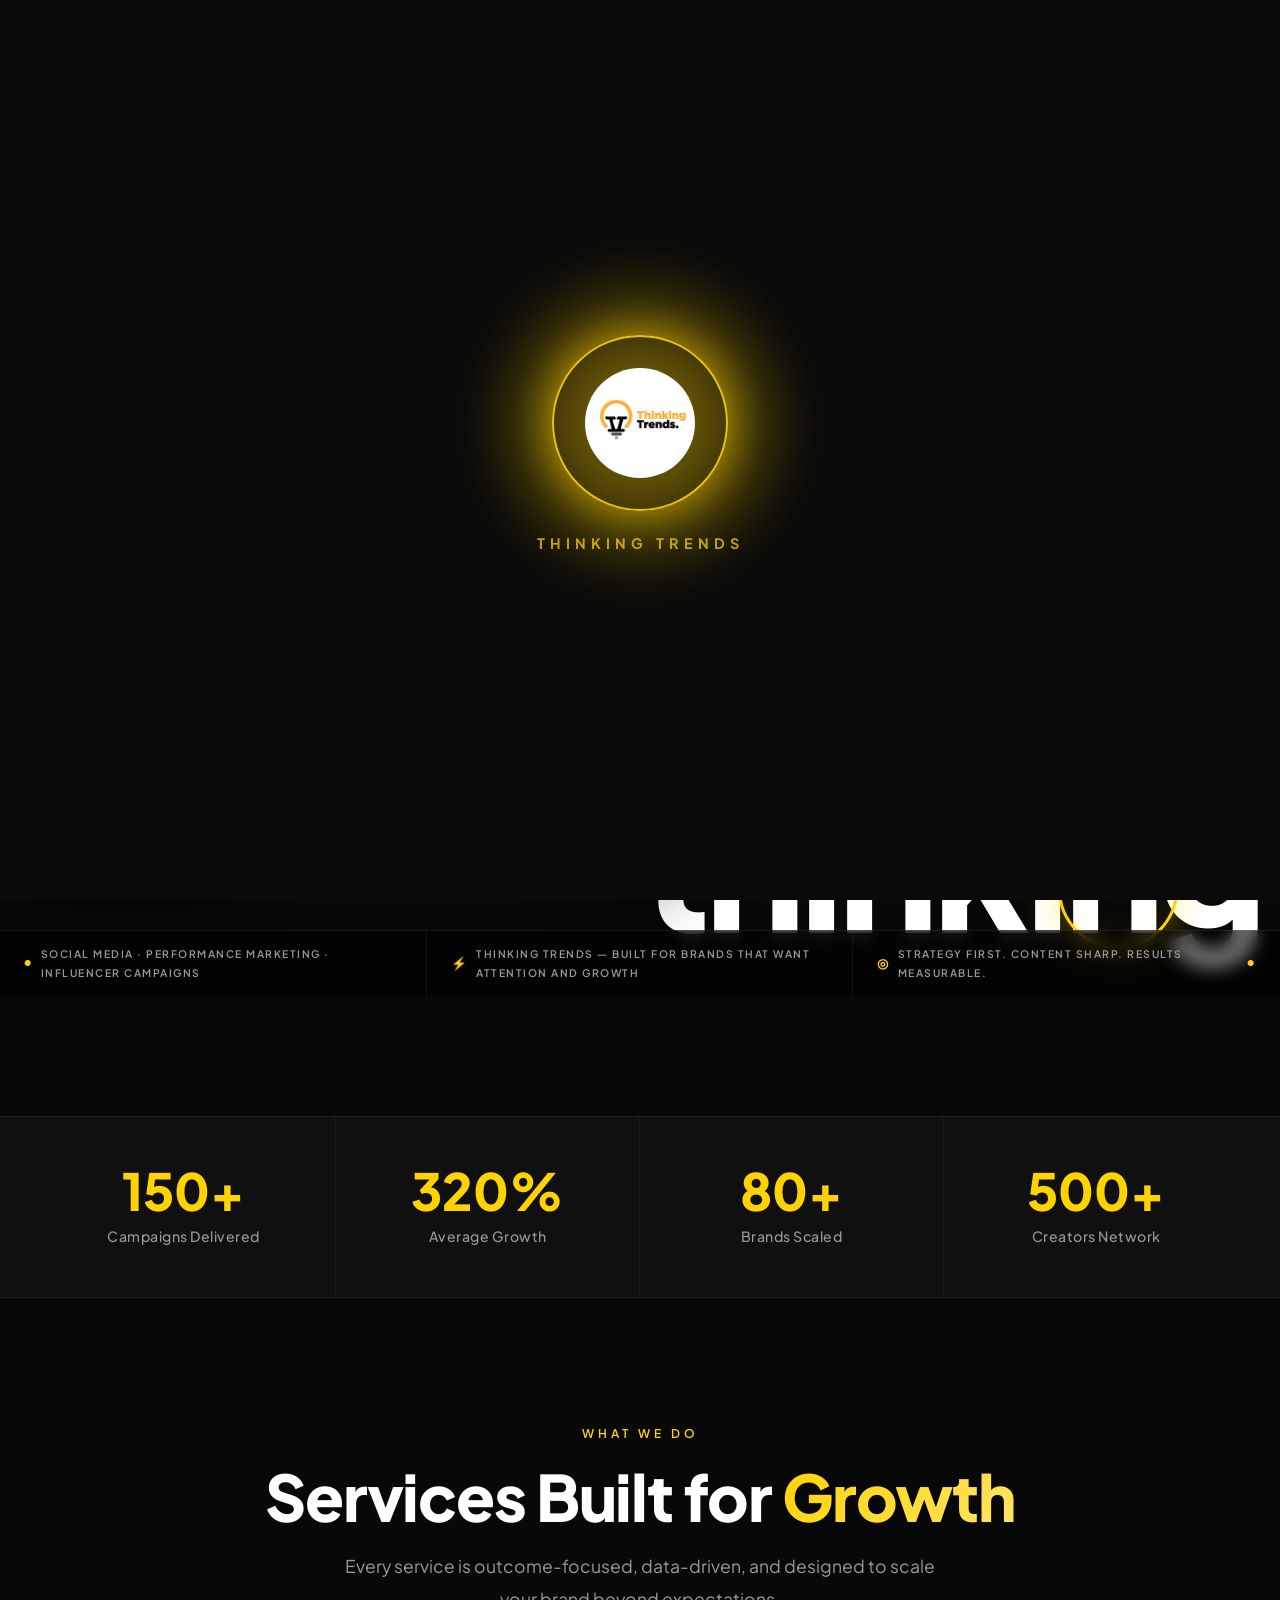
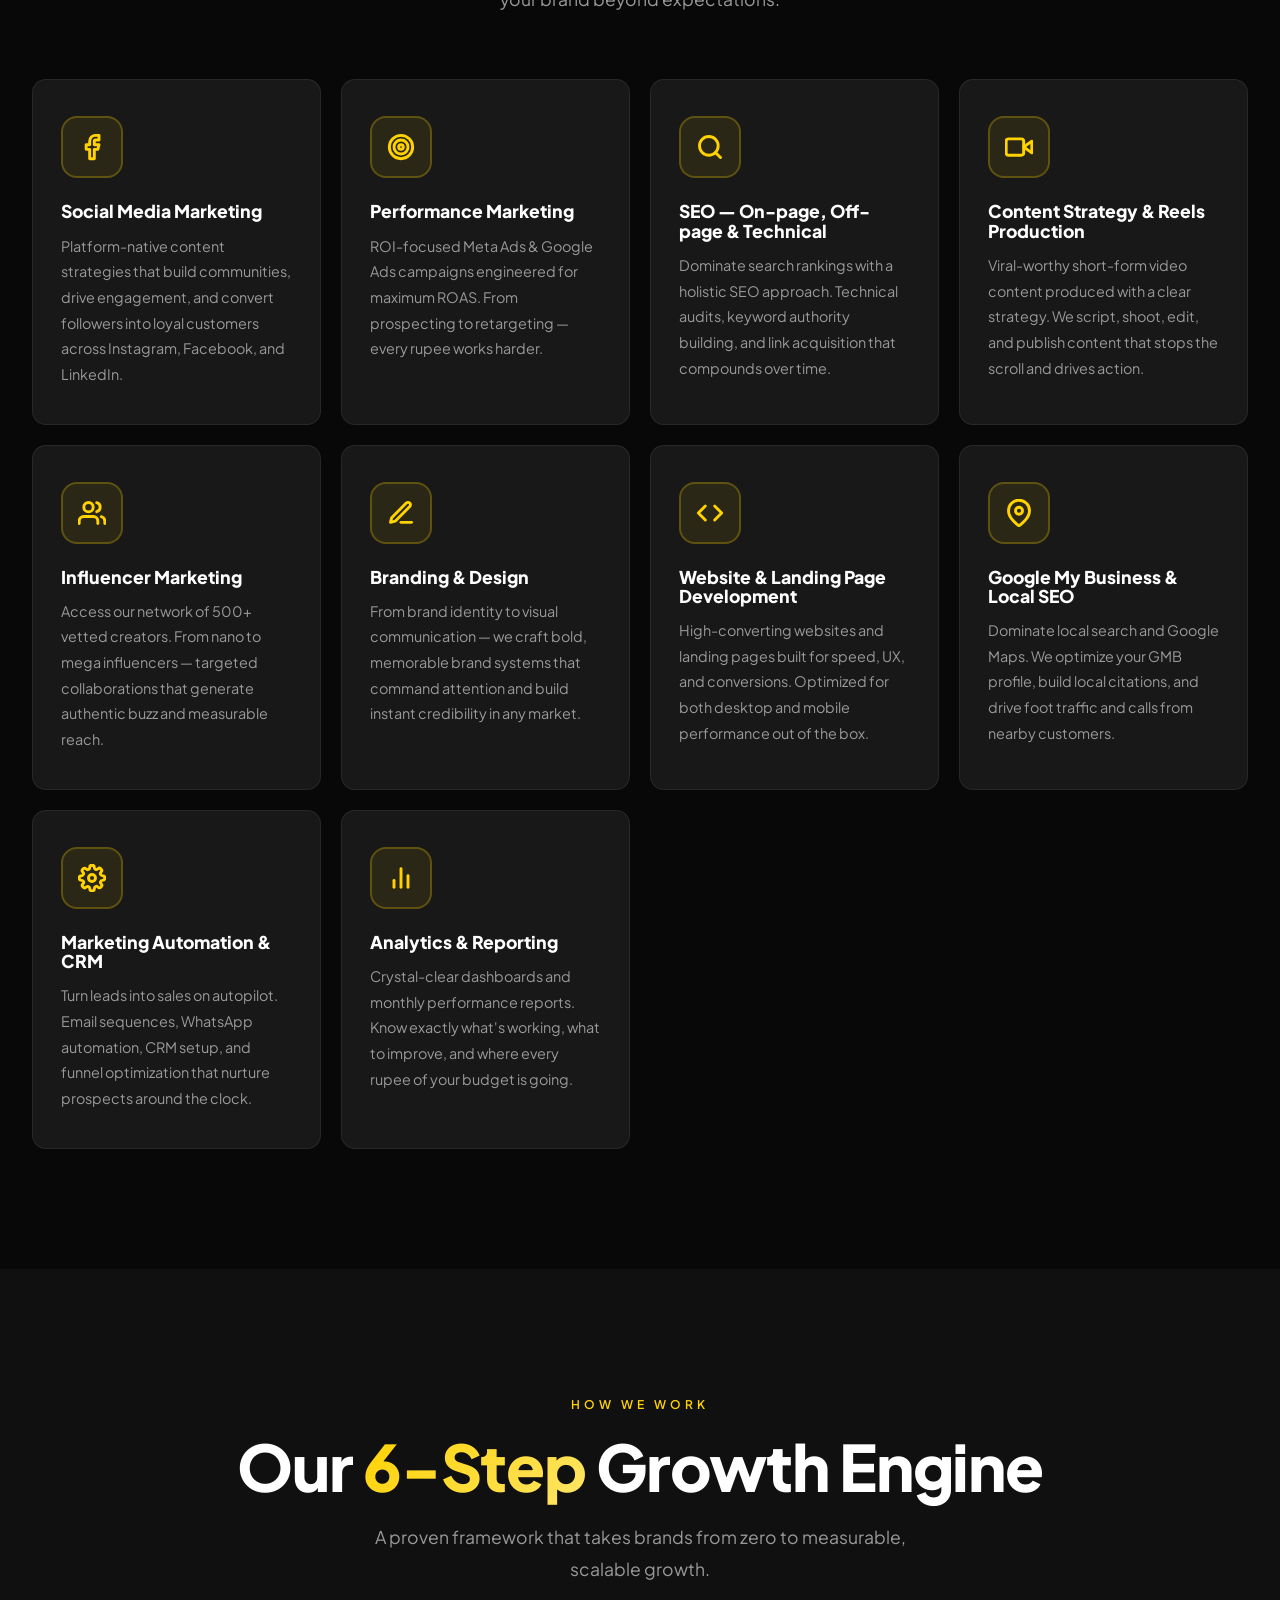
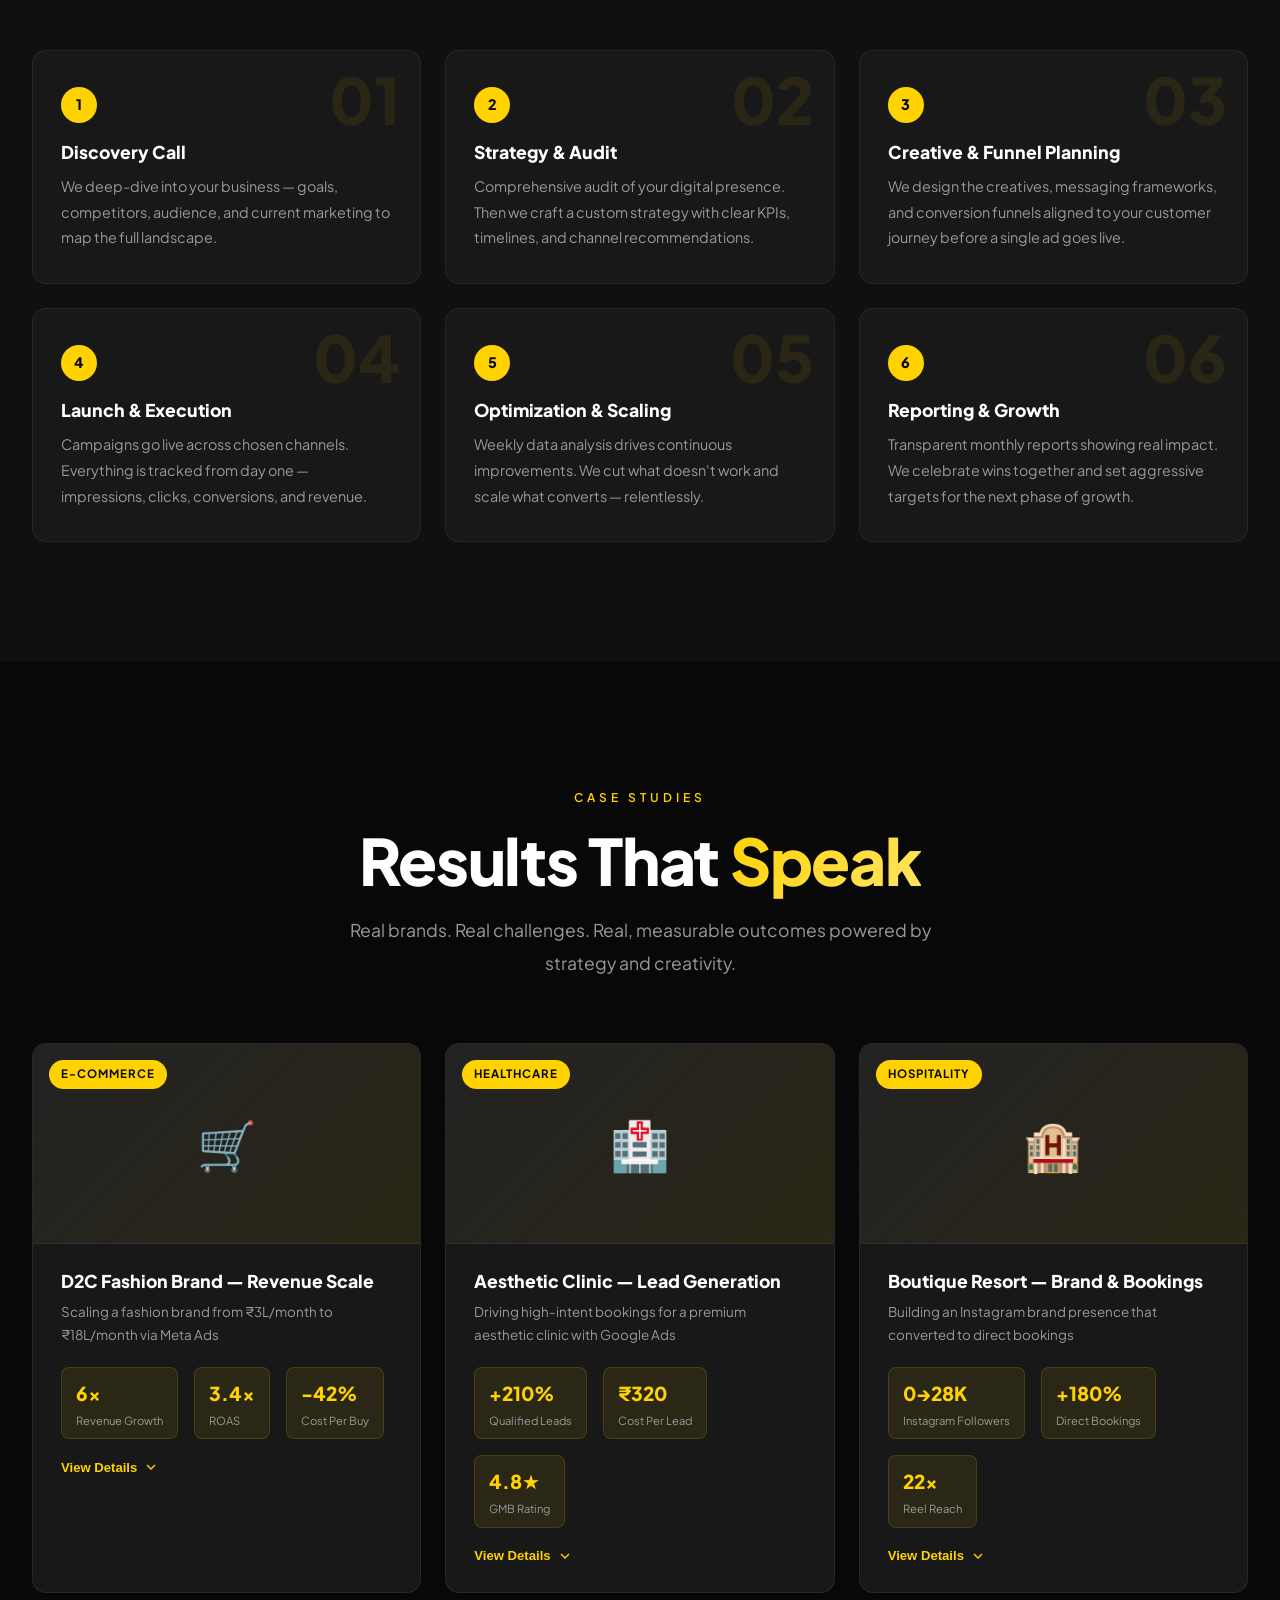
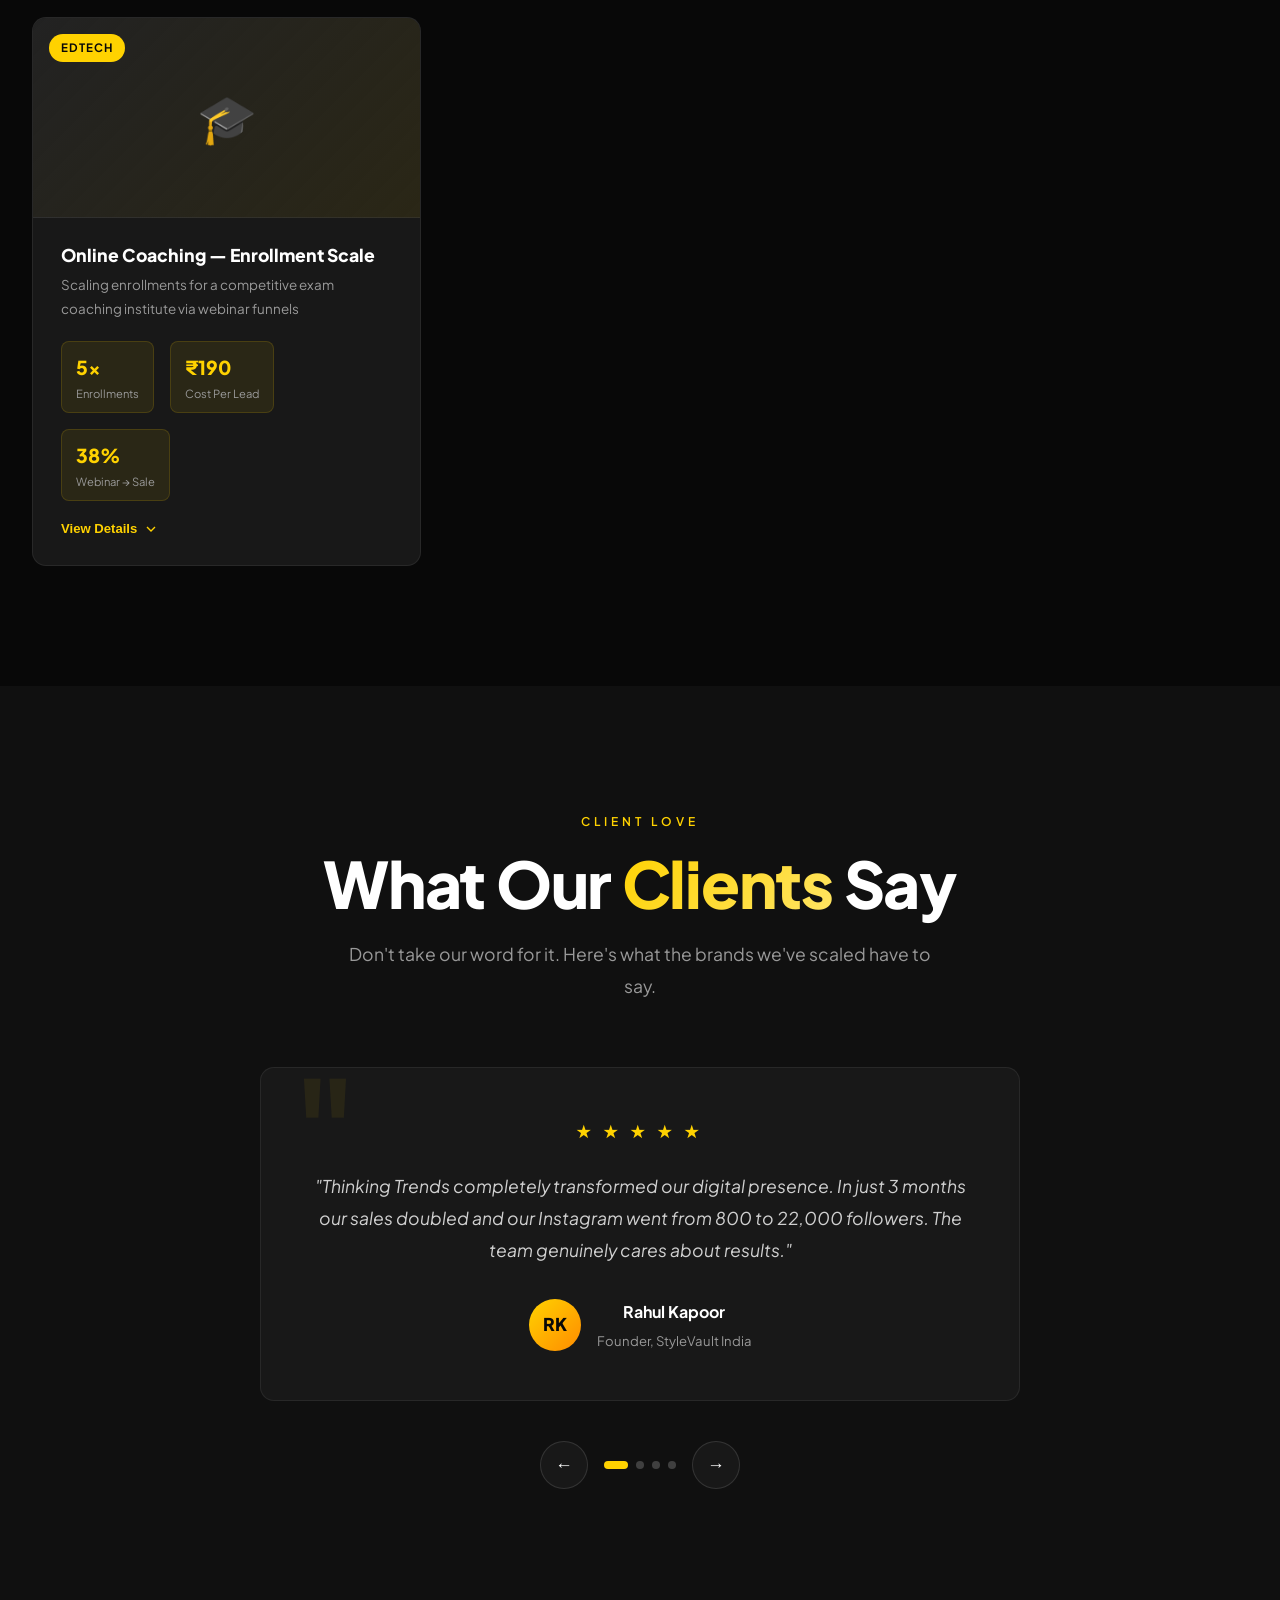
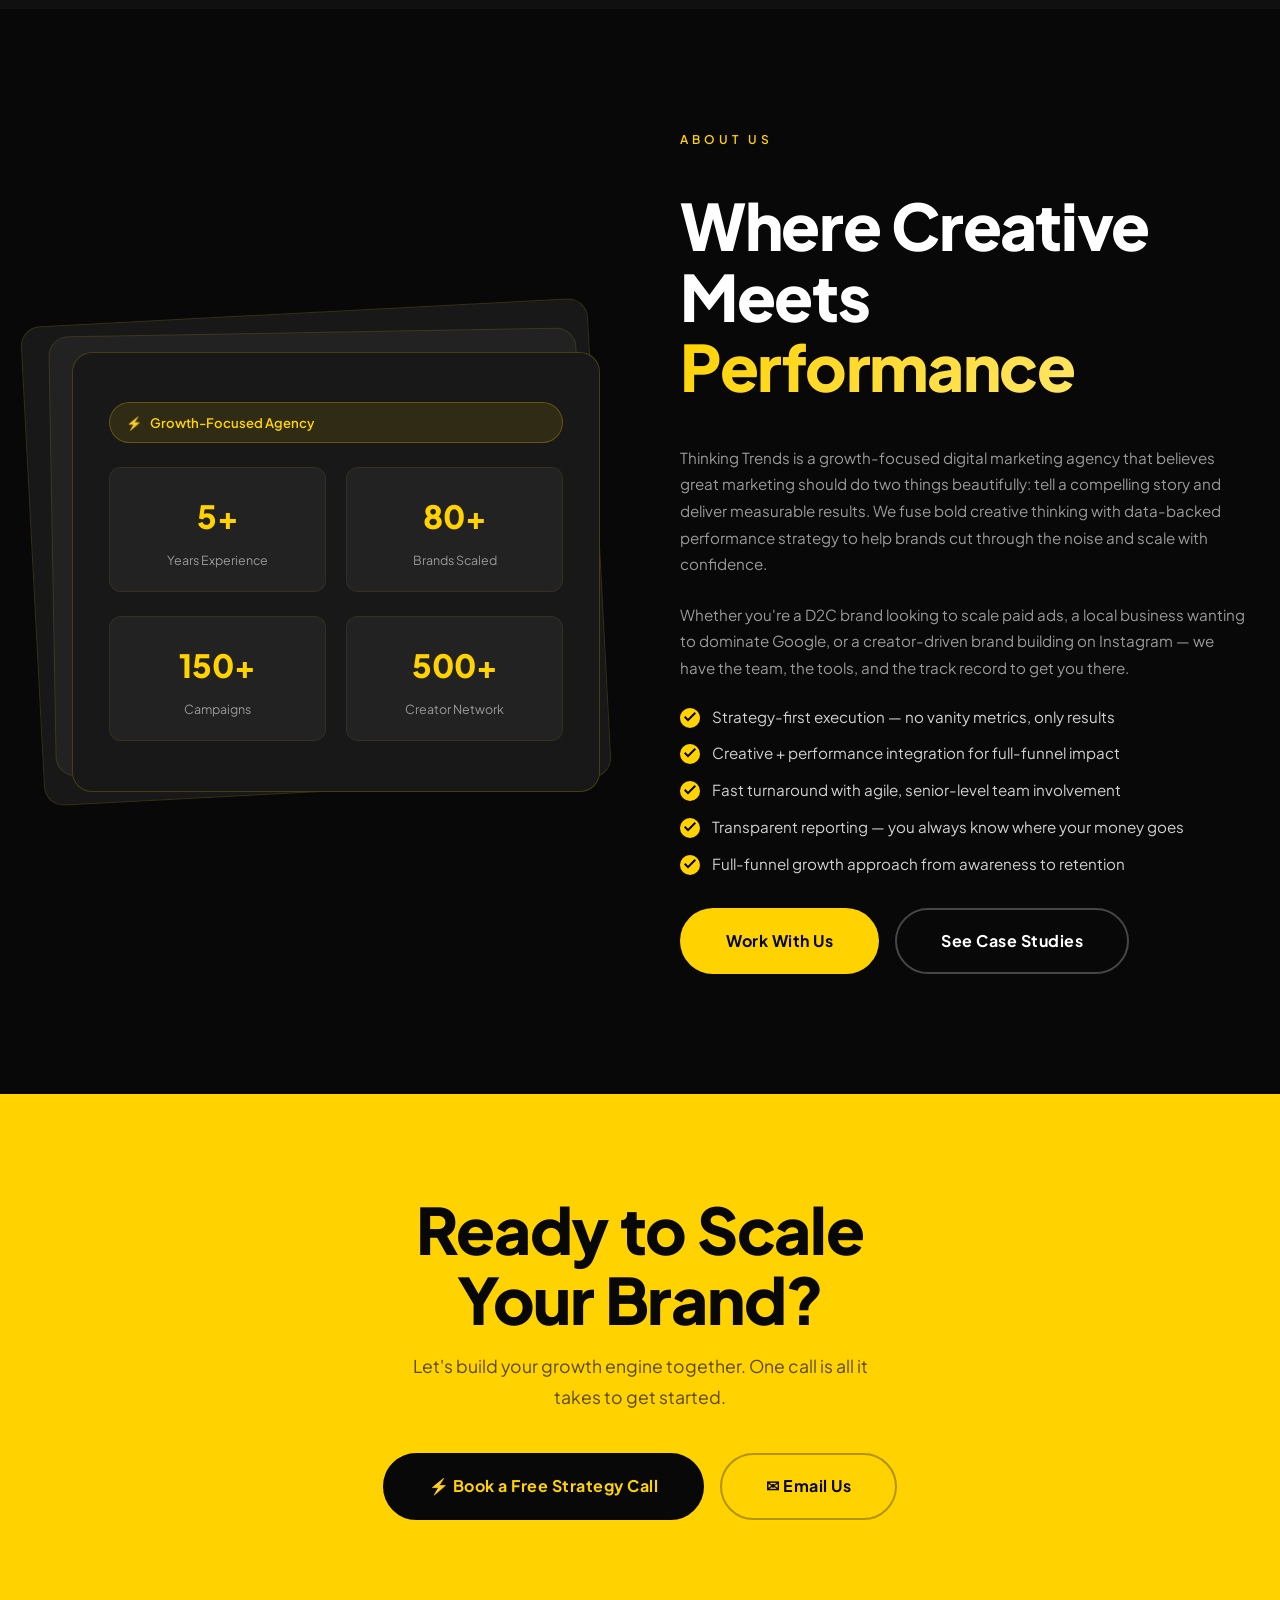
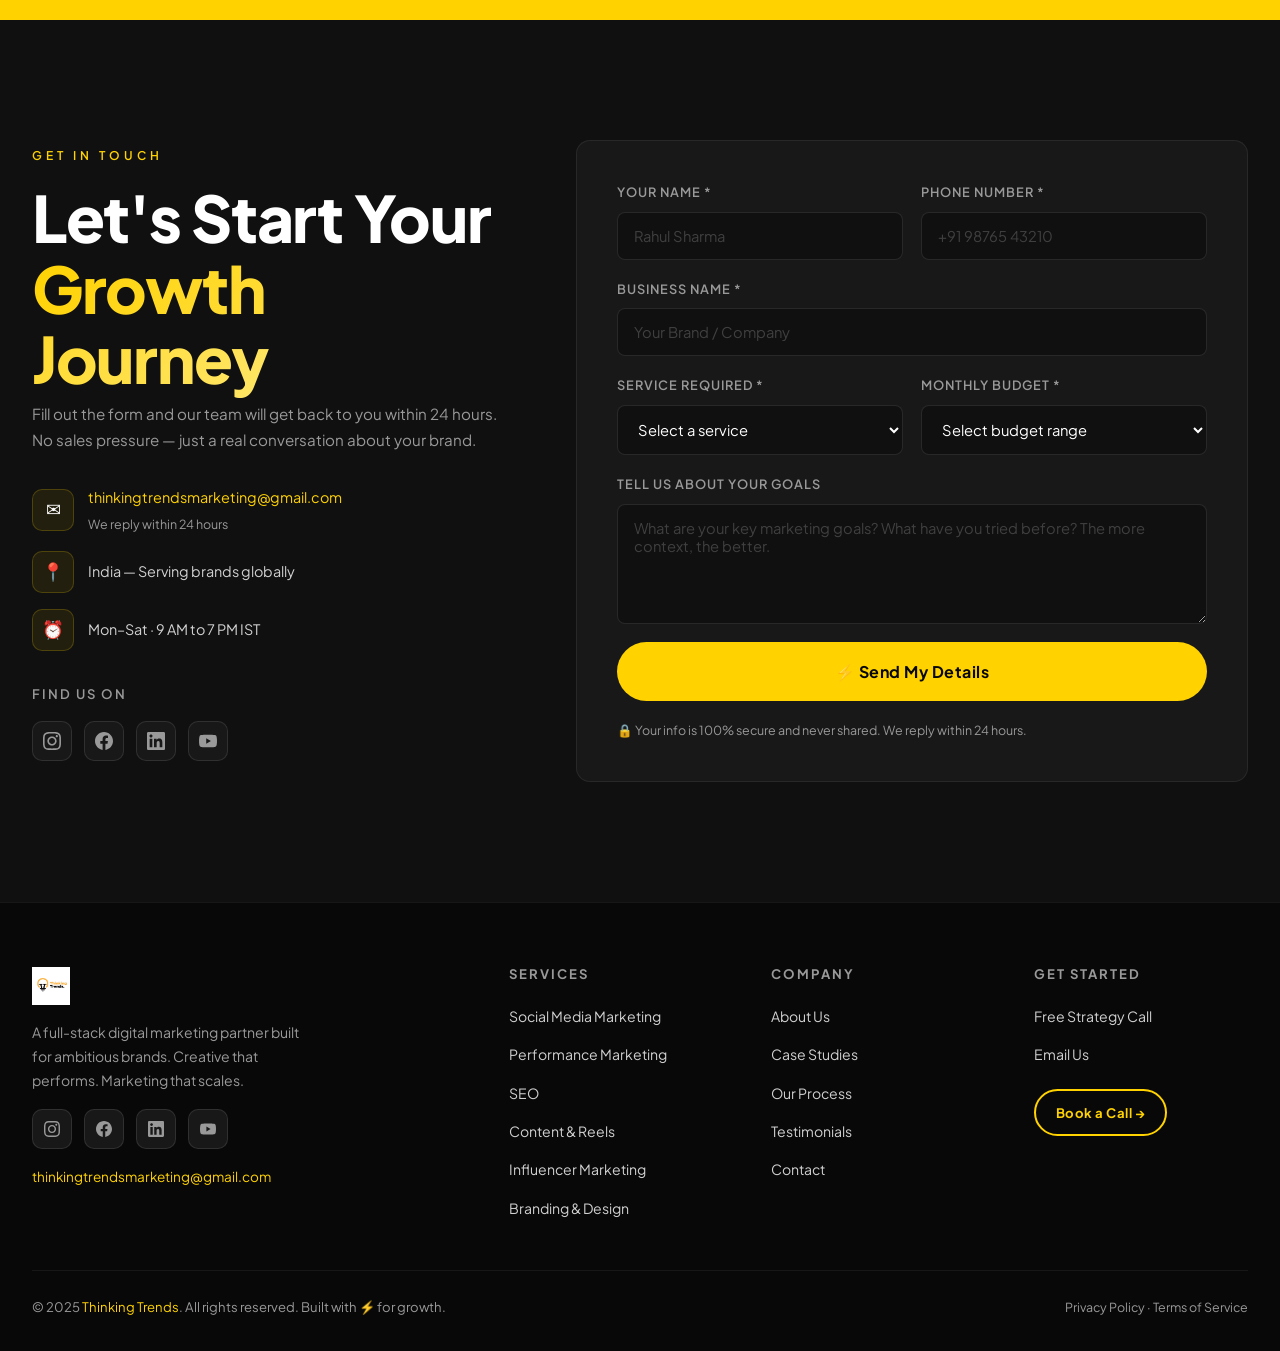
==== index.html @ d6c03005 "feat: new dark hero landing page with floating UI cards, spinning loader, updated navbar" ====
<!DOCTYPE html>
<html lang="en">

<head>
  <meta charset="UTF-8" />
  <meta name="viewport" content="width=device-width, initial-scale=1.0" />
  <title>Thinking Trends — Digital Marketing Agency | Creative That Performs</title>
  <meta name="description"
    content="Thinking Trends is a full-stack digital marketing agency blending creative storytelling with performance marketing. SEO, Social Media, Meta Ads, Google Ads, Branding & More." />
  <meta name="keywords"
    content="digital marketing agency India, SEO agency, social media marketing, Meta Ads, Google Ads, performance marketing, Thinking Trends, branding agency, content marketing, influencer marketing" />
  <meta name="author" content="Thinking Trends" />
  <meta name="robots" content="index, follow" />
  <meta name="theme-color" content="#FFD200" />

  <!-- Canonical -->
  <link rel="canonical" href="https://thinkingtrends.in/" />

  <!-- Open Graph (Facebook, WhatsApp, LinkedIn previews) -->
  <meta property="og:type" content="website" />
  <meta property="og:url" content="https://thinkingtrends.in/" />
  <meta property="og:title" content="Thinking Trends — Digital Marketing Agency" />
  <meta property="og:description"
    content="Full-stack digital marketing partner. SEO, Meta Ads, Google Ads, Social Media, Branding & Content that scales your brand." />
  <meta property="og:image" content="https://thinkingtrends.in/logo.png" />
  <meta property="og:site_name" content="Thinking Trends" />
  <meta property="og:locale" content="en_IN" />

  <!-- Twitter Card -->
  <meta name="twitter:card" content="summary_large_image" />
  <meta name="twitter:title" content="Thinking Trends — Digital Marketing Agency" />
  <meta name="twitter:description"
    content="Creative that performs. Marketing that scales. Full-stack digital growth partner." />
  <meta name="twitter:image" content="https://thinkingtrends.in/logo.png" />

  <!-- Favicon -->
  <link rel="icon" type="image/png" href="logo.png" />
  <link rel="apple-touch-icon" href="logo.png" />

  <link rel="preconnect" href="https://fonts.googleapis.com" />
  <link rel="preconnect" href="https://fonts.gstatic.com" crossorigin />
  <link
    href="https://fonts.googleapis.com/css2?family=Plus+Jakarta+Sans:ital,wght@0,300;0,400;0,500;0,600;0,700;0,800;1,400&display=swap"
    rel="stylesheet" />
  <link rel="stylesheet" href="styles.css" />
</head>

<body>

  <!-- Page Loader -->
  <div id="page-loader">
    <div class="loader-scene">
      <div class="loader-logo-wrap" id="loader-logo-wrap">
        <div class="loader-glow-ring" id="loader-glow"></div>
        <div class="loader-glow-burst" id="loader-burst"></div>
        <img src="logo.png" class="loader-logo-img" id="loader-img" alt="Thinking Trends" />
      </div>
      <p class="loader-brand-name" id="loader-brand">Thinking Trends</p>
    </div>
  </div>

  <!-- Custom Cursor -->
  <div class="cursor-dot"></div>
  <div class="cursor-ring"></div>

  <!-- ── NAVBAR ─────────────────────────────────────── -->
  <nav id="navbar">
    <div class="container nav-inner">
      <a href="#hero" class="nav-logo">
        <img src="logo.png" alt="Thinking Trends Logo" />
      </a>
      <ul class="nav-links">
        <li><a href="#work">Work</a></li>
        <li class="nav-dot">·</li>
        <li><a href="#services">Services</a></li>
        <li class="nav-dot">·</li>
        <li><a href="#process">Process</a></li>
        <li class="nav-dot">·</li>
        <li><a href="#contact">Contact</a></li>
      </ul>
      <div class="nav-cta-wrap">
        <a href="#contact" class="btn btn-nav-cta">Book a call</a>
      </div>
      <button class="hamburger" id="hamburger" aria-label="Toggle menu">
        <span></span><span></span><span></span>
      </button>
    </div>
  </nav>

  <!-- Mobile Nav Drawer -->
  <div class="mobile-nav" id="mobile-nav">
    <a href="#work">Work</a>
    <a href="#services">Services</a>
    <a href="#process">Process</a>
    <a href="#testimonials">Testimonials</a>
    <a href="#about">About</a>
    <a href="#contact">Contact</a>
    <a href="#contact" class="btn btn-primary">Book a Free Strategy Call</a>
  </div>
  <div class="nav-overlay" id="nav-overlay"></div>

  <!-- ── HERO SECTION ───────────────────────────────── -->
  <section id="hero">

    <!-- Floating UI Mockup Cards -->
    <div class="hero-floats" aria-hidden="true">

      <!-- 01 Viral Reel Phone -->
      <div class="hf-card hf-phone" data-label="01" data-title="THE VIRAL REEL">
        <div class="hf-phone-screen">
          <div class="hf-phone-top">
            <span class="hf-phone-tag">Reels</span>
            <span class="hf-phone-time">11:47</span>
          </div>
          <div class="hf-reel-title">The<br><strong>Viral</strong><br>Reel</div>
          <div class="hf-reel-play">▶</div>
          <div class="hf-reel-stats">
            <span>❤ 21.4k</span><span>💬 862</span><span>➤ 1,248</span>
          </div>
          <div class="hf-trending">🔥 Trending Now</div>
        </div>
      </div>

      <!-- 02 Ad Dashboard -->
      <div class="hf-card hf-dashboard" data-label="02" data-title="THE AD DASHBOARD">
        <div class="hf-dash-header">
          <span class="hf-meta-icon">&#9744; Meta Ads</span>
          <span class="hf-active">● Campaign Active</span>
        </div>
        <div class="hf-dash-metrics">
          <div class="hf-metric-block">
            <div class="hf-metric-val">6.47x</div>
            <div class="hf-metric-lbl">ROAS</div>
            <div class="hf-metric-delta up">▲ 38.6%</div>
          </div>
          <div class="hf-metric-block">
            <div class="hf-metric-val">$3.21</div>
            <div class="hf-metric-lbl">Cost per Lead</div>
            <div class="hf-metric-delta up">▲ 18.4%</div>
          </div>
        </div>
        <div class="hf-dash-chart">
          <svg viewBox="0 0 120 40" fill="none">
            <polyline points="0,35 20,28 40,22 60,15 80,10 100,6 120,3" stroke="#FFD200" stroke-width="2" fill="none"/>
            <polyline points="0,35 20,28 40,22 60,15 80,10 100,6 120,3 120,40 0,40" fill="rgba(255,210,0,0.1)"/>
          </svg>
        </div>
      </div>

      <!-- 03 Strategy Brain (glowing bulb) -->
      <div class="hf-card hf-brain" data-label="03" data-title="THE STRATEGY BRAIN">
        <div class="hf-brain-inner">
          <div class="hf-brain-glow"></div>
          <div class="hf-brain-icon">💡</div>
          <div class="hf-lightning">⚡</div>
          <div class="hf-lightning hf-lightning-2">⚡</div>
        </div>
      </div>

      <!-- 04 Creator Collab -->
      <div class="hf-card hf-creator" data-label="04" data-title="THE CREATOR COLLAB">
        <div class="hf-creator-top">
          <span class="hf-collab-badge">👥 COLLABORATION</span>
        </div>
        <div class="hf-creator-profile">
          <div class="hf-avatar">SC</div>
          <div>
            <div class="hf-creator-name">sophia.creator ✓</div>
            <div class="hf-creator-followers">342K Followers</div>
          </div>
        </div>
        <div class="hf-creator-stats">
          <div><div class="hf-cs-val">12.6K</div><div class="hf-cs-lbl">Likes</div></div>
          <div><div class="hf-cs-val">8.3K</div><div class="hf-cs-lbl">Comments</div></div>
          <div><div class="hf-cs-val">3.7K</div><div class="hf-cs-lbl">Shares</div></div>
        </div>
        <div class="hf-ugc-badge">UGC <span>Authentic Content ✓</span></div>
      </div>

      <!-- 05 Automation Chat -->
      <div class="hf-card hf-chat" data-label="05" data-title="THE AUTOMATION CHAT BUBBLE">
        <div class="hf-chat-header">
          <span class="hf-wa-dot">●</span> Automation Flow
          <span class="hf-active">● Active</span>
        </div>
        <div class="hf-messages">
          <div class="hf-msg hf-msg-out">Hey! 👋 Thanks for reaching out.</div>
          <div class="hf-msg hf-msg-in">Can you tell me more about your services?</div>
          <div class="hf-msg hf-msg-out">Sure! How can we help you today?</div>
        </div>
        <div class="hf-chat-footer">24/7</div>
      </div>

      <!-- Yellow ring decoration -->
      <div class="hf-yellow-ring"></div>
    </div>

    <!-- Giant headline background text -->
    <div class="hero-big-text" aria-hidden="true">thinking trends</div>

    <!-- Left content -->
    <div class="container hero-layout">
      <div class="hero-left">
        <div class="hero-agency-label">DIGITAL GROWTH AGENCY</div>
        <p class="hero-desc">
          We turn content, campaigns, creators, and data into growth systems for modern brands.
        </p>
        <div class="hero-cta-row">
          <a href="#contact" class="btn btn-hero-primary">Build My Brand →</a>
          <a href="#services" class="btn btn-hero-ghost">View Services</a>
        </div>
      </div>

      <!-- Bottom right counter -->
      <div class="hero-counter">
        <span class="hero-counter-num">01</span>
        <span class="hero-counter-sep">/</span>
        <span class="hero-counter-total">06</span>
        <div class="hero-counter-label">BRAND GROWTH SYSTEMS —<br>SOCIAL · ADS · CREATORS · AUTOMATION</div>
      </div>
    </div>

    <!-- Bottom marquee strip -->
    <div class="hero-marquee-strip">
      <div class="hms-col hms-left">
        <span class="hms-dot">●</span>
        SOCIAL MEDIA · PERFORMANCE MARKETING · INFLUENCER CAMPAIGNS
      </div>
      <div class="hms-col hms-center">
        <span class="hms-icon">⚡</span>
        THINKING TRENDS — BUILT FOR BRANDS THAT WANT ATTENTION AND GROWTH
      </div>
      <div class="hms-col hms-right">
        <span class="hms-icon">◎</span>
        STRATEGY FIRST. CONTENT SHARP. RESULTS MEASURABLE.
        <span class="hms-dot-end">●</span>
      </div>
    </div>
  </section>

  <!-- ── STATS STRIP ─────────────────────────────────── -->
  <section id="stats">
    <div class="container">
      <div class="stats-inner">
        <div class="stat-item reveal">
          <div class="stat-num" data-target="150" data-suffix="+">0</div>
          <div class="stat-label">Campaigns Delivered</div>
        </div>
        <div class="stat-item reveal reveal-delay-1">
          <div class="stat-num" data-target="320" data-suffix="%" data-prefix="">0</div>
          <div class="stat-label">Average Growth</div>
        </div>
        <div class="stat-item reveal reveal-delay-2">
          <div class="stat-num" data-target="80" data-suffix="+">0</div>
          <div class="stat-label">Brands Scaled</div>
        </div>
        <div class="stat-item reveal reveal-delay-3">
          <div class="stat-num" data-target="500" data-suffix="+">0</div>
          <div class="stat-label">Creators Network</div>
        </div>
      </div>
    </div>
  </section>

  <!-- ── SERVICES SECTION ────────────────────────────── -->
  <section id="services">
    <div class="container">
      <div class="section-header reveal">
        <span class="section-label">What We Do</span>
        <h2 class="section-title">Services Built for <span class="gradient-text">Growth</span></h2>
        <p class="section-sub">Every service is outcome-focused, data-driven, and designed to scale your brand beyond
          expectations.</p>
      </div>

      <div class="services-grid">

        <div class="service-card reveal reveal-delay-1">
          <div class="service-card-inner">
            <div class="service-icon"><svg viewBox="0 0 24 24" fill="none" stroke="currentColor" stroke-width="2"
                stroke-linecap="round" stroke-linejoin="round" width="24" height="24">
                <path d="M18 2h-3a5 5 0 0 0-5 5v3H7v4h3v8h4v-8h3l1-4h-4V7a1 1 0 0 1 1-1h3z" />
              </svg></div>
            <h3>Social Media Marketing</h3>
            <p>Platform-native content strategies that build communities, drive engagement, and convert followers into
              loyal customers across Instagram, Facebook, and LinkedIn.</p>
            <span class="service-arrow">↗</span>
          </div>
        </div>

        <div class="service-card reveal reveal-delay-2">
          <div class="service-card-inner">
            <div class="service-icon"><svg viewBox="0 0 24 24" fill="none" stroke="currentColor" stroke-width="2"
                stroke-linecap="round" stroke-linejoin="round" width="24" height="24">
                <circle cx="12" cy="12" r="10" />
                <circle cx="12" cy="12" r="6" />
                <circle cx="12" cy="12" r="2" />
              </svg></div>
            <h3>Performance Marketing</h3>
            <p>ROI-focused Meta Ads & Google Ads campaigns engineered for maximum ROAS. From prospecting to retargeting
              — every rupee works harder.</p>
            <span class="service-arrow">↗</span>
          </div>
        </div>

        <div class="service-card reveal reveal-delay-3">
          <div class="service-card-inner">
            <div class="service-icon"><svg viewBox="0 0 24 24" fill="none" stroke="currentColor" stroke-width="2"
                stroke-linecap="round" stroke-linejoin="round" width="24" height="24">
                <circle cx="11" cy="11" r="8" />
                <path d="M21 21l-4.35-4.35" />
              </svg></div>
            <h3>SEO — On-page, Off-page & Technical</h3>
            <p>Dominate search rankings with a holistic SEO approach. Technical audits, keyword authority building, and
              link acquisition that compounds over time.</p>
            <span class="service-arrow">↗</span>
          </div>
        </div>

        <div class="service-card reveal reveal-delay-1">
          <div class="service-card-inner">
            <div class="service-icon"><svg viewBox="0 0 24 24" fill="none" stroke="currentColor" stroke-width="2"
                stroke-linecap="round" stroke-linejoin="round" width="24" height="24">
                <polygon points="23 7 16 12 23 17 23 7" />
                <rect x="1" y="5" width="15" height="14" rx="2" ry="2" />
              </svg></div>
            <h3>Content Strategy & Reels Production</h3>
            <p>Viral-worthy short-form video content produced with a clear strategy. We script, shoot, edit, and publish
              content that stops the scroll and drives action.</p>
            <span class="service-arrow">↗</span>
          </div>
        </div>

        <div class="service-card reveal reveal-delay-2">
          <div class="service-card-inner">
            <div class="service-icon"><svg viewBox="0 0 24 24" fill="none" stroke="currentColor" stroke-width="2"
                stroke-linecap="round" stroke-linejoin="round" width="24" height="24">
                <path d="M17 21v-2a4 4 0 0 0-4-4H5a4 4 0 0 0-4 4v2" />
                <circle cx="9" cy="7" r="4" />
                <path d="M23 21v-2a4 4 0 0 0-3-3.87" />
                <path d="M16 3.13a4 4 0 0 1 0 7.75" />
              </svg></div>
            <h3>Influencer Marketing</h3>
            <p>Access our network of 500+ vetted creators. From nano to mega influencers — targeted collaborations that
              generate authentic buzz and measurable reach.</p>
            <span class="service-arrow">↗</span>
          </div>
        </div>

        <div class="service-card reveal reveal-delay-3">
          <div class="service-card-inner">
            <div class="service-icon"><svg viewBox="0 0 24 24" fill="none" stroke="currentColor" stroke-width="2"
                stroke-linecap="round" stroke-linejoin="round" width="24" height="24">
                <path d="M12 20h9" />
                <path d="M16.5 3.5a2.121 2.121 0 0 1 3 3L7 19l-4 1 1-4L16.5 3.5z" />
              </svg></div>
            <h3>Branding & Design</h3>
            <p>From brand identity to visual communication — we craft bold, memorable brand systems that command
              attention and build instant credibility in any market.</p>
            <span class="service-arrow">↗</span>
          </div>
        </div>

        <div class="service-card reveal reveal-delay-1">
          <div class="service-card-inner">
            <div class="service-icon"><svg viewBox="0 0 24 24" fill="none" stroke="currentColor" stroke-width="2"
                stroke-linecap="round" stroke-linejoin="round" width="24" height="24">
                <polyline points="16 18 22 12 16 6" />
                <polyline points="8 6 2 12 8 18" />
              </svg></div>
            <h3>Website & Landing Page Development</h3>
            <p>High-converting websites and landing pages built for speed, UX, and conversions. Optimized for both
              desktop and mobile performance out of the box.</p>
            <span class="service-arrow">↗</span>
          </div>
        </div>

        <div class="service-card reveal reveal-delay-2">
          <div class="service-card-inner">
            <div class="service-icon"><svg viewBox="0 0 24 24" fill="none" stroke="currentColor" stroke-width="2"
                stroke-linecap="round" stroke-linejoin="round" width="24" height="24">
                <path d="M21 10c0 7-9 13-9 13s-9-6-9-13a9 9 0 0 1 18 0z" />
                <circle cx="12" cy="10" r="3" />
              </svg></div>
            <h3>Google My Business & Local SEO</h3>
            <p>Dominate local search and Google Maps. We optimize your GMB profile, build local citations, and drive
              foot traffic and calls from nearby customers.</p>
            <span class="service-arrow">↗</span>
          </div>
        </div>

        <div class="service-card reveal reveal-delay-3">
          <div class="service-card-inner">
            <div class="service-icon"><svg viewBox="0 0 24 24" fill="none" stroke="currentColor" stroke-width="2"
                stroke-linecap="round" stroke-linejoin="round" width="24" height="24">
                <circle cx="12" cy="12" r="3" />
                <path
                  d="M19.4 15a1.65 1.65 0 0 0 .33 1.82l.06.06a2 2 0 0 1-2.83 2.83l-.06-.06a1.65 1.65 0 0 0-1.82-.33 1.65 1.65 0 0 0-1 1.51V21a2 2 0 0 1-4 0v-.09A1.65 1.65 0 0 0 9 19.4a1.65 1.65 0 0 0-1.82.33l-.06.06a2 2 0 0 1-2.83-2.83l.06-.06A1.65 1.65 0 0 0 4.68 15a1.65 1.65 0 0 0-1.51-1H3a2 2 0 0 1 0-4h.09A1.65 1.65 0 0 0 4.6 9a1.65 1.65 0 0 0-.33-1.82l-.06-.06a2 2 0 0 1 2.83-2.83l.06.06A1.65 1.65 0 0 0 9 4.68a1.65 1.65 0 0 0 1-1.51V3a2 2 0 0 1 4 0v.09a1.65 1.65 0 0 0 1 1.51 1.65 1.65 0 0 0 1.82-.33l.06-.06a2 2 0 0 1 2.83 2.83l-.06.06A1.65 1.65 0 0 0 19.4 9a1.65 1.65 0 0 0 1.51 1H21a2 2 0 0 1 0 4h-.09a1.65 1.65 0 0 0-1.51 1z" />
              </svg></div>
            <h3>Marketing Automation & CRM</h3>
            <p>Turn leads into sales on autopilot. Email sequences, WhatsApp automation, CRM setup, and funnel
              optimization that nurture prospects around the clock.</p>
            <span class="service-arrow">↗</span>
          </div>
        </div>

        <div class="service-card reveal reveal-delay-1">
          <div class="service-card-inner">
            <div class="service-icon"><svg viewBox="0 0 24 24" fill="none" stroke="currentColor" stroke-width="2"
                stroke-linecap="round" stroke-linejoin="round" width="24" height="24">
                <line x1="18" y1="20" x2="18" y2="10" />
                <line x1="12" y1="20" x2="12" y2="4" />
                <line x1="6" y1="20" x2="6" y2="14" />
              </svg></div>
            <h3>Analytics & Reporting</h3>
            <p>Crystal-clear dashboards and monthly performance reports. Know exactly what's working, what to improve,
              and where every rupee of your budget is going.</p>
            <span class="service-arrow">↗</span>
          </div>
        </div>

      </div>
    </div>
  </section>

  <!-- ── PROCESS SECTION ─────────────────────────────── -->
  <section id="process">
    <div class="container">
      <div class="section-header reveal">
        <span class="section-label">How We Work</span>
        <h2 class="section-title">Our <span class="gradient-text">6-Step</span> Growth Engine</h2>
        <p class="section-sub">A proven framework that takes brands from zero to measurable, scalable growth.</p>
      </div>

      <div class="process-grid">

        <div class="process-step reveal reveal-delay-1">
          <span class="step-num">01</span>
          <div class="step-badge">1</div>
          <h3>Discovery Call</h3>
          <p>We deep-dive into your business — goals, competitors, audience, and current marketing to map the full
            landscape.</p>
        </div>

        <div class="process-step reveal reveal-delay-2">
          <span class="step-num">02</span>
          <div class="step-badge">2</div>
          <h3>Strategy & Audit</h3>
          <p>Comprehensive audit of your digital presence. Then we craft a custom strategy with clear KPIs, timelines,
            and channel recommendations.</p>
        </div>

        <div class="process-step reveal reveal-delay-3">
          <span class="step-num">03</span>
          <div class="step-badge">3</div>
          <h3>Creative & Funnel Planning</h3>
          <p>We design the creatives, messaging frameworks, and conversion funnels aligned to your customer journey
            before a single ad goes live.</p>
        </div>

        <div class="process-step reveal reveal-delay-1">
          <span class="step-num">04</span>
          <div class="step-badge">4</div>
          <h3>Launch & Execution</h3>
          <p>Campaigns go live across chosen channels. Everything is tracked from day one — impressions, clicks,
            conversions, and revenue.</p>
        </div>

        <div class="process-step reveal reveal-delay-2">
          <span class="step-num">05</span>
          <div class="step-badge">5</div>
          <h3>Optimization & Scaling</h3>
          <p>Weekly data analysis drives continuous improvements. We cut what doesn't work and scale what converts —
            relentlessly.</p>
        </div>

        <div class="process-step reveal reveal-delay-3">
          <span class="step-num">06</span>
          <div class="step-badge">6</div>
          <h3>Reporting & Growth</h3>
          <p>Transparent monthly reports showing real impact. We celebrate wins together and set aggressive targets for
            the next phase of growth.</p>
        </div>

      </div>
    </div>
  </section>

  <!-- ── CASE STUDIES ────────────────────────────────── -->
  <section id="work">
    <div class="container">
      <div class="section-header reveal">
        <span class="section-label">Case Studies</span>
        <h2 class="section-title">Results That <span class="gradient-text">Speak</span></h2>
        <p class="section-sub">Real brands. Real challenges. Real, measurable outcomes powered by strategy and
          creativity.</p>
      </div>

      <div class="cases-grid">

        <!-- Case 1 -->
        <div class="case-card reveal reveal-delay-1">
          <div class="case-thumb">
            🛒
            <span class="industry-label">E-Commerce</span>
          </div>
          <div class="case-body">
            <h3>D2C Fashion Brand — Revenue Scale</h3>
            <p class="case-sub">Scaling a fashion brand from ₹3L/month to ₹18L/month via Meta Ads</p>
            <div class="case-metrics">
              <div class="metric">
                <div class="metric-val">6x</div>
                <div class="metric-lab">Revenue Growth</div>
              </div>
              <div class="metric">
                <div class="metric-val">3.4x</div>
                <div class="metric-lab">ROAS</div>
              </div>
              <div class="metric">
                <div class="metric-val">-42%</div>
                <div class="metric-lab">Cost Per Buy</div>
              </div>
            </div>
            <button class="case-toggle" id="toggle-1">
              <span class="toggle-text">View Details</span>
              <svg width="16" height="16" viewBox="0 0 24 24" fill="none" stroke="currentColor" stroke-width="2">
                <path d="M6 9l6 6 6-6" />
              </svg>
            </button>
            <div class="case-details" id="detail-1">
              <dl class="case-detail-content">
                <div class="detail-block">
                  <dt>The Problem</dt>
                  <dd>Brand had great products but poor ad structure, no retargeting, and a website converting at under
                    1%. CAC was unsustainably high.</dd>
                </div>
                <div class="detail-block">
                  <dt>Our Strategy</dt>
                  <dd>Full funnel rebuild: UGC-style creatives for cold audiences, dynamic product ads for warm, and
                    email sequences for post-purchase retention. Landing page CRO doubled conversion rates.</dd>
                </div>
                <div class="detail-block">
                  <dt>The Results</dt>
                  <dd>Revenue grew from ₹3L → ₹18L/month in 90 days. ROAS stabilized at 3.4x. Customer acquisition cost
                    dropped 42%.</dd>
                </div>
              </dl>
            </div>
          </div>
        </div>

        <!-- Case 2 -->
        <div class="case-card reveal reveal-delay-2">
          <div class="case-thumb">
            🏥
            <span class="industry-label">Healthcare</span>
          </div>
          <div class="case-body">
            <h3>Aesthetic Clinic — Lead Generation</h3>
            <p class="case-sub">Driving high-intent bookings for a premium aesthetic clinic with Google Ads</p>
            <div class="case-metrics">
              <div class="metric">
                <div class="metric-val">+210%</div>
                <div class="metric-lab">Qualified Leads</div>
              </div>
              <div class="metric">
                <div class="metric-val">₹320</div>
                <div class="metric-lab">Cost Per Lead</div>
              </div>
              <div class="metric">
                <div class="metric-val">4.8★</div>
                <div class="metric-lab">GMB Rating</div>
              </div>
            </div>
            <button class="case-toggle" id="toggle-2">
              <span class="toggle-text">View Details</span>
              <svg width="16" height="16" viewBox="0 0 24 24" fill="none" stroke="currentColor" stroke-width="2">
                <path d="M6 9l6 6 6-6" />
              </svg>
            </button>
            <div class="case-details" id="detail-2">
              <dl class="case-detail-content">
                <div class="detail-block">
                  <dt>The Problem</dt>
                  <dd>Clinic had poor online visibility, zero Google Ads presence, and was fully dependent on
                    word-of-mouth referrals for bookings.</dd>
                </div>
                <div class="detail-block">
                  <dt>Our Strategy</dt>
                  <dd>Launched hyper-local Google Ads targeting high-intent keywords. Rebuilt GMB profile with review
                    strategy. Instagram content humanized the brand and built trust.</dd>
                </div>
                <div class="detail-block">
                  <dt>The Results</dt>
                  <dd>Leads increased by 210% in 60 days. CPL dropped to ₹320. GMB now drives 40+ calls per week
                    organically.</dd>
                </div>
              </dl>
            </div>
          </div>
        </div>

        <!-- Case 3 -->
        <div class="case-card reveal reveal-delay-3">
          <div class="case-thumb">
            🏨
            <span class="industry-label">Hospitality</span>
          </div>
          <div class="case-body">
            <h3>Boutique Resort — Brand & Bookings</h3>
            <p class="case-sub">Building an Instagram brand presence that converted to direct bookings</p>
            <div class="case-metrics">
              <div class="metric">
                <div class="metric-val">0→28K</div>
                <div class="metric-lab">Instagram Followers</div>
              </div>
              <div class="metric">
                <div class="metric-val">+180%</div>
                <div class="metric-lab">Direct Bookings</div>
              </div>
              <div class="metric">
                <div class="metric-val">22x</div>
                <div class="metric-lab">Reel Reach</div>
              </div>
            </div>
            <button class="case-toggle" id="toggle-3">
              <span class="toggle-text">View Details</span>
              <svg width="16" height="16" viewBox="0 0 24 24" fill="none" stroke="currentColor" stroke-width="2">
                <path d="M6 9l6 6 6-6" />
              </svg>
            </button>
            <div class="case-details" id="detail-3">
              <dl class="case-detail-content">
                <div class="detail-block">
                  <dt>The Problem</dt>
                  <dd>Beautiful resort with almost no Instagram presence — 200 followers, zero engagement, and fully
                    dependent on OTA platforms eating 25% commission.</dd>
                </div>
                <div class="detail-block">
                  <dt>Our Strategy</dt>
                  <dd>Cinematic Reels strategy capturing the resort experience. Influencer visits with 3 travel
                    creators. Direct booking funnel via WhatsApp CRM + Meta Ads retargeting.</dd>
                </div>
                <div class="detail-block">
                  <dt>The Results</dt>
                  <dd>Grew Instagram from 200 to 28K in 5 months. Direct bookings increased 180%. OTA dependency cut by
                    40%.</dd>
                </div>
              </dl>
            </div>
          </div>
        </div>

        <!-- Case 4 -->
        <div class="case-card reveal reveal-delay-1">
          <div class="case-thumb">
            🎓
            <span class="industry-label">EdTech</span>
          </div>
          <div class="case-body">
            <h3>Online Coaching — Enrollment Scale</h3>
            <p class="case-sub">Scaling enrollments for a competitive exam coaching institute via webinar funnels</p>
            <div class="case-metrics">
              <div class="metric">
                <div class="metric-val">5x</div>
                <div class="metric-lab">Enrollments</div>
              </div>
              <div class="metric">
                <div class="metric-val">₹190</div>
                <div class="metric-lab">Cost Per Lead</div>
              </div>
              <div class="metric">
                <div class="metric-val">38%</div>
                <div class="metric-lab">Webinar → Sale</div>
              </div>
            </div>
            <button class="case-toggle" id="toggle-4">
              <span class="toggle-text">View Details</span>
              <svg width="16" height="16" viewBox="0 0 24 24" fill="none" stroke="currentColor" stroke-width="2">
                <path d="M6 9l6 6 6-6" />
              </svg>
            </button>
            <div class="case-details" id="detail-4">
              <dl class="case-detail-content">
                <div class="detail-block">
                  <dt>The Problem</dt>
                  <dd>High-quality coaching content with very limited online reach. Enrollment came only through
                    referrals and offline sources.</dd>
                </div>
                <div class="detail-block">
                  <dt>Our Strategy</dt>
                  <dd>Built an automated webinar funnel: Meta lead ads → free webinar registration → WhatsApp nurture →
                    enrollment offer. YouTube Shorts for organic reach.</dd>
                </div>
                <div class="detail-block">
                  <dt>The Results</dt>
                  <dd>5x enrollment growth in 75 days. 38% webinar-to-sale conversion. CPL at ₹190 vs industry average
                    of ₹600+.</dd>
                </div>
              </dl>
            </div>
          </div>
        </div>

      </div>
    </div>
  </section>

  <!-- ── TESTIMONIALS ─────────────────────────────────── -->
  <section id="testimonials">
    <div class="container">
      <div class="section-header reveal">
        <span class="section-label">Client Love</span>
        <h2 class="section-title">What Our <span class="gradient-text">Clients</span> Say</h2>
        <p class="section-sub">Don't take our word for it. Here's what the brands we've scaled have to say.</p>
      </div>

      <div class="testimonials-wrap reveal">
        <div class="testimonials-track">
          <div class="testimonials-inner">

            <div class="testimonial-card">
              <div class="testimonial-inner">
                <div class="stars">★ ★ ★ ★ ★</div>
                <p class="testimonial-text">
                  "Thinking Trends completely transformed our digital presence. In just 3 months our sales doubled and
                  our Instagram went from 800 to 22,000 followers. The team genuinely cares about results."
                </p>
                <div class="testimonial-author">
                  <div class="author-avatar">RK</div>
                  <div>
                    <div class="author-name">Rahul Kapoor</div>
                    <div class="author-role">Founder, StyleVault India</div>
                  </div>
                </div>
              </div>
            </div>

            <div class="testimonial-card">
              <div class="testimonial-inner">
                <div class="stars">★ ★ ★ ★ ★</div>
                <p class="testimonial-text">
                  "The Google Ads and SEO strategy they built for our clinic was exceptional. We went from 10 leads a
                  month to 60+ in just 8 weeks. Highly professional and deeply strategic team."
                </p>
                <div class="testimonial-author">
                  <div class="author-avatar">PS</div>
                  <div>
                    <div class="author-name">Dr. Priya Sharma</div>
                    <div class="author-role">Director, Glow Aesthetic Clinic</div>
                  </div>
                </div>
              </div>
            </div>

            <div class="testimonial-card">
              <div class="testimonial-inner">
                <div class="stars">★ ★ ★ ★ ★</div>
                <p class="testimonial-text">
                  "What I love about Thinking Trends is the transparency. Monthly reports that actually make sense,
                  weekly updates, and a team that picks up the phone. Our ROAS has been consistently above 4x for 6
                  months."
                </p>
                <div class="testimonial-author">
                  <div class="author-avatar">AM</div>
                  <div>
                    <div class="author-name">Aditya Mehta</div>
                    <div class="author-role">CEO, NutriPure Supplements</div>
                  </div>
                </div>
              </div>
            </div>

            <div class="testimonial-card">
              <div class="testimonial-inner">
                <div class="stars">★ ★ ★ ★ ★</div>
                <p class="testimonial-text">
                  "Our resort was almost invisible online. Thinking Trends built our Instagram brand from scratch and
                  the Reels content they created genuinely went viral. Direct bookings are up 180% — it's been
                  incredible."
                </p>
                <div class="testimonial-author">
                  <div class="author-avatar">SN</div>
                  <div>
                    <div class="author-name">Sangeeta Nair</div>
                    <div class="author-role">Owner, Serenity Mountain Escape</div>
                  </div>
                </div>
              </div>
            </div>

          </div>
        </div>

        <div class="testimonial-controls">
          <button class="t-btn" id="t-prev">←</button>
          <div class="t-dots">
            <div class="t-dot active"></div>
            <div class="t-dot"></div>
            <div class="t-dot"></div>
            <div class="t-dot"></div>
          </div>
          <button class="t-btn" id="t-next">→</button>
        </div>
      </div>
    </div>
  </section>

  <!-- ── ABOUT SECTION ───────────────────────────────── -->
  <section id="about">
    <div class="container">
      <div class="about-grid">

        <!-- Visual side -->
        <div class="about-visual reveal">
          <div class="about-card-bg"></div>
          <div class="about-card-bg"></div>
          <div class="about-main-card">
            <div class="about-badge">
              <span>⚡</span> Growth-Focused Agency
            </div>
            <div class="about-stat-row">
              <div class="about-stat">
                <div class="about-stat-num">5+</div>
                <div class="about-stat-lbl">Years Experience</div>
              </div>
              <div class="about-stat">
                <div class="about-stat-num">80+</div>
                <div class="about-stat-lbl">Brands Scaled</div>
              </div>
            </div>
            <div class="about-stat-row">
              <div class="about-stat">
                <div class="about-stat-num">150+</div>
                <div class="about-stat-lbl">Campaigns</div>
              </div>
              <div class="about-stat">
                <div class="about-stat-num">500+</div>
                <div class="about-stat-lbl">Creator Network</div>
              </div>
            </div>
          </div>
        </div>

        <!-- Content side -->
        <div class="about-content reveal reveal-delay-2">
          <span class="section-label">About Us</span>
          <h2 class="section-title">Where Creative Meets <span class="gradient-text">Performance</span></h2>
          <p style="color:var(--gray);line-height:1.75;font-size:0.95rem;">
            Thinking Trends is a growth-focused digital marketing agency that believes great marketing should do two
            things beautifully: tell a compelling story and deliver measurable results. We fuse bold creative thinking
            with data-backed performance strategy to help brands cut through the noise and scale with confidence.
          </p>
          <p style="color:var(--gray);line-height:1.75;font-size:0.95rem;">
            Whether you're a D2C brand looking to scale paid ads, a local business wanting to dominate Google, or a
            creator-driven brand building on Instagram — we have the team, the tools, and the track record to get you
            there.
          </p>

          <ul class="about-bullets">
            <li>Strategy-first execution — no vanity metrics, only results</li>
            <li>Creative + performance integration for full-funnel impact</li>
            <li>Fast turnaround with agile, senior-level team involvement</li>
            <li>Transparent reporting — you always know where your money goes</li>
            <li>Full-funnel growth approach from awareness to retention</li>
          </ul>

          <div style="display:flex;gap:16px;flex-wrap:wrap;margin-top:8px;">
            <a href="#contact" class="btn btn-primary">Work With Us</a>
            <a href="#work" class="btn btn-outline">See Case Studies</a>
          </div>
        </div>

      </div>
    </div>
  </section>

  <!-- ── CTA SECTION ─────────────────────────────────── -->
  <section id="cta-section">
    <div class="container">
      <div class="cta-inner reveal">
        <h2>Ready to Scale<br>Your Brand?</h2>
        <p>Let's build your growth engine together. One call is all it takes to get started.</p>
        <div class="cta-btns">
          <a href="#contact" class="btn btn-primary">⚡ Book a Free Strategy Call</a>
          <a href="mailto:thinkingtrendsmarketing@gmail.com" class="btn btn-outline">✉ Email Us</a>
        </div>
      </div>
    </div>
  </section>

  <!-- ── CONTACT SECTION ─────────────────────────────── -->
  <section id="contact">
    <div class="container">
      <div class="contact-grid">

        <div class="contact-info">
          <div>
            <span class="section-label">Get In Touch</span>
            <h2 class="section-title">Let's Start Your <span class="gradient-text">Growth Journey</span></h2>
            <p>Fill out the form and our team will get back to you within 24 hours. No sales pressure — just a real
              conversation about your brand.</p>
          </div>

          <div class="contact-details">
            <div class="contact-detail">
              <div class="detail-icon">✉</div>
              <div class="detail-text">
                <a href="mailto:thinkingtrendsmarketing@gmail.com">thinkingtrendsmarketing@gmail.com</a>
                <small>We reply within 24 hours</small>
              </div>
            </div>
            <div class="contact-detail">
              <div class="detail-icon">📍</div>
              <div class="detail-text">
                <span style="font-size:0.9rem;color:var(--gray-light)">India — Serving brands globally</span>
              </div>
            </div>
            <div class="contact-detail">
              <div class="detail-icon">⏰</div>
              <div class="detail-text">
                <span style="font-size:0.9rem;color:var(--gray-light)">Mon–Sat · 9 AM to 7 PM IST</span>
              </div>
            </div>
          </div>

          <div>
            <p
              style="font-size:0.82rem;color:var(--gray);margin-bottom:16px;font-weight:600;letter-spacing:2px;text-transform:uppercase;">
              Find Us On</p>
            <div style="display:flex;gap:12px;">
              <a href="https://www.instagram.com/thinkingtrends?igsh=MWNuNDhrYTdkcHpjYg==" target="_blank"
                rel="noopener" class="social-link" title="Instagram">
                <svg width="18" height="18" viewBox="0 0 24 24" fill="currentColor">
                  <path
                    d="M12 2.163c3.204 0 3.584.012 4.85.07 3.252.148 4.771 1.691 4.919 4.919.058 1.265.069 1.645.069 4.849 0 3.205-.012 3.584-.069 4.849-.149 3.225-1.664 4.771-4.919 4.919-1.266.058-1.644.07-4.85.07-3.204 0-3.584-.012-4.849-.07-3.26-.149-4.771-1.699-4.919-4.92-.058-1.265-.07-1.644-.07-4.849 0-3.204.013-3.583.07-4.849.149-3.227 1.664-4.771 4.919-4.919 1.266-.057 1.645-.069 4.849-.069zm0-2.163c-3.259 0-3.667.014-4.947.072-4.358.2-6.78 2.618-6.98 6.98-.059 1.281-.073 1.689-.073 4.948 0 3.259.014 3.668.072 4.948.2 4.358 2.618 6.78 6.98 6.98 1.281.058 1.689.072 4.948.072 3.259 0 3.668-.014 4.948-.072 4.354-.2 6.782-2.618 6.979-6.98.059-1.28.073-1.689.073-4.948 0-3.259-.014-3.667-.072-4.947-.196-4.354-2.617-6.78-6.979-6.98-1.281-.059-1.69-.073-4.949-.073zm0 5.838c-3.403 0-6.162 2.759-6.162 6.162s2.759 6.163 6.162 6.163 6.162-2.759 6.162-6.163c0-3.403-2.759-6.162-6.162-6.162zm0 10.162c-2.209 0-4-1.79-4-4 0-2.209 1.791-4 4-4s4 1.791 4 4c0 2.21-1.791 4-4 4zm6.406-11.845c-.796 0-1.441.645-1.441 1.44s.645 1.44 1.441 1.44c.795 0 1.439-.645 1.439-1.44s-.644-1.44-1.439-1.44z" />
                </svg>
              </a>
              <a href="#" class="social-link" title="Facebook">
                <svg width="18" height="18" viewBox="0 0 24 24" fill="currentColor">
                  <path
                    d="M24 12.073c0-6.627-5.373-12-12-12s-12 5.373-12 12c0 5.99 4.388 10.954 10.125 11.854v-8.385H7.078v-3.47h3.047V9.43c0-3.007 1.792-4.669 4.533-4.669 1.312 0 2.686.235 2.686.235v2.953H15.83c-1.491 0-1.956.925-1.956 1.874v2.25h3.328l-.532 3.47h-2.796v8.385C19.612 23.027 24 18.062 24 12.073z" />
                </svg>
              </a>
              <a href="#" class="social-link" title="LinkedIn">
                <svg width="18" height="18" viewBox="0 0 24 24" fill="currentColor">
                  <path
                    d="M20.447 20.452h-3.554v-5.569c0-1.328-.027-3.037-1.852-3.037-1.853 0-2.136 1.445-2.136 2.939v5.667H9.351V9h3.414v1.561h.046c.477-.9 1.637-1.85 3.37-1.85 3.601 0 4.267 2.37 4.267 5.455v6.286zM5.337 7.433c-1.144 0-2.063-.926-2.063-2.065 0-1.138.92-2.063 2.063-2.063 1.14 0 2.064.925 2.064 2.063 0 1.139-.925 2.065-2.064 2.065zm1.782 13.019H3.555V9h3.564v11.452zM22.225 0H1.771C.792 0 0 .774 0 1.729v20.542C0 23.227.792 24 1.771 24h20.451C23.2 24 24 23.227 24 22.271V1.729C24 .774 23.2 0 22.222 0h.003z" />
                </svg>
              </a>
              <a href="#" class="social-link" title="YouTube">
                <svg width="18" height="18" viewBox="0 0 24 24" fill="currentColor">
                  <path
                    d="M23.495 6.205a3.007 3.007 0 0 0-2.088-2.088c-1.87-.501-9.396-.501-9.396-.501s-7.507-.01-9.396.501A3.007 3.007 0 0 0 .527 6.205a31.247 31.247 0 0 0-.522 5.805 31.247 31.247 0 0 0 .522 5.783 3.007 3.007 0 0 0 2.088 2.088c1.868.502 9.396.502 9.396.502s7.506 0 9.396-.502a3.007 3.007 0 0 0 2.088-2.088 31.247 31.247 0 0 0 .5-5.783 31.247 31.247 0 0 0-.5-5.805zM9.609 15.601V8.408l6.264 3.602z" />
                </svg>
              </a>
            </div>
          </div>
        </div>

        <!-- Form -->
        <div class="contact-form-wrap reveal reveal-delay-2">
          <form class="contact-form" id="contact-form" novalidate>
            <div class="form-row">
              <div class="form-group">
                <label for="name">Your Name *</label>
                <input type="text" id="name" name="name" placeholder="Rahul Sharma" required />
              </div>
              <div class="form-group">
                <label for="phone">Phone Number *</label>
                <input type="tel" id="phone" name="phone" placeholder="+91 98765 43210" required />
              </div>
            </div>

            <div class="form-group">
              <label for="business">Business Name *</label>
              <input type="text" id="business" name="business" placeholder="Your Brand / Company" required />
            </div>

            <div class="form-row">
              <div class="form-group">
                <label for="service">Service Required *</label>
                <select id="service" name="service" required>
                  <option value="" disabled selected>Select a service</option>
                  <option>Social Media Marketing</option>
                  <option>Performance Marketing (Meta / Google Ads)</option>
                  <option>SEO</option>
                  <option>Content Strategy & Reels Production</option>
                  <option>Influencer Marketing</option>
                  <option>Branding & Design</option>
                  <option>Website / Landing Page Development</option>
                  <option>Google My Business & Local SEO</option>
                  <option>Marketing Automation & CRM</option>
                  <option>Analytics & Reporting</option>
                  <option>Full-Stack Package</option>
                </select>
              </div>
              <div class="form-group">
                <label for="budget">Monthly Budget *</label>
                <select id="budget" name="budget" required>
                  <option value="" disabled selected>Select budget range</option>
                  <option>Under ₹15,000 / month</option>
                  <option>₹15,000 – ₹30,000 / month</option>
                  <option>₹30,000 – ₹60,000 / month</option>
                  <option>₹60,000 – ₹1,00,000 / month</option>
                  <option>₹1,00,000+ / month</option>
                </select>
              </div>
            </div>

            <div class="form-group">
              <label for="message">Tell Us About Your Goals</label>
              <textarea id="message" name="message"
                placeholder="What are your key marketing goals? What have you tried before? The more context, the better."></textarea>
            </div>

            <div class="form-submit">
              <button type="submit" class="btn btn-primary form-submit-btn" style="cursor:pointer;">
                ⚡ Send My Details
              </button>
            </div>
            <p class="form-note">🔒 Your info is 100% secure and never shared. We reply within 24 hours.</p>
          </form>
          <div class="form-success">
            <div class="success-icon">🎉</div>
            <div>Message Sent Successfully!</div>
            <p style="font-size:0.88rem;color:var(--gray);font-family:var(--font-body);font-weight:400;margin-top:4px;">
              Our team will reach out within 24 hours. Get ready to scale!</p>
          </div>
        </div>

      </div>
    </div>
  </section>

  <!-- ── FOOTER ──────────────────────────────────────── -->
  <footer>
    <div class="container">
      <div class="footer-inner">

        <div class="footer-brand">
          <div class="footer-logo">
            <img src="logo.png" alt="Thinking Trends" />
          </div>
          <p class="footer-desc">A full-stack digital marketing partner built for ambitious brands. Creative that
            performs. Marketing that scales.</p>
          <div class="social-links">
            <a href="#" class="social-link" title="Instagram">
              <svg width="16" height="16" viewBox="0 0 24 24" fill="currentColor">
                <path
                  d="M12 2.163c3.204 0 3.584.012 4.85.07 3.252.148 4.771 1.691 4.919 4.919.058 1.265.069 1.645.069 4.849 0 3.205-.012 3.584-.069 4.849-.149 3.225-1.664 4.771-4.919 4.919-1.266.058-1.644.07-4.85.07-3.204 0-3.584-.012-4.849-.07-3.26-.149-4.771-1.699-4.919-4.92-.058-1.265-.07-1.644-.07-4.849 0-3.204.013-3.583.07-4.849.149-3.227 1.664-4.771 4.919-4.919 1.266-.057 1.645-.069 4.849-.069zm0-2.163c-3.259 0-3.667.014-4.947.072-4.358.2-6.78 2.618-6.98 6.98-.059 1.281-.073 1.689-.073 4.948 0 3.259.014 3.668.072 4.948.2 4.358 2.618 6.78 6.98 6.98 1.281.058 1.689.072 4.948.072 3.259 0 3.668-.014 4.948-.072 4.354-.2 6.782-2.618 6.979-6.98.059-1.28.073-1.689.073-4.948 0-3.259-.014-3.667-.072-4.947-.196-4.354-2.617-6.78-6.979-6.98-1.281-.059-1.69-.073-4.949-.073zm0 5.838c-3.403 0-6.162 2.759-6.162 6.162s2.759 6.163 6.162 6.163 6.162-2.759 6.162-6.163c0-3.403-2.759-6.162-6.162-6.162zm0 10.162c-2.209 0-4-1.79-4-4 0-2.209 1.791-4 4-4s4 1.791 4 4c0 2.21-1.791 4-4 4zm6.406-11.845c-.796 0-1.441.645-1.441 1.44s.645 1.44 1.441 1.44c.795 0 1.439-.645 1.439-1.44s-.644-1.44-1.439-1.44z" />
              </svg>
            </a>
            <a href="#" class="social-link" title="Facebook">
              <svg width="16" height="16" viewBox="0 0 24 24" fill="currentColor">
                <path
                  d="M24 12.073c0-6.627-5.373-12-12-12s-12 5.373-12 12c0 5.99 4.388 10.954 10.125 11.854v-8.385H7.078v-3.47h3.047V9.43c0-3.007 1.792-4.669 4.533-4.669 1.312 0 2.686.235 2.686.235v2.953H15.83c-1.491 0-1.956.925-1.956 1.874v2.25h3.328l-.532 3.47h-2.796v8.385C19.612 23.027 24 18.062 24 12.073z" />
              </svg>
            </a>
            <a href="#" class="social-link" title="LinkedIn">
              <svg width="16" height="16" viewBox="0 0 24 24" fill="currentColor">
                <path
                  d="M20.447 20.452h-3.554v-5.569c0-1.328-.027-3.037-1.852-3.037-1.853 0-2.136 1.445-2.136 2.939v5.667H9.351V9h3.414v1.561h.046c.477-.9 1.637-1.85 3.37-1.85 3.601 0 4.267 2.37 4.267 5.455v6.286zM5.337 7.433c-1.144 0-2.063-.926-2.063-2.065 0-1.138.92-2.063 2.063-2.063 1.14 0 2.064.925 2.064 2.063 0 1.139-.925 2.065-2.064 2.065zm1.782 13.019H3.555V9h3.564v11.452zM22.225 0H1.771C.792 0 0 .774 0 1.729v20.542C0 23.227.792 24 1.771 24h20.451C23.2 24 24 23.227 24 22.271V1.729C24 .774 23.2 0 22.222 0h.003z" />
              </svg>
            </a>
            <a href="#" class="social-link" title="YouTube">
              <svg width="16" height="16" viewBox="0 0 24 24" fill="currentColor">
                <path
                  d="M23.495 6.205a3.007 3.007 0 0 0-2.088-2.088c-1.87-.501-9.396-.501-9.396-.501s-7.507-.01-9.396.501A3.007 3.007 0 0 0 .527 6.205a31.247 31.247 0 0 0-.522 5.805 31.247 31.247 0 0 0 .522 5.783 3.007 3.007 0 0 0 2.088 2.088c1.868.502 9.396.502 9.396.502s7.506 0 9.396-.502a3.007 3.007 0 0 0 2.088-2.088 31.247 31.247 0 0 0 .5-5.783 31.247 31.247 0 0 0-.5-5.805zM9.609 15.601V8.408l6.264 3.602z" />
              </svg>
            </a>
          </div>
          <a href="mailto:thinkingtrendsmarketing@gmail.com"
            style="font-size:0.85rem;color:var(--yellow);text-decoration:none;">thinkingtrendsmarketing@gmail.com</a>
        </div>

        <div class="footer-col">
          <h4>Services</h4>
          <ul class="footer-links">
            <li><a href="#services">Social Media Marketing</a></li>
            <li><a href="#services">Performance Marketing</a></li>
            <li><a href="#services">SEO</a></li>
            <li><a href="#services">Content & Reels</a></li>
            <li><a href="#services">Influencer Marketing</a></li>
            <li><a href="#services">Branding & Design</a></li>
          </ul>
        </div>

        <div class="footer-col">
          <h4>Company</h4>
          <ul class="footer-links">
            <li><a href="#about">About Us</a></li>
            <li><a href="#work">Case Studies</a></li>
            <li><a href="#process">Our Process</a></li>
            <li><a href="#testimonials">Testimonials</a></li>
            <li><a href="#contact">Contact</a></li>
          </ul>
        </div>

        <div class="footer-col">
          <h4>Get Started</h4>
          <ul class="footer-links">
            <li><a href="#contact">Free Strategy Call</a></li>
            <li><a href="mailto:thinkingtrendsmarketing@gmail.com">Email Us</a></li>
          </ul>
          <div style="margin-top:20px;">
            <a href="#contact" class="btn btn-ghost" style="font-size:0.82rem;padding:10px 20px;">Book a Call →</a>
          </div>
        </div>

      </div>

      <div class="footer-bottom">
        <p>© 2025 <span>Thinking Trends</span>. All rights reserved. Built with ⚡ for growth.</p>
        <p style="font-size:0.78rem;">Privacy Policy · Terms of Service</p>
      </div>
    </div>
  </footer>

  <script src="main.js"></script>
</body>

</html>
---- styles.css ----
/* ============================================================
   THINKING TRENDS — PREMIUM CSS DESIGN SYSTEM
   Brand: Yellow (#FFD200) on Deep Black (#0A0A0A)
   ============================================================ */

@import url('https://fonts.googleapis.com/css2?family=Syne:wght@400;600;700;800&family=Inter:wght@300;400;500;600&display=swap');

/* ─── RESET & BASE ─────────────────────────────────────────── */
*,
*::before,
*::after {
  margin: 0;
  padding: 0;
  box-sizing: border-box;
}

:root {
  --yellow: #FFD200;
  --yellow-dim: #e6bd00;
  --yellow-glow: rgba(255, 210, 0, 0.35);
  --yellow-soft: rgba(255, 210, 0, 0.08);
  --black: #080808;
  --black-2: #101010;
  --black-3: #181818;
  --black-4: #222222;
  --white: #FFFFFF;
  --gray: #999999;
  --gray-light: #d0d0d0;
  --font-heading: 'Plus Jakarta Sans', sans-serif;
  --font-body: 'Plus Jakarta Sans', sans-serif;
  --radius: 14px;
  --radius-sm: 8px;
  --transition: 0.4s cubic-bezier(0.23, 1, 0.32, 1);
  --shadow-yellow: 0 0 40px rgba(255, 210, 0, 0.25), 0 0 80px rgba(255, 210, 0, 0.1);
}

html {
  scroll-behavior: smooth;
  font-size: 16px;
}

body {
  background: var(--black);
  color: var(--white);
  font-family: var(--font-body);
  line-height: 1.78;
  overflow-x: hidden;
  cursor: none;
}

/* Custom Cursor */
.cursor-dot,
.cursor-ring {
  position: fixed;
  top: 0;
  left: 0;
  pointer-events: none;
  z-index: 9999;
  border-radius: 50%;
  transform: translate(-50%, -50%);
  transition: opacity 0.3s;
}

.cursor-dot {
  width: 8px;
  height: 8px;
  background: var(--yellow);
}

.cursor-ring {
  width: 36px;
  height: 36px;
  border: 2px solid var(--yellow);
  transition: width 0.3s, height 0.3s, border-color 0.3s;
  opacity: 0.6;
}

.cursor-ring.hovered {
  width: 56px;
  height: 56px;
  border-color: var(--yellow);
  opacity: 1;
}

/* Page Loader — Cinematic Branded Intro */
#page-loader {
  position: fixed;
  inset: 0;
  background: #0A0A0A;
  z-index: 10000;
  display: flex;
  align-items: center;
  justify-content: center;
  transition: opacity 0.8s ease, visibility 0.8s ease;
}

#page-loader.fade-out {
  opacity: 0;
  visibility: hidden;
  pointer-events: none;
}

.loader-scene {
  display: flex;
  flex-direction: column;
  align-items: center;
  gap: 28px;
}

.loader-logo-wrap {
  position: relative;
  width: 160px;
  height: 160px;
  display: flex;
  align-items: center;
  justify-content: center;
}

/* ─── LOADER — spinning logo ─────────────────────────────────── */
.loader-logo-img.spin {
  animation: loaderSpin 1.2s linear infinite !important;
  transform-origin: center;
}
@keyframes loaderSpin {
  from { transform: rotate(0deg); }
  to   { transform: rotate(360deg); }
}

.loader-logo-img {
  width: 110px;
  height: 110px;
  object-fit: contain;
  border-radius: 50%;
  opacity: 0;
  transform: scale(0.5) translateY(12px);
  transition: opacity 0.7s cubic-bezier(0.23, 1, 0.32, 1), transform 0.7s cubic-bezier(0.23, 1, 0.32, 1);
  position: relative;
  z-index: 2;
}
.loader-logo-img.visible {
  opacity: 1;
  transform: scale(1) translateY(0);
}

.loader-glow-ring {
  position: absolute;
  inset: -8px;
  border-radius: 50%;
  border: 2px solid rgba(255, 210, 0, 0);
  transition: border-color 0.6s ease, box-shadow 0.6s ease;
  z-index: 1;
}

.loader-glow-ring.active {
  border-color: rgba(255, 210, 0, 0.7);
  box-shadow: 0 0 32px rgba(255, 210, 0, 0.45), inset 0 0 24px rgba(255, 210, 0, 0.1);
}

.loader-glow-burst {
  position: absolute;
  inset: -40px;
  border-radius: 50%;
  background: transparent;
  transition: background 0.5s ease, transform 0.5s ease, filter 0.5s ease;
  z-index: 0;
  transform: scale(0.7);
}

.loader-glow-burst.ignite {
  background: radial-gradient(circle, rgba(255, 210, 0, 0.55) 0%, rgba(255, 210, 0, 0.15) 45%, transparent 70%);
  transform: scale(1.5);
  filter: blur(10px);
}

.loader-brand-name {
  font-family: var(--font-heading);
  font-size: 0.9rem;
  font-weight: 700;
  letter-spacing: 5px;
  text-transform: uppercase;
  color: rgba(255, 210, 0, 0);
  transition: color 0.8s ease;
}

.loader-brand-name.visible {
  color: rgba(255, 210, 0, 0.75);
}

/* Scrollbar */
::-webkit-scrollbar {
  width: 4px;
}

::-webkit-scrollbar-track {
  background: var(--black);
}

::-webkit-scrollbar-thumb {
  background: var(--yellow);
  border-radius: 4px;
}

/* ─── TYPOGRAPHY ────────────────────────────────────────────── */
h1,
h2,
h3,
h4 {
  font-family: var(--font-heading);
  font-weight: 800;
  line-height: 1.1;
}

h1 {
  font-size: clamp(3.2rem, 7vw, 6.5rem);
  letter-spacing: -0.02em;
}

h2 {
  font-size: clamp(2.4rem, 5vw, 4rem);
  letter-spacing: -0.02em;
}

h3 {
  font-size: clamp(1.2rem, 2.2vw, 1.6rem);
}

.gradient-text {
  background: linear-gradient(135deg, #FFD200 0%, #FFE566 100%);
  -webkit-background-clip: text;
  -webkit-text-fill-color: transparent;
  background-clip: text;
}

.section-label {
  font-family: var(--font-body);
  font-size: 0.75rem;
  font-weight: 600;
  letter-spacing: 4px;
  text-transform: uppercase;
  color: var(--yellow);
  margin-bottom: 1rem;
  display: inline-block;
}

.section-title {
  margin-bottom: 1.2rem;
}

.section-sub {
  color: var(--gray);
  font-size: 1.1rem;
  max-width: 600px;
  line-height: 1.85;
}

/* ─── LAYOUT ────────────────────────────────────────────────── */
.container {
  max-width: 1300px;
  margin: 0 auto;
  padding: 0 32px;
}

section {
  padding: 120px 0;
  position: relative;
  overflow: hidden;
}

/* ─── BUTTONS ───────────────────────────────────────────────── */
.btn {
  display: inline-flex;
  align-items: center;
  gap: 10px;
  padding: 17px 44px;
  border-radius: 50px;
  font-family: var(--font-heading);
  font-weight: 700;
  font-size: 1rem;
  letter-spacing: 0.5px;
  text-decoration: none;
  cursor: pointer;
  border: 2px solid transparent;
  transition: var(--transition);
  position: relative;
  overflow: hidden;
}

.btn::before {
  content: '';
  position: absolute;
  inset: 0;
  background: rgba(255, 255, 255, 0.1);
  transform: scaleX(0);
  transform-origin: left;
  transition: transform 0.4s ease;
  border-radius: 50px;
}

.btn:hover::before {
  transform: scaleX(1);
}

.btn-primary {
  background: var(--yellow);
  color: var(--black);
  box-shadow: 0 0 0 rgba(255, 210, 0, 0);
}

.btn-primary:hover {
  background: var(--yellow-dim);
  box-shadow: var(--shadow-yellow);
  transform: translateY(-3px);
}

.btn-outline {
  background: transparent;
  color: var(--white);
  border-color: rgba(255, 255, 255, 0.25);
}

.btn-outline:hover {
  border-color: var(--yellow);
  color: var(--yellow);
  transform: translateY(-3px);
}

.btn-ghost {
  background: transparent;
  color: var(--yellow);
  border-color: var(--yellow);
  padding: 12px 28px;
}

.btn-ghost:hover {
  background: var(--yellow);
  color: var(--black);
  box-shadow: var(--shadow-yellow);
}

/* Glowing CTA — subtle breathing effect */
.btn-glow {
  background: var(--yellow);
  color: var(--black);
  font-weight: 800;
  animation: glowPulse 3.5s ease-in-out infinite;
}

@keyframes glowPulse {

  0%,
  100% {
    box-shadow: 0 2px 10px rgba(255, 210, 0, 0.18);
  }

  50% {
    box-shadow: 0 4px 22px rgba(255, 210, 0, 0.32);
  }
}


/* ─── NAVBAR ────────────────────────────────────────────────── */
#navbar {
  position: fixed;
  top: 0;
  left: 0;
  right: 0;
  z-index: 1000;
  padding: 18px 0;
  transition: var(--transition);
}
.nav-dot {
  color: rgba(255,255,255,0.3);
  font-size: 1.2rem;
  pointer-events: none;
  padding: 0 2px;
}
.btn-nav-cta {
  background: var(--white);
  color: var(--black);
  font-weight: 700;
  font-size: 0.9rem;
  padding: 11px 26px;
  border-radius: 50px;
  border: none;
  transition: var(--transition);
}
.btn-nav-cta:hover {
  background: var(--yellow);
  transform: translateY(-2px);
}

#navbar.scrolled {
  background: rgba(8, 8, 8, 0.92);
  backdrop-filter: blur(20px);
  -webkit-backdrop-filter: blur(20px);
  border-bottom: 1px solid rgba(255, 210, 0, 0.1);
  padding: 14px 0;
  box-shadow: 0 4px 40px rgba(0, 0, 0, 0.6);
}

.nav-inner {
  display: flex;
  align-items: center;
  justify-content: space-between;
  gap: 24px;
}

.nav-logo {
  display: flex;
  align-items: center;
  gap: 10px;
  text-decoration: none;
  flex-shrink: 0;
}

.nav-logo img {
  height: 50px;
  width: auto;
  filter: drop-shadow(0 0 6px rgba(255, 210, 0, 0.2));
}

.nav-logo-text {
  font-family: var(--font-heading);
  font-weight: 800;
  font-size: 1.2rem;
  color: var(--white);
  line-height: 1.1;
}

.nav-logo-text span {
  color: var(--yellow);
}

.nav-links {
  display: flex;
  align-items: center;
  gap: 6px;
  list-style: none;
}

.nav-links a {
  text-decoration: none;
  color: var(--gray-light);
  font-size: 0.88rem;
  font-weight: 500;
  padding: 8px 14px;
  border-radius: 50px;
  transition: var(--transition);
  position: relative;
}

.nav-links a::after {
  content: '';
  position: absolute;
  bottom: 6px;
  left: 50%;
  right: 50%;
  height: 2px;
  background: var(--yellow);
  transition: var(--transition);
  border-radius: 2px;
}

.nav-links a:hover {
  color: var(--white);
}

.nav-links a:hover::after {
  left: 14px;
  right: 14px;
}

.nav-cta-wrap {
  display: flex;
  gap: 12px;
  align-items: center;
}

.hamburger {
  display: none;
  flex-direction: column;
  gap: 5px;
  cursor: pointer;
  padding: 8px;
  border: none;
  background: none;
}

.hamburger span {
  display: block;
  width: 26px;
  height: 2px;
  background: var(--white);
  border-radius: 2px;
  transition: var(--transition);
}

.hamburger.active span:nth-child(1) {
  transform: translateY(7px) rotate(45deg);
}

.hamburger.active span:nth-child(2) {
  opacity: 0;
}

.hamburger.active span:nth-child(3) {
  transform: translateY(-7px) rotate(-45deg);
}

/* Mobile Nav Drawer */
.mobile-nav {
  position: fixed;
  top: 0;
  right: -100%;
  width: min(340px, 85vw);
  height: 100vh;
  background: var(--black-2);
  border-left: 1px solid rgba(255, 210, 0, 0.12);
  z-index: 999;
  padding: 100px 32px 40px;
  display: flex;
  flex-direction: column;
  gap: 8px;
  transition: right 0.5s cubic-bezier(0.23, 1, 0.32, 1);
}

.mobile-nav.open {
  right: 0;
}

.mobile-nav a {
  text-decoration: none;
  color: var(--gray-light);
  font-family: var(--font-heading);
  font-size: 1.4rem;
  font-weight: 700;
  padding: 12px 0;
  border-bottom: 1px solid rgba(255, 255, 255, 0.05);
  transition: color 0.3s;
}

.mobile-nav a:hover {
  color: var(--yellow);
}

.mobile-nav .btn {
  margin-top: 24px;
  justify-content: center;
}

.nav-overlay {
  position: fixed;
  inset: 0;
  background: rgba(0, 0, 0, 0.7);
  z-index: 998;
  display: none;
  backdrop-filter: blur(4px);
}

.nav-overlay.active {
  display: block;
}

/* ─── HERO SECTION — Dark Big Type Design ───────────────────── */
#hero {
  min-height: 100vh;
  background: var(--black);
  position: relative;
  overflow: hidden;
  display: flex;
  flex-direction: column;
}

/* Giant background "thinking trends" text */
.hero-big-text {
  position: absolute;
  bottom: 15%;
  left: 50%;
  transform: translateX(-50%);
  font-family: var(--font-heading);
  font-weight: 900;
  font-size: clamp(5rem, 13vw, 14rem);
  line-height: 1;
  letter-spacing: -0.03em;
  color: var(--white);
  white-space: nowrap;
  z-index: 1;
  pointer-events: none;
  animation: fadeInUp 1s 0.3s ease both;
}

/* Hero layout — left column + counter */
.hero-layout {
  position: relative;
  z-index: 5;
  display: flex;
  align-items: flex-end;
  justify-content: space-between;
  padding-top: 140px;
  padding-bottom: 80px;
  min-height: calc(100vh - 90px);
  flex: 1;
}

.hero-left {
  max-width: 400px;
  animation: fadeInUp 0.9s 0.5s ease both;
}

.hero-agency-label {
  font-size: 0.72rem;
  font-weight: 700;
  letter-spacing: 3px;
  text-transform: uppercase;
  color: var(--yellow);
  margin-bottom: 18px;
}

.hero-desc {
  font-size: clamp(1rem, 1.6vw, 1.2rem);
  color: var(--gray-light);
  line-height: 1.75;
  margin-bottom: 36px;
}

.hero-cta-row {
  display: flex;
  gap: 16px;
  flex-wrap: wrap;
}

.btn-hero-primary {
  background: var(--yellow);
  color: var(--black);
  font-weight: 800;
  font-size: 0.95rem;
  padding: 15px 32px;
  border-radius: 50px;
  border: 2px solid var(--yellow);
  text-decoration: none;
  display: inline-flex;
  align-items: center;
  transition: var(--transition);
  animation: glowPulse 3s ease-in-out infinite;
}
.btn-hero-primary:hover {
  background: var(--yellow-dim);
  transform: translateY(-3px);
  box-shadow: var(--shadow-yellow);
}

.btn-hero-ghost {
  background: transparent;
  color: var(--white);
  font-weight: 600;
  font-size: 0.95rem;
  padding: 15px 32px;
  border-radius: 50px;
  border: 2px solid rgba(255,255,255,0.25);
  text-decoration: none;
  display: inline-flex;
  align-items: center;
  transition: var(--transition);
}
.btn-hero-ghost:hover {
  border-color: var(--yellow);
  color: var(--yellow);
  transform: translateY(-3px);
}

/* Bottom-right counter */
.hero-counter {
  display: flex;
  flex-direction: column;
  align-items: flex-end;
  gap: 4px;
  animation: fadeInUp 0.9s 0.7s ease both;
}
.hero-counter-num {
  font-family: var(--font-heading);
  font-size: 2.5rem;
  font-weight: 800;
  color: var(--white);
}
.hero-counter-sep {
  font-size: 1.5rem;
  color: var(--gray);
  margin: 0 6px;
}
.hero-counter-total {
  font-size: 1.5rem;
  font-weight: 600;
  color: var(--gray);
}
.hero-counter-label {
  font-size: 0.65rem;
  letter-spacing: 2px;
  text-transform: uppercase;
  color: var(--gray);
  text-align: right;
  line-height: 1.6;
}

/* ─── FLOATING UI CARDS ─────────────────────────────────────── */
.hero-floats {
  position: absolute;
  inset: 0;
  z-index: 3;
  pointer-events: none;
}

/* Each card has a label above-right */
.hf-card {
  position: absolute;
  background: rgba(16,16,16,0.92);
  border: 1px solid rgba(255,255,255,0.1);
  border-radius: 16px;
  backdrop-filter: blur(12px);
  -webkit-backdrop-filter: blur(12px);
  animation: cardFloat 6s ease-in-out infinite;
  box-shadow: 0 20px 60px rgba(0,0,0,0.5);
}
.hf-card::before {
  content: attr(data-label) '  ' attr(data-title);
  position: absolute;
  top: -28px;
  right: 0;
  font-size: 0.6rem;
  letter-spacing: 2px;
  font-weight: 700;
  color: var(--gray);
  white-space: nowrap;
}

@keyframes cardFloat {
  0%,100% { transform: translateY(0); }
  50%      { transform: translateY(-12px); }
}

/* 01 — Phone / Viral Reel (top-center) */
.hf-phone {
  top: 6%;
  left: 50%;
  transform: translateX(-50%);
  width: 160px;
  padding: 10px;
  animation-delay: 0s;
  border-radius: 22px;
}
.hf-phone-screen {
  background: #111;
  border-radius: 14px;
  padding: 10px 8px;
  font-size: 0.68rem;
  color: var(--white);
}
.hf-phone-top {
  display: flex;
  justify-content: space-between;
  margin-bottom: 6px;
  font-size: 0.6rem;
  color: var(--gray);
}
.hf-phone-tag {
  background: var(--yellow);
  color: #000;
  padding: 1px 6px;
  border-radius: 4px;
  font-weight: 700;
}
.hf-reel-title {
  font-family: var(--font-heading);
  font-size: 0.9rem;
  font-weight: 700;
  line-height: 1.2;
  margin-bottom: 6px;
}
.hf-reel-play {
  font-size: 1.6rem;
  text-align: center;
  color: var(--yellow);
  margin: 4px 0;
}
.hf-reel-stats {
  display: flex;
  gap: 6px;
  font-size: 0.58rem;
  color: var(--gray);
  margin-bottom: 4px;
}
.hf-trending {
  font-size: 0.6rem;
  color: #FF6B35;
}

/* 02 — Dashboard (top-right) */
.hf-dashboard {
  top: 8%;
  right: 5%;
  width: 200px;
  padding: 14px;
  animation-delay: 1s;
}
.hf-dash-header {
  display: flex;
  justify-content: space-between;
  font-size: 0.62rem;
  margin-bottom: 10px;
  color: var(--gray-light);
}
.hf-active { color: #4ade80; font-size: 0.58rem; }
.hf-meta-icon { font-weight: 700; }
.hf-dash-metrics {
  display: grid;
  grid-template-columns: 1fr 1fr;
  gap: 8px;
  margin-bottom: 10px;
}
.hf-metric-block { text-align: center; }
.hf-metric-val {
  font-family: var(--font-heading);
  font-size: 1.1rem;
  font-weight: 800;
  color: var(--yellow);
}
.hf-metric-lbl { font-size: 0.56rem; color: var(--gray); }
.hf-metric-delta { font-size: 0.6rem; }
.hf-metric-delta.up { color: #4ade80; }
.hf-dash-chart svg { width: 100%; height: 40px; }

/* 03 — Strategy Brain (center, behind big text) */
.hf-brain {
  bottom: 22%;
  left: 50%;
  transform: translateX(-50%);
  width: 120px;
  height: 120px;
  display: flex;
  align-items: center;
  justify-content: center;
  animation-delay: 0.5s;
  border-radius: 50%;
  overflow: visible;
}
.hf-brain-inner {
  position: relative;
  width: 100%;
  height: 100%;
  display: flex;
  align-items: center;
  justify-content: center;
}
.hf-brain-glow {
  position: absolute;
  inset: -20px;
  border-radius: 50%;
  background: radial-gradient(circle, rgba(255,210,0,0.3) 0%, transparent 70%);
  filter: blur(8px);
  animation: pulse 3s ease-in-out infinite;
}
.hf-brain-icon {
  font-size: 3rem;
  position: relative;
  z-index: 2;
  filter: drop-shadow(0 0 12px rgba(255,210,0,0.5));
}
.hf-lightning {
  position: absolute;
  font-size: 1.2rem;
  top: -5px; right: -5px;
  animation: glowPulse 2s ease-in-out infinite;
}
.hf-lightning-2 { top: auto; bottom: -5px; left: -5px; animation-delay: 1s; }

/* 04 — Creator Collab (right-center) */
.hf-creator {
  top: 45%;
  right: 4%;
  width: 190px;
  padding: 12px;
  animation-delay: 1.5s;
}
.hf-creator-top { margin-bottom: 8px; }
.hf-collab-badge {
  background: rgba(255,210,0,0.15);
  color: var(--yellow);
  font-size: 0.58rem;
  font-weight: 700;
  letter-spacing: 1px;
  padding: 3px 8px;
  border-radius: 50px;
}
.hf-creator-profile {
  display: flex;
  align-items: center;
  gap: 8px;
  margin-bottom: 10px;
}
.hf-avatar {
  width: 36px; height: 36px;
  border-radius: 50%;
  background: linear-gradient(135deg, var(--yellow), #FF8C00);
  display: flex; align-items: center; justify-content: center;
  font-weight: 800; font-size: 0.7rem; color: #000;
  flex-shrink: 0;
}
.hf-creator-name { font-size: 0.68rem; font-weight: 700; color: var(--white); }
.hf-creator-followers { font-size: 0.58rem; color: var(--gray); }
.hf-creator-stats {
  display: flex;
  gap: 8px;
  margin-bottom: 8px;
}
.hf-cs-val { font-size: 0.72rem; font-weight: 800; color: var(--white); }
.hf-cs-lbl { font-size: 0.54rem; color: var(--gray); }
.hf-ugc-badge {
  background: var(--yellow);
  color: #000;
  font-size: 0.65rem;
  font-weight: 800;
  padding: 4px 10px;
  border-radius: 6px;
  display: flex;
  gap: 6px;
  align-items: center;
}
.hf-ugc-badge span { font-weight: 500; font-size: 0.6rem; }

/* 05 — Automation Chat (left, lower) */
.hf-chat {
  bottom: 20%;
  left: 3%;
  width: 185px;
  padding: 12px;
  animation-delay: 2s;
}
.hf-chat-header {
  display: flex;
  justify-content: space-between;
  align-items: center;
  font-size: 0.62rem;
  margin-bottom: 10px;
  color: var(--gray-light);
}
.hf-wa-dot { color: #25D366; }
.hf-messages {
  display: flex;
  flex-direction: column;
  gap: 5px;
  margin-bottom: 8px;
}
.hf-msg {
  font-size: 0.62rem;
  padding: 5px 8px;
  border-radius: 8px;
  max-width: 85%;
  line-height: 1.4;
}
.hf-msg-out {
  background: rgba(255,210,0,0.2);
  color: var(--white);
  align-self: flex-end;
  border-bottom-right-radius: 2px;
}
.hf-msg-in {
  background: rgba(255,255,255,0.1);
  color: var(--gray-light);
  align-self: flex-start;
  border-bottom-left-radius: 2px;
}
.hf-chat-footer {
  font-size: 0.65rem;
  font-weight: 800;
  color: var(--yellow);
  text-align: center;
}

/* Yellow ring decoration */
.hf-yellow-ring {
  position: absolute;
  bottom: 15%;
  right: 8%;
  width: 120px;
  height: 120px;
  border-radius: 50%;
  border: 3px solid var(--yellow);
  box-shadow: 0 0 40px rgba(255,210,0,0.4), inset 0 0 40px rgba(255,210,0,0.1);
  animation: pulse 3s ease-in-out infinite;
}

/* ─── BOTTOM MARQUEE STRIP ───────────────────────────────────── */
.hero-marquee-strip {
  position: relative;
  z-index: 5;
  display: grid;
  grid-template-columns: 1fr 1fr 1fr;
  border-top: 1px solid rgba(255,255,255,0.08);
  background: rgba(0,0,0,0.6);
  backdrop-filter: blur(8px);
}
.hms-col {
  padding: 14px 24px;
  font-size: 0.65rem;
  font-weight: 600;
  letter-spacing: 1.5px;
  text-transform: uppercase;
  color: var(--gray);
  display: flex;
  align-items: center;
  gap: 8px;
  border-right: 1px solid rgba(255,255,255,0.06);
}
.hms-col:last-child { border-right: none; justify-content: flex-end; }
.hms-center { justify-content: center; }
.hms-dot, .hms-dot-end { color: var(--yellow); font-size: 0.5rem; }
.hms-icon { color: var(--yellow); font-size: 0.8rem; }



#particles-canvas {
  position: absolute;
  inset: 0;
  z-index: 0;
}

.hero-noise {
  position: absolute;
  inset: 0;
  background-image: url("data:image/svg+xml,%3Csvg viewBox='0 0 256 256' xmlns='http://www.w3.org/2000/svg'%3E%3Cfilter id='noise'%3E%3CfeTurbulence type='fractalNoise' baseFrequency='0.85' numOctaves='4' stitchTiles='stitch'/%3E%3C/filter%3E%3Crect width='100%25' height='100%25' filter='url(%23noise)' opacity='0.035'/%3E%3C/svg%3E");
  opacity: 0.4;
  z-index: 1;
  pointer-events: none;
}

.hero-content {
  position: relative;
  z-index: 2;
  max-width: 800px;
}

.hero-tag {
  display: inline-flex;
  align-items: center;
  gap: 8px;
  background: rgba(255, 210, 0, 0.1);
  border: 1px solid rgba(255, 210, 0, 0.25);
  color: var(--yellow);
  font-size: 0.8rem;
  font-weight: 600;
  letter-spacing: 2px;
  text-transform: uppercase;
  padding: 8px 18px;
  border-radius: 50px;
  margin-bottom: 28px;
  animation: fadeInUp 0.8s ease both;
}

.hero-tag .dot {
  width: 6px;
  height: 6px;
  background: var(--yellow);
  border-radius: 50%;
  animation: blink 1.4s ease-in-out infinite;
}

@keyframes blink {

  0%,
  100% {
    opacity: 1
  }

  50% {
    opacity: 0.3
  }
}

.hero-headline {
  margin-bottom: 24px;
  animation: fadeInUp 0.8s 0.15s ease both;
}

.hero-headline .line-wrap {
  overflow: hidden;
}

.hero-headline .line {
  display: block;
}

.hero-sub {
  font-size: clamp(1rem, 2vw, 1.18rem);
  color: var(--gray);
  max-width: 540px;
  margin-bottom: 44px;
  animation: fadeInUp 0.8s 0.3s ease both;
  line-height: 1.88;
}

.hero-btns {
  display: flex;
  flex-wrap: wrap;
  gap: 16px;
  margin-bottom: 52px;
  animation: fadeInUp 0.8s 0.45s ease both;
}

.hero-trust {
  display: flex;
  flex-wrap: wrap;
  gap: 8px;
  animation: fadeInUp 0.8s 0.6s ease both;
}

.trust-keyword {
  font-size: 0.78rem;
  font-weight: 600;
  letter-spacing: 1px;
  text-transform: uppercase;
  color: var(--gray);
  padding: 6px 14px;
  border: 1px solid rgba(255, 255, 255, 0.1);
  border-radius: 50px;
  transition: var(--transition);
}

.trust-keyword:hover {
  color: var(--yellow);
  border-color: rgba(255, 210, 0, 0.4);
  background: var(--yellow-soft);
}

.hero-visual {
  position: absolute;
  right: -80px;
  top: 50%;
  transform: translateY(-50%);
  width: 500px;
  height: 500px;
  z-index: 1;
  pointer-events: none;
}

.hero-ring {
  position: absolute;
  border-radius: 50%;
  border: 1px solid;
  animation: spin var(--dur) linear infinite;
}

.ring-1 {
  inset: 0;
  border-color: rgba(255, 210, 0, 0.15);
  --dur: 20s;
}

.ring-2 {
  inset: 40px;
  border-color: rgba(255, 210, 0, 0.08);
  --dur: 35s;
  animation-direction: reverse;
}

.ring-3 {
  inset: 90px;
  border-color: rgba(255, 210, 0, 0.12);
  --dur: 25s;
}

.hero-orb {
  position: absolute;
  inset: 160px;
  background: radial-gradient(circle, rgba(255, 210, 0, 0.3) 0%, transparent 70%);
  border-radius: 50%;
  filter: blur(20px);
  animation: pulse 3s ease-in-out infinite;
}

@keyframes spin {
  to {
    transform: rotate(360deg);
  }
}

@keyframes pulse {

  0%,
  100% {
    opacity: 0.6;
    transform: scale(1)
  }

  50% {
    opacity: 1;
    transform: scale(1.1)
  }
}

/* ─── STATS / CREDIBILITY STRIP ─────────────────────────────── */
#stats {
  padding: 0;
  background: var(--black-2);
  border-top: 1px solid rgba(255, 210, 0, 0.08);
  border-bottom: 1px solid rgba(255, 210, 0, 0.08);
  overflow: hidden;
}

.stats-inner {
  display: grid;
  grid-template-columns: repeat(4, 1fr);
}

.stat-item {
  text-align: center;
  padding: 48px 24px;
  border-right: 1px solid rgba(255, 255, 255, 0.05);
  transition: var(--transition);
  position: relative;
}

.stat-item::before {
  content: '';
  position: absolute;
  bottom: 0;
  left: 0;
  right: 0;
  height: 3px;
  background: var(--yellow);
  transform: scaleX(0);
  transition: var(--transition);
  transform-origin: left;
}

.stat-item:hover::before {
  transform: scaleX(1);
}

.stat-item:last-child {
  border-right: none;
}

.stat-item:hover {
  background: rgba(255, 210, 0, 0.04);
}

.stat-num {
  font-family: var(--font-heading);
  font-size: clamp(2.4rem, 4vw, 3.5rem);
  font-weight: 800;
  color: var(--yellow);
  line-height: 1;
  margin-bottom: 8px;
}

.stat-label {
  font-size: 0.88rem;
  color: var(--gray);
  font-weight: 500;
  letter-spacing: 0.5px;
}

/* ─── SERVICES SECTION ──────────────────────────────────────── */
#services {
  background: var(--black);
}

.section-header {
  text-align: center;
  margin-bottom: 64px;
}

.section-header .section-sub {
  margin: 0 auto;
}

.services-grid {
  display: grid;
  grid-template-columns: repeat(auto-fill, minmax(280px, 1fr));
  gap: 20px;
}

.service-card {
  background: var(--black-3);
  border: 1px solid rgba(255, 255, 255, 0.07);
  border-radius: var(--radius);
  padding: 36px 28px;
  transition: var(--transition);
  position: relative;
  overflow: hidden;
  cursor: pointer;
}

.service-card::before {
  content: '';
  position: absolute;
  inset: -1px;
  background: linear-gradient(135deg, var(--yellow), transparent 60%);
  border-radius: var(--radius);
  opacity: 0;
  transition: opacity 0.4s ease;
  z-index: 0;
}

.service-card::after {
  content: '';
  position: absolute;
  inset: 1px;
  background: var(--black-3);
  border-radius: calc(var(--radius) - 1px);
  z-index: 1;
}

.service-card:hover {
  transform: translateY(-8px);
  box-shadow: 0 20px 60px rgba(0, 0, 0, 0.5), var(--shadow-yellow);
}

.service-card:hover::before {
  opacity: 1;
}

.service-card-inner {
  position: relative;
  z-index: 2;
}

.service-icon {
  width: 62px;
  height: 62px;
  background: rgba(255, 210, 0, 0.08);
  border: 2px solid rgba(255, 210, 0, 0.25);
  border-radius: 16px;
  display: flex;
  align-items: center;
  justify-content: center;
  color: var(--yellow);
  margin-bottom: 24px;
  transition: var(--transition);
  flex-shrink: 0;
}

.service-icon svg {
  width: 28px;
  height: 28px;
  stroke-width: 2.5;
}

.service-card:hover .service-icon {
  background: var(--yellow);
  color: #111111;
  transform: scale(1.1) rotate(-5deg);
}

.service-card h3 {
  margin-bottom: 12px;
  font-size: 1.1rem;
}

.service-card p {
  color: var(--gray);
  font-size: 0.9rem;
  line-height: 1.78;
}

.service-arrow {
  position: absolute;
  bottom: 28px;
  right: 28px;
  z-index: 2;
  opacity: 0;
  transform: translate(-8px, 8px);
  transition: var(--transition);
  color: var(--yellow);
  font-size: 1.2rem;
}

.service-card:hover .service-arrow {
  opacity: 1;
  transform: translate(0, 0);
}

/* ─── PROCESS SECTION ───────────────────────────────────────── */
#process {
  background: var(--black-2);
}

.process-grid {
  display: grid;
  grid-template-columns: repeat(auto-fill, minmax(300px, 1fr));
  gap: 24px;
  margin-top: 16px;
}

.process-step {
  position: relative;
  background: var(--black-3);
  border: 1px solid rgba(255, 255, 255, 0.06);
  border-radius: var(--radius);
  padding: 36px 28px 32px;
  transition: var(--transition);
  overflow: hidden;
}

.process-step::before {
  content: '';
  position: absolute;
  top: 0;
  left: 0;
  right: 0;
  height: 3px;
  background: var(--yellow);
  transform: scaleX(0);
  transform-origin: left;
  transition: var(--transition);
}

.process-step:hover::before {
  transform: scaleX(1);
}

.process-step:hover {
  transform: translateY(-6px);
  background: var(--black-4);
}

.step-num {
  font-family: var(--font-heading);
  font-size: 4rem;
  font-weight: 800;
  color: rgba(255, 210, 0, 0.08);
  line-height: 1;
  position: absolute;
  top: 16px;
  right: 20px;
}

.step-badge {
  display: inline-flex;
  align-items: center;
  justify-content: center;
  width: 36px;
  height: 36px;
  background: var(--yellow);
  color: var(--black);
  border-radius: 50%;
  font-family: var(--font-heading);
  font-weight: 800;
  font-size: 0.9rem;
  margin-bottom: 20px;
  flex-shrink: 0;
}

.process-step h3 {
  margin-bottom: 12px;
  font-size: 1.1rem;
}

.process-step p {
  color: var(--gray);
  font-size: 0.9rem;
  line-height: 1.78;
}

/* ─── CASE STUDIES ──────────────────────────────────────────── */
#work {
  background: var(--black);
}

.cases-grid {
  display: grid;
  grid-template-columns: repeat(auto-fill, minmax(340px, 1fr));
  gap: 24px;
}

.case-card {
  background: var(--black-3);
  border: 1px solid rgba(255, 255, 255, 0.07);
  border-radius: var(--radius);
  overflow: hidden;
  transition: var(--transition);
  cursor: pointer;
}

.case-card:hover {
  transform: translateY(-6px);
  box-shadow: 0 20px 60px rgba(0, 0, 0, 0.5);
}

.case-thumb {
  height: 200px;
  background: linear-gradient(135deg, var(--black-4) 0%, rgba(255, 210, 0, 0.08) 100%);
  display: flex;
  align-items: center;
  justify-content: center;
  border-bottom: 1px solid rgba(255, 255, 255, 0.06);
  font-size: 3rem;
  position: relative;
  overflow: hidden;
}

.case-thumb .industry-label {
  position: absolute;
  top: 16px;
  left: 16px;
  background: var(--yellow);
  color: var(--black);
  font-size: 0.72rem;
  font-weight: 700;
  letter-spacing: 1px;
  text-transform: uppercase;
  padding: 4px 12px;
  border-radius: 50px;
}

.case-body {
  padding: 28px;
}

.case-body h3 {
  font-size: 1.1rem;
  margin-bottom: 8px;
}

.case-body .case-sub {
  font-size: 0.84rem;
  color: var(--gray);
  margin-bottom: 20px;
}

.case-metrics {
  display: flex;
  gap: 16px;
  flex-wrap: wrap;
  margin-bottom: 20px;
}

.metric {
  background: var(--yellow-soft);
  border: 1px solid rgba(255, 210, 0, 0.15);
  border-radius: 8px;
  padding: 8px 14px;
}

.metric-val {
  font-family: var(--font-heading);
  font-size: 1.2rem;
  font-weight: 800;
  color: var(--yellow);
}

.metric-lab {
  font-size: 0.7rem;
  color: var(--gray);
}

/* Expandable detail */
.case-details {
  max-height: 0;
  overflow: hidden;
  transition: max-height 0.5s cubic-bezier(0.23, 1, 0.32, 1);
}

.case-details.open {
  max-height: 600px;
}

.case-detail-content {
  border-top: 1px solid rgba(255, 255, 255, 0.06);
  padding-top: 20px;
  display: grid;
  gap: 14px;
}

.detail-block dt {
  font-size: 0.72rem;
  font-weight: 700;
  letter-spacing: 2px;
  text-transform: uppercase;
  color: var(--yellow);
  margin-bottom: 4px;
}

.detail-block dd {
  font-size: 0.88rem;
  color: var(--gray);
  line-height: 1.6;
}

.case-toggle {
  display: flex;
  align-items: center;
  gap: 6px;
  font-size: 0.82rem;
  font-weight: 600;
  color: var(--yellow);
  background: none;
  border: none;
  cursor: pointer;
  padding: 0;
  transition: gap 0.3s;
}

.case-toggle:hover {
  gap: 10px;
}

.case-toggle svg {
  transition: transform 0.4s;
}

.case-toggle.open svg {
  transform: rotate(180deg);
}

/* ─── TESTIMONIALS ──────────────────────────────────────────── */
#testimonials {
  background: var(--black-2);
}

.testimonials-wrap {
  position: relative;
}

.testimonials-track {
  overflow: hidden;
}

.testimonials-inner {
  display: flex;
  transition: transform 0.6s cubic-bezier(0.23, 1, 0.32, 1);
}

.testimonial-card {
  min-width: 100%;
  padding: 0 16px;
}

.testimonial-inner {
  background: var(--black-3);
  border: 1px solid rgba(255, 255, 255, 0.07);
  border-radius: var(--radius);
  padding: 48px 40px;
  max-width: 760px;
  margin: 0 auto;
  text-align: center;
  position: relative;
}

.testimonial-inner::before {
  content: '"';
  font-family: var(--font-heading);
  font-size: 8rem;
  font-weight: 800;
  color: rgba(255, 210, 0, 0.07);
  position: absolute;
  top: -10px;
  left: 30px;
  line-height: 1;
}

.stars {
  color: var(--yellow);
  font-size: 1.1rem;
  margin-bottom: 24px;
  letter-spacing: 4px;
}

.testimonial-text {
  font-size: 1.1rem;
  color: var(--gray-light);
  line-height: 1.8;
  margin-bottom: 32px;
  font-style: italic;
}

.testimonial-author {
  display: flex;
  align-items: center;
  gap: 16px;
  justify-content: center;
}

.author-avatar {
  width: 52px;
  height: 52px;
  border-radius: 50%;
  background: linear-gradient(135deg, var(--yellow) 0%, #FF8C00 100%);
  display: flex;
  align-items: center;
  justify-content: center;
  font-family: var(--font-heading);
  font-weight: 800;
  font-size: 1.1rem;
  color: var(--black);
  flex-shrink: 0;
}

.author-name {
  font-family: var(--font-heading);
  font-size: 1rem;
  font-weight: 700;
  margin-bottom: 2px;
}

.author-role {
  font-size: 0.82rem;
  color: var(--gray);
}

.testimonial-controls {
  display: flex;
  align-items: center;
  justify-content: center;
  gap: 16px;
  margin-top: 40px;
}

.t-btn {
  width: 48px;
  height: 48px;
  border-radius: 50%;
  border: 1px solid rgba(255, 255, 255, 0.12);
  background: var(--black-3);
  color: var(--white);
  font-size: 1.1rem;
  cursor: pointer;
  display: flex;
  align-items: center;
  justify-content: center;
  transition: var(--transition);
}

.t-btn:hover {
  border-color: var(--yellow);
  color: var(--yellow);
  background: rgba(255, 210, 0, 0.08);
}

.t-dots {
  display: flex;
  gap: 8px;
}

.t-dot {
  width: 8px;
  height: 8px;
  border-radius: 50%;
  background: rgba(255, 255, 255, 0.2);
  cursor: pointer;
  transition: var(--transition);
}

.t-dot.active {
  background: var(--yellow);
  width: 24px;
  border-radius: 4px;
}

/* ─── ABOUT SECTION ─────────────────────────────────────────── */
#about {
  background: var(--black);
}

.about-grid {
  display: grid;
  grid-template-columns: 1fr 1fr;
  gap: 80px;
  align-items: center;
}

.about-visual {
  position: relative;
  height: 480px;
}

.about-card-bg {
  position: absolute;
  border-radius: 20px;
  background: var(--black-3);
  border: 1px solid rgba(255, 210, 0, 0.12);
}

.about-card-bg:nth-child(1) {
  inset: 0;
  transform: rotate(-3deg);
}

.about-card-bg:nth-child(2) {
  inset: 20px;
  transform: rotate(-1deg);
  background: var(--black-4);
}

.about-main-card {
  position: absolute;
  inset: 40px 0 0 40px;
  background: var(--black-3);
  border: 1px solid rgba(255, 210, 0, 0.2);
  border-radius: 20px;
  padding: 36px;
  display: flex;
  flex-direction: column;
  justify-content: center;
  gap: 24px;
}

.about-stat-row {
  display: flex;
  gap: 20px;
}

.about-stat {
  flex: 1;
  background: var(--black-4);
  border-radius: 12px;
  padding: 20px 16px;
  text-align: center;
  border: 1px solid rgba(255, 210, 0, 0.08);
}

.about-stat-num {
  font-family: var(--font-heading);
  font-size: 2rem;
  font-weight: 800;
  color: var(--yellow);
}

.about-stat-lbl {
  font-size: 0.78rem;
  color: var(--gray);
  margin-top: 4px;
}

.about-badge {
  display: inline-flex;
  gap: 8px;
  align-items: center;
  background: rgba(255, 210, 0, 0.1);
  border: 1px solid rgba(255, 210, 0, 0.25);
  border-radius: 50px;
  padding: 8px 16px;
  font-size: 0.82rem;
  font-weight: 600;
  color: var(--yellow);
}

.about-content {
  display: flex;
  flex-direction: column;
  gap: 24px;
}

.about-bullets {
  list-style: none;
  display: flex;
  flex-direction: column;
  gap: 14px;
}

.about-bullets li {
  display: flex;
  align-items: flex-start;
  gap: 12px;
  font-size: 0.95rem;
  color: var(--gray-light);
  line-height: 1.5;
}

.about-bullets li::before {
  content: '';
  width: 20px;
  height: 20px;
  background: var(--yellow);
  border-radius: 50%;
  flex-shrink: 0;
  margin-top: 2px;
  display: flex;
  align-items: center;
  justify-content: center;
  background-image: url("data:image/svg+xml,%3Csvg xmlns='http://www.w3.org/2000/svg' viewBox='0 0 20 20'%3E%3Cpath fill='%23000' d='M8 13.5L4 9.5l1.4-1.4L8 10.7l6.6-6.6L16 5.5z'/%3E%3C/svg%3E");
  background-size: cover;
}

/* ─── CTA SECTION ───────────────────────────────────────────── */
#cta-section {
  background: var(--yellow);
  padding: 100px 0;
}

.cta-inner {
  text-align: center;
}

.cta-inner h2 {
  color: var(--black);
  font-size: clamp(2.4rem, 5vw, 4rem);
  margin-bottom: 16px;
}

.cta-inner p {
  color: rgba(0, 0, 0, 0.65);
  font-size: 1.1rem;
  max-width: 480px;
  margin: 0 auto 40px;
}

.cta-inner .btn-primary {
  background: var(--black);
  color: var(--yellow);
  border-color: var(--black);
}

.cta-inner .btn-primary:hover {
  box-shadow: 0 0 40px rgba(0, 0, 0, 0.4);
}

.cta-inner .btn-outline {
  border-color: rgba(0, 0, 0, 0.3);
  color: var(--black);
}

.cta-inner .btn-outline:hover {
  background: rgba(0, 0, 0, 0.08);
}

.cta-btns {
  display: flex;
  gap: 16px;
  justify-content: center;
  flex-wrap: wrap;
}

/* ─── CONTACT SECTION ───────────────────────────────────────── */
#contact {
  background: var(--black-2);
}

.contact-grid {
  display: grid;
  grid-template-columns: 1fr 1.4fr;
  gap: 64px;
  align-items: start;
}

.contact-info {
  display: flex;
  flex-direction: column;
  gap: 32px;
}

.contact-info h2 {
  margin-bottom: 8px;
}

.contact-info p {
  color: var(--gray);
  font-size: 0.95rem;
  line-height: 1.7;
}

.contact-details {
  display: flex;
  flex-direction: column;
  gap: 16px;
}

.contact-detail {
  display: flex;
  align-items: center;
  gap: 14px;
  font-size: 0.9rem;
}

.detail-icon {
  width: 42px;
  height: 42px;
  background: var(--yellow-soft);
  border: 1px solid rgba(255, 210, 0, 0.2);
  border-radius: 10px;
  display: flex;
  align-items: center;
  justify-content: center;
  font-size: 1.1rem;
  flex-shrink: 0;
}

.detail-text a {
  color: var(--yellow);
  text-decoration: none;
}

.detail-text a:hover {
  text-decoration: underline;
}

.detail-text small {
  display: block;
  color: var(--gray);
  font-size: 0.78rem;
  margin-top: 2px;
}

.contact-form-wrap {
  background: var(--black-3);
  border: 1px solid rgba(255, 255, 255, 0.07);
  border-radius: var(--radius);
  padding: 40px;
}

.contact-form {
  display: flex;
  flex-direction: column;
  gap: 18px;
}

.form-row {
  display: grid;
  grid-template-columns: 1fr 1fr;
  gap: 18px;
}

.form-group {
  display: flex;
  flex-direction: column;
  gap: 8px;
}

.form-group label {
  font-size: 0.8rem;
  font-weight: 600;
  letter-spacing: 1px;
  text-transform: uppercase;
  color: var(--gray);
}

.form-group input,
.form-group select,
.form-group textarea {
  background: var(--black-2);
  border: 1px solid rgba(255, 255, 255, 0.1);
  border-radius: var(--radius-sm);
  color: var(--white);
  font-family: var(--font-body);
  font-size: 0.92rem;
  padding: 14px 16px;
  transition: border-color 0.3s, box-shadow 0.3s;
  outline: none;
  width: 100%;
}

.form-group select option {
  background: var(--black-3);
}

.form-group input:focus,
.form-group select:focus,
.form-group textarea:focus {
  border-color: var(--yellow);
  box-shadow: 0 0 0 3px rgba(255, 210, 0, 0.1);
}

.form-group textarea {
  resize: vertical;
  min-height: 120px;
}

.form-group input::placeholder,
.form-group textarea::placeholder {
  color: rgba(255, 255, 255, 0.2);
}

.form-submit {
  display: flex;
  align-items: center;
  gap: 16px;
  flex-wrap: wrap;
}

.form-submit .btn {
  flex: 1;
  justify-content: center;
}

.form-note {
  font-size: 0.78rem;
  color: var(--gray);
}

.form-success {
  display: none;
  text-align: center;
  padding: 32px;
  color: var(--yellow);
  font-family: var(--font-heading);
  font-size: 1.1rem;
  font-weight: 700;
  gap: 12px;
  flex-direction: column;
  align-items: center;
}

.form-success.show {
  display: flex;
}

.success-icon {
  font-size: 3rem;
}

/* ─── FOOTER ────────────────────────────────────────────────── */
footer {
  background: var(--black);
  border-top: 1px solid rgba(255, 255, 255, 0.06);
  padding: 64px 0 32px;
}

.footer-inner {
  display: grid;
  grid-template-columns: 2fr 1fr 1fr 1fr;
  gap: 48px;
  margin-bottom: 48px;
}

.footer-brand {
  display: flex;
  flex-direction: column;
  gap: 16px;
}

.footer-logo {
  display: flex;
  align-items: center;
  gap: 10px;
}

.footer-logo img {
  height: 38px;
}

.footer-logo-text {
  font-family: var(--font-heading);
  font-weight: 800;
  font-size: 1.1rem;
}

.footer-logo-text span {
  color: var(--yellow);
}

.footer-desc {
  color: var(--gray);
  font-size: 0.88rem;
  line-height: 1.7;
  max-width: 280px;
}

.social-links {
  display: flex;
  gap: 12px;
}

.social-link {
  width: 40px;
  height: 40px;
  border-radius: 10px;
  border: 1px solid rgba(255, 255, 255, 0.1);
  background: var(--black-3);
  display: flex;
  align-items: center;
  justify-content: center;
  color: var(--gray);
  text-decoration: none;
  font-size: 1rem;
  transition: var(--transition);
}

.social-link:hover {
  border-color: var(--yellow);
  color: var(--yellow);
  background: rgba(255, 210, 0, 0.08);
  transform: translateY(-3px);
}

.footer-col h4 {
  font-size: 0.82rem;
  font-weight: 700;
  letter-spacing: 2px;
  text-transform: uppercase;
  color: var(--gray);
  margin-bottom: 20px;
}

.footer-links {
  list-style: none;
  display: flex;
  flex-direction: column;
  gap: 10px;
}

.footer-links a {
  text-decoration: none;
  color: var(--gray-light);
  font-size: 0.88rem;
  transition: color 0.3s;
}

.footer-links a:hover {
  color: var(--yellow);
}

.footer-bottom {
  border-top: 1px solid rgba(255, 255, 255, 0.06);
  padding-top: 24px;
  display: flex;
  align-items: center;
  justify-content: space-between;
  flex-wrap: wrap;
  gap: 12px;
}

.footer-bottom p {
  font-size: 0.82rem;
  color: var(--gray);
}

.footer-bottom span {
  color: var(--yellow);
}

/* ─── SCROLL REVEAL ─────────────────────────────────────────── */
.reveal {
  opacity: 0;
  transform: translateY(40px);
  transition: opacity 0.7s ease, transform 0.7s ease;
}

.reveal.visible {
  opacity: 1;
  transform: translateY(0);
}

.reveal-delay-1 {
  transition-delay: 0.1s;
}

.reveal-delay-2 {
  transition-delay: 0.2s;
}

.reveal-delay-3 {
  transition-delay: 0.3s;
}

.reveal-delay-4 {
  transition-delay: 0.4s;
}

/* ─── UTILITY ────────────────────────────────────────────────── */
@keyframes fadeInUp {
  from {
    opacity: 0;
    transform: translateY(30px);
  }

  to {
    opacity: 1;
    transform: translateY(0);
  }
}

/* ─── RESPONSIVE ─────────────────────────────────────────────── */
@media (max-width: 1024px) {
  .about-grid {
    grid-template-columns: 1fr;
  }

  .about-visual {
    height: 320px;
    order: -1;
  }

  .footer-inner {
    grid-template-columns: 1fr 1fr;
  }

  .hero-visual {
    display: none;
  }

  .cases-grid {
    grid-template-columns: 1fr 1fr;
  }
}

@media (max-width: 768px) {
  section {
    padding: 72px 0;
  }

  .container {
    padding: 0 20px;
  }

  /* Nav */
  .nav-links,
  .nav-cta-wrap {
    display: none;
  }

  .hamburger {
    display: flex;
  }

  #navbar {
    padding: 14px 0;
  }

  .nav-logo img {
    height: 46px;
  }

  /* Hero */
  #hero {
    padding-top: 0;
    min-height: 100svh;
  }
  .hero-big-text {
    font-size: clamp(3rem, 9vw, 6rem);
    bottom: 22%;
  }
  .hero-layout {
    flex-direction: column;
    align-items: flex-start;
    padding-top: 110px;
    padding-bottom: 40px;
    gap: 32px;
  }
  .hero-counter {
    align-items: flex-start;
  }
  .hero-floats { display: none; }
  .hf-yellow-ring { display: none; }
  .hero-marquee-strip {
    grid-template-columns: 1fr;
  }
  .hms-col {
    border-right: none;
    border-bottom: 1px solid rgba(255,255,255,0.06);
    justify-content: flex-start !important;
  }

  h1 {
    font-size: clamp(2.6rem, 9vw, 3.6rem);
    line-height: 1.13;
  }

  h2 {
    font-size: clamp(1.9rem, 6.5vw, 2.6rem);
  }

  .hero-tag {
    font-size: 0.72rem;
    padding: 6px 14px;
  }

  .hero-sub {
    font-size: 1.02rem;
    margin-bottom: 34px;
    line-height: 1.82;
  }

  .hero-btns {
    flex-direction: column;
    gap: 12px;
  }

  .hero-btns .btn {
    justify-content: center;
    width: 100%;
    max-width: 360px;
    padding: 16px 28px;
    font-size: 0.95rem;
  }

  .hero-trust {
    gap: 8px;
  }

  .trust-keyword {
    font-size: 0.7rem;
    padding: 6px 12px;
  }

  /* Stats */
  .stats-inner {
    grid-template-columns: repeat(2, 1fr);
  }

  .stat-item {
    padding: 32px 16px;
  }

  .stat-item:nth-child(2) {
    border-right: none;
  }

  .stat-item:nth-child(3) {
    border-top: 1px solid rgba(255, 255, 255, 0.05);
  }

  .stat-num {
    font-size: clamp(2rem, 7vw, 2.6rem);
  }

  /* Services */
  .services-grid {
    grid-template-columns: 1fr;
    gap: 14px;
  }

  .service-card {
    padding: 28px 24px;
  }

  /* Process */
  .process-grid {
    grid-template-columns: 1fr;
    gap: 14px;
  }

  .process-step {
    padding: 28px 24px;
  }

  /* Cases */
  .cases-grid {
    grid-template-columns: 1fr;
  }

  .case-body {
    padding: 22px 20px;
  }

  /* Testimonials */
  .testimonial-inner {
    padding: 36px 22px;
  }

  .testimonial-text {
    font-size: 1rem;
  }

  /* About */
  .about-grid {
    gap: 32px;
  }

  .about-visual {
    height: 280px;
  }

  /* CTA */
  #cta-section h2 {
    font-size: clamp(1.7rem, 6vw, 2.3rem);
  }

  .cta-btns {
    flex-direction: column;
    align-items: center;
    gap: 12px;
  }

  .cta-btns .btn {
    width: 100%;
    max-width: 300px;
    justify-content: center;
  }

  /* Contact */
  .contact-grid {
    grid-template-columns: 1fr;
    gap: 32px;
  }

  .form-row {
    grid-template-columns: 1fr;
    gap: 16px;
  }

  .contact-form-wrap {
    padding: 24px 18px;
  }

  /* Footer */
  .footer-inner {
    grid-template-columns: 1fr;
    gap: 28px;
  }

  .footer-bottom {
    flex-direction: column;
    text-align: center;
    gap: 8px;
  }

  /* Section headers */
  .section-header {
    margin-bottom: 48px;
  }

  .section-sub {
    font-size: 1rem;
  }
}

@media (max-width: 480px) {
  .container {
    padding: 0 16px;
  }

  h1 {
    font-size: clamp(2.4rem, 10vw, 3rem);
  }

  .hero-btns .btn {
    max-width: 100%;
  }

  .stats-inner {
    grid-template-columns: 1fr 1fr;
  }

  .stat-item {
    padding: 24px 12px;
  }

  .testimonial-inner {
    padding: 28px 18px;
  }

  .case-metrics {
    gap: 10px;
  }

  .contact-form-wrap {
    padding: 20px 16px;
  }

  .loader-logo-img {
    width: 90px;
    height: 90px;
  }

  .loader-logo-wrap {
    width: 130px;
    height: 130px;
  }
}
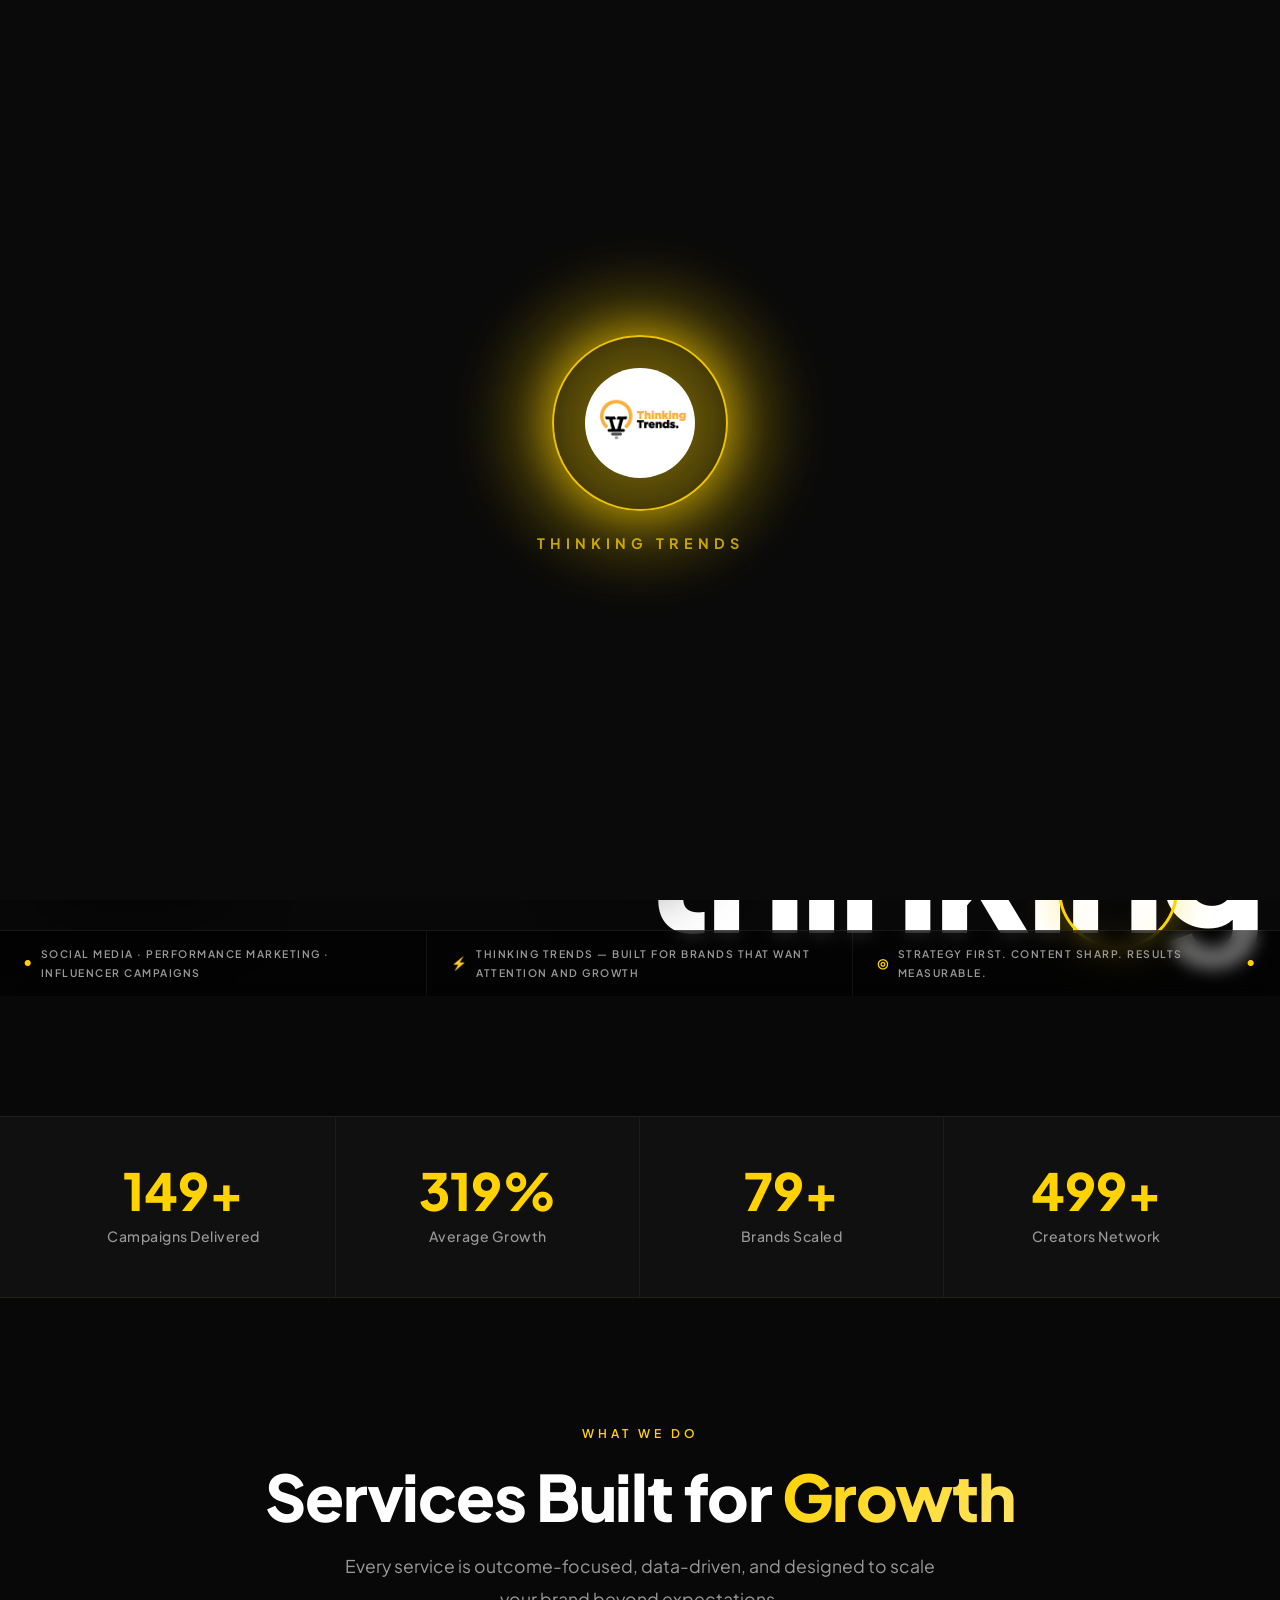
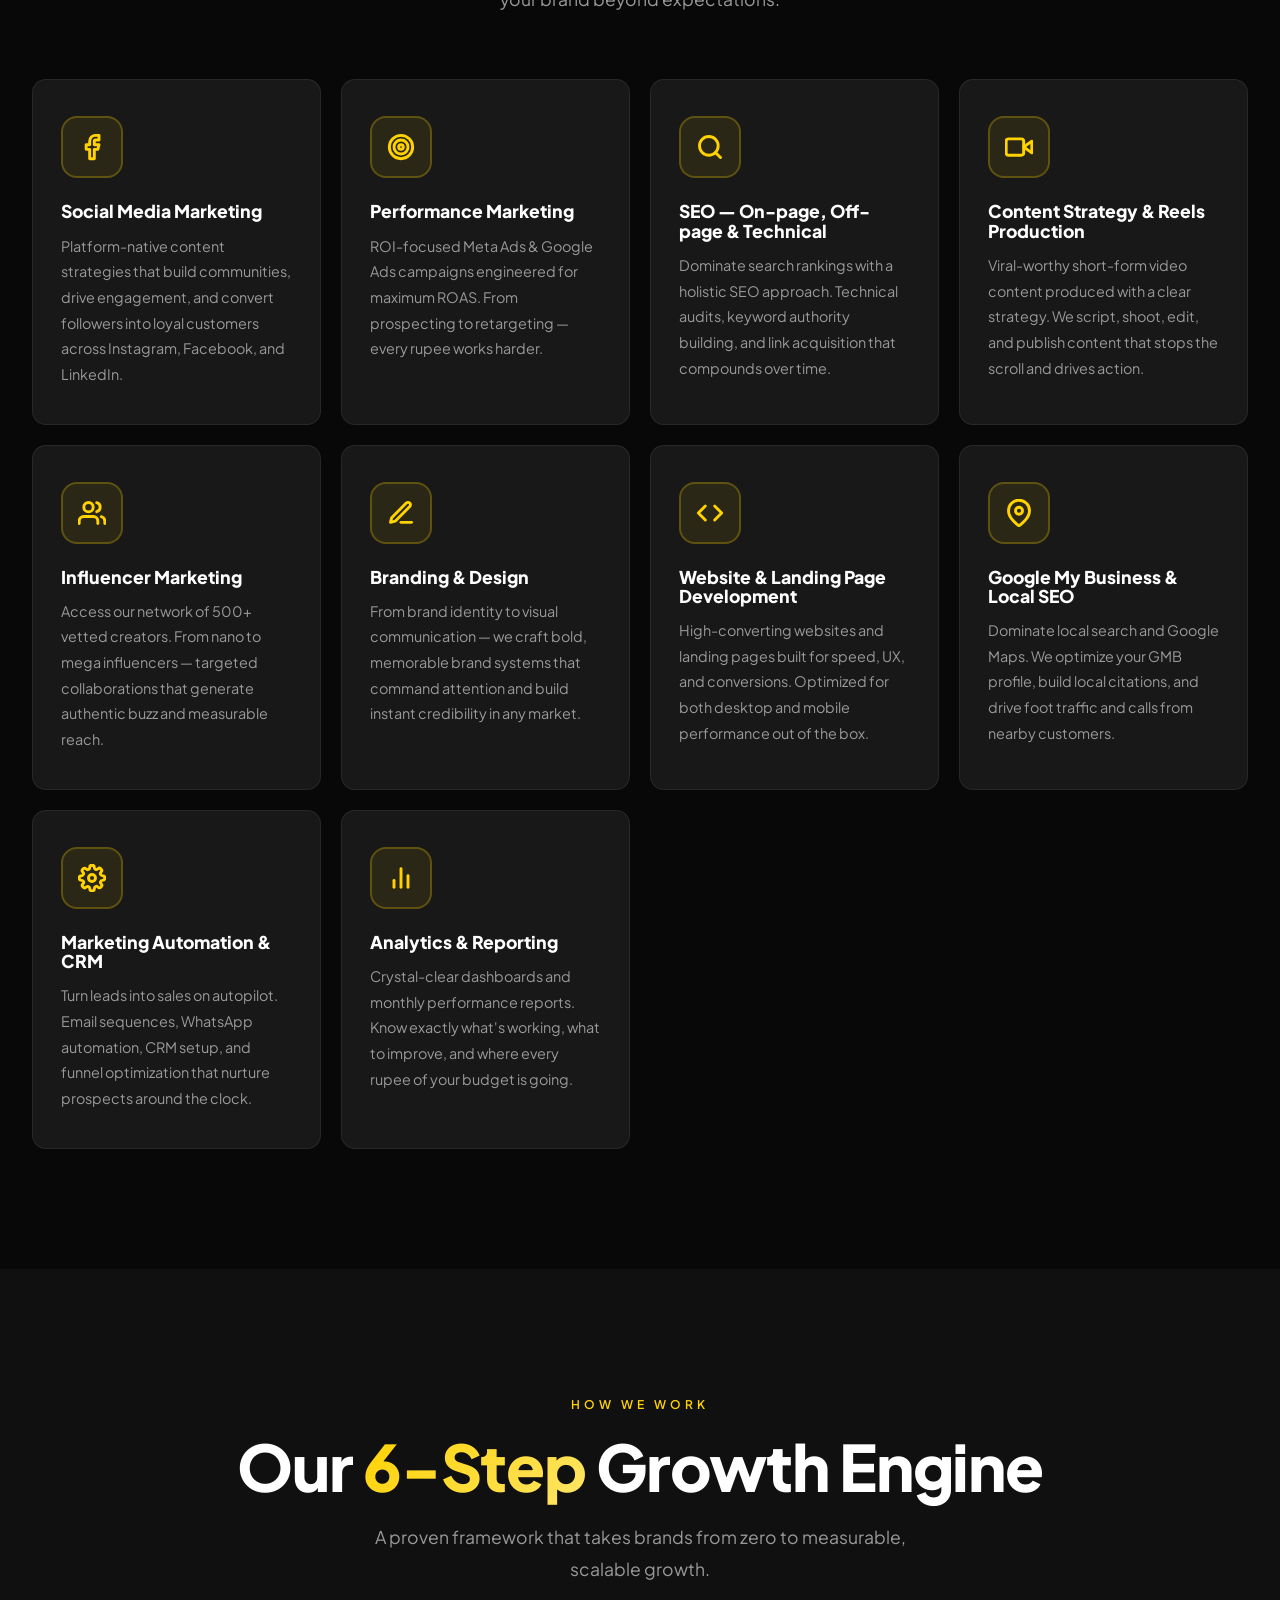
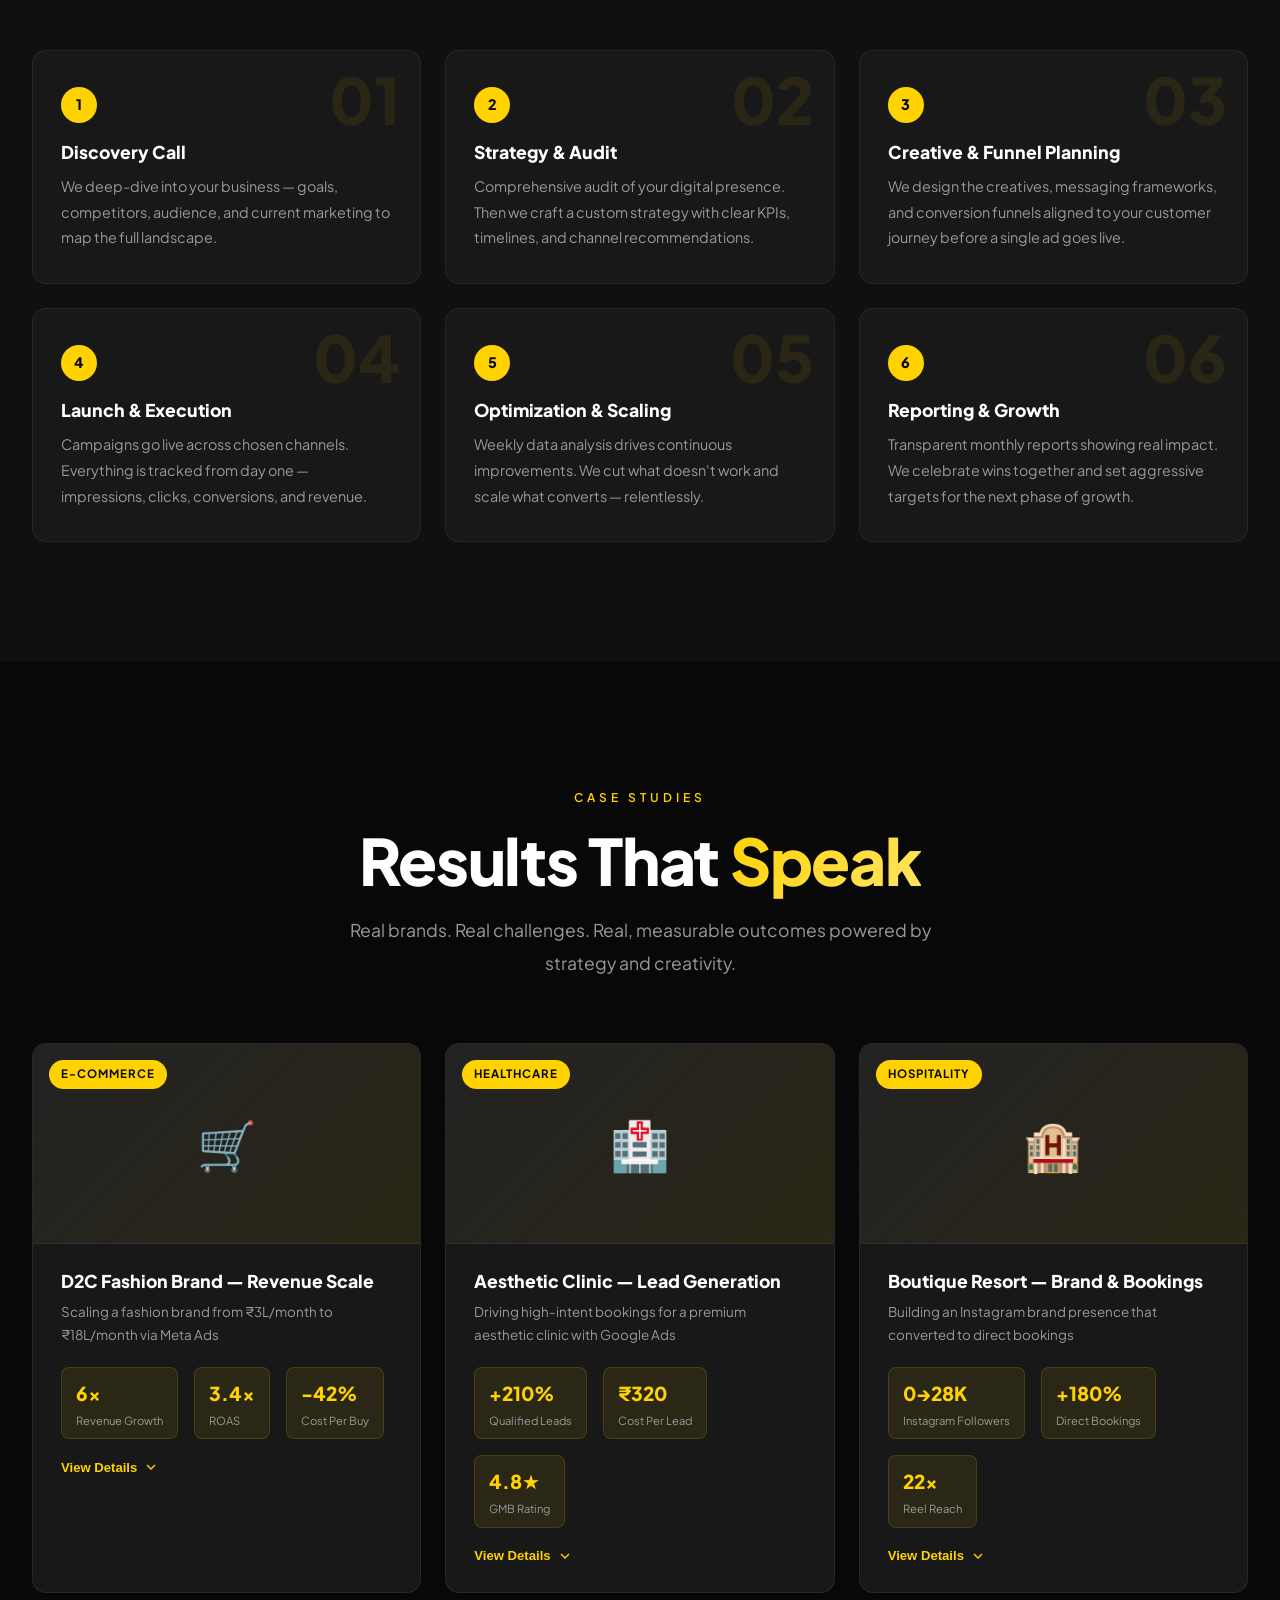
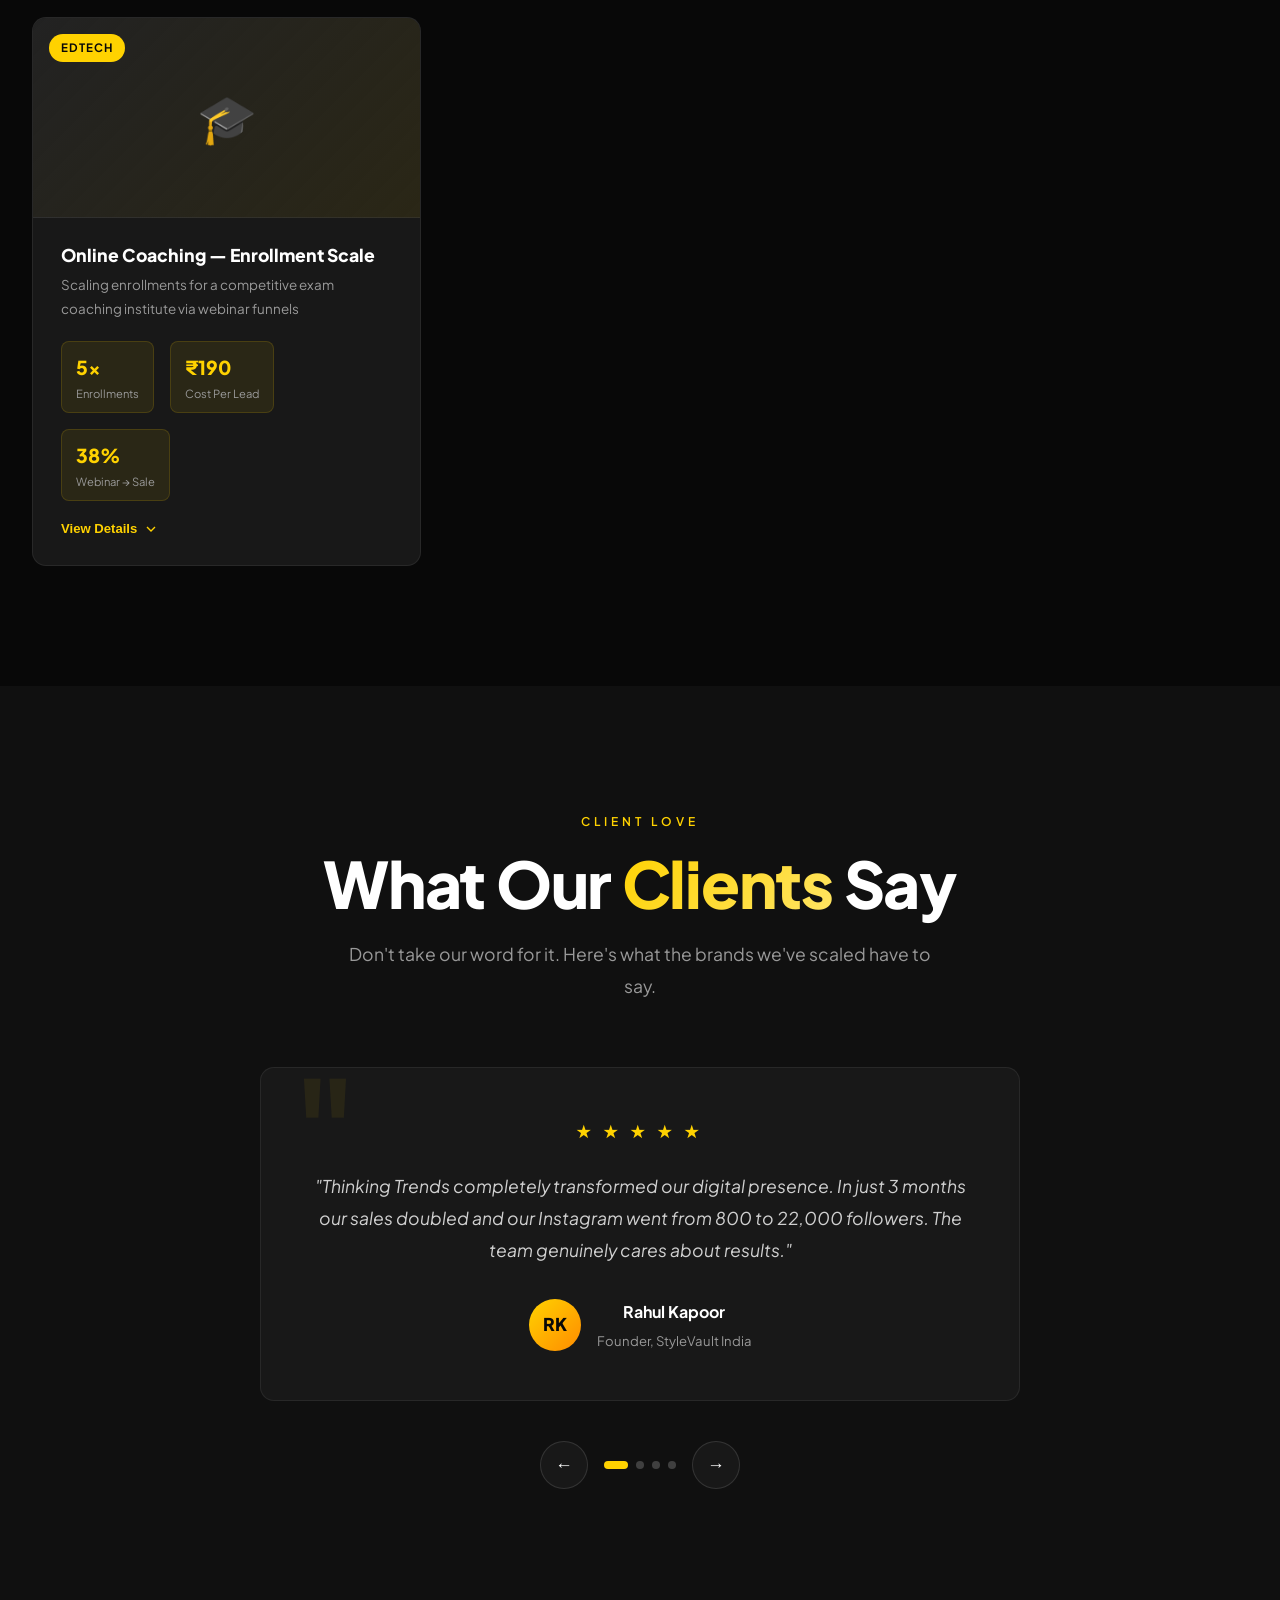
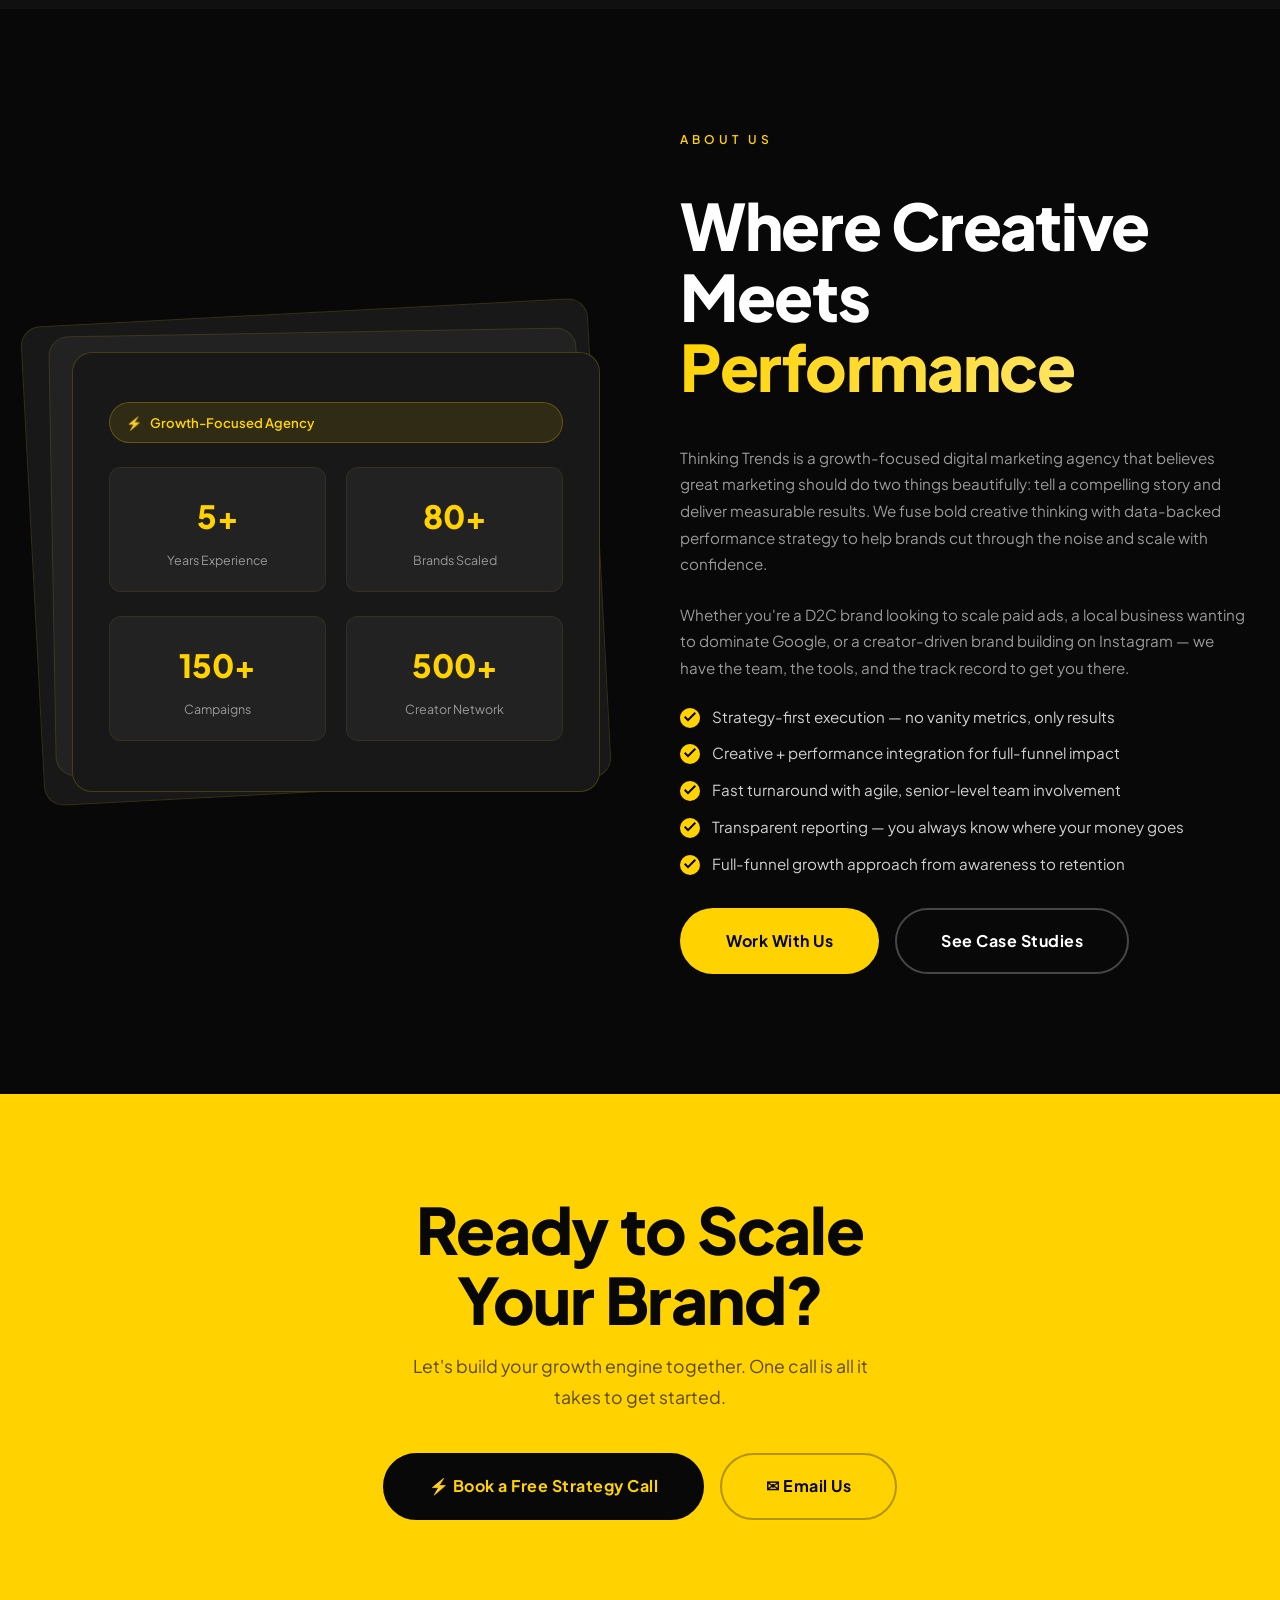
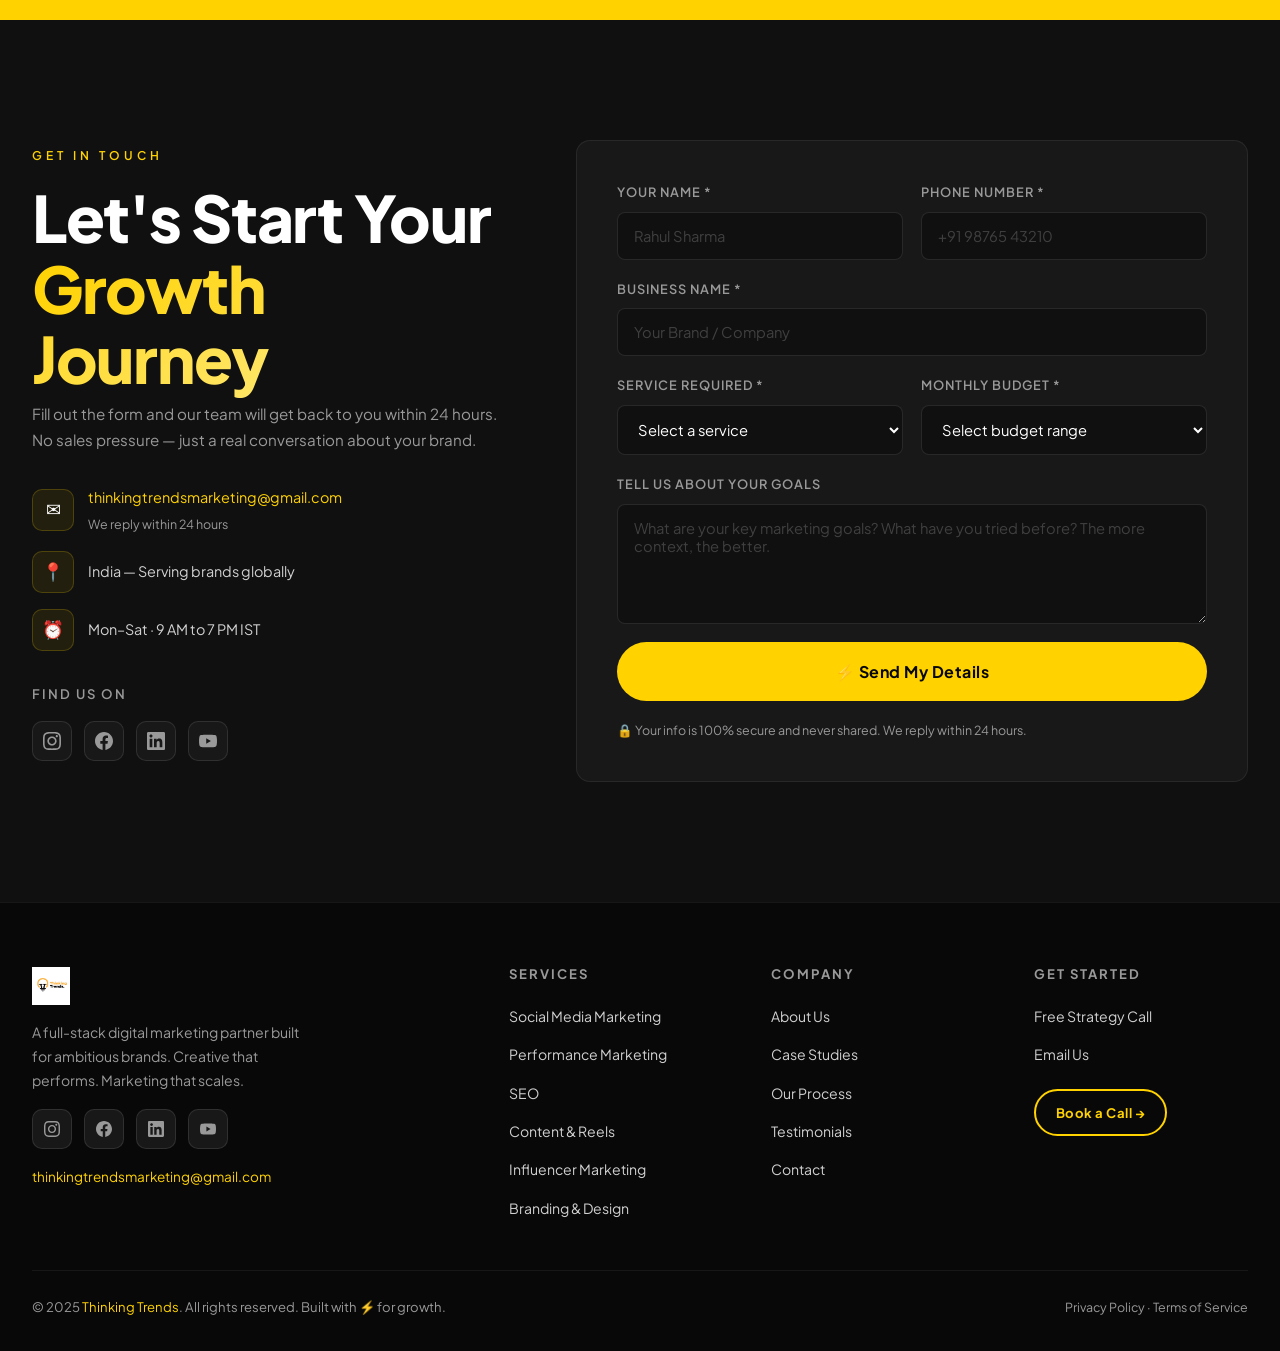
==== commit 3b71759c: "fix: cache-busting v=3 on CSS/JS, fix vercel caching headers" ====
--- a/index.html
+++ b/index.html
@@ -42,7 +42,7 @@
   <link
     href="https://fonts.googleapis.com/css2?family=Plus+Jakarta+Sans:ital,wght@0,300;0,400;0,500;0,600;0,700;0,800;1,400&display=swap"
     rel="stylesheet" />
-  <link rel="stylesheet" href="styles.css" />
+  <link rel="stylesheet" href="styles.css?v=3" />
 </head>
 
 <body>
@@ -1116,7 +1116,7 @@
     </div>
   </footer>
 
-  <script src="main.js"></script>
+  <script src="main.js?v=3"></script>
 </body>
 
 </html>
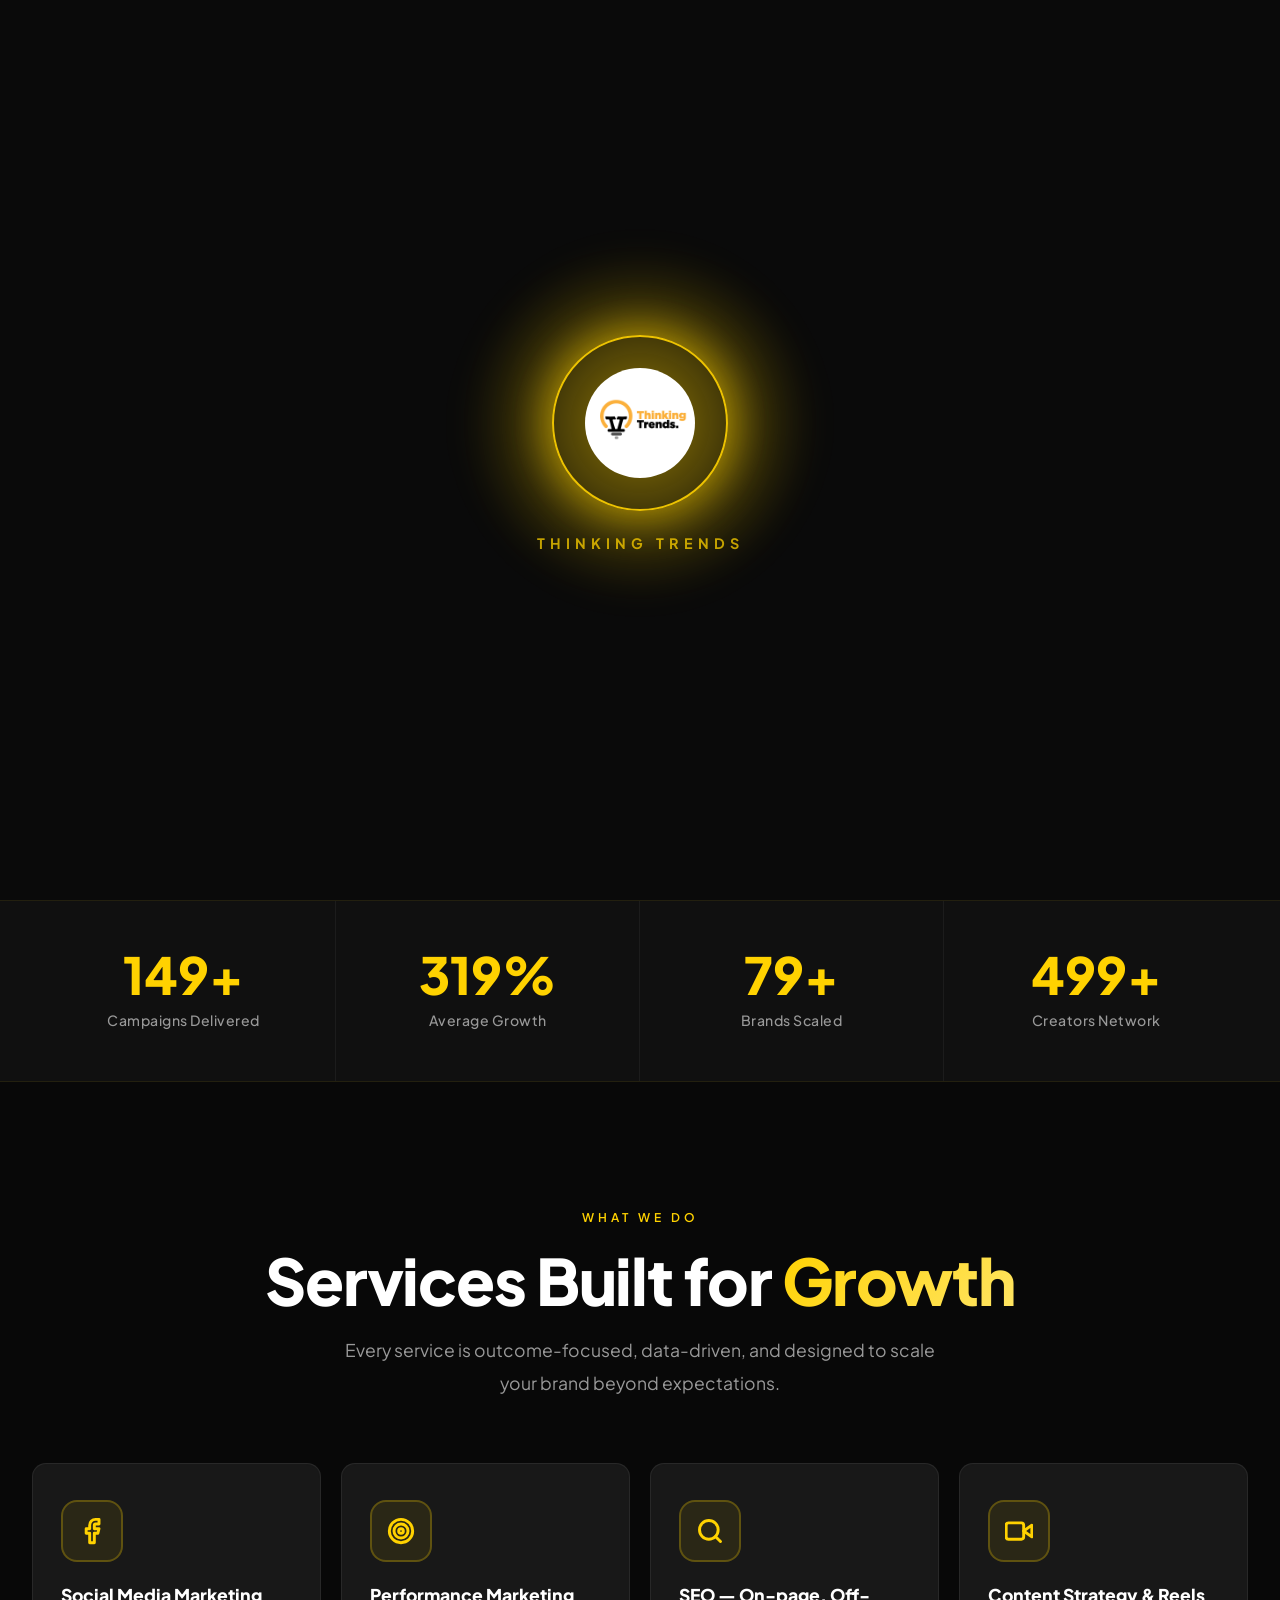
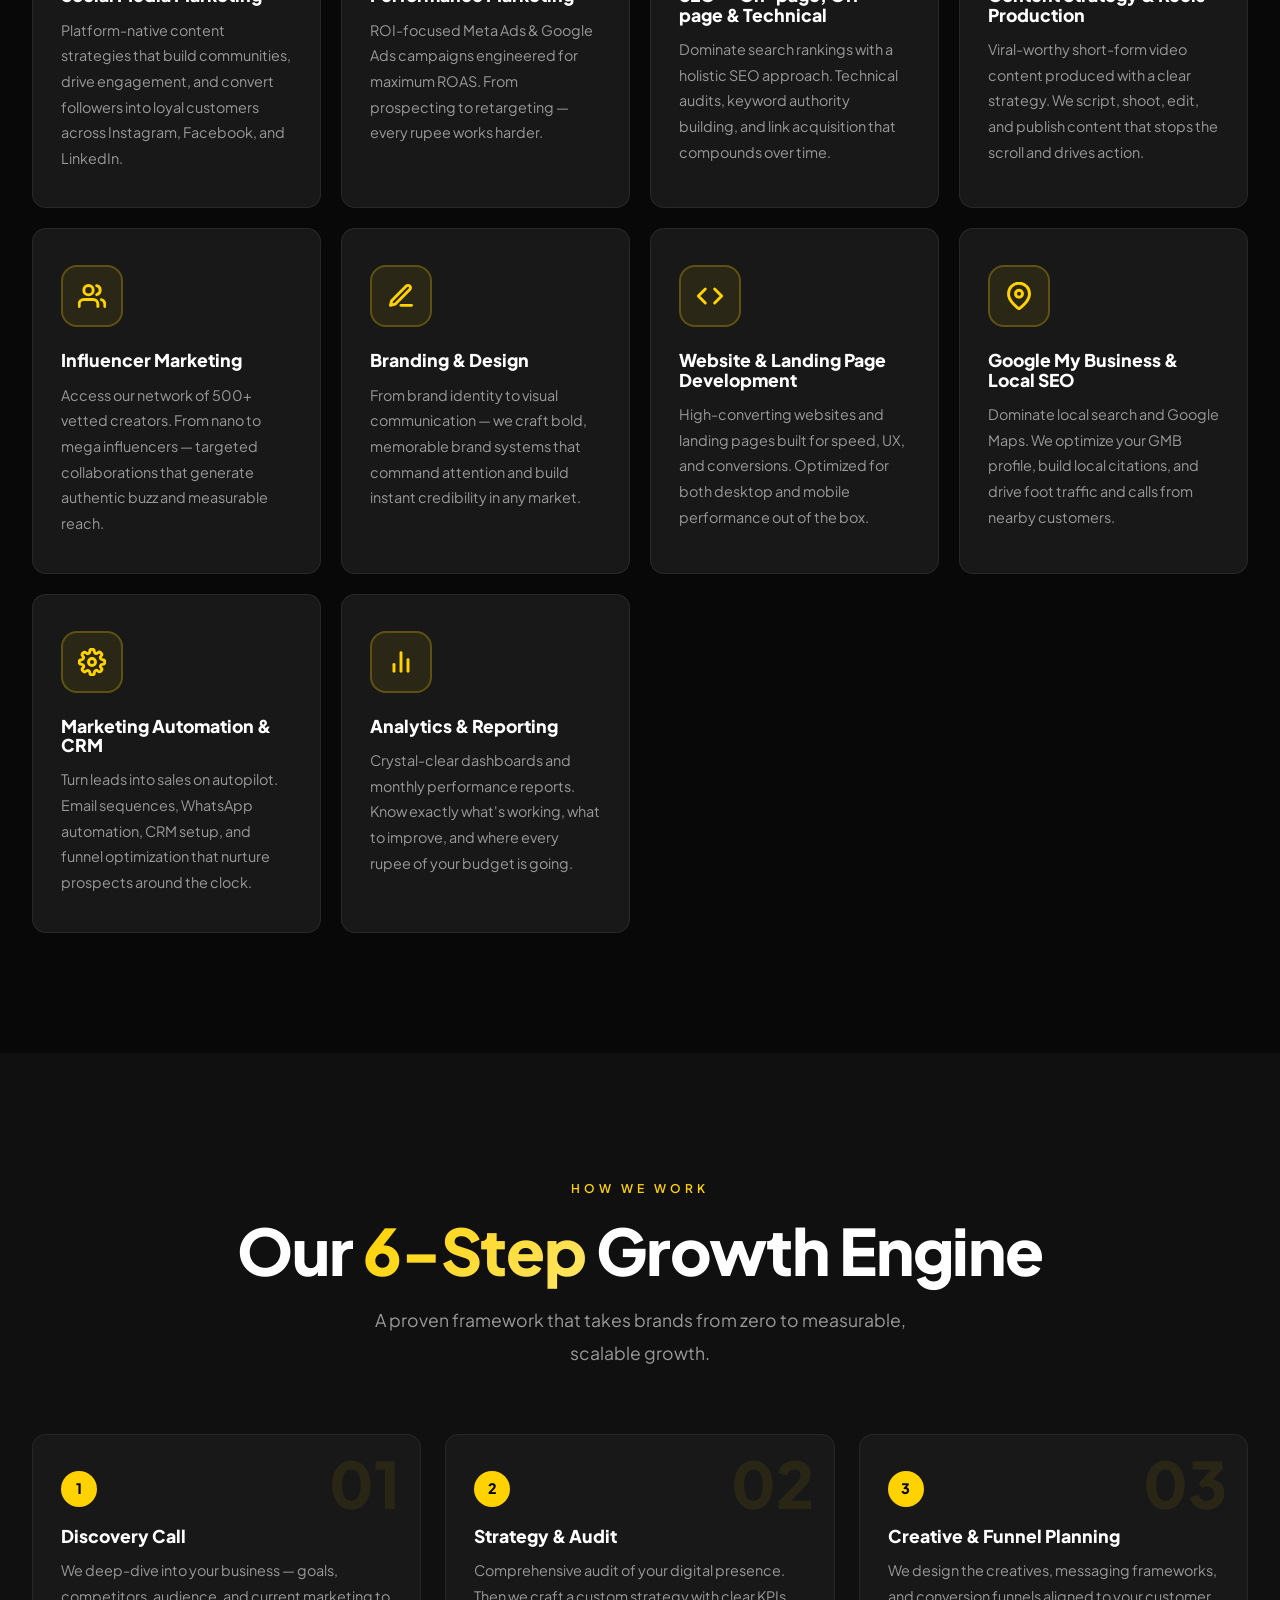
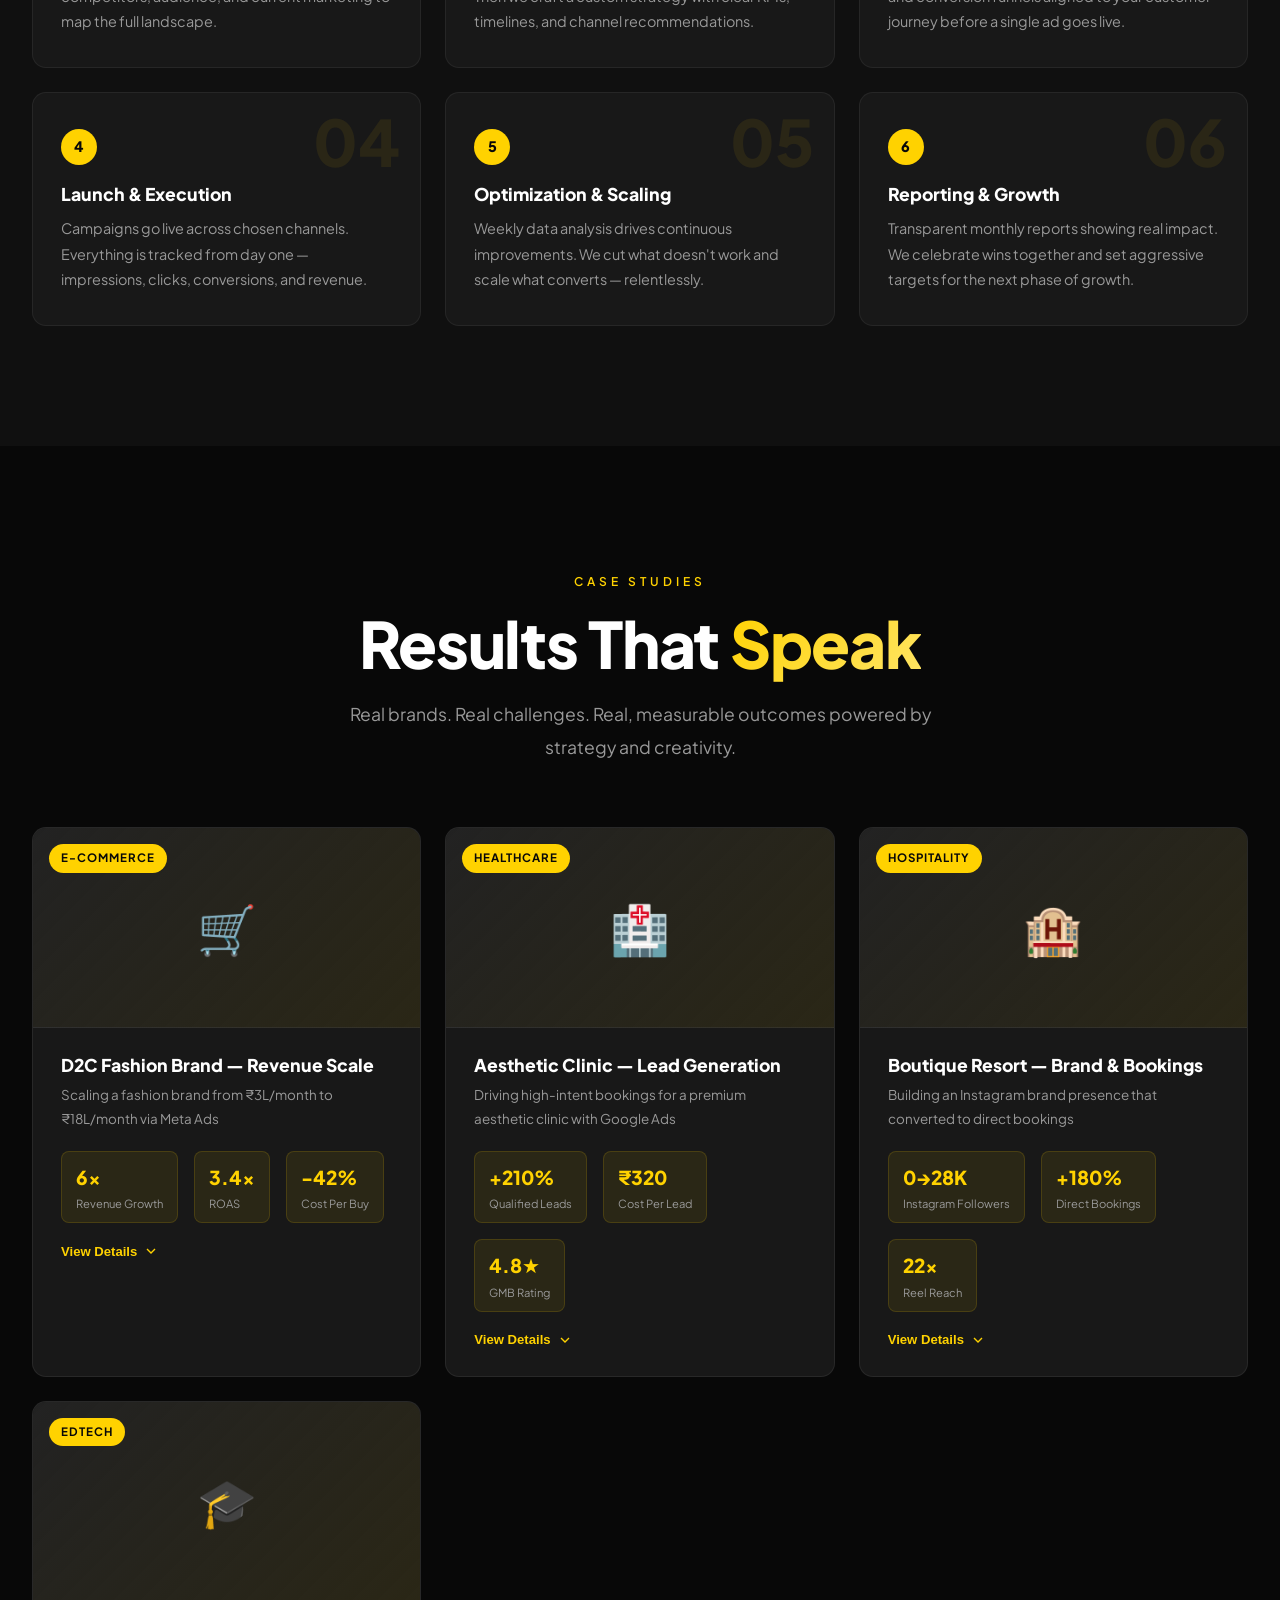
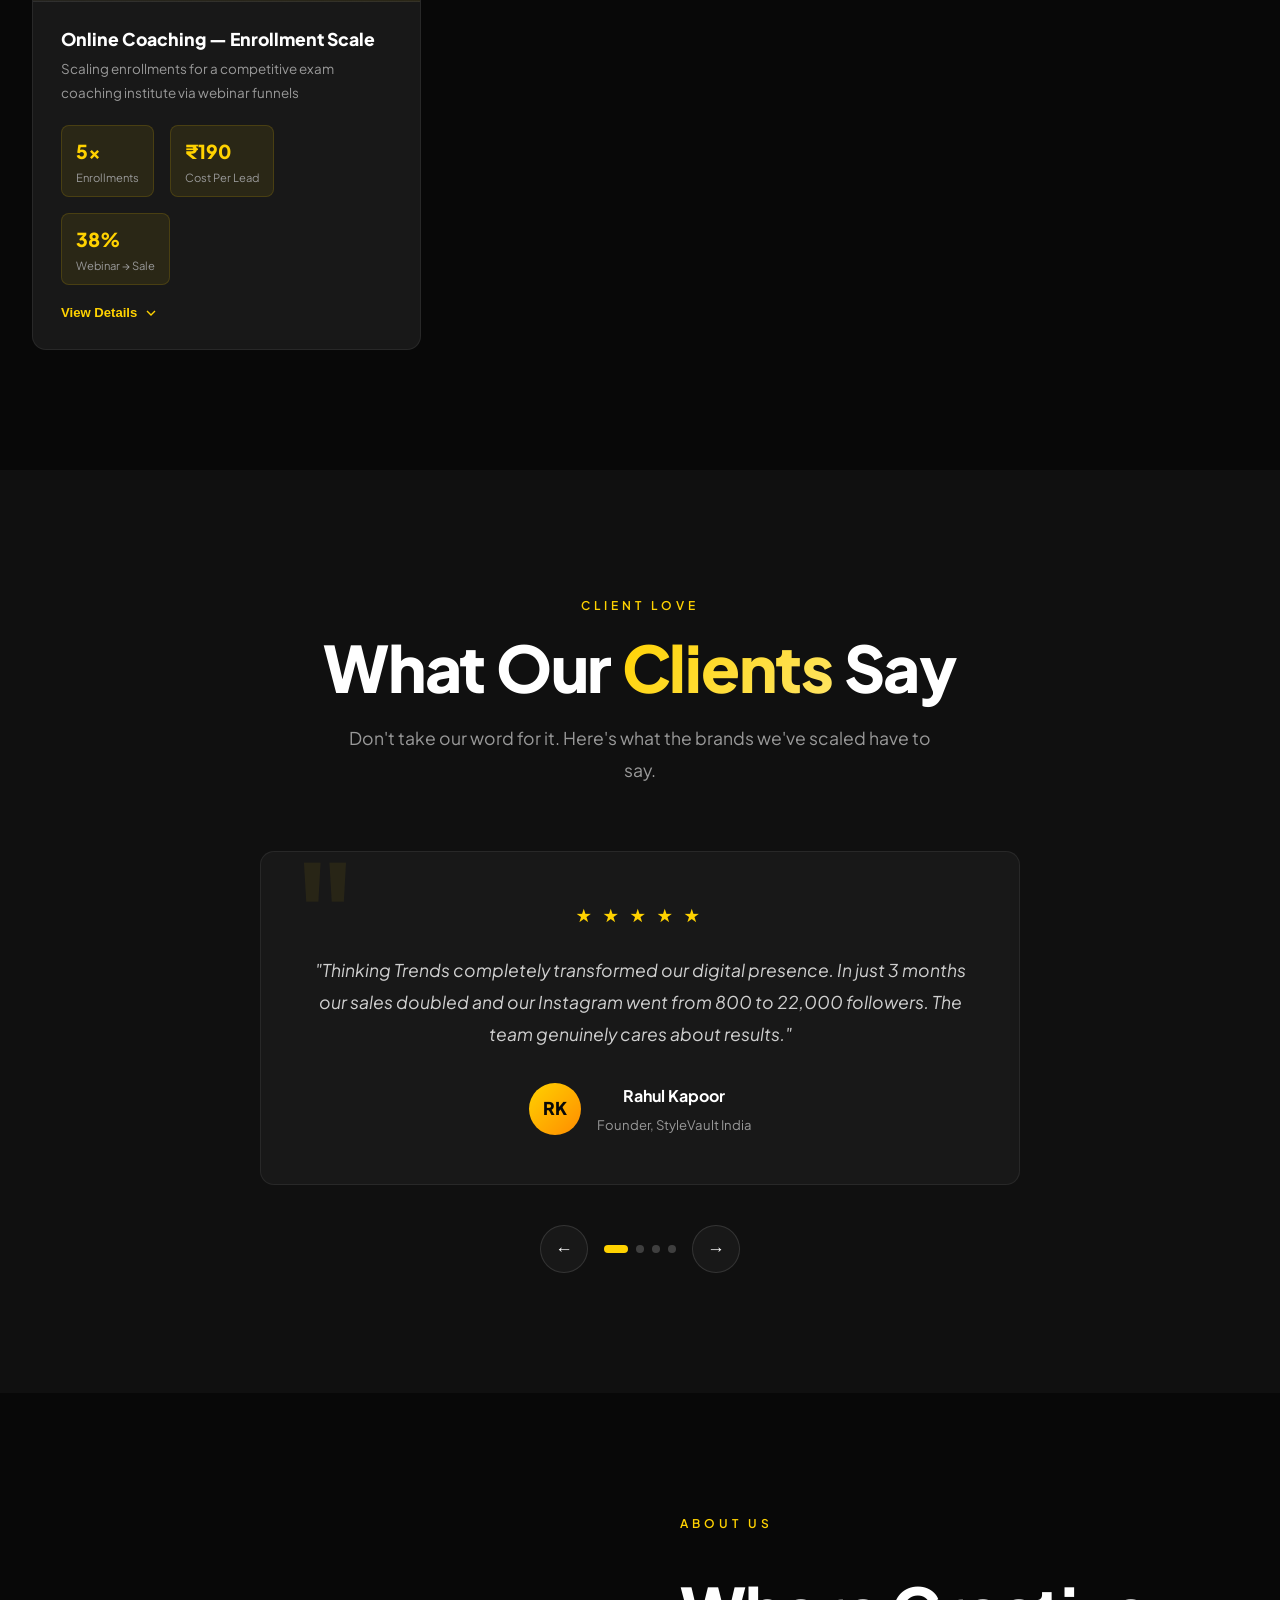
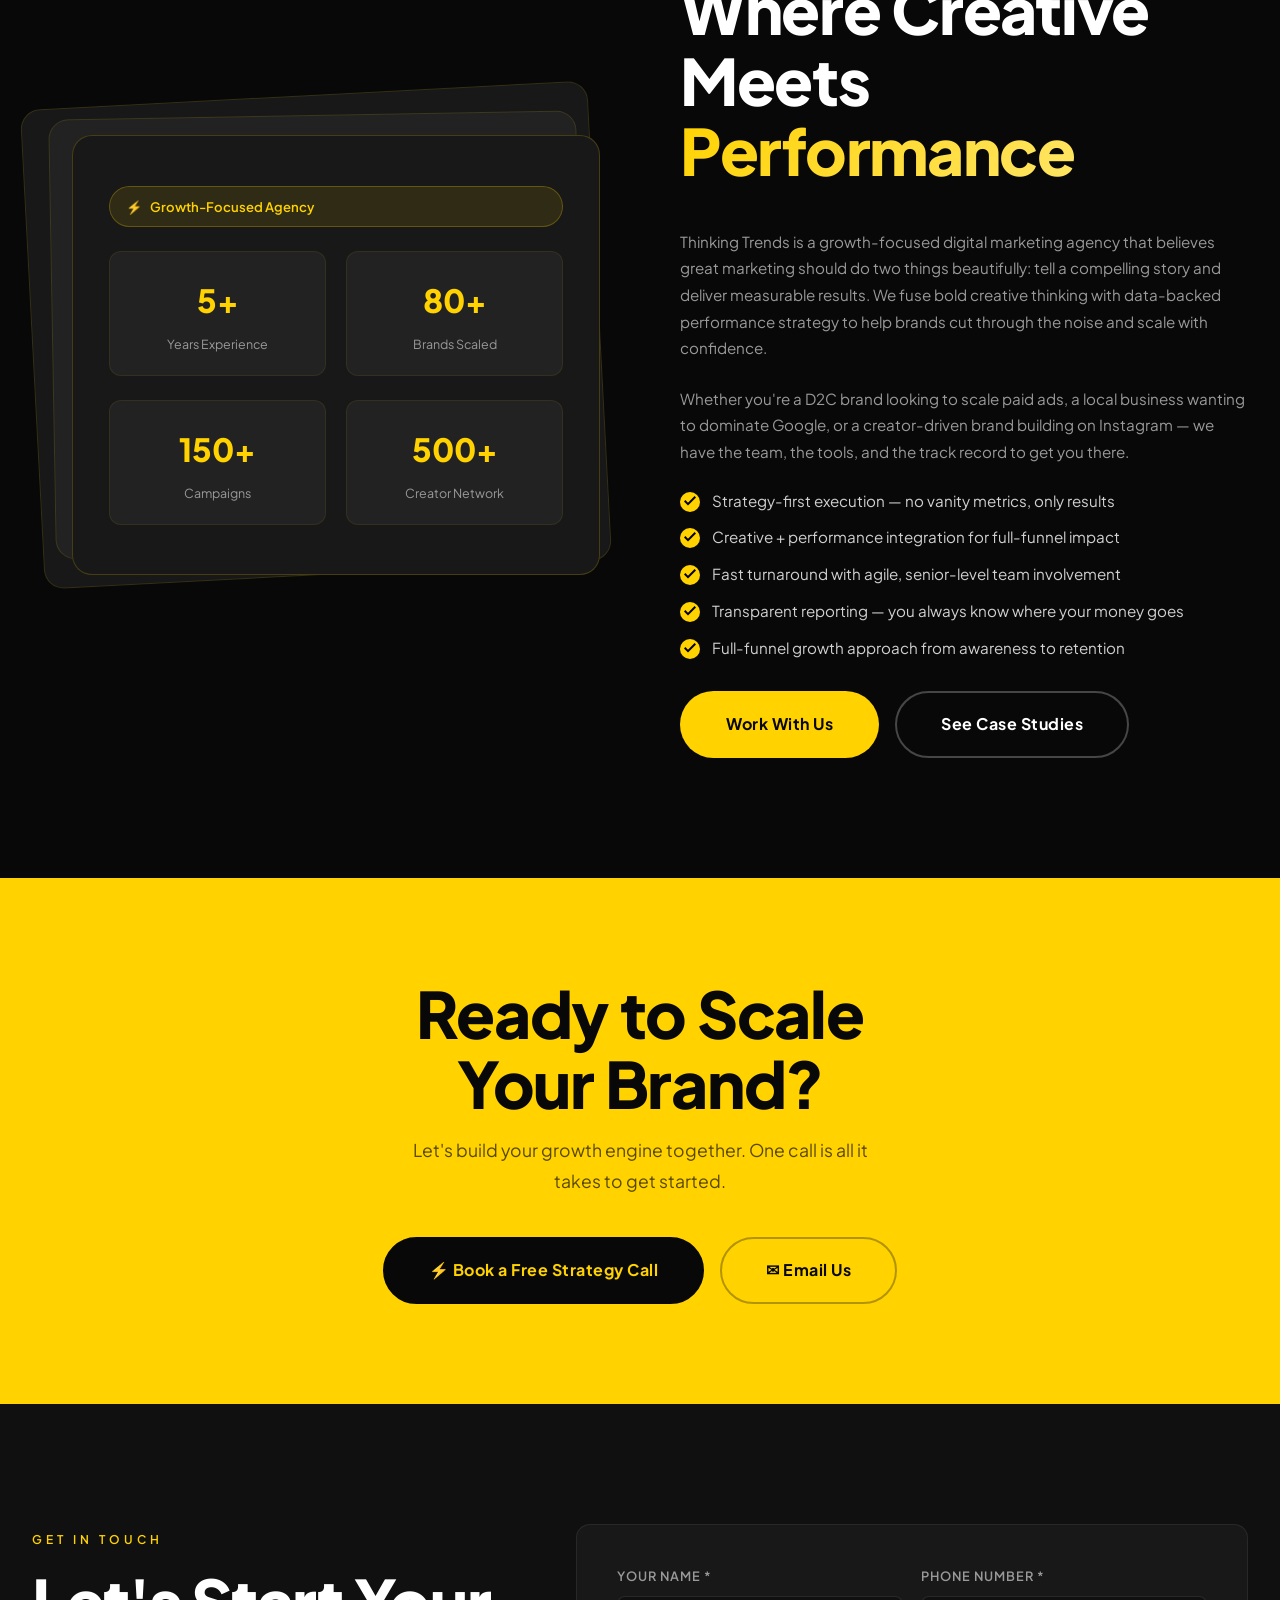
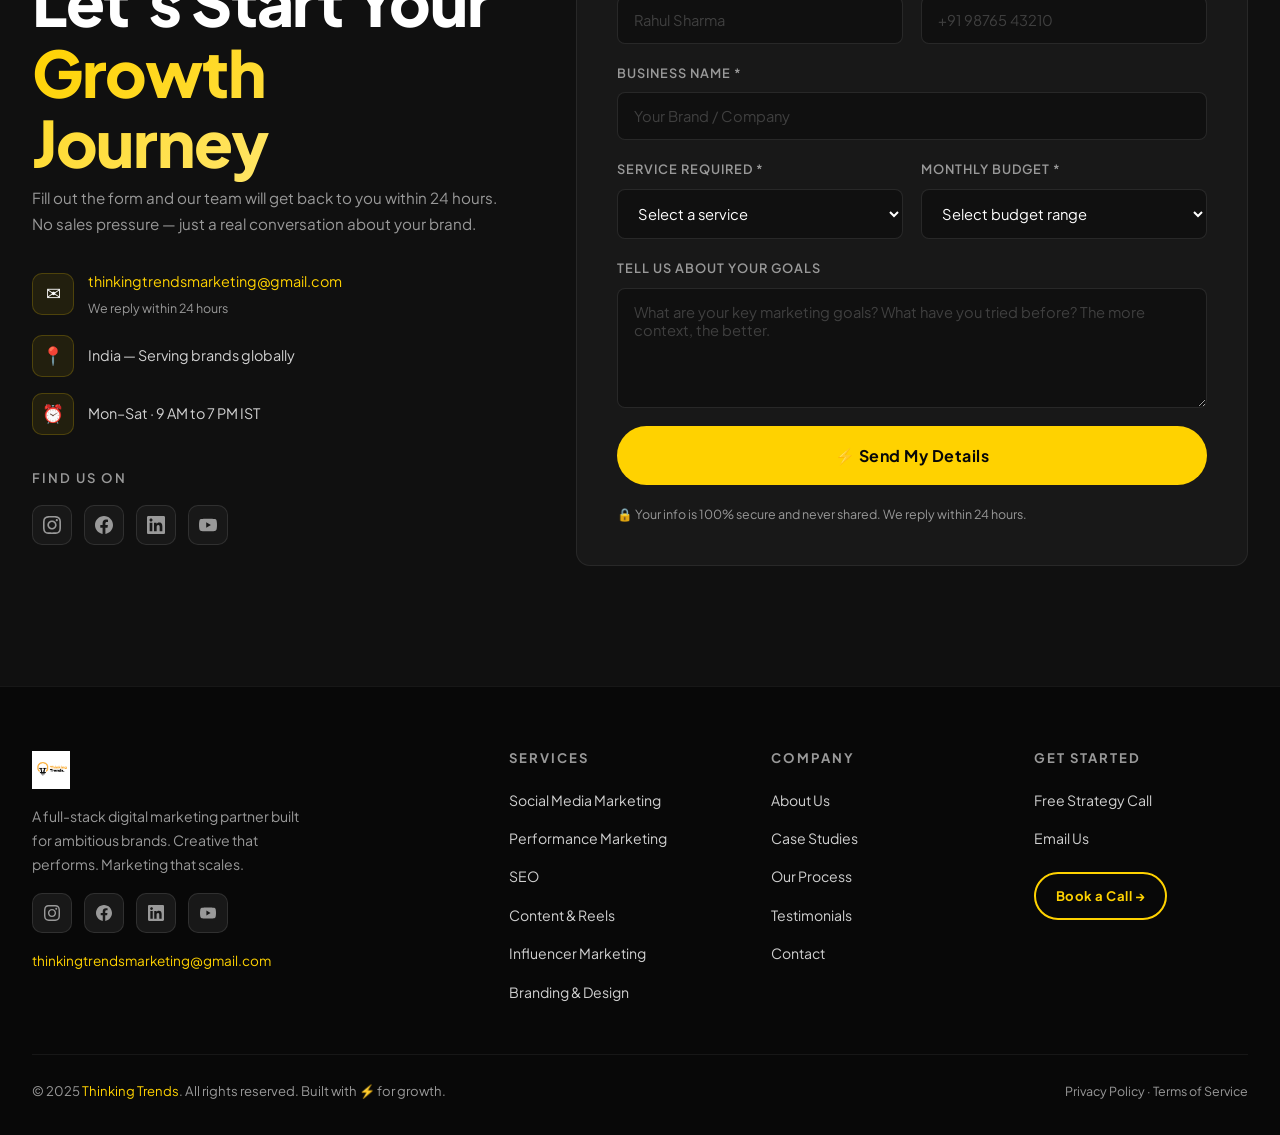
==== commit 712d19e7: "fix: navbar logo repositioned to right, increased size, fixed hero text alignment and card overlap b" ====
--- a/index.html
+++ b/index.html
@@ -42,7 +42,7 @@
   <link
     href="https://fonts.googleapis.com/css2?family=Plus+Jakarta+Sans:ital,wght@0,300;0,400;0,500;0,600;0,700;0,800;1,400&display=swap"
     rel="stylesheet" />
-  <link rel="stylesheet" href="styles.css?v=3" />
+  <link rel="stylesheet" href="styles.css?v=5" />
 </head>
 
 <body>
@@ -1116,7 +1116,7 @@
     </div>
   </footer>
 
-  <script src="main.js?v=3"></script>
+  <script src="main.js?v=5"></script>
 </body>
 
 </html>
--- a/styles.css
+++ b/styles.css
@@ -405,7 +405,16 @@
   gap: 24px;
 }
 
+.nav-links {
+  order: 1;
+  display: flex;
+  align-items: center;
+  gap: 6px;
+  list-style: none;
+}
+
 .nav-logo {
+  order: 2;
   display: flex;
   align-items: center;
   gap: 10px;
@@ -414,21 +423,14 @@
 }
 
 .nav-logo img {
-  height: 50px;
+  height: 62px;
   width: auto;
-  filter: drop-shadow(0 0 6px rgba(255, 210, 0, 0.2));
+  object-fit: contain;
+  filter: drop-shadow(0 0 4px rgba(255,210,0,0.2));
 }
 
 .nav-logo-text {
-  font-family: var(--font-heading);
-  font-weight: 800;
-  font-size: 1.2rem;
-  color: var(--white);
-  line-height: 1.1;
-}
-
-.nav-logo-text span {
-  color: var(--yellow);
+  display: none; /* Keep it hidden as per original clean design */
 }
 
 .nav-links {
@@ -436,6 +438,7 @@
   align-items: center;
   gap: 6px;
   list-style: none;
+  margin-right: auto; /* Push everything else to the right */
 }
 
 .nav-links a {
@@ -471,6 +474,7 @@
 }
 
 .nav-cta-wrap {
+  order: 3;
   display: flex;
   gap: 12px;
   align-items: center;
@@ -563,7 +567,7 @@
 
 /* ─── HERO SECTION — Dark Big Type Design ───────────────────── */
 #hero {
-  min-height: 100vh;
+  height: 100vh;
   background: var(--black);
   position: relative;
   overflow: hidden;
@@ -571,35 +575,36 @@
   flex-direction: column;
 }
 
-/* Giant background "thinking trends" text */
+/* Giant heading text — centered in hero */
 .hero-big-text {
   position: absolute;
-  bottom: 15%;
+  top: 48%;
   left: 50%;
-  transform: translateX(-50%);
+  transform: translate(-50%, -50%);
   font-family: var(--font-heading);
   font-weight: 900;
-  font-size: clamp(5rem, 13vw, 14rem);
-  line-height: 1;
-  letter-spacing: -0.03em;
+  font-size: clamp(3.5rem, 11vw, 13rem);
+  line-height: 0.9;
+  letter-spacing: -0.04em;
   color: var(--white);
   white-space: nowrap;
   z-index: 1;
   pointer-events: none;
+  user-select: none;
   animation: fadeInUp 1s 0.3s ease both;
 }
 
-/* Hero layout — left column + counter */
+/* Hero layout — left content bottom-left, counter bottom-right */
 .hero-layout {
   position: relative;
   z-index: 5;
   display: flex;
   align-items: flex-end;
   justify-content: space-between;
-  padding-top: 140px;
+  padding-top: 80px;
   padding-bottom: 80px;
-  min-height: calc(100vh - 90px);
   flex: 1;
+  min-height: 0;
 }
 
 .hero-left {
@@ -737,15 +742,15 @@
   50%      { transform: translateY(-12px); }
 }
 
-/* 01 — Phone / Viral Reel (top-center) */
+/* 01 — Phone / Viral Reel — top center */
 .hf-phone {
-  top: 6%;
+  top: 14%;
   left: 50%;
   transform: translateX(-50%);
-  width: 160px;
-  padding: 10px;
+  width: 150px;
+  padding: 8px;
   animation-delay: 0s;
-  border-radius: 22px;
+  border-radius: 20px;
 }
 .hf-phone-screen {
   background: #111;
@@ -793,11 +798,11 @@
   color: #FF6B35;
 }
 
-/* 02 — Dashboard (top-right) */
+/* 02 — Dashboard — top right */
 .hf-dashboard {
-  top: 8%;
-  right: 5%;
-  width: 200px;
+  top: 14%;
+  right: 3%;
+  width: 210px;
   padding: 14px;
   animation-delay: 1s;
 }
@@ -828,19 +833,22 @@
 .hf-metric-delta.up { color: #4ade80; }
 .hf-dash-chart svg { width: 100%; height: 40px; }
 
-/* 03 — Strategy Brain (center, behind big text) */
+/* 03 — Strategy Brain — center slightly above middle */
 .hf-brain {
-  bottom: 22%;
+  top: 55%;
   left: 50%;
   transform: translateX(-50%);
-  width: 120px;
-  height: 120px;
+  width: 110px;
+  height: 110px;
   display: flex;
   align-items: center;
   justify-content: center;
   animation-delay: 0.5s;
   border-radius: 50%;
   overflow: visible;
+  background: transparent;
+  border: none;
+  box-shadow: none;
 }
 .hf-brain-inner {
   position: relative;
@@ -872,11 +880,11 @@
 }
 .hf-lightning-2 { top: auto; bottom: -5px; left: -5px; animation-delay: 1s; }
 
-/* 04 — Creator Collab (right-center) */
+/* 04 — Creator Collab — right center */
 .hf-creator {
-  top: 45%;
-  right: 4%;
-  width: 190px;
+  top: 42%;
+  right: 2%;
+  width: 195px;
   padding: 12px;
   animation-delay: 1.5s;
 }
@@ -926,10 +934,10 @@
 }
 .hf-ugc-badge span { font-weight: 500; font-size: 0.6rem; }
 
-/* 05 — Automation Chat (left, lower) */
+/* 05 — Automation Chat — left side */
 .hf-chat {
-  bottom: 20%;
-  left: 3%;
+  top: 42%;
+  left: 2%;
   width: 185px;
   padding: 12px;
   animation-delay: 2s;
@@ -975,13 +983,14 @@
   text-align: center;
 }
 
-/* Yellow ring decoration */
+/* Yellow ring decoration — far right */
 .hf-yellow-ring {
   position: absolute;
-  bottom: 15%;
-  right: 8%;
-  width: 120px;
-  height: 120px;
+  top: 50%;
+  right: 5%;
+  transform: translateY(-50%);
+  width: 100px;
+  height: 100px;
   border-radius: 50%;
   border: 3px solid var(--yellow);
   box-shadow: 0 0 40px rgba(255,210,0,0.4), inset 0 0 40px rgba(255,210,0,0.1);
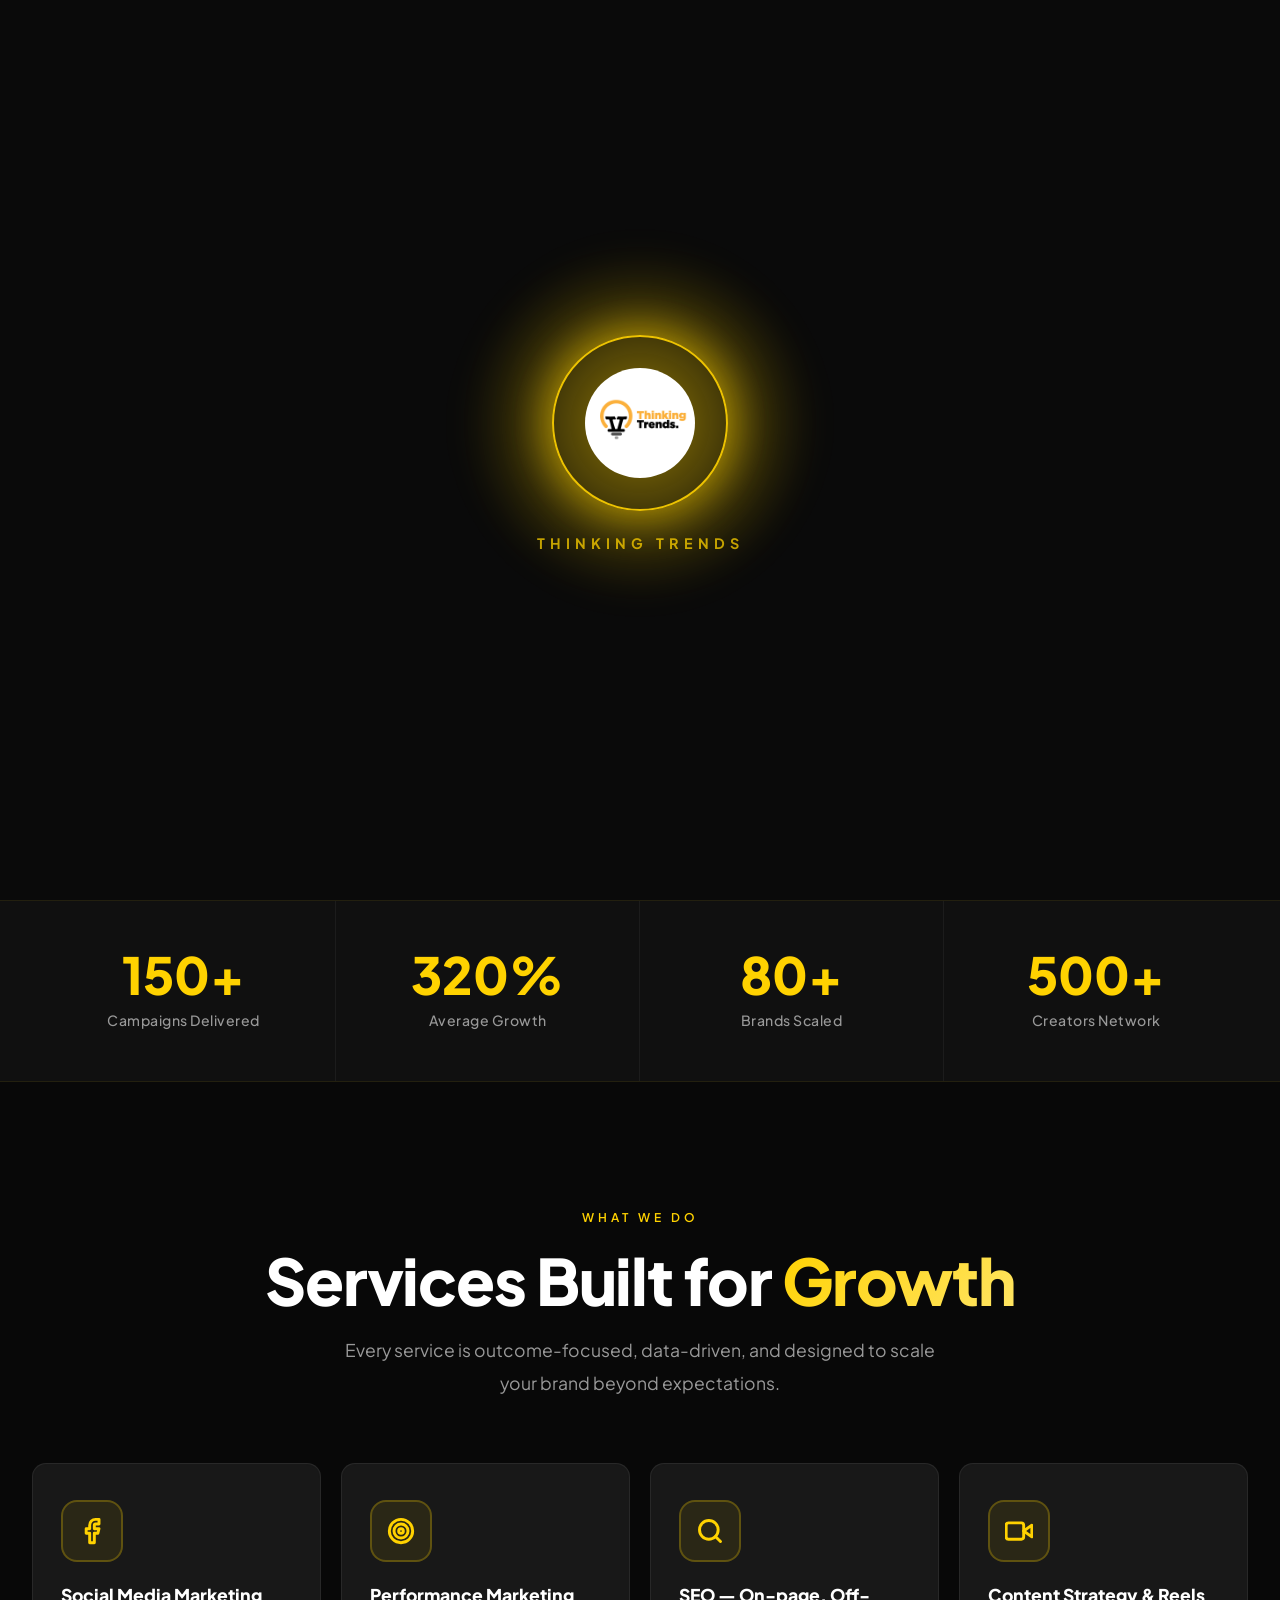
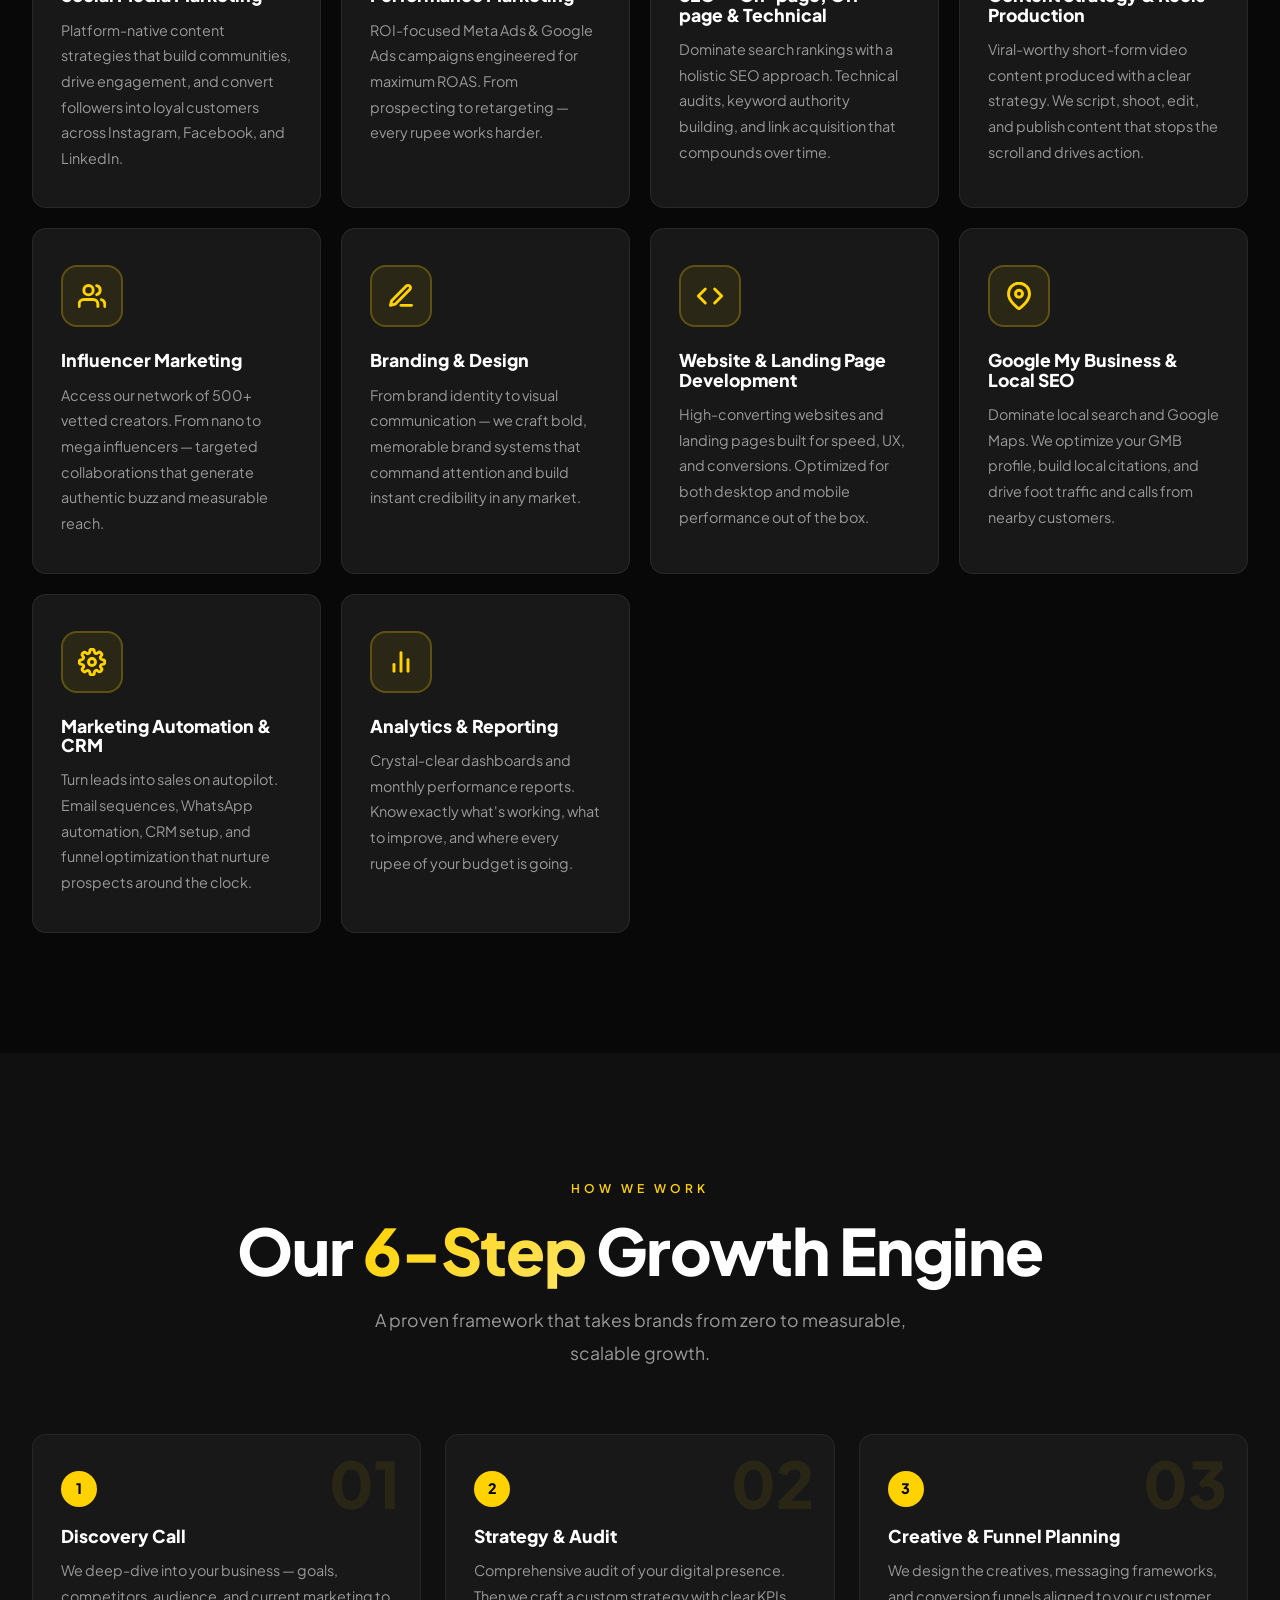
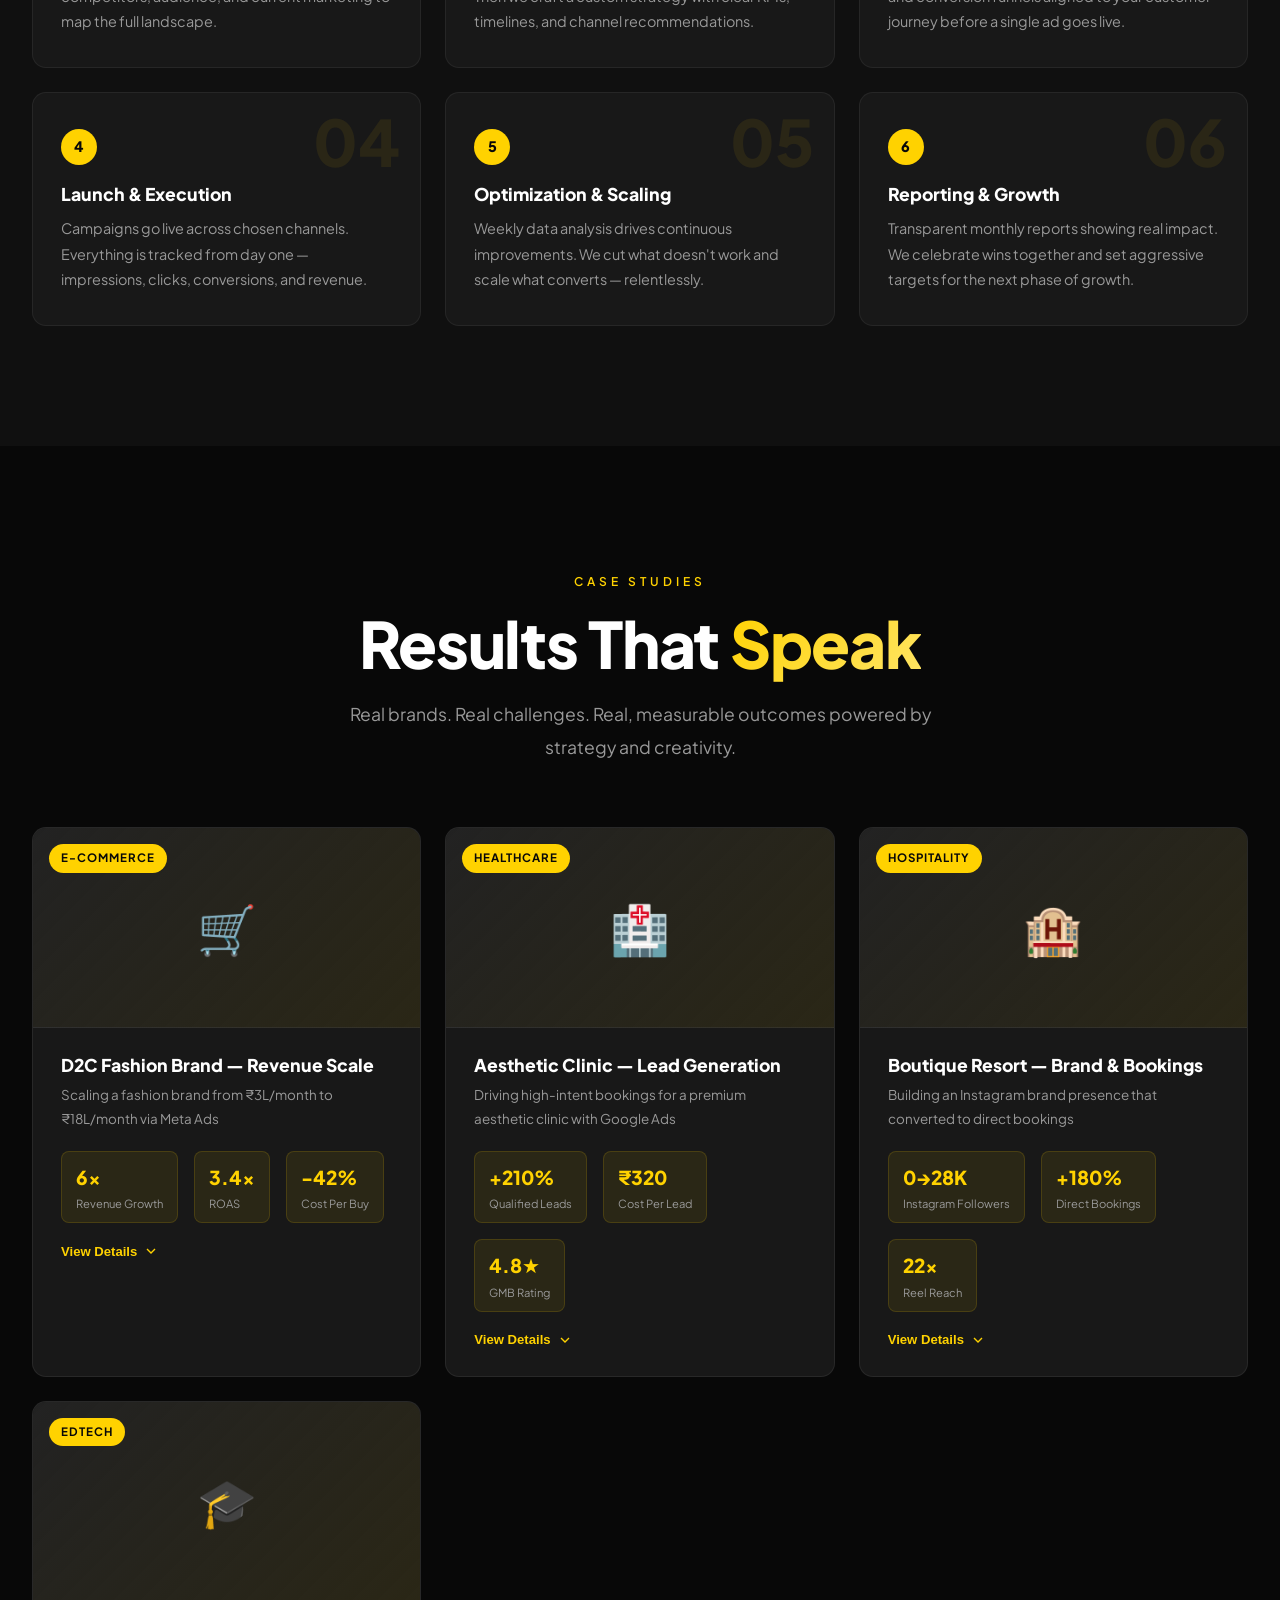
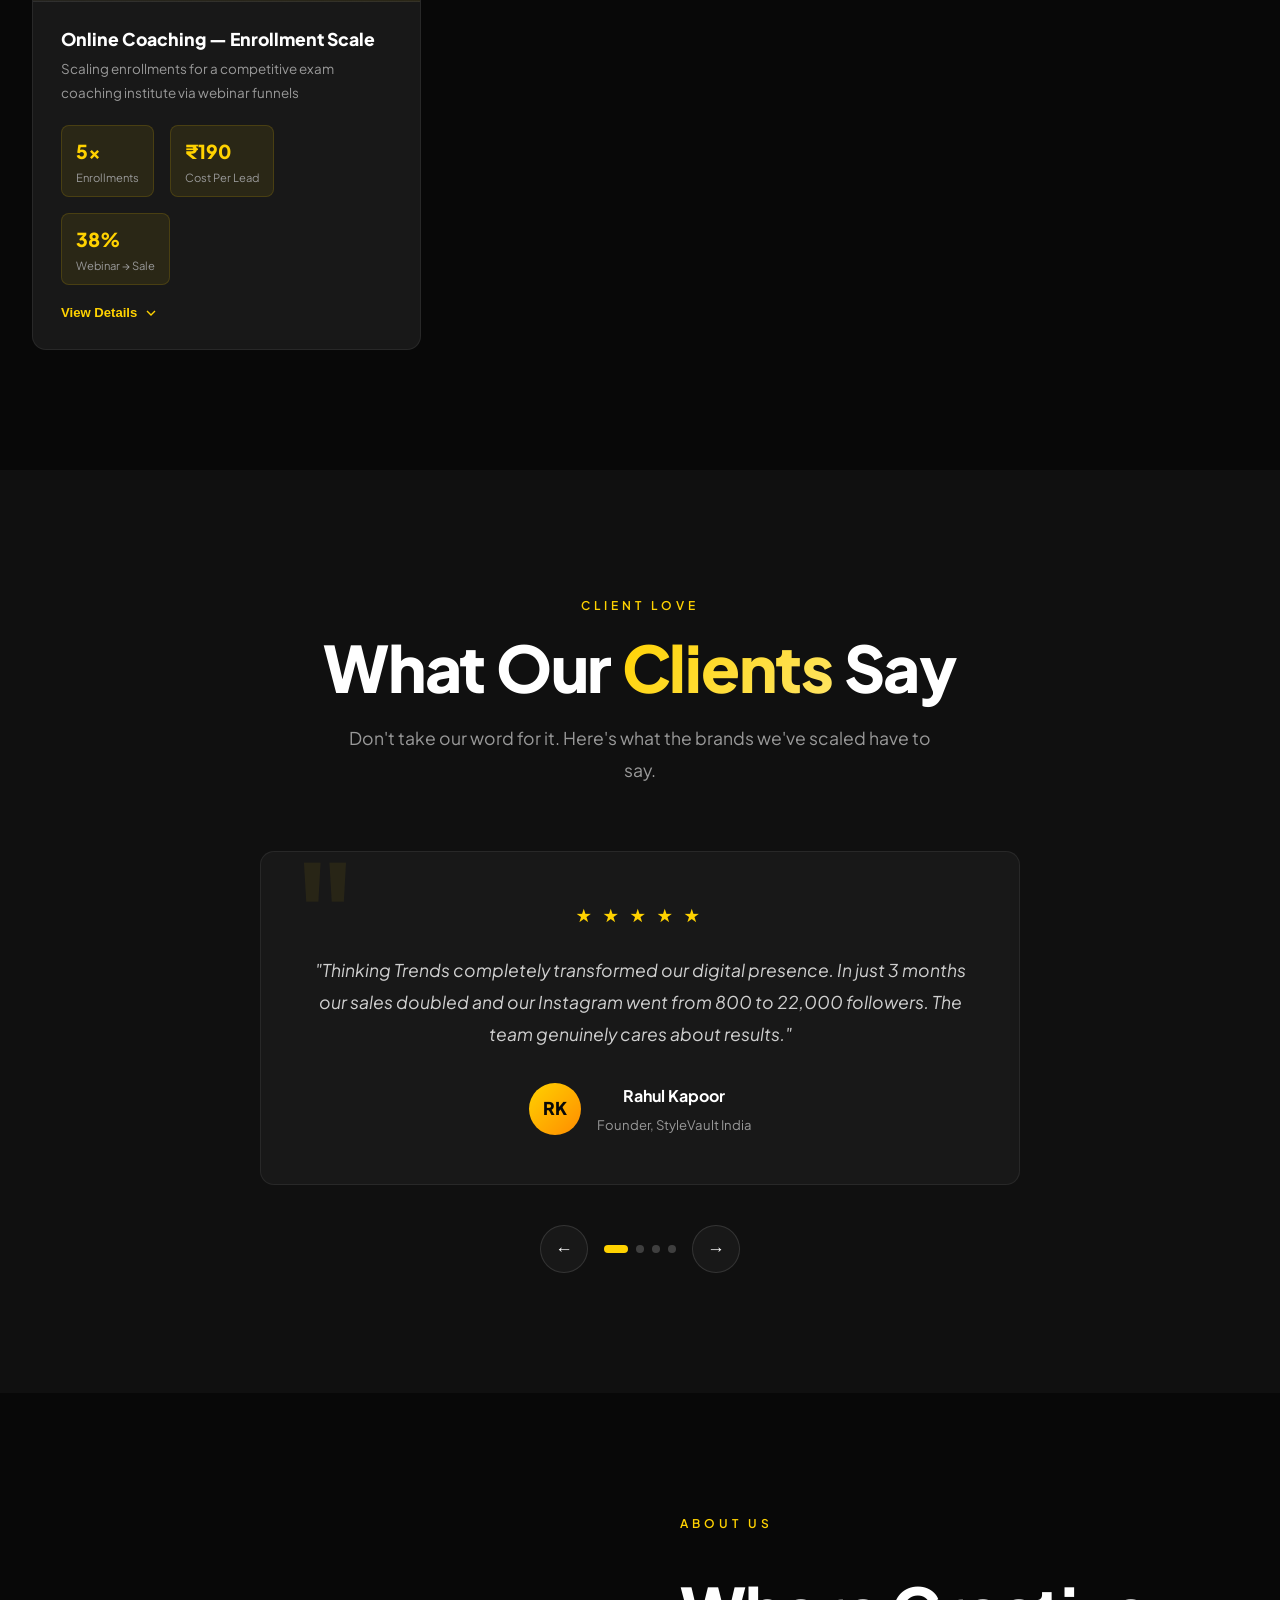
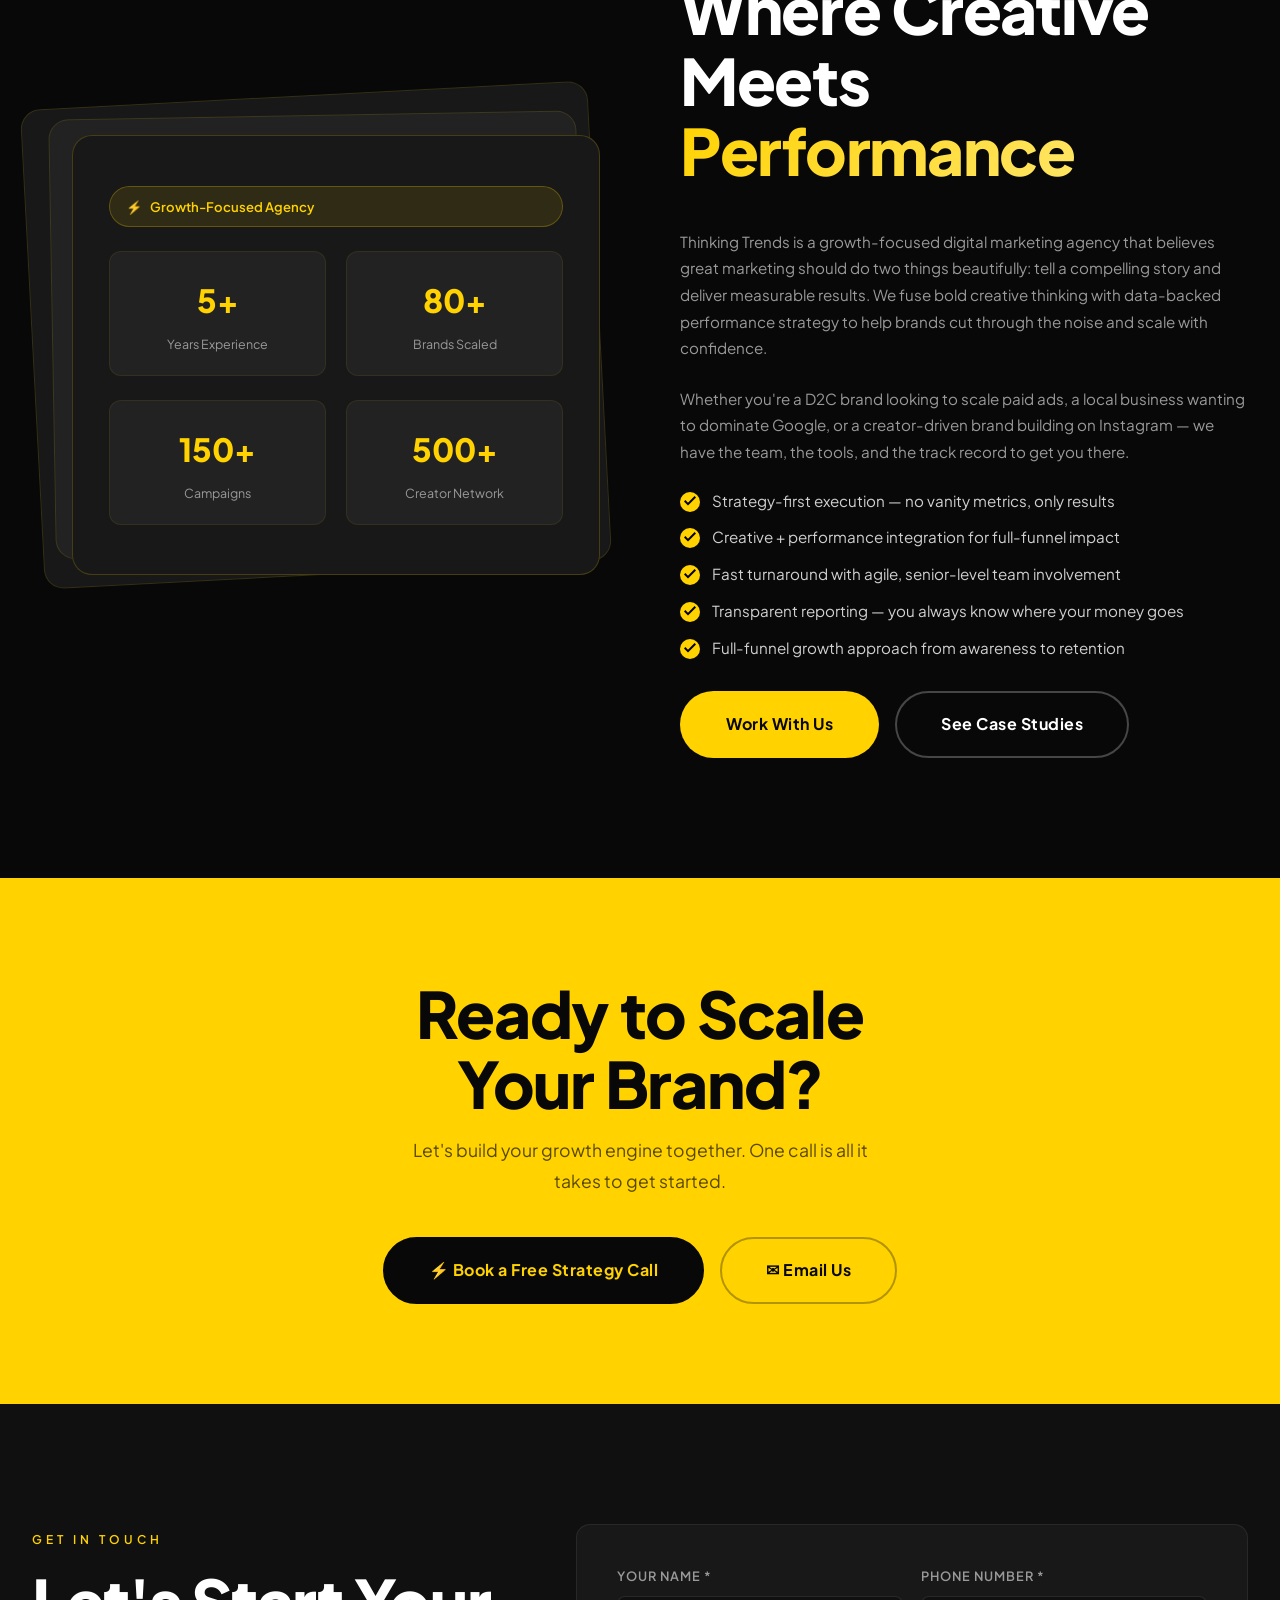
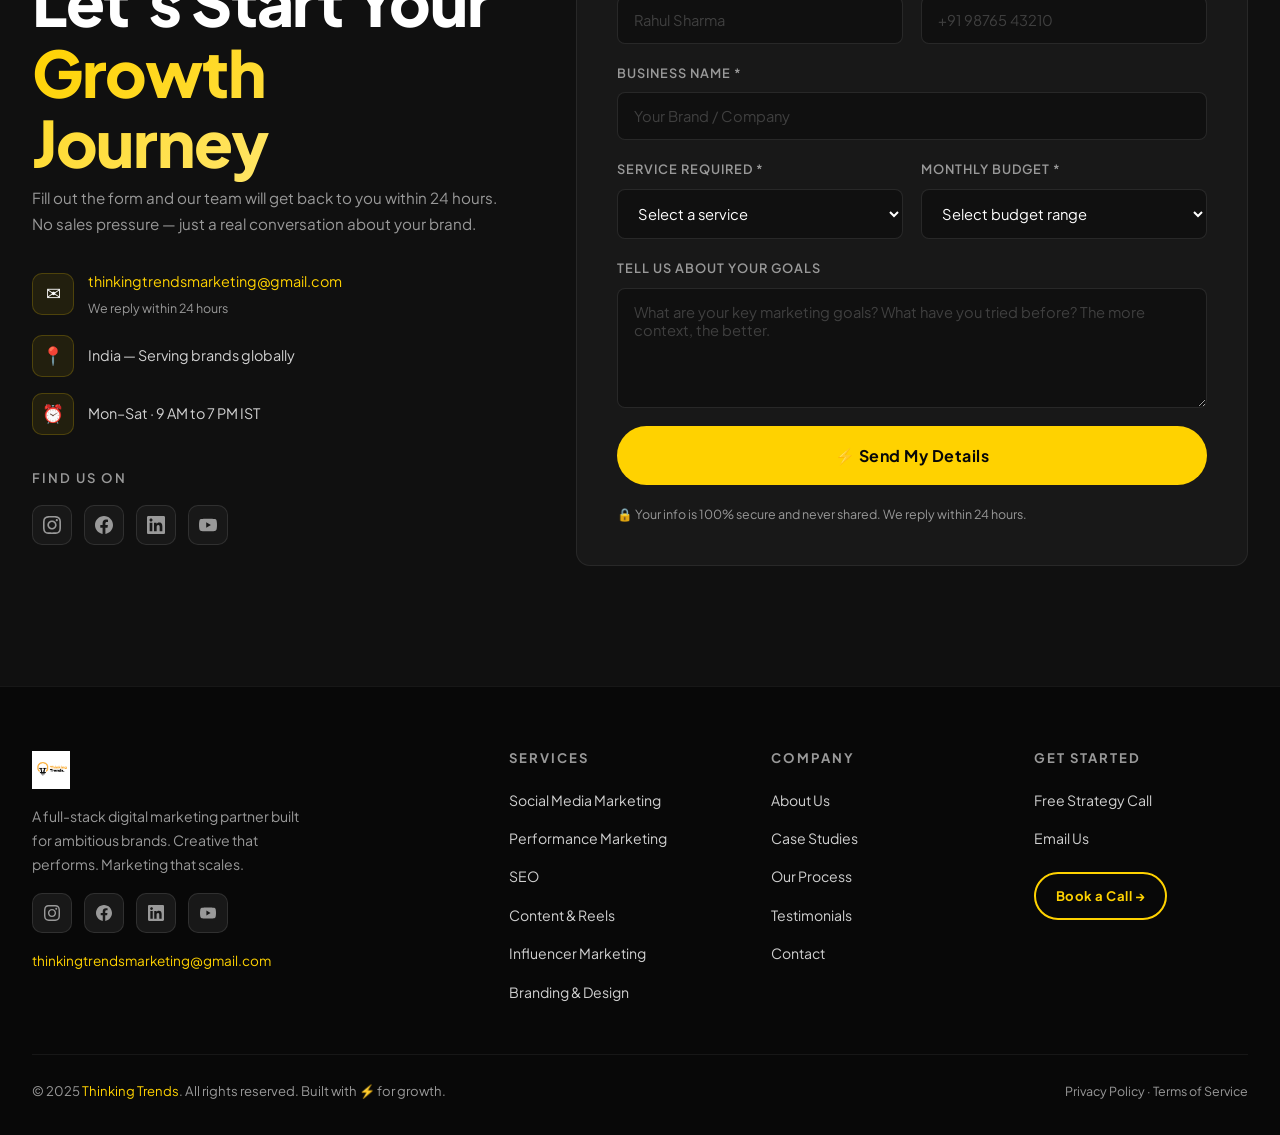
==== commit 6ba36fe1: "feat: exact layout replication with SVG label arrows and counter-rotation" ====
--- a/index.html
+++ b/index.html
@@ -42,7 +42,7 @@
   <link
     href="https://fonts.googleapis.com/css2?family=Plus+Jakarta+Sans:ital,wght@0,300;0,400;0,500;0,600;0,700;0,800;1,400&display=swap"
     rel="stylesheet" />
-  <link rel="stylesheet" href="styles.css?v=5" />
+  <link rel="stylesheet" href="styles.css?v=10" />
 </head>
 
 <body>
@@ -78,7 +78,7 @@
         <li class="nav-dot">·</li>
         <li><a href="#contact">Contact</a></li>
       </ul>
-      <div class="nav-cta-wrap">
+      <div class="nav-cta-wrap" style="display: none;">
         <a href="#contact" class="btn btn-nav-cta">Book a call</a>
       </div>
       <button class="hamburger" id="hamburger" aria-label="Toggle menu">
@@ -106,7 +106,16 @@
     <div class="hero-floats" aria-hidden="true">
 
       <!-- 01 Viral Reel Phone -->
-      <div class="hf-card hf-phone" data-label="01" data-title="THE VIRAL REEL">
+      <div class="hf-card hf-phone">
+        <div class="hf-label hf-label-right">
+          <svg class="hf-arrow hf-arrow-left" viewBox="0 0 50 50" fill="none" stroke="rgba(255,255,255,0.7)" stroke-width="1.5" stroke-dasharray="4 4" stroke-linecap="round" stroke-linejoin="round">
+            <path d="M40 10 Q 20 20 10 40" />
+            <path d="M10 40 L 15 30 M10 40 L 20 40" />
+          </svg>
+          <div class="hf-label-text">
+            <span class="hf-label-num">01</span> <span class="hf-label-title">THE<br>VIRAL REEL</span>
+          </div>
+        </div>
         <div class="hf-phone-screen">
           <div class="hf-phone-top">
             <span class="hf-phone-tag">Reels</span>
@@ -122,7 +131,16 @@
       </div>
 
       <!-- 02 Ad Dashboard -->
-      <div class="hf-card hf-dashboard" data-label="02" data-title="THE AD DASHBOARD">
+      <div class="hf-card hf-dashboard">
+        <div class="hf-label hf-label-top-left">
+          <div class="hf-label-text hf-label-row">
+            <span class="hf-label-num">02</span> <span class="hf-label-title">THE AD DASHBOARD</span>
+          </div>
+          <svg class="hf-arrow hf-arrow-down-right" viewBox="0 0 50 50" fill="none" stroke="rgba(255,255,255,0.7)" stroke-width="1.5" stroke-dasharray="4 4" stroke-linecap="round" stroke-linejoin="round">
+            <path d="M10 10 Q 25 30 40 40" />
+            <path d="M40 40 L 30 38 M40 40 L 38 30" />
+          </svg>
+        </div>
         <div class="hf-dash-header">
           <span class="hf-meta-icon">&#9744; Meta Ads</span>
           <span class="hf-active">● Campaign Active</span>
@@ -148,7 +166,16 @@
       </div>
 
       <!-- 03 Strategy Brain (glowing bulb) -->
-      <div class="hf-card hf-brain" data-label="03" data-title="THE STRATEGY BRAIN">
+      <div class="hf-card hf-brain">
+        <div class="hf-label hf-label-left">
+          <div class="hf-label-text hf-label-row">
+            <span class="hf-label-num">03</span> <span class="hf-label-title">THE STRATEGY<br>BRAIN</span>
+          </div>
+          <svg class="hf-arrow hf-arrow-right" viewBox="0 0 50 50" fill="none" stroke="rgba(255,255,255,0.7)" stroke-width="1.5" stroke-dasharray="4 4" stroke-linecap="round" stroke-linejoin="round">
+            <path d="M10 10 Q 25 30 40 40" />
+            <path d="M40 40 L 30 38 M40 40 L 38 30" />
+          </svg>
+        </div>
         <div class="hf-brain-inner">
           <div class="hf-brain-glow"></div>
           <div class="hf-brain-icon">💡</div>
@@ -158,7 +185,16 @@
       </div>
 
       <!-- 04 Creator Collab -->
-      <div class="hf-card hf-creator" data-label="04" data-title="THE CREATOR COLLAB">
+      <div class="hf-card hf-creator">
+        <div class="hf-label hf-label-top-left">
+          <div class="hf-label-text">
+            <span class="hf-label-num">04</span> <span class="hf-label-title">THE CREATOR<br>COLLAB</span>
+          </div>
+          <svg class="hf-arrow hf-arrow-down-right" viewBox="0 0 50 50" fill="none" stroke="rgba(255,255,255,0.7)" stroke-width="1.5" stroke-dasharray="4 4" stroke-linecap="round" stroke-linejoin="round">
+            <path d="M10 10 Q 25 30 40 40" />
+            <path d="M40 40 L 30 38 M40 40 L 38 30" />
+          </svg>
+        </div>
         <div class="hf-creator-top">
           <span class="hf-collab-badge">👥 COLLABORATION</span>
         </div>
@@ -178,7 +214,16 @@
       </div>
 
       <!-- 05 Automation Chat -->
-      <div class="hf-card hf-chat" data-label="05" data-title="THE AUTOMATION CHAT BUBBLE">
+      <div class="hf-card hf-chat">
+        <div class="hf-label hf-label-left">
+          <div class="hf-label-text hf-label-row">
+            <span class="hf-label-num">05</span> <span class="hf-label-title">THE<br>AUTOMATION<br>CHAT BUBBLE</span>
+          </div>
+          <svg class="hf-arrow hf-arrow-right" viewBox="0 0 50 50" fill="none" stroke="rgba(255,255,255,0.7)" stroke-width="1.5" stroke-dasharray="4 4" stroke-linecap="round" stroke-linejoin="round">
+            <path d="M10 10 Q 25 30 40 40" />
+            <path d="M40 40 L 30 38 M40 40 L 38 30" />
+          </svg>
+        </div>
         <div class="hf-chat-header">
           <span class="hf-wa-dot">●</span> Automation Flow
           <span class="hf-active">● Active</span>
@@ -191,31 +236,31 @@
         <div class="hf-chat-footer">24/7</div>
       </div>
 
-      <!-- Yellow ring decoration -->
-      <div class="hf-yellow-ring"></div>
-    </div>
+      </div>
 
     <!-- Giant headline background text -->
-    <div class="hero-big-text" aria-hidden="true">thinking trends</div>
+    <div class="hero-big-text" aria-hidden="true"><span class="hbt-t">t</span>hinking trend<span class="hbt-s">s</span></div>
 
     <!-- Left content -->
-    <div class="container hero-layout">
+    <div class="hero-layout">
       <div class="hero-left">
         <div class="hero-agency-label">DIGITAL GROWTH AGENCY</div>
         <p class="hero-desc">
           We turn content, campaigns, creators, and data into growth systems for modern brands.
         </p>
         <div class="hero-cta-row">
-          <a href="#contact" class="btn btn-hero-primary">Build My Brand →</a>
-          <a href="#services" class="btn btn-hero-ghost">View Services</a>
+          <a href="#contact" class="btn btn-hero-primary">Build My Brand &rarr;</a>
+          <a href="#services" class="btn-hero-underline">View Services</a>
         </div>
       </div>
 
       <!-- Bottom right counter -->
       <div class="hero-counter">
-        <span class="hero-counter-num">01</span>
-        <span class="hero-counter-sep">/</span>
-        <span class="hero-counter-total">06</span>
+        <div class="hero-counter-top">
+          <span class="hero-counter-num"><span class="yellow-text">01</span></span>
+          <span class="hero-counter-sep">/</span>
+          <span class="hero-counter-total">06</span>
+        </div>
         <div class="hero-counter-label">BRAND GROWTH SYSTEMS —<br>SOCIAL · ADS · CREATORS · AUTOMATION</div>
       </div>
     </div>
@@ -1116,7 +1161,7 @@
     </div>
   </footer>
 
-  <script src="main.js?v=5"></script>
+  <script src="main.js?v=10"></script>
 </body>
 
 </html>
--- a/styles.css
+++ b/styles.css
@@ -405,16 +405,8 @@
   gap: 24px;
 }
 
-.nav-links {
-  order: 1;
-  display: flex;
-  align-items: center;
-  gap: 6px;
-  list-style: none;
-}
-
 .nav-logo {
-  order: 2;
+  order: 0; /* Reset to left */
   display: flex;
   align-items: center;
   gap: 10px;
@@ -423,22 +415,22 @@
 }
 
 .nav-logo img {
-  height: 62px;
-  width: auto;
-  object-fit: contain;
-  filter: drop-shadow(0 0 4px rgba(255,210,0,0.2));
-}
-
-.nav-logo-text {
-  display: none; /* Keep it hidden as per original clean design */
+  height: 52px;
+  width: 52px; /* Square dimensions for perfect circle */
+  object-fit: cover;
+  border-radius: 50%;
+  border: 2px solid var(--yellow);
+  filter: drop-shadow(0 0 8px rgba(255,210,0,0.3));
 }
 
 .nav-links {
+  order: 1;
   display: flex;
   align-items: center;
   gap: 6px;
   list-style: none;
-  margin-right: auto; /* Push everything else to the right */
+  margin-right: 0;
+  margin-left: auto; /* Push nav links and CTA to the right */
 }
 
 .nav-links a {
@@ -474,7 +466,7 @@
 }
 
 .nav-cta-wrap {
-  order: 3;
+  order: 2;
   display: flex;
   gap: 12px;
   align-items: center;
@@ -578,20 +570,70 @@
 /* Giant heading text — centered in hero */
 .hero-big-text {
   position: absolute;
-  top: 48%;
+  top: 50%;
   left: 50%;
   transform: translate(-50%, -50%);
   font-family: var(--font-heading);
   font-weight: 900;
-  font-size: clamp(3.5rem, 11vw, 13rem);
-  line-height: 0.9;
-  letter-spacing: -0.04em;
+  font-size: clamp(3rem, 10vw, 12rem);
+  line-height: 0.85;
+  letter-spacing: -0.02em;
+  opacity: 1;
   color: var(--white);
   white-space: nowrap;
   z-index: 1;
   pointer-events: none;
   user-select: none;
-  animation: fadeInUp 1s 0.3s ease both;
+  animation: fadeInUpCenter 1s 0.3s ease both;
+}
+
+@keyframes fadeInUpCenter {
+  from {
+    opacity: 0;
+    transform: translate(-50%, calc(-50% + 30px));
+  }
+  to {
+    opacity: 1;
+    transform: translate(-50%, -50%);
+  }
+}
+
+.hbt-t {
+  position: relative;
+  display: inline-block;
+}
+
+/* Yellow Swoosh under the "t" */
+.hero-big-text::after {
+  content: '';
+  position: absolute;
+  bottom: 8%;
+  left: -15px;
+  width: 12%;
+  height: 16px;
+  background: var(--yellow);
+  border-radius: 10px;
+  transform: rotate(-3deg);
+  z-index: -1;
+  box-shadow: 0 0 15px rgba(255,210,0,0.5);
+}
+
+.hbt-s {
+  position: relative;
+  display: inline-block;
+}
+.hbt-s::before {
+  content: '';
+  position: absolute;
+  top: 50%;
+  left: 50%;
+  transform: translate(-50%, -50%);
+  width: 140%;
+  height: 140%;
+  border: 8px solid var(--yellow);
+  border-radius: 50%;
+  z-index: -1;
+  box-shadow: 0 0 20px rgba(255,210,0,0.4), inset 0 0 20px rgba(255,210,0,0.4);
 }
 
 /* Hero layout — left content bottom-left, counter bottom-right */
@@ -601,10 +643,10 @@
   display: flex;
   align-items: flex-end;
   justify-content: space-between;
-  padding-top: 80px;
-  padding-bottom: 80px;
+  padding: 80px 5vw;
   flex: 1;
   min-height: 0;
+  width: 100%;
 }
 
 .hero-left {
@@ -654,23 +696,33 @@
   box-shadow: var(--shadow-yellow);
 }
 
-.btn-hero-ghost {
+.btn-hero-underline {
   background: transparent;
   color: var(--white);
   font-weight: 600;
   font-size: 0.95rem;
-  padding: 15px 32px;
-  border-radius: 50px;
-  border: 2px solid rgba(255,255,255,0.25);
+  padding: 15px 10px;
   text-decoration: none;
   display: inline-flex;
   align-items: center;
+  position: relative;
   transition: var(--transition);
 }
-.btn-hero-ghost:hover {
-  border-color: var(--yellow);
-  color: var(--yellow);
-  transform: translateY(-3px);
+.btn-hero-underline::after {
+  content: '';
+  position: absolute;
+  bottom: 8px;
+  left: 10px;
+  right: 10px;
+  height: 2px;
+  background: var(--yellow);
+  transition: var(--transition);
+}
+.btn-hero-underline:hover {
+  color: var(--yellow);
+}
+.btn-hero-underline:hover::after {
+  bottom: 4px;
 }
 
 /* Bottom-right counter */
@@ -678,8 +730,11 @@
   display: flex;
   flex-direction: column;
   align-items: flex-end;
-  gap: 4px;
-  animation: fadeInUp 0.9s 0.7s ease both;
+  gap: 10px;
+}
+.hero-counter-top {
+  display: flex;
+  align-items: center;
 }
 .hero-counter-num {
   font-family: var(--font-heading);
@@ -692,18 +747,19 @@
   color: var(--gray);
   margin: 0 6px;
 }
+.yellow-text { color: var(--yellow); }
 .hero-counter-total {
   font-size: 1.5rem;
   font-weight: 600;
   color: var(--gray);
 }
 .hero-counter-label {
-  font-size: 0.65rem;
+  font-size: 0.75rem;
+  font-weight: 600;
   letter-spacing: 2px;
-  text-transform: uppercase;
   color: var(--gray);
   text-align: right;
-  line-height: 1.6;
+  line-height: 1.5;
 }
 
 /* ─── FLOATING UI CARDS ─────────────────────────────────────── */
@@ -725,29 +781,85 @@
   animation: cardFloat 6s ease-in-out infinite;
   box-shadow: 0 20px 60px rgba(0,0,0,0.5);
 }
-.hf-card::before {
-  content: attr(data-label) '  ' attr(data-title);
-  position: absolute;
-  top: -28px;
-  right: 0;
+.hf-label {
+  position: absolute;
+  display: flex;
+  align-items: center;
+  gap: 12px;
+  white-space: nowrap;
+  pointer-events: none;
+  transform: rotate(calc(var(--rot, 0deg) * -1));
+}
+.hf-label-text {
+  display: flex;
+  flex-direction: column;
+  align-items: flex-start;
+  line-height: 1.2;
+}
+.hf-label-row {
+  flex-direction: row;
+  align-items: center;
+  gap: 8px;
+}
+.hf-label-num {
+  font-family: var(--font-heading);
+  font-size: 1.1rem;
+  font-weight: 800;
+  color: var(--black);
+  background: var(--yellow);
+  padding: 2px 6px;
+  border-radius: 50px;
+}
+.hf-label-title {
   font-size: 0.6rem;
   letter-spacing: 2px;
   font-weight: 700;
   color: var(--gray);
-  white-space: nowrap;
+  text-transform: uppercase;
+}
+.hf-arrow {
+  width: 50px;
+  height: 50px;
+  flex-shrink: 0;
+  overflow: visible;
+}
+
+/* Specific label positioning */
+.hf-label-right {
+  top: 10px;
+  left: calc(100% + 20px);
+}
+.hf-label-left {
+  top: 10px;
+  right: calc(100% + 20px);
+  flex-direction: row-reverse;
+}
+.hf-label-top-left {
+  bottom: calc(100% + 10px);
+  right: 20px;
+  flex-direction: column;
+  align-items: flex-end;
+}
+.hf-label-bottom-left {
+  top: calc(100% + 10px);
+  right: 40px;
+  flex-direction: column;
+  align-items: flex-end;
 }
 
 @keyframes cardFloat {
-  0%,100% { transform: translateY(0); }
-  50%      { transform: translateY(-12px); }
+  0%,100% { transform: translateY(0) rotate(var(--rot, 0deg)); }
+  50%      { transform: translateY(-12px) rotate(var(--rot, 0deg)); }
 }
 
 /* 01 — Phone / Viral Reel — top center */
 .hf-phone {
-  top: 14%;
-  left: 50%;
-  transform: translateX(-50%);
-  width: 150px;
+  --rot: -10deg;
+  top: 10vh;
+  right: 15vw;
+  left: auto;
+  transform: rotate(var(--rot));
+  width: 240px;
   padding: 8px;
   animation-delay: 0s;
   border-radius: 20px;
@@ -800,9 +912,12 @@
 
 /* 02 — Dashboard — top right */
 .hf-dashboard {
-  top: 14%;
-  right: 3%;
-  width: 210px;
+  --rot: 8deg;
+  top: 12vh;
+  left: 36vw;
+  right: auto;
+  transform: rotate(var(--rot));
+  width: 280px;
   padding: 14px;
   animation-delay: 1s;
 }
@@ -835,11 +950,13 @@
 
 /* 03 — Strategy Brain — center slightly above middle */
 .hf-brain {
-  top: 55%;
+  --rot: 0deg;
+  top: auto;
+  bottom: 8vh;
   left: 50%;
-  transform: translateX(-50%);
-  width: 110px;
-  height: 110px;
+  transform: translateX(-50%) rotate(var(--rot));
+  width: 160px;
+  height: 160px;
   display: flex;
   align-items: center;
   justify-content: center;
@@ -882,9 +999,12 @@
 
 /* 04 — Creator Collab — right center */
 .hf-creator {
-  top: 42%;
-  right: 2%;
-  width: 195px;
+  --rot: -12deg;
+  top: auto;
+  bottom: 15vh;
+  right: 15vw;
+  transform: rotate(var(--rot));
+  width: 260px;
   padding: 12px;
   animation-delay: 1.5s;
 }
@@ -936,9 +1056,12 @@
 
 /* 05 — Automation Chat — left side */
 .hf-chat {
-  top: 42%;
-  left: 2%;
-  width: 185px;
+  --rot: 12deg;
+  top: auto;
+  bottom: 10vh;
+  left: 35vw;
+  transform: rotate(var(--rot));
+  width: 250px;
   padding: 12px;
   animation-delay: 2s;
 }
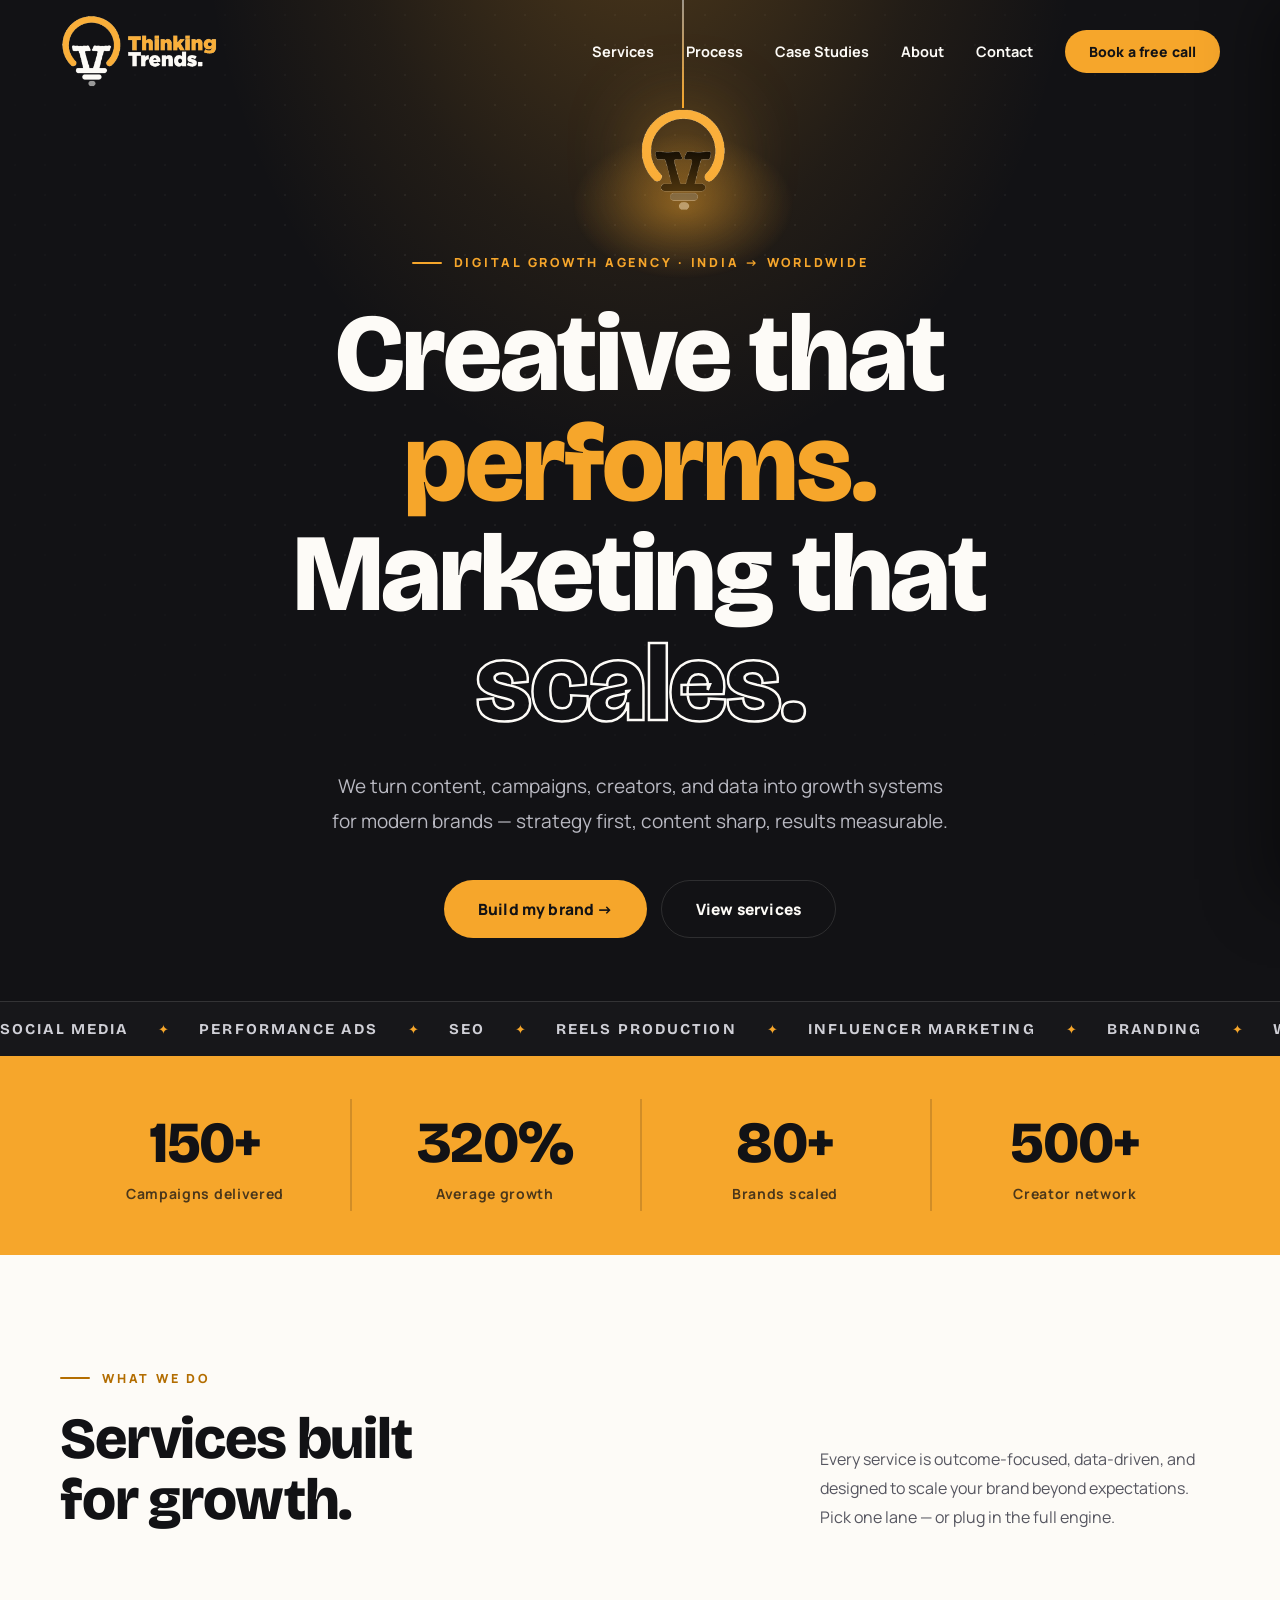
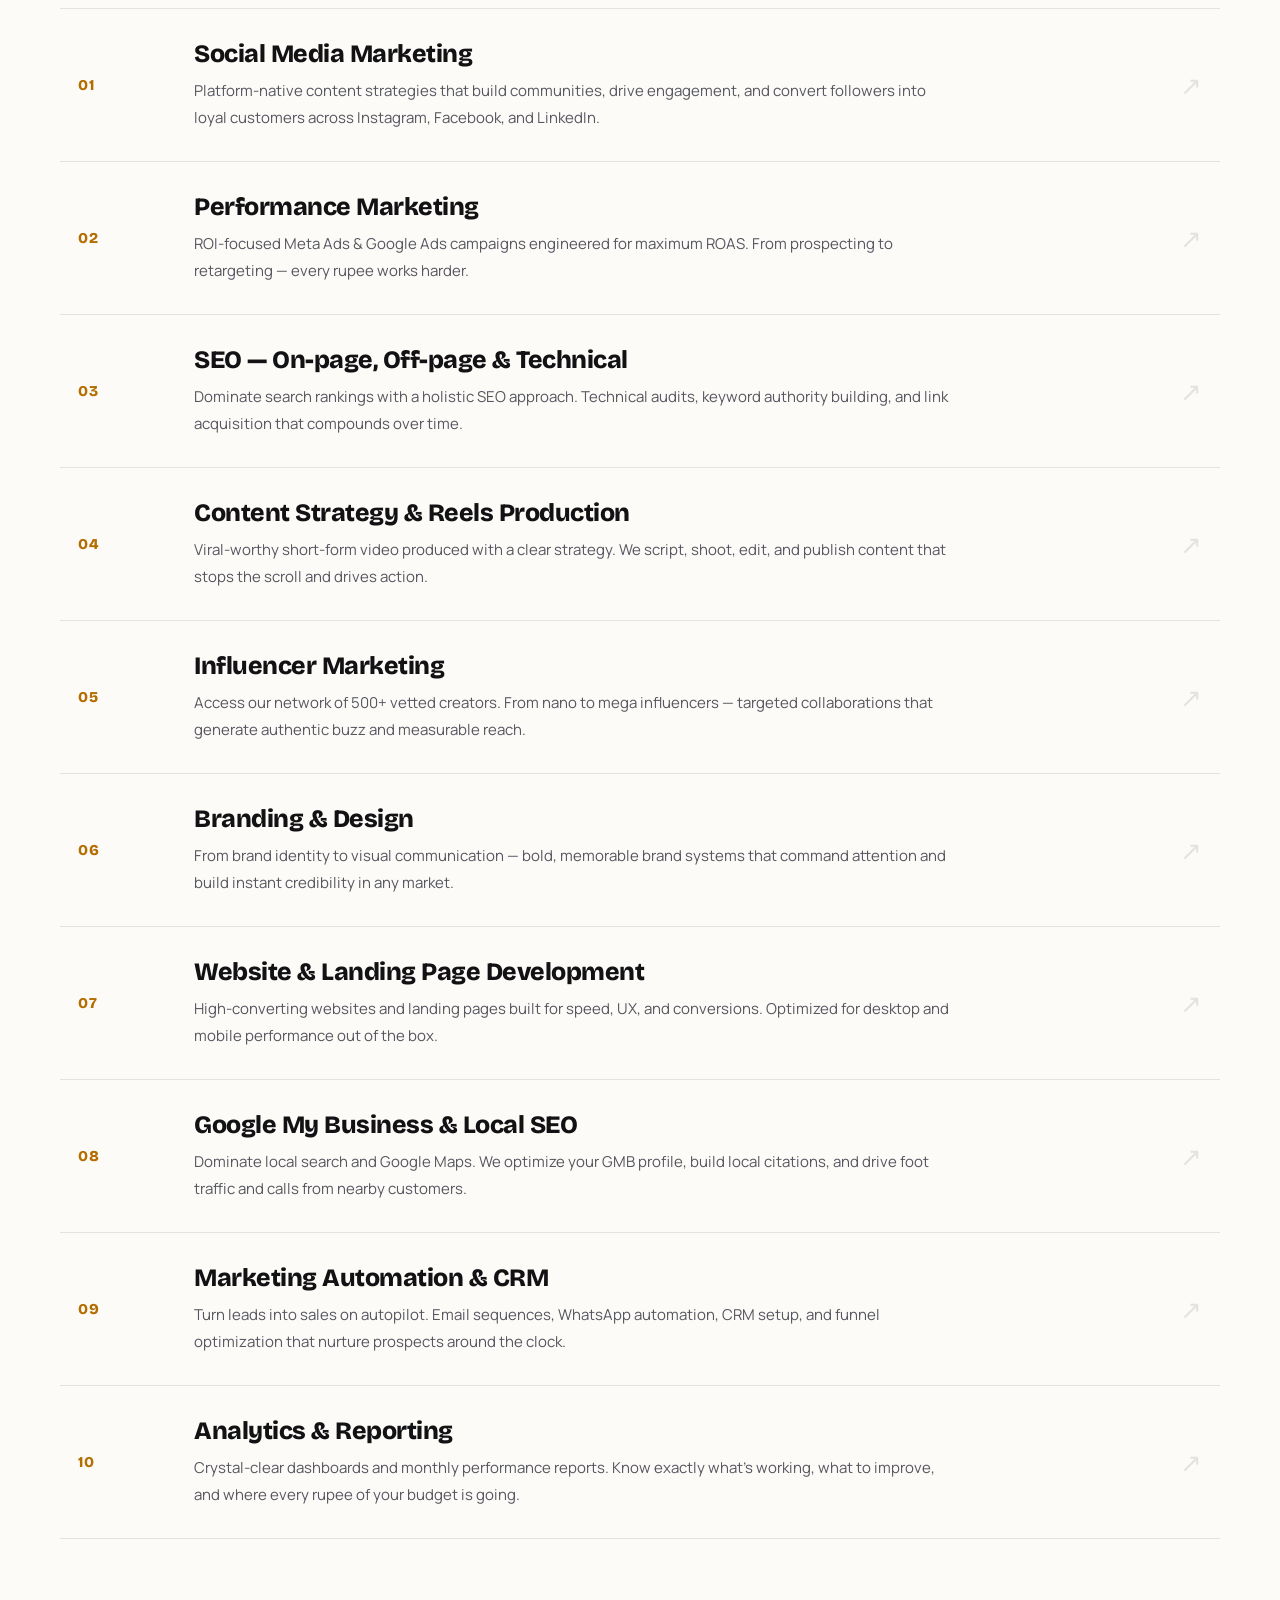
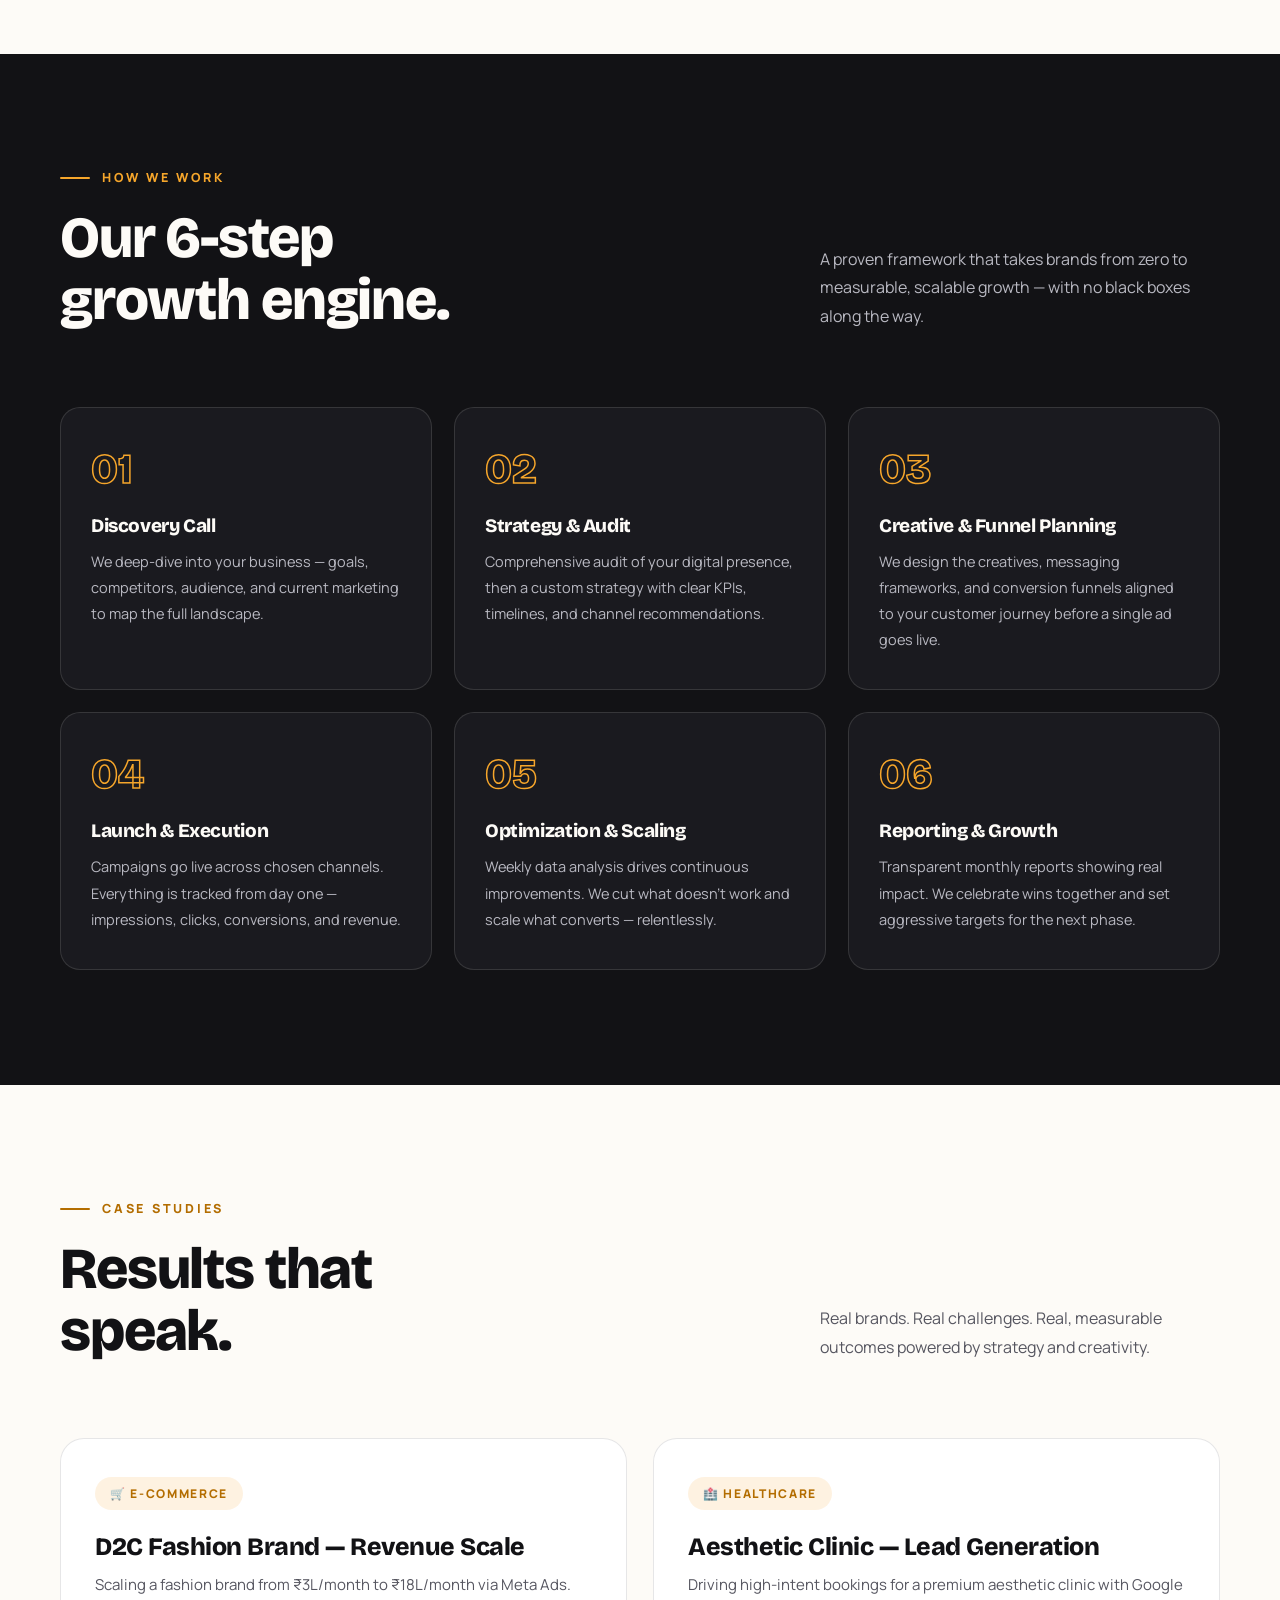
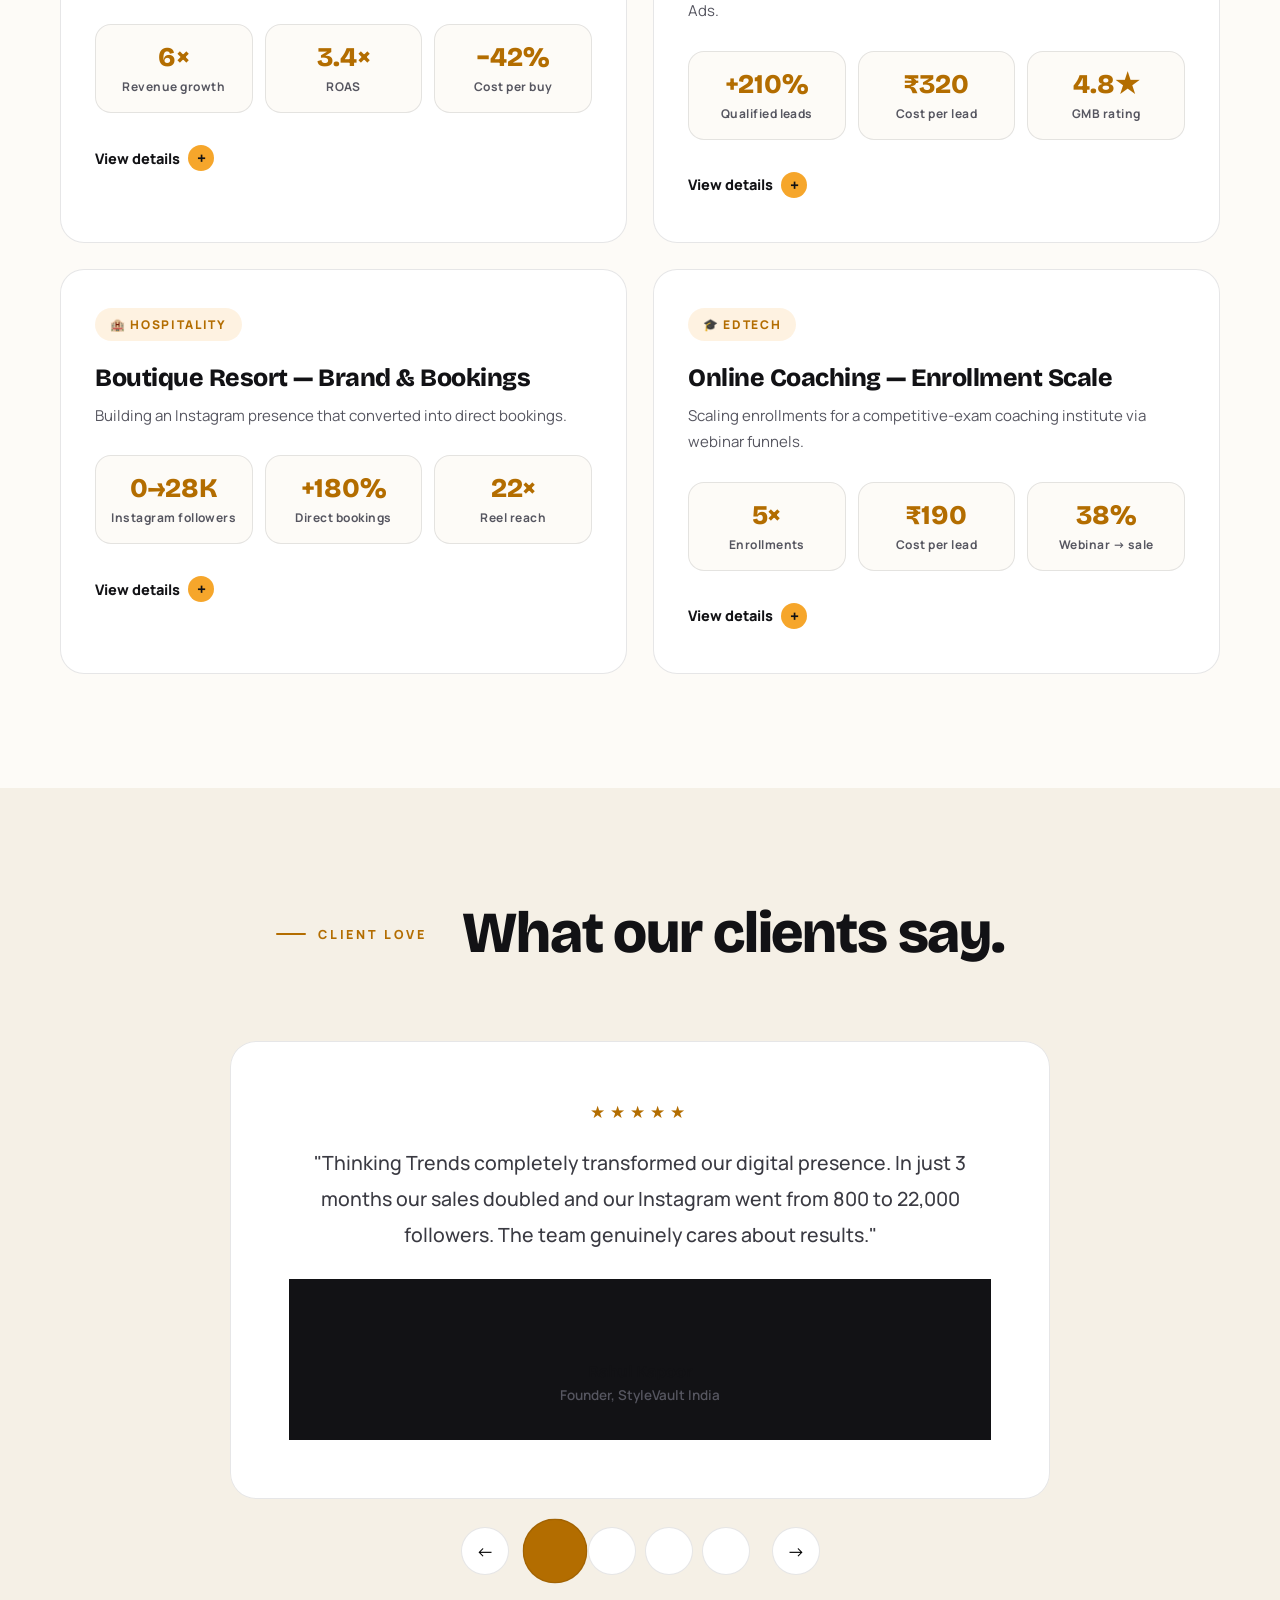
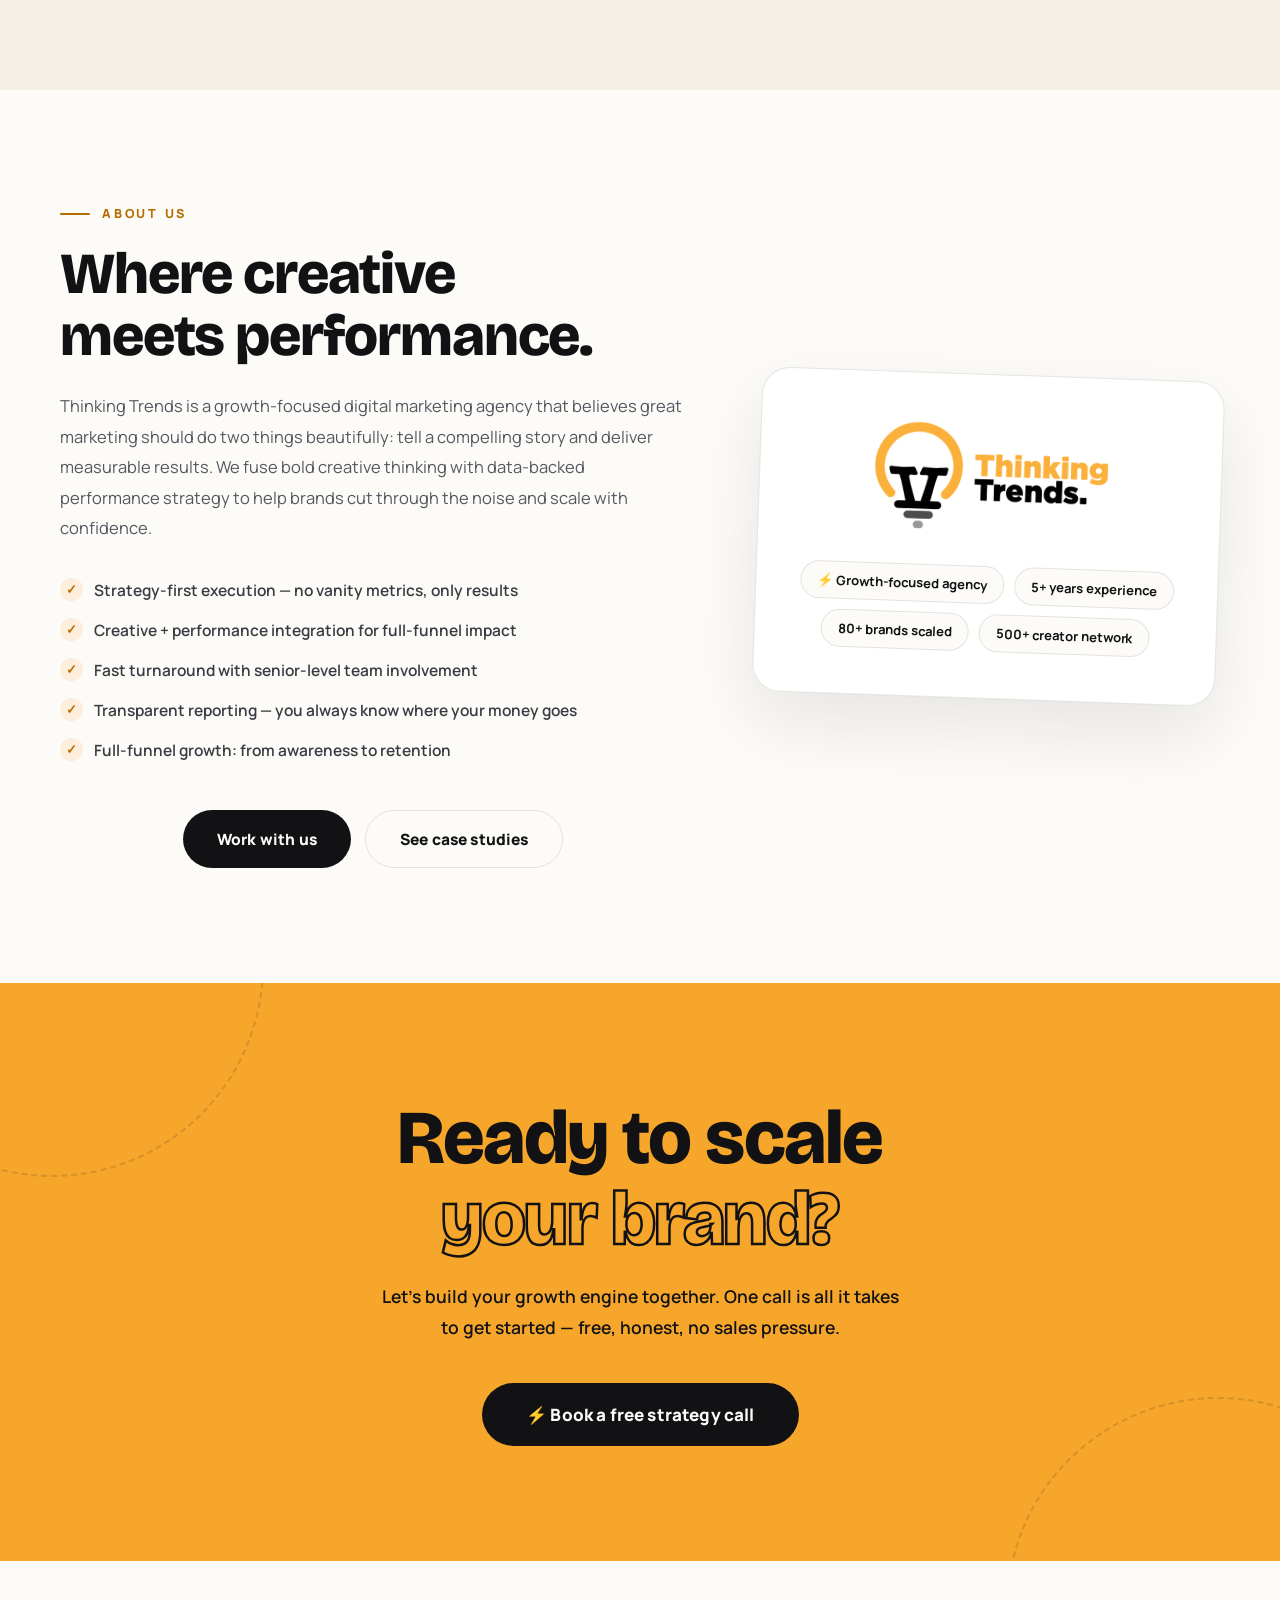
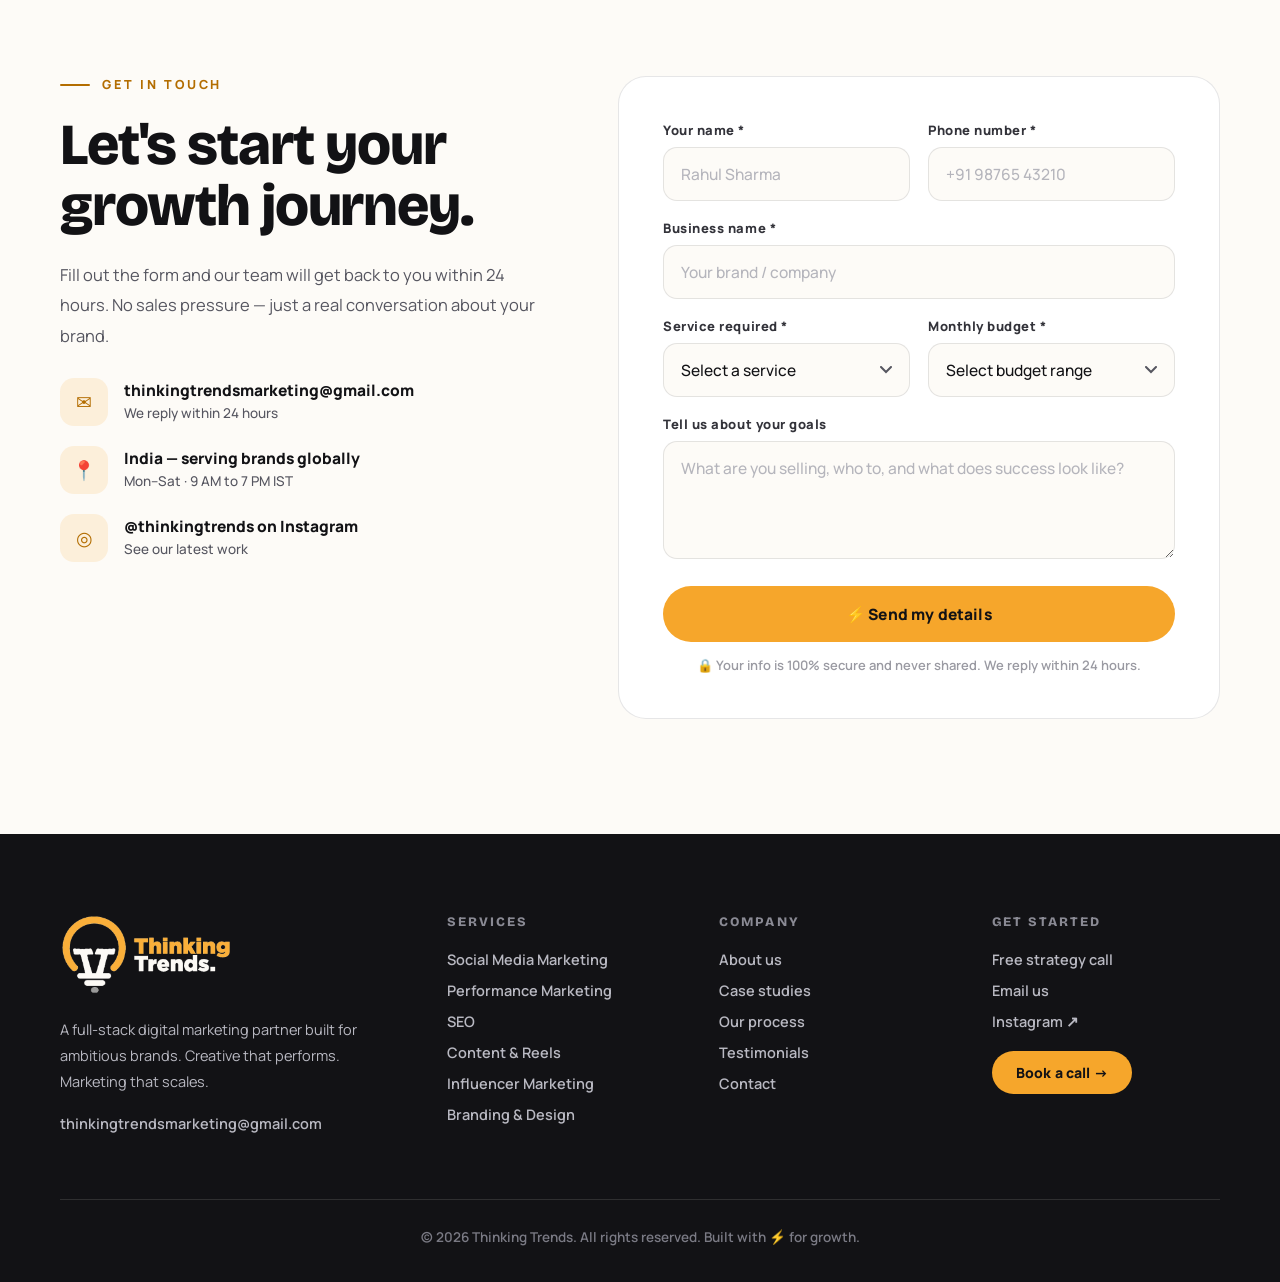
==== commit 521c9c5d: "Add files via upload" ====
--- a/index.html
+++ b/index.html
@@ -1,1167 +1,392 @@
 <!DOCTYPE html>
 <html lang="en">
-
 <head>
-  <meta charset="UTF-8" />
-  <meta name="viewport" content="width=device-width, initial-scale=1.0" />
-  <title>Thinking Trends — Digital Marketing Agency | Creative That Performs</title>
-  <meta name="description"
-    content="Thinking Trends is a full-stack digital marketing agency blending creative storytelling with performance marketing. SEO, Social Media, Meta Ads, Google Ads, Branding & More." />
-  <meta name="keywords"
-    content="digital marketing agency India, SEO agency, social media marketing, Meta Ads, Google Ads, performance marketing, Thinking Trends, branding agency, content marketing, influencer marketing" />
-  <meta name="author" content="Thinking Trends" />
-  <meta name="robots" content="index, follow" />
-  <meta name="theme-color" content="#FFD200" />
-
-  <!-- Canonical -->
-  <link rel="canonical" href="https://thinkingtrends.in/" />
-
-  <!-- Open Graph (Facebook, WhatsApp, LinkedIn previews) -->
-  <meta property="og:type" content="website" />
-  <meta property="og:url" content="https://thinkingtrends.in/" />
-  <meta property="og:title" content="Thinking Trends — Digital Marketing Agency" />
-  <meta property="og:description"
-    content="Full-stack digital marketing partner. SEO, Meta Ads, Google Ads, Social Media, Branding & Content that scales your brand." />
-  <meta property="og:image" content="https://thinkingtrends.in/logo.png" />
-  <meta property="og:site_name" content="Thinking Trends" />
-  <meta property="og:locale" content="en_IN" />
-
-  <!-- Twitter Card -->
-  <meta name="twitter:card" content="summary_large_image" />
-  <meta name="twitter:title" content="Thinking Trends — Digital Marketing Agency" />
-  <meta name="twitter:description"
-    content="Creative that performs. Marketing that scales. Full-stack digital growth partner." />
-  <meta name="twitter:image" content="https://thinkingtrends.in/logo.png" />
-
-  <!-- Favicon -->
-  <link rel="icon" type="image/png" href="logo.png" />
-  <link rel="apple-touch-icon" href="logo.png" />
-
-  <link rel="preconnect" href="https://fonts.googleapis.com" />
-  <link rel="preconnect" href="https://fonts.gstatic.com" crossorigin />
-  <link
-    href="https://fonts.googleapis.com/css2?family=Plus+Jakarta+Sans:ital,wght@0,300;0,400;0,500;0,600;0,700;0,800;1,400&display=swap"
-    rel="stylesheet" />
-  <link rel="stylesheet" href="styles.css?v=10" />
+<meta charset="UTF-8">
+<meta name="viewport" content="width=device-width, initial-scale=1.0">
+<title>Thinking Trends — Digital Marketing Agency | Creative That Performs</title>
+<meta name="description" content="Thinking Trends is a full-stack digital marketing agency. Social media, performance ads, SEO, reels, influencer marketing, branding and web development — growth systems for modern brands.">
+<meta property="og:title" content="Thinking Trends — Creative That Performs">
+<meta property="og:description" content="We turn content, campaigns, creators, and data into growth systems for modern brands.">
+<meta property="og:type" content="website">
+<meta property="og:image" content="/logo.png">
+<link rel="icon" type="image/png" href="/bulb.png">
+<link rel="preload" as="image" href="/bulb.png">
+<link rel="preconnect" href="https://fonts.googleapis.com">
+<link rel="preconnect" href="https://fonts.gstatic.com" crossorigin>
+<link href="https://fonts.googleapis.com/css2?family=Bricolage+Grotesque:opsz,wght@12..96,500;12..96,700;12..96,800&family=Manrope:wght@400;500;600;700;800&display=swap" rel="stylesheet">
+<link rel="stylesheet" href="/styles.css">
 </head>
-
 <body>
 
-  <!-- Page Loader -->
-  <div id="page-loader">
-    <div class="loader-scene">
-      <div class="loader-logo-wrap" id="loader-logo-wrap">
-        <div class="loader-glow-ring" id="loader-glow"></div>
-        <div class="loader-glow-burst" id="loader-burst"></div>
-        <img src="logo.png" class="loader-logo-img" id="loader-img" alt="Thinking Trends" />
-      </div>
-      <p class="loader-brand-name" id="loader-brand">Thinking Trends</p>
-    </div>
-  </div>
-
-  <!-- Custom Cursor -->
-  <div class="cursor-dot"></div>
-  <div class="cursor-ring"></div>
-
-  <!-- ── NAVBAR ─────────────────────────────────────── -->
-  <nav id="navbar">
-    <div class="container nav-inner">
-      <a href="#hero" class="nav-logo">
-        <img src="logo.png" alt="Thinking Trends Logo" />
-      </a>
-      <ul class="nav-links">
-        <li><a href="#work">Work</a></li>
-        <li class="nav-dot">·</li>
-        <li><a href="#services">Services</a></li>
-        <li class="nav-dot">·</li>
-        <li><a href="#process">Process</a></li>
-        <li class="nav-dot">·</li>
-        <li><a href="#contact">Contact</a></li>
+<div id="progress" aria-hidden="true"></div>
+
+<!-- ══════════ NAV ══════════ -->
+<nav id="navbar">
+  <div class="container nav-bar">
+    <a href="#hero" class="nav-logo" aria-label="Thinking Trends home">
+      <img src="/logo-white.png" alt="Thinking Trends" width="170" height="80" class="logo-dark-bg">
+      <img src="/logo.png" alt="" width="170" height="80" class="logo-light-bg" aria-hidden="true">
+    </a>
+    <div class="nav-links">
+      <a href="#services">Services</a>
+      <a href="#process">Process</a>
+      <a href="#work">Case Studies</a>
+      <a href="#about">About</a>
+      <a href="#contact">Contact</a>
+      <a href="#contact" class="btn btn-amber btn-sm magnetic"><span>Book a free call</span></a>
+    </div>
+    <button id="hamburger" aria-label="Open menu" aria-expanded="false"><span></span><span></span><span></span></button>
+  </div>
+</nav>
+<div id="mobile-nav" aria-hidden="true">
+  <a href="#services">Services</a>
+  <a href="#process">Process</a>
+  <a href="#work">Case Studies</a>
+  <a href="#about">About</a>
+  <a href="#contact">Contact</a>
+  <a href="#contact" class="m-cta">Book a free strategy call →</a>
+</div>
+<div id="nav-overlay"></div>
+
+<!-- ══════════ HERO ══════════ -->
+<header id="hero">
+  <div class="hero-grain" aria-hidden="true"></div>
+  <div class="hero-glow" aria-hidden="true"></div>
+
+  <div class="hanging-bulb" aria-hidden="true">
+    <div class="cord"></div>
+    <img src="/bulb.png" alt="" width="86" height="103">
+    <div class="bulb-light"></div>
+  </div>
+
+  <div class="container hero-inner">
+    <p class="eyebrow reveal-line"><span>Digital growth agency · India → Worldwide</span></p>
+    <h1>
+      <span class="line-mask"><span class="line">Creative that</span></span>
+      <span class="line-mask"><span class="line"><em>performs.</em></span></span>
+      <span class="line-mask"><span class="line">Marketing that</span></span>
+      <span class="line-mask"><span class="line"><em class="outline">scales.</em></span></span>
+    </h1>
+    <p class="hero-sub reveal-line d5"><span>We turn content, campaigns, creators, and data into growth systems for modern brands — strategy first, content sharp, results measurable.</span></p>
+    <div class="hero-btns reveal-line d6"><span>
+      <a href="#contact" class="btn btn-amber magnetic"><span>Build my brand →</span></a>
+      <a href="#services" class="btn btn-outline magnetic"><span>View services</span></a>
+    </span></div>
+  </div>
+
+  <div class="marquee" aria-hidden="true">
+    <div class="marquee-track">
+      <span>Social Media</span><i>✦</i><span>Performance Ads</span><i>✦</i><span>SEO</span><i>✦</i><span>Reels Production</span><i>✦</i><span>Influencer Marketing</span><i>✦</i><span>Branding</span><i>✦</i><span>Web Development</span><i>✦</i><span>Automation</span><i>✦</i>
+      <span>Social Media</span><i>✦</i><span>Performance Ads</span><i>✦</i><span>SEO</span><i>✦</i><span>Reels Production</span><i>✦</i><span>Influencer Marketing</span><i>✦</i><span>Branding</span><i>✦</i><span>Web Development</span><i>✦</i><span>Automation</span><i>✦</i>
+    </div>
+  </div>
+</header>
+
+<!-- ══════════ STATS ══════════ -->
+<section id="stats" aria-label="Key numbers">
+  <div class="container stats-grid">
+    <div class="stat"><span class="stat-num" data-target="150" data-suffix="+">0</span><span class="stat-label">Campaigns delivered</span></div>
+    <div class="stat"><span class="stat-num" data-target="320" data-suffix="%">0</span><span class="stat-label">Average growth</span></div>
+    <div class="stat"><span class="stat-num" data-target="80" data-suffix="+">0</span><span class="stat-label">Brands scaled</span></div>
+    <div class="stat"><span class="stat-num" data-target="500" data-suffix="+">0</span><span class="stat-label">Creator network</span></div>
+  </div>
+</section>
+
+<!-- ══════════ SERVICES ══════════ -->
+<section id="services" class="light">
+  <div class="container">
+    <div class="sec-head">
+      <div>
+        <p class="eyebrow reveal">What we do</p>
+        <h2 class="reveal d1">Services built<br>for growth.</h2>
+      </div>
+      <p class="sec-sub reveal d2">Every service is outcome-focused, data-driven, and designed to scale your brand beyond expectations. Pick one lane — or plug in the full engine.</p>
+    </div>
+
+    <div class="svc-list">
+      <div class="svc-row reveal"><span class="svc-i">01</span><div class="svc-body"><h3>Social Media Marketing</h3><p>Platform-native content strategies that build communities, drive engagement, and convert followers into loyal customers across Instagram, Facebook, and LinkedIn.</p></div><span class="svc-arrow">↗</span></div>
+      <div class="svc-row reveal"><span class="svc-i">02</span><div class="svc-body"><h3>Performance Marketing</h3><p>ROI-focused Meta Ads &amp; Google Ads campaigns engineered for maximum ROAS. From prospecting to retargeting — every rupee works harder.</p></div><span class="svc-arrow">↗</span></div>
+      <div class="svc-row reveal"><span class="svc-i">03</span><div class="svc-body"><h3>SEO — On-page, Off-page &amp; Technical</h3><p>Dominate search rankings with a holistic SEO approach. Technical audits, keyword authority building, and link acquisition that compounds over time.</p></div><span class="svc-arrow">↗</span></div>
+      <div class="svc-row reveal"><span class="svc-i">04</span><div class="svc-body"><h3>Content Strategy &amp; Reels Production</h3><p>Viral-worthy short-form video produced with a clear strategy. We script, shoot, edit, and publish content that stops the scroll and drives action.</p></div><span class="svc-arrow">↗</span></div>
+      <div class="svc-row reveal"><span class="svc-i">05</span><div class="svc-body"><h3>Influencer Marketing</h3><p>Access our network of 500+ vetted creators. From nano to mega influencers — targeted collaborations that generate authentic buzz and measurable reach.</p></div><span class="svc-arrow">↗</span></div>
+      <div class="svc-row reveal"><span class="svc-i">06</span><div class="svc-body"><h3>Branding &amp; Design</h3><p>From brand identity to visual communication — bold, memorable brand systems that command attention and build instant credibility in any market.</p></div><span class="svc-arrow">↗</span></div>
+      <div class="svc-row reveal"><span class="svc-i">07</span><div class="svc-body"><h3>Website &amp; Landing Page Development</h3><p>High-converting websites and landing pages built for speed, UX, and conversions. Optimized for desktop and mobile performance out of the box.</p></div><span class="svc-arrow">↗</span></div>
+      <div class="svc-row reveal"><span class="svc-i">08</span><div class="svc-body"><h3>Google My Business &amp; Local SEO</h3><p>Dominate local search and Google Maps. We optimize your GMB profile, build local citations, and drive foot traffic and calls from nearby customers.</p></div><span class="svc-arrow">↗</span></div>
+      <div class="svc-row reveal"><span class="svc-i">09</span><div class="svc-body"><h3>Marketing Automation &amp; CRM</h3><p>Turn leads into sales on autopilot. Email sequences, WhatsApp automation, CRM setup, and funnel optimization that nurture prospects around the clock.</p></div><span class="svc-arrow">↗</span></div>
+      <div class="svc-row reveal"><span class="svc-i">10</span><div class="svc-body"><h3>Analytics &amp; Reporting</h3><p>Crystal-clear dashboards and monthly performance reports. Know exactly what's working, what to improve, and where every rupee of your budget is going.</p></div><span class="svc-arrow">↗</span></div>
+    </div>
+  </div>
+</section>
+
+<!-- ══════════ PROCESS ══════════ -->
+<section id="process">
+  <div class="container">
+    <div class="sec-head">
+      <div>
+        <p class="eyebrow reveal">How we work</p>
+        <h2 class="reveal d1">Our 6-step<br>growth engine.</h2>
+      </div>
+      <p class="sec-sub reveal d2">A proven framework that takes brands from zero to measurable, scalable growth — with no black boxes along the way.</p>
+    </div>
+    <div class="process-grid">
+      <div class="p-step reveal"><span class="p-num">01</span><h3>Discovery Call</h3><p>We deep-dive into your business — goals, competitors, audience, and current marketing to map the full landscape.</p></div>
+      <div class="p-step reveal d1"><span class="p-num">02</span><h3>Strategy &amp; Audit</h3><p>Comprehensive audit of your digital presence, then a custom strategy with clear KPIs, timelines, and channel recommendations.</p></div>
+      <div class="p-step reveal d2"><span class="p-num">03</span><h3>Creative &amp; Funnel Planning</h3><p>We design the creatives, messaging frameworks, and conversion funnels aligned to your customer journey before a single ad goes live.</p></div>
+      <div class="p-step reveal"><span class="p-num">04</span><h3>Launch &amp; Execution</h3><p>Campaigns go live across chosen channels. Everything is tracked from day one — impressions, clicks, conversions, and revenue.</p></div>
+      <div class="p-step reveal d1"><span class="p-num">05</span><h3>Optimization &amp; Scaling</h3><p>Weekly data analysis drives continuous improvements. We cut what doesn't work and scale what converts — relentlessly.</p></div>
+      <div class="p-step reveal d2"><span class="p-num">06</span><h3>Reporting &amp; Growth</h3><p>Transparent monthly reports showing real impact. We celebrate wins together and set aggressive targets for the next phase.</p></div>
+    </div>
+  </div>
+</section>
+
+<!-- ══════════ CASE STUDIES ══════════ -->
+<section id="work" class="light">
+  <div class="container">
+    <div class="sec-head">
+      <div>
+        <p class="eyebrow reveal">Case studies</p>
+        <h2 class="reveal d1">Results that<br>speak.</h2>
+      </div>
+      <p class="sec-sub reveal d2">Real brands. Real challenges. Real, measurable outcomes powered by strategy and creativity.</p>
+    </div>
+
+    <div class="cases-grid">
+      <article class="case-card reveal">
+        <span class="case-tag">🛒 E-commerce</span>
+        <h3>D2C Fashion Brand — Revenue Scale</h3>
+        <p class="case-sub">Scaling a fashion brand from ₹3L/month to ₹18L/month via Meta Ads.</p>
+        <div class="case-metrics">
+          <div><b>6×</b><span>Revenue growth</span></div>
+          <div><b>3.4×</b><span>ROAS</span></div>
+          <div><b>−42%</b><span>Cost per buy</span></div>
+        </div>
+        <button class="case-toggle" aria-expanded="false"><span>View details</span> <i>+</i></button>
+        <div class="case-details">
+          <div class="case-details-inner">
+            <h4>The problem</h4><p>Great products but poor ad structure, no retargeting, and a website converting at under 1%. CAC was unsustainably high.</p>
+            <h4>Our strategy</h4><p>Full funnel rebuild: UGC-style creatives for cold audiences, dynamic product ads for warm, email sequences for retention. Landing-page CRO doubled conversion rates.</p>
+            <h4>The results</h4><p>Revenue grew from ₹3L → ₹18L/month in 90 days. ROAS stabilized at 3.4×. Acquisition cost dropped 42%.</p>
+          </div>
+        </div>
+      </article>
+
+      <article class="case-card reveal d1">
+        <span class="case-tag">🏥 Healthcare</span>
+        <h3>Aesthetic Clinic — Lead Generation</h3>
+        <p class="case-sub">Driving high-intent bookings for a premium aesthetic clinic with Google Ads.</p>
+        <div class="case-metrics">
+          <div><b>+210%</b><span>Qualified leads</span></div>
+          <div><b>₹320</b><span>Cost per lead</span></div>
+          <div><b>4.8★</b><span>GMB rating</span></div>
+        </div>
+        <button class="case-toggle" aria-expanded="false"><span>View details</span> <i>+</i></button>
+        <div class="case-details">
+          <div class="case-details-inner">
+            <h4>The problem</h4><p>Poor online visibility, zero Google Ads presence, and full dependence on word-of-mouth referrals for bookings.</p>
+            <h4>Our strategy</h4><p>Hyper-local Google Ads on high-intent keywords, a rebuilt GMB profile with a review strategy, and Instagram content that humanized the brand.</p>
+            <h4>The results</h4><p>Leads up 210% in 60 days. CPL dropped to ₹320. GMB now drives 40+ calls per week organically.</p>
+          </div>
+        </div>
+      </article>
+
+      <article class="case-card reveal">
+        <span class="case-tag">🏨 Hospitality</span>
+        <h3>Boutique Resort — Brand &amp; Bookings</h3>
+        <p class="case-sub">Building an Instagram presence that converted into direct bookings.</p>
+        <div class="case-metrics">
+          <div><b>0→28K</b><span>Instagram followers</span></div>
+          <div><b>+180%</b><span>Direct bookings</span></div>
+          <div><b>22×</b><span>Reel reach</span></div>
+        </div>
+        <button class="case-toggle" aria-expanded="false"><span>View details</span> <i>+</i></button>
+        <div class="case-details">
+          <div class="case-details-inner">
+            <h4>The problem</h4><p>A beautiful resort with 200 followers, zero engagement, and full dependence on OTA platforms taking 25% commission.</p>
+            <h4>Our strategy</h4><p>Cinematic Reels capturing the resort experience, visits from 3 travel creators, and a direct-booking funnel via WhatsApp CRM + Meta retargeting.</p>
+            <h4>The results</h4><p>Instagram grew from 200 to 28K in 5 months. Direct bookings up 180%. OTA dependency cut by 40%.</p>
+          </div>
+        </div>
+      </article>
+
+      <article class="case-card reveal d1">
+        <span class="case-tag">🎓 EdTech</span>
+        <h3>Online Coaching — Enrollment Scale</h3>
+        <p class="case-sub">Scaling enrollments for a competitive-exam coaching institute via webinar funnels.</p>
+        <div class="case-metrics">
+          <div><b>5×</b><span>Enrollments</span></div>
+          <div><b>₹190</b><span>Cost per lead</span></div>
+          <div><b>38%</b><span>Webinar → sale</span></div>
+        </div>
+        <button class="case-toggle" aria-expanded="false"><span>View details</span> <i>+</i></button>
+        <div class="case-details">
+          <div class="case-details-inner">
+            <h4>The problem</h4><p>High-quality coaching content with very limited online reach — enrollments came only through referrals and offline sources.</p>
+            <h4>Our strategy</h4><p>An automated webinar funnel: Meta lead ads → free webinar → WhatsApp nurture → enrollment offer, with YouTube Shorts for organic reach.</p>
+            <h4>The results</h4><p>5× enrollment growth in 75 days. 38% webinar-to-sale conversion. CPL at ₹190 vs an industry average of ₹600+.</p>
+          </div>
+        </div>
+      </article>
+    </div>
+  </div>
+</section>
+
+<!-- ══════════ TESTIMONIALS ══════════ -->
+<section id="testimonials" class="light alt">
+  <div class="container">
+    <div class="sec-head center">
+      <p class="eyebrow reveal">Client love</p>
+      <h2 class="reveal d1">What our clients say.</h2>
+    </div>
+    <div class="t-slider reveal d2">
+      <div class="t-window">
+        <div class="t-track" id="t-track">
+          <blockquote class="t-card"><div class="t-stars">★★★★★</div><p>"Thinking Trends completely transformed our digital presence. In just 3 months our sales doubled and our Instagram went from 800 to 22,000 followers. The team genuinely cares about results."</p><footer><b>Rahul Kapoor</b><span>Founder, StyleVault India</span></footer></blockquote>
+          <blockquote class="t-card"><div class="t-stars">★★★★★</div><p>"The Google Ads and SEO strategy they built for our clinic was exceptional. We went from 10 leads a month to 60+ in just 8 weeks. Highly professional and deeply strategic team."</p><footer><b>Dr. Priya Sharma</b><span>Director, Glow Aesthetic Clinic</span></footer></blockquote>
+          <blockquote class="t-card"><div class="t-stars">★★★★★</div><p>"What I love about Thinking Trends is the transparency. Monthly reports that actually make sense, weekly updates, and a team that picks up the phone. Our ROAS has been consistently above 4× for 6 months."</p><footer><b>Aditya Mehta</b><span>CEO, NutriPure Supplements</span></footer></blockquote>
+          <blockquote class="t-card"><div class="t-stars">★★★★★</div><p>"Our resort was almost invisible online. Thinking Trends built our Instagram brand from scratch and the Reels genuinely went viral. Direct bookings are up 180% — it's been incredible."</p><footer><b>Sangeeta Nair</b><span>Owner, Serenity Mountain Escape</span></footer></blockquote>
+        </div>
+      </div>
+      <div class="t-nav">
+        <button id="t-prev" aria-label="Previous testimonial">←</button>
+        <div class="t-dots" id="t-dots"></div>
+        <button id="t-next" aria-label="Next testimonial">→</button>
+      </div>
+    </div>
+  </div>
+</section>
+
+<!-- ══════════ ABOUT ══════════ -->
+<section id="about" class="light">
+  <div class="container about-grid">
+    <div class="reveal">
+      <p class="eyebrow">About us</p>
+      <h2>Where creative<br>meets performance.</h2>
+      <p class="about-lead">Thinking Trends is a growth-focused digital marketing agency that believes great marketing should do two things beautifully: tell a compelling story and deliver measurable results. We fuse bold creative thinking with data-backed performance strategy to help brands cut through the noise and scale with confidence.</p>
+      <ul class="about-bullets">
+        <li>Strategy-first execution — no vanity metrics, only results</li>
+        <li>Creative + performance integration for full-funnel impact</li>
+        <li>Fast turnaround with senior-level team involvement</li>
+        <li>Transparent reporting — you always know where your money goes</li>
+        <li>Full-funnel growth: from awareness to retention</li>
       </ul>
-      <div class="nav-cta-wrap" style="display: none;">
-        <a href="#contact" class="btn btn-nav-cta">Book a call</a>
-      </div>
-      <button class="hamburger" id="hamburger" aria-label="Toggle menu">
-        <span></span><span></span><span></span>
-      </button>
-    </div>
-  </nav>
-
-  <!-- Mobile Nav Drawer -->
-  <div class="mobile-nav" id="mobile-nav">
-    <a href="#work">Work</a>
-    <a href="#services">Services</a>
-    <a href="#process">Process</a>
-    <a href="#testimonials">Testimonials</a>
-    <a href="#about">About</a>
-    <a href="#contact">Contact</a>
-    <a href="#contact" class="btn btn-primary">Book a Free Strategy Call</a>
-  </div>
-  <div class="nav-overlay" id="nav-overlay"></div>
-
-  <!-- ── HERO SECTION ───────────────────────────────── -->
-  <section id="hero">
-
-    <!-- Floating UI Mockup Cards -->
-    <div class="hero-floats" aria-hidden="true">
-
-      <!-- 01 Viral Reel Phone -->
-      <div class="hf-card hf-phone">
-        <div class="hf-label hf-label-right">
-          <svg class="hf-arrow hf-arrow-left" viewBox="0 0 50 50" fill="none" stroke="rgba(255,255,255,0.7)" stroke-width="1.5" stroke-dasharray="4 4" stroke-linecap="round" stroke-linejoin="round">
-            <path d="M40 10 Q 20 20 10 40" />
-            <path d="M10 40 L 15 30 M10 40 L 20 40" />
-          </svg>
-          <div class="hf-label-text">
-            <span class="hf-label-num">01</span> <span class="hf-label-title">THE<br>VIRAL REEL</span>
-          </div>
-        </div>
-        <div class="hf-phone-screen">
-          <div class="hf-phone-top">
-            <span class="hf-phone-tag">Reels</span>
-            <span class="hf-phone-time">11:47</span>
-          </div>
-          <div class="hf-reel-title">The<br><strong>Viral</strong><br>Reel</div>
-          <div class="hf-reel-play">▶</div>
-          <div class="hf-reel-stats">
-            <span>❤ 21.4k</span><span>💬 862</span><span>➤ 1,248</span>
-          </div>
-          <div class="hf-trending">🔥 Trending Now</div>
-        </div>
-      </div>
-
-      <!-- 02 Ad Dashboard -->
-      <div class="hf-card hf-dashboard">
-        <div class="hf-label hf-label-top-left">
-          <div class="hf-label-text hf-label-row">
-            <span class="hf-label-num">02</span> <span class="hf-label-title">THE AD DASHBOARD</span>
-          </div>
-          <svg class="hf-arrow hf-arrow-down-right" viewBox="0 0 50 50" fill="none" stroke="rgba(255,255,255,0.7)" stroke-width="1.5" stroke-dasharray="4 4" stroke-linecap="round" stroke-linejoin="round">
-            <path d="M10 10 Q 25 30 40 40" />
-            <path d="M40 40 L 30 38 M40 40 L 38 30" />
-          </svg>
-        </div>
-        <div class="hf-dash-header">
-          <span class="hf-meta-icon">&#9744; Meta Ads</span>
-          <span class="hf-active">● Campaign Active</span>
-        </div>
-        <div class="hf-dash-metrics">
-          <div class="hf-metric-block">
-            <div class="hf-metric-val">6.47x</div>
-            <div class="hf-metric-lbl">ROAS</div>
-            <div class="hf-metric-delta up">▲ 38.6%</div>
-          </div>
-          <div class="hf-metric-block">
-            <div class="hf-metric-val">$3.21</div>
-            <div class="hf-metric-lbl">Cost per Lead</div>
-            <div class="hf-metric-delta up">▲ 18.4%</div>
-          </div>
-        </div>
-        <div class="hf-dash-chart">
-          <svg viewBox="0 0 120 40" fill="none">
-            <polyline points="0,35 20,28 40,22 60,15 80,10 100,6 120,3" stroke="#FFD200" stroke-width="2" fill="none"/>
-            <polyline points="0,35 20,28 40,22 60,15 80,10 100,6 120,3 120,40 0,40" fill="rgba(255,210,0,0.1)"/>
-          </svg>
-        </div>
-      </div>
-
-      <!-- 03 Strategy Brain (glowing bulb) -->
-      <div class="hf-card hf-brain">
-        <div class="hf-label hf-label-left">
-          <div class="hf-label-text hf-label-row">
-            <span class="hf-label-num">03</span> <span class="hf-label-title">THE STRATEGY<br>BRAIN</span>
-          </div>
-          <svg class="hf-arrow hf-arrow-right" viewBox="0 0 50 50" fill="none" stroke="rgba(255,255,255,0.7)" stroke-width="1.5" stroke-dasharray="4 4" stroke-linecap="round" stroke-linejoin="round">
-            <path d="M10 10 Q 25 30 40 40" />
-            <path d="M40 40 L 30 38 M40 40 L 38 30" />
-          </svg>
-        </div>
-        <div class="hf-brain-inner">
-          <div class="hf-brain-glow"></div>
-          <div class="hf-brain-icon">💡</div>
-          <div class="hf-lightning">⚡</div>
-          <div class="hf-lightning hf-lightning-2">⚡</div>
-        </div>
-      </div>
-
-      <!-- 04 Creator Collab -->
-      <div class="hf-card hf-creator">
-        <div class="hf-label hf-label-top-left">
-          <div class="hf-label-text">
-            <span class="hf-label-num">04</span> <span class="hf-label-title">THE CREATOR<br>COLLAB</span>
-          </div>
-          <svg class="hf-arrow hf-arrow-down-right" viewBox="0 0 50 50" fill="none" stroke="rgba(255,255,255,0.7)" stroke-width="1.5" stroke-dasharray="4 4" stroke-linecap="round" stroke-linejoin="round">
-            <path d="M10 10 Q 25 30 40 40" />
-            <path d="M40 40 L 30 38 M40 40 L 38 30" />
-          </svg>
-        </div>
-        <div class="hf-creator-top">
-          <span class="hf-collab-badge">👥 COLLABORATION</span>
-        </div>
-        <div class="hf-creator-profile">
-          <div class="hf-avatar">SC</div>
-          <div>
-            <div class="hf-creator-name">sophia.creator ✓</div>
-            <div class="hf-creator-followers">342K Followers</div>
-          </div>
-        </div>
-        <div class="hf-creator-stats">
-          <div><div class="hf-cs-val">12.6K</div><div class="hf-cs-lbl">Likes</div></div>
-          <div><div class="hf-cs-val">8.3K</div><div class="hf-cs-lbl">Comments</div></div>
-          <div><div class="hf-cs-val">3.7K</div><div class="hf-cs-lbl">Shares</div></div>
-        </div>
-        <div class="hf-ugc-badge">UGC <span>Authentic Content ✓</span></div>
-      </div>
-
-      <!-- 05 Automation Chat -->
-      <div class="hf-card hf-chat">
-        <div class="hf-label hf-label-left">
-          <div class="hf-label-text hf-label-row">
-            <span class="hf-label-num">05</span> <span class="hf-label-title">THE<br>AUTOMATION<br>CHAT BUBBLE</span>
-          </div>
-          <svg class="hf-arrow hf-arrow-right" viewBox="0 0 50 50" fill="none" stroke="rgba(255,255,255,0.7)" stroke-width="1.5" stroke-dasharray="4 4" stroke-linecap="round" stroke-linejoin="round">
-            <path d="M10 10 Q 25 30 40 40" />
-            <path d="M40 40 L 30 38 M40 40 L 38 30" />
-          </svg>
-        </div>
-        <div class="hf-chat-header">
-          <span class="hf-wa-dot">●</span> Automation Flow
-          <span class="hf-active">● Active</span>
-        </div>
-        <div class="hf-messages">
-          <div class="hf-msg hf-msg-out">Hey! 👋 Thanks for reaching out.</div>
-          <div class="hf-msg hf-msg-in">Can you tell me more about your services?</div>
-          <div class="hf-msg hf-msg-out">Sure! How can we help you today?</div>
-        </div>
-        <div class="hf-chat-footer">24/7</div>
-      </div>
-
-      </div>
-
-    <!-- Giant headline background text -->
-    <div class="hero-big-text" aria-hidden="true"><span class="hbt-t">t</span>hinking trend<span class="hbt-s">s</span></div>
-
-    <!-- Left content -->
-    <div class="hero-layout">
-      <div class="hero-left">
-        <div class="hero-agency-label">DIGITAL GROWTH AGENCY</div>
-        <p class="hero-desc">
-          We turn content, campaigns, creators, and data into growth systems for modern brands.
-        </p>
-        <div class="hero-cta-row">
-          <a href="#contact" class="btn btn-hero-primary">Build My Brand &rarr;</a>
-          <a href="#services" class="btn-hero-underline">View Services</a>
-        </div>
-      </div>
-
-      <!-- Bottom right counter -->
-      <div class="hero-counter">
-        <div class="hero-counter-top">
-          <span class="hero-counter-num"><span class="yellow-text">01</span></span>
-          <span class="hero-counter-sep">/</span>
-          <span class="hero-counter-total">06</span>
-        </div>
-        <div class="hero-counter-label">BRAND GROWTH SYSTEMS —<br>SOCIAL · ADS · CREATORS · AUTOMATION</div>
-      </div>
-    </div>
-
-    <!-- Bottom marquee strip -->
-    <div class="hero-marquee-strip">
-      <div class="hms-col hms-left">
-        <span class="hms-dot">●</span>
-        SOCIAL MEDIA · PERFORMANCE MARKETING · INFLUENCER CAMPAIGNS
-      </div>
-      <div class="hms-col hms-center">
-        <span class="hms-icon">⚡</span>
-        THINKING TRENDS — BUILT FOR BRANDS THAT WANT ATTENTION AND GROWTH
-      </div>
-      <div class="hms-col hms-right">
-        <span class="hms-icon">◎</span>
-        STRATEGY FIRST. CONTENT SHARP. RESULTS MEASURABLE.
-        <span class="hms-dot-end">●</span>
-      </div>
-    </div>
-  </section>
-
-  <!-- ── STATS STRIP ─────────────────────────────────── -->
-  <section id="stats">
-    <div class="container">
-      <div class="stats-inner">
-        <div class="stat-item reveal">
-          <div class="stat-num" data-target="150" data-suffix="+">0</div>
-          <div class="stat-label">Campaigns Delivered</div>
-        </div>
-        <div class="stat-item reveal reveal-delay-1">
-          <div class="stat-num" data-target="320" data-suffix="%" data-prefix="">0</div>
-          <div class="stat-label">Average Growth</div>
-        </div>
-        <div class="stat-item reveal reveal-delay-2">
-          <div class="stat-num" data-target="80" data-suffix="+">0</div>
-          <div class="stat-label">Brands Scaled</div>
-        </div>
-        <div class="stat-item reveal reveal-delay-3">
-          <div class="stat-num" data-target="500" data-suffix="+">0</div>
-          <div class="stat-label">Creators Network</div>
-        </div>
-      </div>
-    </div>
-  </section>
-
-  <!-- ── SERVICES SECTION ────────────────────────────── -->
-  <section id="services">
-    <div class="container">
-      <div class="section-header reveal">
-        <span class="section-label">What We Do</span>
-        <h2 class="section-title">Services Built for <span class="gradient-text">Growth</span></h2>
-        <p class="section-sub">Every service is outcome-focused, data-driven, and designed to scale your brand beyond
-          expectations.</p>
-      </div>
-
-      <div class="services-grid">
-
-        <div class="service-card reveal reveal-delay-1">
-          <div class="service-card-inner">
-            <div class="service-icon"><svg viewBox="0 0 24 24" fill="none" stroke="currentColor" stroke-width="2"
-                stroke-linecap="round" stroke-linejoin="round" width="24" height="24">
-                <path d="M18 2h-3a5 5 0 0 0-5 5v3H7v4h3v8h4v-8h3l1-4h-4V7a1 1 0 0 1 1-1h3z" />
-              </svg></div>
-            <h3>Social Media Marketing</h3>
-            <p>Platform-native content strategies that build communities, drive engagement, and convert followers into
-              loyal customers across Instagram, Facebook, and LinkedIn.</p>
-            <span class="service-arrow">↗</span>
-          </div>
-        </div>
-
-        <div class="service-card reveal reveal-delay-2">
-          <div class="service-card-inner">
-            <div class="service-icon"><svg viewBox="0 0 24 24" fill="none" stroke="currentColor" stroke-width="2"
-                stroke-linecap="round" stroke-linejoin="round" width="24" height="24">
-                <circle cx="12" cy="12" r="10" />
-                <circle cx="12" cy="12" r="6" />
-                <circle cx="12" cy="12" r="2" />
-              </svg></div>
-            <h3>Performance Marketing</h3>
-            <p>ROI-focused Meta Ads & Google Ads campaigns engineered for maximum ROAS. From prospecting to retargeting
-              — every rupee works harder.</p>
-            <span class="service-arrow">↗</span>
-          </div>
-        </div>
-
-        <div class="service-card reveal reveal-delay-3">
-          <div class="service-card-inner">
-            <div class="service-icon"><svg viewBox="0 0 24 24" fill="none" stroke="currentColor" stroke-width="2"
-                stroke-linecap="round" stroke-linejoin="round" width="24" height="24">
-                <circle cx="11" cy="11" r="8" />
-                <path d="M21 21l-4.35-4.35" />
-              </svg></div>
-            <h3>SEO — On-page, Off-page & Technical</h3>
-            <p>Dominate search rankings with a holistic SEO approach. Technical audits, keyword authority building, and
-              link acquisition that compounds over time.</p>
-            <span class="service-arrow">↗</span>
-          </div>
-        </div>
-
-        <div class="service-card reveal reveal-delay-1">
-          <div class="service-card-inner">
-            <div class="service-icon"><svg viewBox="0 0 24 24" fill="none" stroke="currentColor" stroke-width="2"
-                stroke-linecap="round" stroke-linejoin="round" width="24" height="24">
-                <polygon points="23 7 16 12 23 17 23 7" />
-                <rect x="1" y="5" width="15" height="14" rx="2" ry="2" />
-              </svg></div>
-            <h3>Content Strategy & Reels Production</h3>
-            <p>Viral-worthy short-form video content produced with a clear strategy. We script, shoot, edit, and publish
-              content that stops the scroll and drives action.</p>
-            <span class="service-arrow">↗</span>
-          </div>
-        </div>
-
-        <div class="service-card reveal reveal-delay-2">
-          <div class="service-card-inner">
-            <div class="service-icon"><svg viewBox="0 0 24 24" fill="none" stroke="currentColor" stroke-width="2"
-                stroke-linecap="round" stroke-linejoin="round" width="24" height="24">
-                <path d="M17 21v-2a4 4 0 0 0-4-4H5a4 4 0 0 0-4 4v2" />
-                <circle cx="9" cy="7" r="4" />
-                <path d="M23 21v-2a4 4 0 0 0-3-3.87" />
-                <path d="M16 3.13a4 4 0 0 1 0 7.75" />
-              </svg></div>
-            <h3>Influencer Marketing</h3>
-            <p>Access our network of 500+ vetted creators. From nano to mega influencers — targeted collaborations that
-              generate authentic buzz and measurable reach.</p>
-            <span class="service-arrow">↗</span>
-          </div>
-        </div>
-
-        <div class="service-card reveal reveal-delay-3">
-          <div class="service-card-inner">
-            <div class="service-icon"><svg viewBox="0 0 24 24" fill="none" stroke="currentColor" stroke-width="2"
-                stroke-linecap="round" stroke-linejoin="round" width="24" height="24">
-                <path d="M12 20h9" />
-                <path d="M16.5 3.5a2.121 2.121 0 0 1 3 3L7 19l-4 1 1-4L16.5 3.5z" />
-              </svg></div>
-            <h3>Branding & Design</h3>
-            <p>From brand identity to visual communication — we craft bold, memorable brand systems that command
-              attention and build instant credibility in any market.</p>
-            <span class="service-arrow">↗</span>
-          </div>
-        </div>
-
-        <div class="service-card reveal reveal-delay-1">
-          <div class="service-card-inner">
-            <div class="service-icon"><svg viewBox="0 0 24 24" fill="none" stroke="currentColor" stroke-width="2"
-                stroke-linecap="round" stroke-linejoin="round" width="24" height="24">
-                <polyline points="16 18 22 12 16 6" />
-                <polyline points="8 6 2 12 8 18" />
-              </svg></div>
-            <h3>Website & Landing Page Development</h3>
-            <p>High-converting websites and landing pages built for speed, UX, and conversions. Optimized for both
-              desktop and mobile performance out of the box.</p>
-            <span class="service-arrow">↗</span>
-          </div>
-        </div>
-
-        <div class="service-card reveal reveal-delay-2">
-          <div class="service-card-inner">
-            <div class="service-icon"><svg viewBox="0 0 24 24" fill="none" stroke="currentColor" stroke-width="2"
-                stroke-linecap="round" stroke-linejoin="round" width="24" height="24">
-                <path d="M21 10c0 7-9 13-9 13s-9-6-9-13a9 9 0 0 1 18 0z" />
-                <circle cx="12" cy="10" r="3" />
-              </svg></div>
-            <h3>Google My Business & Local SEO</h3>
-            <p>Dominate local search and Google Maps. We optimize your GMB profile, build local citations, and drive
-              foot traffic and calls from nearby customers.</p>
-            <span class="service-arrow">↗</span>
-          </div>
-        </div>
-
-        <div class="service-card reveal reveal-delay-3">
-          <div class="service-card-inner">
-            <div class="service-icon"><svg viewBox="0 0 24 24" fill="none" stroke="currentColor" stroke-width="2"
-                stroke-linecap="round" stroke-linejoin="round" width="24" height="24">
-                <circle cx="12" cy="12" r="3" />
-                <path
-                  d="M19.4 15a1.65 1.65 0 0 0 .33 1.82l.06.06a2 2 0 0 1-2.83 2.83l-.06-.06a1.65 1.65 0 0 0-1.82-.33 1.65 1.65 0 0 0-1 1.51V21a2 2 0 0 1-4 0v-.09A1.65 1.65 0 0 0 9 19.4a1.65 1.65 0 0 0-1.82.33l-.06.06a2 2 0 0 1-2.83-2.83l.06-.06A1.65 1.65 0 0 0 4.68 15a1.65 1.65 0 0 0-1.51-1H3a2 2 0 0 1 0-4h.09A1.65 1.65 0 0 0 4.6 9a1.65 1.65 0 0 0-.33-1.82l-.06-.06a2 2 0 0 1 2.83-2.83l.06.06A1.65 1.65 0 0 0 9 4.68a1.65 1.65 0 0 0 1-1.51V3a2 2 0 0 1 4 0v.09a1.65 1.65 0 0 0 1 1.51 1.65 1.65 0 0 0 1.82-.33l.06-.06a2 2 0 0 1 2.83 2.83l-.06.06A1.65 1.65 0 0 0 19.4 9a1.65 1.65 0 0 0 1.51 1H21a2 2 0 0 1 0 4h-.09a1.65 1.65 0 0 0-1.51 1z" />
-              </svg></div>
-            <h3>Marketing Automation & CRM</h3>
-            <p>Turn leads into sales on autopilot. Email sequences, WhatsApp automation, CRM setup, and funnel
-              optimization that nurture prospects around the clock.</p>
-            <span class="service-arrow">↗</span>
-          </div>
-        </div>
-
-        <div class="service-card reveal reveal-delay-1">
-          <div class="service-card-inner">
-            <div class="service-icon"><svg viewBox="0 0 24 24" fill="none" stroke="currentColor" stroke-width="2"
-                stroke-linecap="round" stroke-linejoin="round" width="24" height="24">
-                <line x1="18" y1="20" x2="18" y2="10" />
-                <line x1="12" y1="20" x2="12" y2="4" />
-                <line x1="6" y1="20" x2="6" y2="14" />
-              </svg></div>
-            <h3>Analytics & Reporting</h3>
-            <p>Crystal-clear dashboards and monthly performance reports. Know exactly what's working, what to improve,
-              and where every rupee of your budget is going.</p>
-            <span class="service-arrow">↗</span>
-          </div>
-        </div>
-
-      </div>
-    </div>
-  </section>
-
-  <!-- ── PROCESS SECTION ─────────────────────────────── -->
-  <section id="process">
-    <div class="container">
-      <div class="section-header reveal">
-        <span class="section-label">How We Work</span>
-        <h2 class="section-title">Our <span class="gradient-text">6-Step</span> Growth Engine</h2>
-        <p class="section-sub">A proven framework that takes brands from zero to measurable, scalable growth.</p>
-      </div>
-
-      <div class="process-grid">
-
-        <div class="process-step reveal reveal-delay-1">
-          <span class="step-num">01</span>
-          <div class="step-badge">1</div>
-          <h3>Discovery Call</h3>
-          <p>We deep-dive into your business — goals, competitors, audience, and current marketing to map the full
-            landscape.</p>
-        </div>
-
-        <div class="process-step reveal reveal-delay-2">
-          <span class="step-num">02</span>
-          <div class="step-badge">2</div>
-          <h3>Strategy & Audit</h3>
-          <p>Comprehensive audit of your digital presence. Then we craft a custom strategy with clear KPIs, timelines,
-            and channel recommendations.</p>
-        </div>
-
-        <div class="process-step reveal reveal-delay-3">
-          <span class="step-num">03</span>
-          <div class="step-badge">3</div>
-          <h3>Creative & Funnel Planning</h3>
-          <p>We design the creatives, messaging frameworks, and conversion funnels aligned to your customer journey
-            before a single ad goes live.</p>
-        </div>
-
-        <div class="process-step reveal reveal-delay-1">
-          <span class="step-num">04</span>
-          <div class="step-badge">4</div>
-          <h3>Launch & Execution</h3>
-          <p>Campaigns go live across chosen channels. Everything is tracked from day one — impressions, clicks,
-            conversions, and revenue.</p>
-        </div>
-
-        <div class="process-step reveal reveal-delay-2">
-          <span class="step-num">05</span>
-          <div class="step-badge">5</div>
-          <h3>Optimization & Scaling</h3>
-          <p>Weekly data analysis drives continuous improvements. We cut what doesn't work and scale what converts —
-            relentlessly.</p>
-        </div>
-
-        <div class="process-step reveal reveal-delay-3">
-          <span class="step-num">06</span>
-          <div class="step-badge">6</div>
-          <h3>Reporting & Growth</h3>
-          <p>Transparent monthly reports showing real impact. We celebrate wins together and set aggressive targets for
-            the next phase of growth.</p>
-        </div>
-
-      </div>
-    </div>
-  </section>
-
-  <!-- ── CASE STUDIES ────────────────────────────────── -->
-  <section id="work">
-    <div class="container">
-      <div class="section-header reveal">
-        <span class="section-label">Case Studies</span>
-        <h2 class="section-title">Results That <span class="gradient-text">Speak</span></h2>
-        <p class="section-sub">Real brands. Real challenges. Real, measurable outcomes powered by strategy and
-          creativity.</p>
-      </div>
-
-      <div class="cases-grid">
-
-        <!-- Case 1 -->
-        <div class="case-card reveal reveal-delay-1">
-          <div class="case-thumb">
-            🛒
-            <span class="industry-label">E-Commerce</span>
-          </div>
-          <div class="case-body">
-            <h3>D2C Fashion Brand — Revenue Scale</h3>
-            <p class="case-sub">Scaling a fashion brand from ₹3L/month to ₹18L/month via Meta Ads</p>
-            <div class="case-metrics">
-              <div class="metric">
-                <div class="metric-val">6x</div>
-                <div class="metric-lab">Revenue Growth</div>
-              </div>
-              <div class="metric">
-                <div class="metric-val">3.4x</div>
-                <div class="metric-lab">ROAS</div>
-              </div>
-              <div class="metric">
-                <div class="metric-val">-42%</div>
-                <div class="metric-lab">Cost Per Buy</div>
-              </div>
-            </div>
-            <button class="case-toggle" id="toggle-1">
-              <span class="toggle-text">View Details</span>
-              <svg width="16" height="16" viewBox="0 0 24 24" fill="none" stroke="currentColor" stroke-width="2">
-                <path d="M6 9l6 6 6-6" />
-              </svg>
-            </button>
-            <div class="case-details" id="detail-1">
-              <dl class="case-detail-content">
-                <div class="detail-block">
-                  <dt>The Problem</dt>
-                  <dd>Brand had great products but poor ad structure, no retargeting, and a website converting at under
-                    1%. CAC was unsustainably high.</dd>
-                </div>
-                <div class="detail-block">
-                  <dt>Our Strategy</dt>
-                  <dd>Full funnel rebuild: UGC-style creatives for cold audiences, dynamic product ads for warm, and
-                    email sequences for post-purchase retention. Landing page CRO doubled conversion rates.</dd>
-                </div>
-                <div class="detail-block">
-                  <dt>The Results</dt>
-                  <dd>Revenue grew from ₹3L → ₹18L/month in 90 days. ROAS stabilized at 3.4x. Customer acquisition cost
-                    dropped 42%.</dd>
-                </div>
-              </dl>
-            </div>
-          </div>
-        </div>
-
-        <!-- Case 2 -->
-        <div class="case-card reveal reveal-delay-2">
-          <div class="case-thumb">
-            🏥
-            <span class="industry-label">Healthcare</span>
-          </div>
-          <div class="case-body">
-            <h3>Aesthetic Clinic — Lead Generation</h3>
-            <p class="case-sub">Driving high-intent bookings for a premium aesthetic clinic with Google Ads</p>
-            <div class="case-metrics">
-              <div class="metric">
-                <div class="metric-val">+210%</div>
-                <div class="metric-lab">Qualified Leads</div>
-              </div>
-              <div class="metric">
-                <div class="metric-val">₹320</div>
-                <div class="metric-lab">Cost Per Lead</div>
-              </div>
-              <div class="metric">
-                <div class="metric-val">4.8★</div>
-                <div class="metric-lab">GMB Rating</div>
-              </div>
-            </div>
-            <button class="case-toggle" id="toggle-2">
-              <span class="toggle-text">View Details</span>
-              <svg width="16" height="16" viewBox="0 0 24 24" fill="none" stroke="currentColor" stroke-width="2">
-                <path d="M6 9l6 6 6-6" />
-              </svg>
-            </button>
-            <div class="case-details" id="detail-2">
-              <dl class="case-detail-content">
-                <div class="detail-block">
-                  <dt>The Problem</dt>
-                  <dd>Clinic had poor online visibility, zero Google Ads presence, and was fully dependent on
-                    word-of-mouth referrals for bookings.</dd>
-                </div>
-                <div class="detail-block">
-                  <dt>Our Strategy</dt>
-                  <dd>Launched hyper-local Google Ads targeting high-intent keywords. Rebuilt GMB profile with review
-                    strategy. Instagram content humanized the brand and built trust.</dd>
-                </div>
-                <div class="detail-block">
-                  <dt>The Results</dt>
-                  <dd>Leads increased by 210% in 60 days. CPL dropped to ₹320. GMB now drives 40+ calls per week
-                    organically.</dd>
-                </div>
-              </dl>
-            </div>
-          </div>
-        </div>
-
-        <!-- Case 3 -->
-        <div class="case-card reveal reveal-delay-3">
-          <div class="case-thumb">
-            🏨
-            <span class="industry-label">Hospitality</span>
-          </div>
-          <div class="case-body">
-            <h3>Boutique Resort — Brand & Bookings</h3>
-            <p class="case-sub">Building an Instagram brand presence that converted to direct bookings</p>
-            <div class="case-metrics">
-              <div class="metric">
-                <div class="metric-val">0→28K</div>
-                <div class="metric-lab">Instagram Followers</div>
-              </div>
-              <div class="metric">
-                <div class="metric-val">+180%</div>
-                <div class="metric-lab">Direct Bookings</div>
-              </div>
-              <div class="metric">
-                <div class="metric-val">22x</div>
-                <div class="metric-lab">Reel Reach</div>
-              </div>
-            </div>
-            <button class="case-toggle" id="toggle-3">
-              <span class="toggle-text">View Details</span>
-              <svg width="16" height="16" viewBox="0 0 24 24" fill="none" stroke="currentColor" stroke-width="2">
-                <path d="M6 9l6 6 6-6" />
-              </svg>
-            </button>
-            <div class="case-details" id="detail-3">
-              <dl class="case-detail-content">
-                <div class="detail-block">
-                  <dt>The Problem</dt>
-                  <dd>Beautiful resort with almost no Instagram presence — 200 followers, zero engagement, and fully
-                    dependent on OTA platforms eating 25% commission.</dd>
-                </div>
-                <div class="detail-block">
-                  <dt>Our Strategy</dt>
-                  <dd>Cinematic Reels strategy capturing the resort experience. Influencer visits with 3 travel
-                    creators. Direct booking funnel via WhatsApp CRM + Meta Ads retargeting.</dd>
-                </div>
-                <div class="detail-block">
-                  <dt>The Results</dt>
-                  <dd>Grew Instagram from 200 to 28K in 5 months. Direct bookings increased 180%. OTA dependency cut by
-                    40%.</dd>
-                </div>
-              </dl>
-            </div>
-          </div>
-        </div>
-
-        <!-- Case 4 -->
-        <div class="case-card reveal reveal-delay-1">
-          <div class="case-thumb">
-            🎓
-            <span class="industry-label">EdTech</span>
-          </div>
-          <div class="case-body">
-            <h3>Online Coaching — Enrollment Scale</h3>
-            <p class="case-sub">Scaling enrollments for a competitive exam coaching institute via webinar funnels</p>
-            <div class="case-metrics">
-              <div class="metric">
-                <div class="metric-val">5x</div>
-                <div class="metric-lab">Enrollments</div>
-              </div>
-              <div class="metric">
-                <div class="metric-val">₹190</div>
-                <div class="metric-lab">Cost Per Lead</div>
-              </div>
-              <div class="metric">
-                <div class="metric-val">38%</div>
-                <div class="metric-lab">Webinar → Sale</div>
-              </div>
-            </div>
-            <button class="case-toggle" id="toggle-4">
-              <span class="toggle-text">View Details</span>
-              <svg width="16" height="16" viewBox="0 0 24 24" fill="none" stroke="currentColor" stroke-width="2">
-                <path d="M6 9l6 6 6-6" />
-              </svg>
-            </button>
-            <div class="case-details" id="detail-4">
-              <dl class="case-detail-content">
-                <div class="detail-block">
-                  <dt>The Problem</dt>
-                  <dd>High-quality coaching content with very limited online reach. Enrollment came only through
-                    referrals and offline sources.</dd>
-                </div>
-                <div class="detail-block">
-                  <dt>Our Strategy</dt>
-                  <dd>Built an automated webinar funnel: Meta lead ads → free webinar registration → WhatsApp nurture →
-                    enrollment offer. YouTube Shorts for organic reach.</dd>
-                </div>
-                <div class="detail-block">
-                  <dt>The Results</dt>
-                  <dd>5x enrollment growth in 75 days. 38% webinar-to-sale conversion. CPL at ₹190 vs industry average
-                    of ₹600+.</dd>
-                </div>
-              </dl>
-            </div>
-          </div>
-        </div>
-
-      </div>
-    </div>
-  </section>
-
-  <!-- ── TESTIMONIALS ─────────────────────────────────── -->
-  <section id="testimonials">
-    <div class="container">
-      <div class="section-header reveal">
-        <span class="section-label">Client Love</span>
-        <h2 class="section-title">What Our <span class="gradient-text">Clients</span> Say</h2>
-        <p class="section-sub">Don't take our word for it. Here's what the brands we've scaled have to say.</p>
-      </div>
-
-      <div class="testimonials-wrap reveal">
-        <div class="testimonials-track">
-          <div class="testimonials-inner">
-
-            <div class="testimonial-card">
-              <div class="testimonial-inner">
-                <div class="stars">★ ★ ★ ★ ★</div>
-                <p class="testimonial-text">
-                  "Thinking Trends completely transformed our digital presence. In just 3 months our sales doubled and
-                  our Instagram went from 800 to 22,000 followers. The team genuinely cares about results."
-                </p>
-                <div class="testimonial-author">
-                  <div class="author-avatar">RK</div>
-                  <div>
-                    <div class="author-name">Rahul Kapoor</div>
-                    <div class="author-role">Founder, StyleVault India</div>
-                  </div>
-                </div>
-              </div>
-            </div>
-
-            <div class="testimonial-card">
-              <div class="testimonial-inner">
-                <div class="stars">★ ★ ★ ★ ★</div>
-                <p class="testimonial-text">
-                  "The Google Ads and SEO strategy they built for our clinic was exceptional. We went from 10 leads a
-                  month to 60+ in just 8 weeks. Highly professional and deeply strategic team."
-                </p>
-                <div class="testimonial-author">
-                  <div class="author-avatar">PS</div>
-                  <div>
-                    <div class="author-name">Dr. Priya Sharma</div>
-                    <div class="author-role">Director, Glow Aesthetic Clinic</div>
-                  </div>
-                </div>
-              </div>
-            </div>
-
-            <div class="testimonial-card">
-              <div class="testimonial-inner">
-                <div class="stars">★ ★ ★ ★ ★</div>
-                <p class="testimonial-text">
-                  "What I love about Thinking Trends is the transparency. Monthly reports that actually make sense,
-                  weekly updates, and a team that picks up the phone. Our ROAS has been consistently above 4x for 6
-                  months."
-                </p>
-                <div class="testimonial-author">
-                  <div class="author-avatar">AM</div>
-                  <div>
-                    <div class="author-name">Aditya Mehta</div>
-                    <div class="author-role">CEO, NutriPure Supplements</div>
-                  </div>
-                </div>
-              </div>
-            </div>
-
-            <div class="testimonial-card">
-              <div class="testimonial-inner">
-                <div class="stars">★ ★ ★ ★ ★</div>
-                <p class="testimonial-text">
-                  "Our resort was almost invisible online. Thinking Trends built our Instagram brand from scratch and
-                  the Reels content they created genuinely went viral. Direct bookings are up 180% — it's been
-                  incredible."
-                </p>
-                <div class="testimonial-author">
-                  <div class="author-avatar">SN</div>
-                  <div>
-                    <div class="author-name">Sangeeta Nair</div>
-                    <div class="author-role">Owner, Serenity Mountain Escape</div>
-                  </div>
-                </div>
-              </div>
-            </div>
-
-          </div>
-        </div>
-
-        <div class="testimonial-controls">
-          <button class="t-btn" id="t-prev">←</button>
-          <div class="t-dots">
-            <div class="t-dot active"></div>
-            <div class="t-dot"></div>
-            <div class="t-dot"></div>
-            <div class="t-dot"></div>
-          </div>
-          <button class="t-btn" id="t-next">→</button>
-        </div>
-      </div>
-    </div>
-  </section>
-
-  <!-- ── ABOUT SECTION ───────────────────────────────── -->
-  <section id="about">
-    <div class="container">
-      <div class="about-grid">
-
-        <!-- Visual side -->
-        <div class="about-visual reveal">
-          <div class="about-card-bg"></div>
-          <div class="about-card-bg"></div>
-          <div class="about-main-card">
-            <div class="about-badge">
-              <span>⚡</span> Growth-Focused Agency
-            </div>
-            <div class="about-stat-row">
-              <div class="about-stat">
-                <div class="about-stat-num">5+</div>
-                <div class="about-stat-lbl">Years Experience</div>
-              </div>
-              <div class="about-stat">
-                <div class="about-stat-num">80+</div>
-                <div class="about-stat-lbl">Brands Scaled</div>
-              </div>
-            </div>
-            <div class="about-stat-row">
-              <div class="about-stat">
-                <div class="about-stat-num">150+</div>
-                <div class="about-stat-lbl">Campaigns</div>
-              </div>
-              <div class="about-stat">
-                <div class="about-stat-num">500+</div>
-                <div class="about-stat-lbl">Creator Network</div>
-              </div>
-            </div>
-          </div>
-        </div>
-
-        <!-- Content side -->
-        <div class="about-content reveal reveal-delay-2">
-          <span class="section-label">About Us</span>
-          <h2 class="section-title">Where Creative Meets <span class="gradient-text">Performance</span></h2>
-          <p style="color:var(--gray);line-height:1.75;font-size:0.95rem;">
-            Thinking Trends is a growth-focused digital marketing agency that believes great marketing should do two
-            things beautifully: tell a compelling story and deliver measurable results. We fuse bold creative thinking
-            with data-backed performance strategy to help brands cut through the noise and scale with confidence.
-          </p>
-          <p style="color:var(--gray);line-height:1.75;font-size:0.95rem;">
-            Whether you're a D2C brand looking to scale paid ads, a local business wanting to dominate Google, or a
-            creator-driven brand building on Instagram — we have the team, the tools, and the track record to get you
-            there.
-          </p>
-
-          <ul class="about-bullets">
-            <li>Strategy-first execution — no vanity metrics, only results</li>
-            <li>Creative + performance integration for full-funnel impact</li>
-            <li>Fast turnaround with agile, senior-level team involvement</li>
-            <li>Transparent reporting — you always know where your money goes</li>
-            <li>Full-funnel growth approach from awareness to retention</li>
-          </ul>
-
-          <div style="display:flex;gap:16px;flex-wrap:wrap;margin-top:8px;">
-            <a href="#contact" class="btn btn-primary">Work With Us</a>
-            <a href="#work" class="btn btn-outline">See Case Studies</a>
-          </div>
-        </div>
-
-      </div>
-    </div>
-  </section>
-
-  <!-- ── CTA SECTION ─────────────────────────────────── -->
-  <section id="cta-section">
-    <div class="container">
-      <div class="cta-inner reveal">
-        <h2>Ready to Scale<br>Your Brand?</h2>
-        <p>Let's build your growth engine together. One call is all it takes to get started.</p>
-        <div class="cta-btns">
-          <a href="#contact" class="btn btn-primary">⚡ Book a Free Strategy Call</a>
-          <a href="mailto:thinkingtrendsmarketing@gmail.com" class="btn btn-outline">✉ Email Us</a>
-        </div>
-      </div>
-    </div>
-  </section>
-
-  <!-- ── CONTACT SECTION ─────────────────────────────── -->
-  <section id="contact">
-    <div class="container">
-      <div class="contact-grid">
-
-        <div class="contact-info">
-          <div>
-            <span class="section-label">Get In Touch</span>
-            <h2 class="section-title">Let's Start Your <span class="gradient-text">Growth Journey</span></h2>
-            <p>Fill out the form and our team will get back to you within 24 hours. No sales pressure — just a real
-              conversation about your brand.</p>
-          </div>
-
-          <div class="contact-details">
-            <div class="contact-detail">
-              <div class="detail-icon">✉</div>
-              <div class="detail-text">
-                <a href="mailto:thinkingtrendsmarketing@gmail.com">thinkingtrendsmarketing@gmail.com</a>
-                <small>We reply within 24 hours</small>
-              </div>
-            </div>
-            <div class="contact-detail">
-              <div class="detail-icon">📍</div>
-              <div class="detail-text">
-                <span style="font-size:0.9rem;color:var(--gray-light)">India — Serving brands globally</span>
-              </div>
-            </div>
-            <div class="contact-detail">
-              <div class="detail-icon">⏰</div>
-              <div class="detail-text">
-                <span style="font-size:0.9rem;color:var(--gray-light)">Mon–Sat · 9 AM to 7 PM IST</span>
-              </div>
-            </div>
-          </div>
-
-          <div>
-            <p
-              style="font-size:0.82rem;color:var(--gray);margin-bottom:16px;font-weight:600;letter-spacing:2px;text-transform:uppercase;">
-              Find Us On</p>
-            <div style="display:flex;gap:12px;">
-              <a href="https://www.instagram.com/thinkingtrends?igsh=MWNuNDhrYTdkcHpjYg==" target="_blank"
-                rel="noopener" class="social-link" title="Instagram">
-                <svg width="18" height="18" viewBox="0 0 24 24" fill="currentColor">
-                  <path
-                    d="M12 2.163c3.204 0 3.584.012 4.85.07 3.252.148 4.771 1.691 4.919 4.919.058 1.265.069 1.645.069 4.849 0 3.205-.012 3.584-.069 4.849-.149 3.225-1.664 4.771-4.919 4.919-1.266.058-1.644.07-4.85.07-3.204 0-3.584-.012-4.849-.07-3.26-.149-4.771-1.699-4.919-4.92-.058-1.265-.07-1.644-.07-4.849 0-3.204.013-3.583.07-4.849.149-3.227 1.664-4.771 4.919-4.919 1.266-.057 1.645-.069 4.849-.069zm0-2.163c-3.259 0-3.667.014-4.947.072-4.358.2-6.78 2.618-6.98 6.98-.059 1.281-.073 1.689-.073 4.948 0 3.259.014 3.668.072 4.948.2 4.358 2.618 6.78 6.98 6.98 1.281.058 1.689.072 4.948.072 3.259 0 3.668-.014 4.948-.072 4.354-.2 6.782-2.618 6.979-6.98.059-1.28.073-1.689.073-4.948 0-3.259-.014-3.667-.072-4.947-.196-4.354-2.617-6.78-6.979-6.98-1.281-.059-1.69-.073-4.949-.073zm0 5.838c-3.403 0-6.162 2.759-6.162 6.162s2.759 6.163 6.162 6.163 6.162-2.759 6.162-6.163c0-3.403-2.759-6.162-6.162-6.162zm0 10.162c-2.209 0-4-1.79-4-4 0-2.209 1.791-4 4-4s4 1.791 4 4c0 2.21-1.791 4-4 4zm6.406-11.845c-.796 0-1.441.645-1.441 1.44s.645 1.44 1.441 1.44c.795 0 1.439-.645 1.439-1.44s-.644-1.44-1.439-1.44z" />
-                </svg>
-              </a>
-              <a href="#" class="social-link" title="Facebook">
-                <svg width="18" height="18" viewBox="0 0 24 24" fill="currentColor">
-                  <path
-                    d="M24 12.073c0-6.627-5.373-12-12-12s-12 5.373-12 12c0 5.99 4.388 10.954 10.125 11.854v-8.385H7.078v-3.47h3.047V9.43c0-3.007 1.792-4.669 4.533-4.669 1.312 0 2.686.235 2.686.235v2.953H15.83c-1.491 0-1.956.925-1.956 1.874v2.25h3.328l-.532 3.47h-2.796v8.385C19.612 23.027 24 18.062 24 12.073z" />
-                </svg>
-              </a>
-              <a href="#" class="social-link" title="LinkedIn">
-                <svg width="18" height="18" viewBox="0 0 24 24" fill="currentColor">
-                  <path
-                    d="M20.447 20.452h-3.554v-5.569c0-1.328-.027-3.037-1.852-3.037-1.853 0-2.136 1.445-2.136 2.939v5.667H9.351V9h3.414v1.561h.046c.477-.9 1.637-1.85 3.37-1.85 3.601 0 4.267 2.37 4.267 5.455v6.286zM5.337 7.433c-1.144 0-2.063-.926-2.063-2.065 0-1.138.92-2.063 2.063-2.063 1.14 0 2.064.925 2.064 2.063 0 1.139-.925 2.065-2.064 2.065zm1.782 13.019H3.555V9h3.564v11.452zM22.225 0H1.771C.792 0 0 .774 0 1.729v20.542C0 23.227.792 24 1.771 24h20.451C23.2 24 24 23.227 24 22.271V1.729C24 .774 23.2 0 22.222 0h.003z" />
-                </svg>
-              </a>
-              <a href="#" class="social-link" title="YouTube">
-                <svg width="18" height="18" viewBox="0 0 24 24" fill="currentColor">
-                  <path
-                    d="M23.495 6.205a3.007 3.007 0 0 0-2.088-2.088c-1.87-.501-9.396-.501-9.396-.501s-7.507-.01-9.396.501A3.007 3.007 0 0 0 .527 6.205a31.247 31.247 0 0 0-.522 5.805 31.247 31.247 0 0 0 .522 5.783 3.007 3.007 0 0 0 2.088 2.088c1.868.502 9.396.502 9.396.502s7.506 0 9.396-.502a3.007 3.007 0 0 0 2.088-2.088 31.247 31.247 0 0 0 .5-5.783 31.247 31.247 0 0 0-.5-5.805zM9.609 15.601V8.408l6.264 3.602z" />
-                </svg>
-              </a>
-            </div>
-          </div>
-        </div>
-
-        <!-- Form -->
-        <div class="contact-form-wrap reveal reveal-delay-2">
-          <form class="contact-form" id="contact-form" novalidate>
-            <div class="form-row">
-              <div class="form-group">
-                <label for="name">Your Name *</label>
-                <input type="text" id="name" name="name" placeholder="Rahul Sharma" required />
-              </div>
-              <div class="form-group">
-                <label for="phone">Phone Number *</label>
-                <input type="tel" id="phone" name="phone" placeholder="+91 98765 43210" required />
-              </div>
-            </div>
-
-            <div class="form-group">
-              <label for="business">Business Name *</label>
-              <input type="text" id="business" name="business" placeholder="Your Brand / Company" required />
-            </div>
-
-            <div class="form-row">
-              <div class="form-group">
-                <label for="service">Service Required *</label>
-                <select id="service" name="service" required>
-                  <option value="" disabled selected>Select a service</option>
-                  <option>Social Media Marketing</option>
-                  <option>Performance Marketing (Meta / Google Ads)</option>
-                  <option>SEO</option>
-                  <option>Content Strategy & Reels Production</option>
-                  <option>Influencer Marketing</option>
-                  <option>Branding & Design</option>
-                  <option>Website / Landing Page Development</option>
-                  <option>Google My Business & Local SEO</option>
-                  <option>Marketing Automation & CRM</option>
-                  <option>Analytics & Reporting</option>
-                  <option>Full-Stack Package</option>
-                </select>
-              </div>
-              <div class="form-group">
-                <label for="budget">Monthly Budget *</label>
-                <select id="budget" name="budget" required>
-                  <option value="" disabled selected>Select budget range</option>
-                  <option>Under ₹15,000 / month</option>
-                  <option>₹15,000 – ₹30,000 / month</option>
-                  <option>₹30,000 – ₹60,000 / month</option>
-                  <option>₹60,000 – ₹1,00,000 / month</option>
-                  <option>₹1,00,000+ / month</option>
-                </select>
-              </div>
-            </div>
-
-            <div class="form-group">
-              <label for="message">Tell Us About Your Goals</label>
-              <textarea id="message" name="message"
-                placeholder="What are your key marketing goals? What have you tried before? The more context, the better."></textarea>
-            </div>
-
-            <div class="form-submit">
-              <button type="submit" class="btn btn-primary form-submit-btn" style="cursor:pointer;">
-                ⚡ Send My Details
-              </button>
-            </div>
-            <p class="form-note">🔒 Your info is 100% secure and never shared. We reply within 24 hours.</p>
-          </form>
-          <div class="form-success">
-            <div class="success-icon">🎉</div>
-            <div>Message Sent Successfully!</div>
-            <p style="font-size:0.88rem;color:var(--gray);font-family:var(--font-body);font-weight:400;margin-top:4px;">
-              Our team will reach out within 24 hours. Get ready to scale!</p>
-          </div>
-        </div>
-
-      </div>
-    </div>
-  </section>
-
-  <!-- ── FOOTER ──────────────────────────────────────── -->
-  <footer>
-    <div class="container">
-      <div class="footer-inner">
-
-        <div class="footer-brand">
-          <div class="footer-logo">
-            <img src="logo.png" alt="Thinking Trends" />
-          </div>
-          <p class="footer-desc">A full-stack digital marketing partner built for ambitious brands. Creative that
-            performs. Marketing that scales.</p>
-          <div class="social-links">
-            <a href="#" class="social-link" title="Instagram">
-              <svg width="16" height="16" viewBox="0 0 24 24" fill="currentColor">
-                <path
-                  d="M12 2.163c3.204 0 3.584.012 4.85.07 3.252.148 4.771 1.691 4.919 4.919.058 1.265.069 1.645.069 4.849 0 3.205-.012 3.584-.069 4.849-.149 3.225-1.664 4.771-4.919 4.919-1.266.058-1.644.07-4.85.07-3.204 0-3.584-.012-4.849-.07-3.26-.149-4.771-1.699-4.919-4.92-.058-1.265-.07-1.644-.07-4.849 0-3.204.013-3.583.07-4.849.149-3.227 1.664-4.771 4.919-4.919 1.266-.057 1.645-.069 4.849-.069zm0-2.163c-3.259 0-3.667.014-4.947.072-4.358.2-6.78 2.618-6.98 6.98-.059 1.281-.073 1.689-.073 4.948 0 3.259.014 3.668.072 4.948.2 4.358 2.618 6.78 6.98 6.98 1.281.058 1.689.072 4.948.072 3.259 0 3.668-.014 4.948-.072 4.354-.2 6.782-2.618 6.979-6.98.059-1.28.073-1.689.073-4.948 0-3.259-.014-3.667-.072-4.947-.196-4.354-2.617-6.78-6.979-6.98-1.281-.059-1.69-.073-4.949-.073zm0 5.838c-3.403 0-6.162 2.759-6.162 6.162s2.759 6.163 6.162 6.163 6.162-2.759 6.162-6.163c0-3.403-2.759-6.162-6.162-6.162zm0 10.162c-2.209 0-4-1.79-4-4 0-2.209 1.791-4 4-4s4 1.791 4 4c0 2.21-1.791 4-4 4zm6.406-11.845c-.796 0-1.441.645-1.441 1.44s.645 1.44 1.441 1.44c.795 0 1.439-.645 1.439-1.44s-.644-1.44-1.439-1.44z" />
-              </svg>
-            </a>
-            <a href="#" class="social-link" title="Facebook">
-              <svg width="16" height="16" viewBox="0 0 24 24" fill="currentColor">
-                <path
-                  d="M24 12.073c0-6.627-5.373-12-12-12s-12 5.373-12 12c0 5.99 4.388 10.954 10.125 11.854v-8.385H7.078v-3.47h3.047V9.43c0-3.007 1.792-4.669 4.533-4.669 1.312 0 2.686.235 2.686.235v2.953H15.83c-1.491 0-1.956.925-1.956 1.874v2.25h3.328l-.532 3.47h-2.796v8.385C19.612 23.027 24 18.062 24 12.073z" />
-              </svg>
-            </a>
-            <a href="#" class="social-link" title="LinkedIn">
-              <svg width="16" height="16" viewBox="0 0 24 24" fill="currentColor">
-                <path
-                  d="M20.447 20.452h-3.554v-5.569c0-1.328-.027-3.037-1.852-3.037-1.853 0-2.136 1.445-2.136 2.939v5.667H9.351V9h3.414v1.561h.046c.477-.9 1.637-1.85 3.37-1.85 3.601 0 4.267 2.37 4.267 5.455v6.286zM5.337 7.433c-1.144 0-2.063-.926-2.063-2.065 0-1.138.92-2.063 2.063-2.063 1.14 0 2.064.925 2.064 2.063 0 1.139-.925 2.065-2.064 2.065zm1.782 13.019H3.555V9h3.564v11.452zM22.225 0H1.771C.792 0 0 .774 0 1.729v20.542C0 23.227.792 24 1.771 24h20.451C23.2 24 24 23.227 24 22.271V1.729C24 .774 23.2 0 22.222 0h.003z" />
-              </svg>
-            </a>
-            <a href="#" class="social-link" title="YouTube">
-              <svg width="16" height="16" viewBox="0 0 24 24" fill="currentColor">
-                <path
-                  d="M23.495 6.205a3.007 3.007 0 0 0-2.088-2.088c-1.87-.501-9.396-.501-9.396-.501s-7.507-.01-9.396.501A3.007 3.007 0 0 0 .527 6.205a31.247 31.247 0 0 0-.522 5.805 31.247 31.247 0 0 0 .522 5.783 3.007 3.007 0 0 0 2.088 2.088c1.868.502 9.396.502 9.396.502s7.506 0 9.396-.502a3.007 3.007 0 0 0 2.088-2.088 31.247 31.247 0 0 0 .5-5.783 31.247 31.247 0 0 0-.5-5.805zM9.609 15.601V8.408l6.264 3.602z" />
-              </svg>
-            </a>
-          </div>
-          <a href="mailto:thinkingtrendsmarketing@gmail.com"
-            style="font-size:0.85rem;color:var(--yellow);text-decoration:none;">thinkingtrendsmarketing@gmail.com</a>
-        </div>
-
-        <div class="footer-col">
-          <h4>Services</h4>
-          <ul class="footer-links">
-            <li><a href="#services">Social Media Marketing</a></li>
-            <li><a href="#services">Performance Marketing</a></li>
-            <li><a href="#services">SEO</a></li>
-            <li><a href="#services">Content & Reels</a></li>
-            <li><a href="#services">Influencer Marketing</a></li>
-            <li><a href="#services">Branding & Design</a></li>
-          </ul>
-        </div>
-
-        <div class="footer-col">
-          <h4>Company</h4>
-          <ul class="footer-links">
-            <li><a href="#about">About Us</a></li>
-            <li><a href="#work">Case Studies</a></li>
-            <li><a href="#process">Our Process</a></li>
-            <li><a href="#testimonials">Testimonials</a></li>
-            <li><a href="#contact">Contact</a></li>
-          </ul>
-        </div>
-
-        <div class="footer-col">
-          <h4>Get Started</h4>
-          <ul class="footer-links">
-            <li><a href="#contact">Free Strategy Call</a></li>
-            <li><a href="mailto:thinkingtrendsmarketing@gmail.com">Email Us</a></li>
-          </ul>
-          <div style="margin-top:20px;">
-            <a href="#contact" class="btn btn-ghost" style="font-size:0.82rem;padding:10px 20px;">Book a Call →</a>
-          </div>
-        </div>
-
-      </div>
-
-      <div class="footer-bottom">
-        <p>© 2025 <span>Thinking Trends</span>. All rights reserved. Built with ⚡ for growth.</p>
-        <p style="font-size:0.78rem;">Privacy Policy · Terms of Service</p>
-      </div>
-    </div>
-  </footer>
-
-  <script src="main.js?v=10"></script>
+      <div class="hero-btns">
+        <a href="#contact" class="btn btn-ink magnetic"><span>Work with us</span></a>
+        <a href="#work" class="btn btn-outline dark-text magnetic"><span>See case studies</span></a>
+      </div>
+    </div>
+    <div class="about-visual reveal d2" aria-hidden="true">
+      <div class="about-card">
+        <img src="/logo.png" alt="Thinking Trends" width="240" height="113">
+        <div class="about-badges">
+          <span>⚡ Growth-focused agency</span>
+          <span>5+ years experience</span>
+          <span>80+ brands scaled</span>
+          <span>500+ creator network</span>
+        </div>
+      </div>
+    </div>
+  </div>
+</section>
+
+<!-- ══════════ CTA ══════════ -->
+<section id="cta">
+  <div class="container">
+    <h2 class="reveal">Ready to scale<br><span class="outline-ink">your brand?</span></h2>
+    <p class="reveal d1">Let's build your growth engine together. One call is all it takes to get started — free, honest, no sales pressure.</p>
+    <a href="#contact" class="btn btn-ink btn-lg magnetic reveal d2"><span>⚡ Book a free strategy call</span></a>
+  </div>
+</section>
+
+<!-- ══════════ CONTACT ══════════ -->
+<section id="contact" class="light">
+  <div class="container contact-grid">
+    <div class="reveal">
+      <p class="eyebrow">Get in touch</p>
+      <h2>Let's start your<br>growth journey.</h2>
+      <p class="about-lead">Fill out the form and our team will get back to you within 24 hours. No sales pressure — just a real conversation about your brand.</p>
+      <div class="c-detail"><span class="c-ico">✉</span><div><a href="mailto:thinkingtrendsmarketing@gmail.com">thinkingtrendsmarketing@gmail.com</a><small>We reply within 24 hours</small></div></div>
+      <div class="c-detail"><span class="c-ico">📍</span><div><b>India — serving brands globally</b><small>Mon–Sat · 9 AM to 7 PM IST</small></div></div>
+      <div class="c-detail"><span class="c-ico">◎</span><div><a href="https://www.instagram.com/thinkingtrends" target="_blank" rel="noopener">@thinkingtrends on Instagram</a><small>See our latest work</small></div></div>
+    </div>
+
+    <div class="form-wrap reveal d1">
+      <form id="contact-form" novalidate>
+        <div class="f-row">
+          <div class="f-group"><label for="name">Your name *</label><input type="text" id="name" name="name" placeholder="Rahul Sharma" required></div>
+          <div class="f-group"><label for="phone">Phone number *</label><input type="tel" id="phone" name="phone" placeholder="+91 98765 43210" required></div>
+        </div>
+        <div class="f-group"><label for="business">Business name *</label><input type="text" id="business" name="business" placeholder="Your brand / company" required></div>
+        <div class="f-row">
+          <div class="f-group"><label for="service">Service required *</label>
+            <select id="service" name="service" required>
+              <option value="" disabled selected>Select a service</option>
+              <option>Social Media Marketing</option>
+              <option>Performance Marketing (Meta / Google Ads)</option>
+              <option>SEO</option>
+              <option>Content Strategy &amp; Reels Production</option>
+              <option>Influencer Marketing</option>
+              <option>Branding &amp; Design</option>
+              <option>Website / Landing Page Development</option>
+              <option>Google My Business &amp; Local SEO</option>
+              <option>Marketing Automation &amp; CRM</option>
+              <option>Analytics &amp; Reporting</option>
+              <option>Full-Stack Package</option>
+            </select>
+          </div>
+          <div class="f-group"><label for="budget">Monthly budget *</label>
+            <select id="budget" name="budget" required>
+              <option value="" disabled selected>Select budget range</option>
+              <option>Under ₹15,000 / month</option>
+              <option>₹15,000 – ₹30,000 / month</option>
+              <option>₹30,000 – ₹60,000 / month</option>
+              <option>₹60,000 – ₹1,00,000 / month</option>
+              <option>₹1,00,000+ / month</option>
+            </select>
+          </div>
+        </div>
+        <div class="f-group"><label for="message">Tell us about your goals</label><textarea id="message" name="message" placeholder="What are you selling, who to, and what does success look like?"></textarea></div>
+        <button type="submit" class="btn btn-amber form-submit-btn"><span>⚡ Send my details</span></button>
+        <p class="form-note">🔒 Your info is 100% secure and never shared. We reply within 24 hours.</p>
+      </form>
+      <div class="form-success" role="status">
+        <span class="fs-ico">🎉</span>
+        <h3>Message sent successfully!</h3>
+        <p>Our team will reach out within 24 hours. Get ready to scale.</p>
+      </div>
+    </div>
+  </div>
+</section>
+
+<!-- ══════════ FOOTER ══════════ -->
+<footer>
+  <div class="container">
+    <div class="footer-grid">
+      <div>
+        <img src="/logo-white.png" alt="Thinking Trends" width="190" height="90" class="footer-logo">
+        <p class="footer-desc">A full-stack digital marketing partner built for ambitious brands. Creative that performs. Marketing that scales.</p>
+        <a class="footer-mail" href="mailto:thinkingtrendsmarketing@gmail.com">thinkingtrendsmarketing@gmail.com</a>
+      </div>
+      <div><h4>Services</h4>
+        <a href="#services">Social Media Marketing</a><a href="#services">Performance Marketing</a><a href="#services">SEO</a><a href="#services">Content &amp; Reels</a><a href="#services">Influencer Marketing</a><a href="#services">Branding &amp; Design</a>
+      </div>
+      <div><h4>Company</h4>
+        <a href="#about">About us</a><a href="#work">Case studies</a><a href="#process">Our process</a><a href="#testimonials">Testimonials</a><a href="#contact">Contact</a>
+      </div>
+      <div><h4>Get started</h4>
+        <a href="#contact">Free strategy call</a>
+        <a href="mailto:thinkingtrendsmarketing@gmail.com">Email us</a>
+        <a href="https://www.instagram.com/thinkingtrends" target="_blank" rel="noopener">Instagram ↗</a>
+        <a href="#contact" class="btn btn-amber btn-sm footer-cta"><span>Book a call →</span></a>
+      </div>
+    </div>
+    <div class="footer-bottom">
+      <p>© <span id="year"></span> Thinking Trends. All rights reserved. Built with ⚡ for growth.</p>
+    </div>
+  </div>
+</footer>
+
+<button id="to-top" aria-label="Back to top">↑</button>
+
+<script src="/main.js" defer></script>
 </body>
-
-</html>+</html>
--- a/styles.css
+++ b/styles.css
@@ -1,2690 +1,337 @@
-/* ============================================================
-   THINKING TRENDS — PREMIUM CSS DESIGN SYSTEM
-   Brand: Yellow (#FFD200) on Deep Black (#0A0A0A)
-   ============================================================ */
-
-@import url('https://fonts.googleapis.com/css2?family=Syne:wght@400;600;700;800&family=Inter:wght@300;400;500;600&display=swap');
-
-/* ─── RESET & BASE ─────────────────────────────────────────── */
-*,
-*::before,
-*::after {
-  margin: 0;
-  padding: 0;
-  box-sizing: border-box;
-}
-
-:root {
-  --yellow: #FFD200;
-  --yellow-dim: #e6bd00;
-  --yellow-glow: rgba(255, 210, 0, 0.35);
-  --yellow-soft: rgba(255, 210, 0, 0.08);
-  --black: #080808;
-  --black-2: #101010;
-  --black-3: #181818;
-  --black-4: #222222;
-  --white: #FFFFFF;
-  --gray: #999999;
-  --gray-light: #d0d0d0;
-  --font-heading: 'Plus Jakarta Sans', sans-serif;
-  --font-body: 'Plus Jakarta Sans', sans-serif;
-  --radius: 14px;
-  --radius-sm: 8px;
-  --transition: 0.4s cubic-bezier(0.23, 1, 0.32, 1);
-  --shadow-yellow: 0 0 40px rgba(255, 210, 0, 0.25), 0 0 80px rgba(255, 210, 0, 0.1);
-}
-
-html {
-  scroll-behavior: smooth;
-  font-size: 16px;
-}
-
-body {
-  background: var(--black);
-  color: var(--white);
-  font-family: var(--font-body);
-  line-height: 1.78;
-  overflow-x: hidden;
-  cursor: none;
-}
-
-/* Custom Cursor */
-.cursor-dot,
-.cursor-ring {
-  position: fixed;
-  top: 0;
-  left: 0;
-  pointer-events: none;
-  z-index: 9999;
-  border-radius: 50%;
-  transform: translate(-50%, -50%);
-  transition: opacity 0.3s;
-}
-
-.cursor-dot {
-  width: 8px;
-  height: 8px;
-  background: var(--yellow);
-}
-
-.cursor-ring {
-  width: 36px;
-  height: 36px;
-  border: 2px solid var(--yellow);
-  transition: width 0.3s, height 0.3s, border-color 0.3s;
-  opacity: 0.6;
-}
-
-.cursor-ring.hovered {
-  width: 56px;
-  height: 56px;
-  border-color: var(--yellow);
-  opacity: 1;
-}
-
-/* Page Loader — Cinematic Branded Intro */
-#page-loader {
-  position: fixed;
-  inset: 0;
-  background: #0A0A0A;
-  z-index: 10000;
-  display: flex;
-  align-items: center;
-  justify-content: center;
-  transition: opacity 0.8s ease, visibility 0.8s ease;
-}
-
-#page-loader.fade-out {
-  opacity: 0;
-  visibility: hidden;
-  pointer-events: none;
-}
-
-.loader-scene {
-  display: flex;
-  flex-direction: column;
-  align-items: center;
-  gap: 28px;
-}
-
-.loader-logo-wrap {
-  position: relative;
-  width: 160px;
-  height: 160px;
-  display: flex;
-  align-items: center;
-  justify-content: center;
-}
-
-/* ─── LOADER — spinning logo ─────────────────────────────────── */
-.loader-logo-img.spin {
-  animation: loaderSpin 1.2s linear infinite !important;
-  transform-origin: center;
-}
-@keyframes loaderSpin {
-  from { transform: rotate(0deg); }
-  to   { transform: rotate(360deg); }
-}
-
-.loader-logo-img {
-  width: 110px;
-  height: 110px;
-  object-fit: contain;
-  border-radius: 50%;
-  opacity: 0;
-  transform: scale(0.5) translateY(12px);
-  transition: opacity 0.7s cubic-bezier(0.23, 1, 0.32, 1), transform 0.7s cubic-bezier(0.23, 1, 0.32, 1);
-  position: relative;
-  z-index: 2;
-}
-.loader-logo-img.visible {
-  opacity: 1;
-  transform: scale(1) translateY(0);
-}
-
-.loader-glow-ring {
-  position: absolute;
-  inset: -8px;
-  border-radius: 50%;
-  border: 2px solid rgba(255, 210, 0, 0);
-  transition: border-color 0.6s ease, box-shadow 0.6s ease;
-  z-index: 1;
-}
-
-.loader-glow-ring.active {
-  border-color: rgba(255, 210, 0, 0.7);
-  box-shadow: 0 0 32px rgba(255, 210, 0, 0.45), inset 0 0 24px rgba(255, 210, 0, 0.1);
-}
-
-.loader-glow-burst {
-  position: absolute;
-  inset: -40px;
-  border-radius: 50%;
-  background: transparent;
-  transition: background 0.5s ease, transform 0.5s ease, filter 0.5s ease;
-  z-index: 0;
-  transform: scale(0.7);
-}
-
-.loader-glow-burst.ignite {
-  background: radial-gradient(circle, rgba(255, 210, 0, 0.55) 0%, rgba(255, 210, 0, 0.15) 45%, transparent 70%);
-  transform: scale(1.5);
-  filter: blur(10px);
-}
-
-.loader-brand-name {
-  font-family: var(--font-heading);
-  font-size: 0.9rem;
-  font-weight: 700;
-  letter-spacing: 5px;
-  text-transform: uppercase;
-  color: rgba(255, 210, 0, 0);
-  transition: color 0.8s ease;
-}
-
-.loader-brand-name.visible {
-  color: rgba(255, 210, 0, 0.75);
-}
-
-/* Scrollbar */
-::-webkit-scrollbar {
-  width: 4px;
-}
-
-::-webkit-scrollbar-track {
-  background: var(--black);
-}
-
-::-webkit-scrollbar-thumb {
-  background: var(--yellow);
-  border-radius: 4px;
-}
-
-/* ─── TYPOGRAPHY ────────────────────────────────────────────── */
-h1,
-h2,
-h3,
-h4 {
-  font-family: var(--font-heading);
-  font-weight: 800;
-  line-height: 1.1;
-}
-
-h1 {
-  font-size: clamp(3.2rem, 7vw, 6.5rem);
-  letter-spacing: -0.02em;
-}
-
-h2 {
-  font-size: clamp(2.4rem, 5vw, 4rem);
-  letter-spacing: -0.02em;
-}
-
-h3 {
-  font-size: clamp(1.2rem, 2.2vw, 1.6rem);
-}
-
-.gradient-text {
-  background: linear-gradient(135deg, #FFD200 0%, #FFE566 100%);
-  -webkit-background-clip: text;
-  -webkit-text-fill-color: transparent;
-  background-clip: text;
-}
-
-.section-label {
-  font-family: var(--font-body);
-  font-size: 0.75rem;
-  font-weight: 600;
-  letter-spacing: 4px;
-  text-transform: uppercase;
-  color: var(--yellow);
-  margin-bottom: 1rem;
-  display: inline-block;
-}
-
-.section-title {
-  margin-bottom: 1.2rem;
-}
-
-.section-sub {
-  color: var(--gray);
-  font-size: 1.1rem;
-  max-width: 600px;
-  line-height: 1.85;
-}
-
-/* ─── LAYOUT ────────────────────────────────────────────────── */
-.container {
-  max-width: 1300px;
-  margin: 0 auto;
-  padding: 0 32px;
-}
-
-section {
-  padding: 120px 0;
-  position: relative;
-  overflow: hidden;
-}
-
-/* ─── BUTTONS ───────────────────────────────────────────────── */
-.btn {
-  display: inline-flex;
-  align-items: center;
-  gap: 10px;
-  padding: 17px 44px;
-  border-radius: 50px;
-  font-family: var(--font-heading);
-  font-weight: 700;
-  font-size: 1rem;
-  letter-spacing: 0.5px;
-  text-decoration: none;
-  cursor: pointer;
-  border: 2px solid transparent;
-  transition: var(--transition);
-  position: relative;
-  overflow: hidden;
-}
-
-.btn::before {
-  content: '';
-  position: absolute;
-  inset: 0;
-  background: rgba(255, 255, 255, 0.1);
-  transform: scaleX(0);
-  transform-origin: left;
-  transition: transform 0.4s ease;
-  border-radius: 50px;
-}
-
-.btn:hover::before {
-  transform: scaleX(1);
-}
-
-.btn-primary {
-  background: var(--yellow);
-  color: var(--black);
-  box-shadow: 0 0 0 rgba(255, 210, 0, 0);
-}
-
-.btn-primary:hover {
-  background: var(--yellow-dim);
-  box-shadow: var(--shadow-yellow);
-  transform: translateY(-3px);
-}
-
-.btn-outline {
-  background: transparent;
-  color: var(--white);
-  border-color: rgba(255, 255, 255, 0.25);
-}
-
-.btn-outline:hover {
-  border-color: var(--yellow);
-  color: var(--yellow);
-  transform: translateY(-3px);
-}
-
-.btn-ghost {
-  background: transparent;
-  color: var(--yellow);
-  border-color: var(--yellow);
-  padding: 12px 28px;
-}
-
-.btn-ghost:hover {
-  background: var(--yellow);
-  color: var(--black);
-  box-shadow: var(--shadow-yellow);
-}
-
-/* Glowing CTA — subtle breathing effect */
-.btn-glow {
-  background: var(--yellow);
-  color: var(--black);
-  font-weight: 800;
-  animation: glowPulse 3.5s ease-in-out infinite;
-}
-
-@keyframes glowPulse {
-
-  0%,
-  100% {
-    box-shadow: 0 2px 10px rgba(255, 210, 0, 0.18);
-  }
-
-  50% {
-    box-shadow: 0 4px 22px rgba(255, 210, 0, 0.32);
-  }
-}
-
-
-/* ─── NAVBAR ────────────────────────────────────────────────── */
-#navbar {
-  position: fixed;
-  top: 0;
-  left: 0;
-  right: 0;
-  z-index: 1000;
-  padding: 18px 0;
-  transition: var(--transition);
-}
-.nav-dot {
-  color: rgba(255,255,255,0.3);
-  font-size: 1.2rem;
-  pointer-events: none;
-  padding: 0 2px;
-}
-.btn-nav-cta {
-  background: var(--white);
-  color: var(--black);
-  font-weight: 700;
-  font-size: 0.9rem;
-  padding: 11px 26px;
-  border-radius: 50px;
-  border: none;
-  transition: var(--transition);
-}
-.btn-nav-cta:hover {
-  background: var(--yellow);
-  transform: translateY(-2px);
-}
-
-#navbar.scrolled {
-  background: rgba(8, 8, 8, 0.92);
-  backdrop-filter: blur(20px);
-  -webkit-backdrop-filter: blur(20px);
-  border-bottom: 1px solid rgba(255, 210, 0, 0.1);
-  padding: 14px 0;
-  box-shadow: 0 4px 40px rgba(0, 0, 0, 0.6);
-}
-
-.nav-inner {
-  display: flex;
-  align-items: center;
-  justify-content: space-between;
-  gap: 24px;
-}
-
-.nav-logo {
-  order: 0; /* Reset to left */
-  display: flex;
-  align-items: center;
-  gap: 10px;
-  text-decoration: none;
-  flex-shrink: 0;
-}
-
-.nav-logo img {
-  height: 52px;
-  width: 52px; /* Square dimensions for perfect circle */
-  object-fit: cover;
-  border-radius: 50%;
-  border: 2px solid var(--yellow);
-  filter: drop-shadow(0 0 8px rgba(255,210,0,0.3));
-}
-
-.nav-links {
-  order: 1;
-  display: flex;
-  align-items: center;
-  gap: 6px;
-  list-style: none;
-  margin-right: 0;
-  margin-left: auto; /* Push nav links and CTA to the right */
-}
-
-.nav-links a {
-  text-decoration: none;
-  color: var(--gray-light);
-  font-size: 0.88rem;
-  font-weight: 500;
-  padding: 8px 14px;
-  border-radius: 50px;
-  transition: var(--transition);
-  position: relative;
-}
-
-.nav-links a::after {
-  content: '';
-  position: absolute;
-  bottom: 6px;
-  left: 50%;
-  right: 50%;
-  height: 2px;
-  background: var(--yellow);
-  transition: var(--transition);
-  border-radius: 2px;
-}
-
-.nav-links a:hover {
-  color: var(--white);
-}
-
-.nav-links a:hover::after {
-  left: 14px;
-  right: 14px;
-}
-
-.nav-cta-wrap {
-  order: 2;
-  display: flex;
-  gap: 12px;
-  align-items: center;
-}
-
-.hamburger {
-  display: none;
-  flex-direction: column;
-  gap: 5px;
-  cursor: pointer;
-  padding: 8px;
-  border: none;
-  background: none;
-}
-
-.hamburger span {
-  display: block;
-  width: 26px;
-  height: 2px;
-  background: var(--white);
-  border-radius: 2px;
-  transition: var(--transition);
-}
-
-.hamburger.active span:nth-child(1) {
-  transform: translateY(7px) rotate(45deg);
-}
-
-.hamburger.active span:nth-child(2) {
-  opacity: 0;
-}
-
-.hamburger.active span:nth-child(3) {
-  transform: translateY(-7px) rotate(-45deg);
-}
-
-/* Mobile Nav Drawer */
-.mobile-nav {
-  position: fixed;
-  top: 0;
-  right: -100%;
-  width: min(340px, 85vw);
-  height: 100vh;
-  background: var(--black-2);
-  border-left: 1px solid rgba(255, 210, 0, 0.12);
-  z-index: 999;
-  padding: 100px 32px 40px;
-  display: flex;
-  flex-direction: column;
-  gap: 8px;
-  transition: right 0.5s cubic-bezier(0.23, 1, 0.32, 1);
-}
-
-.mobile-nav.open {
-  right: 0;
-}
-
-.mobile-nav a {
-  text-decoration: none;
-  color: var(--gray-light);
-  font-family: var(--font-heading);
-  font-size: 1.4rem;
-  font-weight: 700;
-  padding: 12px 0;
-  border-bottom: 1px solid rgba(255, 255, 255, 0.05);
-  transition: color 0.3s;
-}
-
-.mobile-nav a:hover {
-  color: var(--yellow);
-}
-
-.mobile-nav .btn {
-  margin-top: 24px;
-  justify-content: center;
-}
-
-.nav-overlay {
-  position: fixed;
-  inset: 0;
-  background: rgba(0, 0, 0, 0.7);
-  z-index: 998;
-  display: none;
-  backdrop-filter: blur(4px);
-}
-
-.nav-overlay.active {
-  display: block;
-}
-
-/* ─── HERO SECTION — Dark Big Type Design ───────────────────── */
-#hero {
-  height: 100vh;
-  background: var(--black);
-  position: relative;
-  overflow: hidden;
-  display: flex;
-  flex-direction: column;
-}
-
-/* Giant heading text — centered in hero */
-.hero-big-text {
-  position: absolute;
-  top: 50%;
-  left: 50%;
-  transform: translate(-50%, -50%);
-  font-family: var(--font-heading);
-  font-weight: 900;
-  font-size: clamp(3rem, 10vw, 12rem);
-  line-height: 0.85;
-  letter-spacing: -0.02em;
-  opacity: 1;
-  color: var(--white);
-  white-space: nowrap;
-  z-index: 1;
-  pointer-events: none;
-  user-select: none;
-  animation: fadeInUpCenter 1s 0.3s ease both;
-}
-
-@keyframes fadeInUpCenter {
-  from {
-    opacity: 0;
-    transform: translate(-50%, calc(-50% + 30px));
-  }
-  to {
-    opacity: 1;
-    transform: translate(-50%, -50%);
-  }
-}
-
-.hbt-t {
-  position: relative;
-  display: inline-block;
-}
-
-/* Yellow Swoosh under the "t" */
-.hero-big-text::after {
-  content: '';
-  position: absolute;
-  bottom: 8%;
-  left: -15px;
-  width: 12%;
-  height: 16px;
-  background: var(--yellow);
-  border-radius: 10px;
-  transform: rotate(-3deg);
-  z-index: -1;
-  box-shadow: 0 0 15px rgba(255,210,0,0.5);
-}
-
-.hbt-s {
-  position: relative;
-  display: inline-block;
-}
-.hbt-s::before {
-  content: '';
-  position: absolute;
-  top: 50%;
-  left: 50%;
-  transform: translate(-50%, -50%);
-  width: 140%;
-  height: 140%;
-  border: 8px solid var(--yellow);
-  border-radius: 50%;
-  z-index: -1;
-  box-shadow: 0 0 20px rgba(255,210,0,0.4), inset 0 0 20px rgba(255,210,0,0.4);
-}
-
-/* Hero layout — left content bottom-left, counter bottom-right */
-.hero-layout {
-  position: relative;
-  z-index: 5;
-  display: flex;
-  align-items: flex-end;
-  justify-content: space-between;
-  padding: 80px 5vw;
-  flex: 1;
-  min-height: 0;
-  width: 100%;
-}
-
-.hero-left {
-  max-width: 400px;
-  animation: fadeInUp 0.9s 0.5s ease both;
-}
-
-.hero-agency-label {
-  font-size: 0.72rem;
-  font-weight: 700;
-  letter-spacing: 3px;
-  text-transform: uppercase;
-  color: var(--yellow);
-  margin-bottom: 18px;
-}
-
-.hero-desc {
-  font-size: clamp(1rem, 1.6vw, 1.2rem);
-  color: var(--gray-light);
-  line-height: 1.75;
-  margin-bottom: 36px;
-}
-
-.hero-cta-row {
-  display: flex;
-  gap: 16px;
-  flex-wrap: wrap;
-}
-
-.btn-hero-primary {
-  background: var(--yellow);
-  color: var(--black);
-  font-weight: 800;
-  font-size: 0.95rem;
-  padding: 15px 32px;
-  border-radius: 50px;
-  border: 2px solid var(--yellow);
-  text-decoration: none;
-  display: inline-flex;
-  align-items: center;
-  transition: var(--transition);
-  animation: glowPulse 3s ease-in-out infinite;
-}
-.btn-hero-primary:hover {
-  background: var(--yellow-dim);
-  transform: translateY(-3px);
-  box-shadow: var(--shadow-yellow);
-}
-
-.btn-hero-underline {
-  background: transparent;
-  color: var(--white);
-  font-weight: 600;
-  font-size: 0.95rem;
-  padding: 15px 10px;
-  text-decoration: none;
-  display: inline-flex;
-  align-items: center;
-  position: relative;
-  transition: var(--transition);
-}
-.btn-hero-underline::after {
-  content: '';
-  position: absolute;
-  bottom: 8px;
-  left: 10px;
-  right: 10px;
-  height: 2px;
-  background: var(--yellow);
-  transition: var(--transition);
-}
-.btn-hero-underline:hover {
-  color: var(--yellow);
-}
-.btn-hero-underline:hover::after {
-  bottom: 4px;
-}
-
-/* Bottom-right counter */
-.hero-counter {
-  display: flex;
-  flex-direction: column;
-  align-items: flex-end;
-  gap: 10px;
-}
-.hero-counter-top {
-  display: flex;
-  align-items: center;
-}
-.hero-counter-num {
-  font-family: var(--font-heading);
-  font-size: 2.5rem;
-  font-weight: 800;
-  color: var(--white);
-}
-.hero-counter-sep {
-  font-size: 1.5rem;
-  color: var(--gray);
-  margin: 0 6px;
-}
-.yellow-text { color: var(--yellow); }
-.hero-counter-total {
-  font-size: 1.5rem;
-  font-weight: 600;
-  color: var(--gray);
-}
-.hero-counter-label {
-  font-size: 0.75rem;
-  font-weight: 600;
-  letter-spacing: 2px;
-  color: var(--gray);
-  text-align: right;
-  line-height: 1.5;
-}
-
-/* ─── FLOATING UI CARDS ─────────────────────────────────────── */
-.hero-floats {
-  position: absolute;
-  inset: 0;
-  z-index: 3;
-  pointer-events: none;
-}
-
-/* Each card has a label above-right */
-.hf-card {
-  position: absolute;
-  background: rgba(16,16,16,0.92);
-  border: 1px solid rgba(255,255,255,0.1);
-  border-radius: 16px;
-  backdrop-filter: blur(12px);
-  -webkit-backdrop-filter: blur(12px);
-  animation: cardFloat 6s ease-in-out infinite;
-  box-shadow: 0 20px 60px rgba(0,0,0,0.5);
-}
-.hf-label {
-  position: absolute;
-  display: flex;
-  align-items: center;
-  gap: 12px;
-  white-space: nowrap;
-  pointer-events: none;
-  transform: rotate(calc(var(--rot, 0deg) * -1));
-}
-.hf-label-text {
-  display: flex;
-  flex-direction: column;
-  align-items: flex-start;
-  line-height: 1.2;
-}
-.hf-label-row {
-  flex-direction: row;
-  align-items: center;
-  gap: 8px;
-}
-.hf-label-num {
-  font-family: var(--font-heading);
-  font-size: 1.1rem;
-  font-weight: 800;
-  color: var(--black);
-  background: var(--yellow);
-  padding: 2px 6px;
-  border-radius: 50px;
-}
-.hf-label-title {
-  font-size: 0.6rem;
-  letter-spacing: 2px;
-  font-weight: 700;
-  color: var(--gray);
-  text-transform: uppercase;
-}
-.hf-arrow {
-  width: 50px;
-  height: 50px;
-  flex-shrink: 0;
-  overflow: visible;
-}
-
-/* Specific label positioning */
-.hf-label-right {
-  top: 10px;
-  left: calc(100% + 20px);
-}
-.hf-label-left {
-  top: 10px;
-  right: calc(100% + 20px);
-  flex-direction: row-reverse;
-}
-.hf-label-top-left {
-  bottom: calc(100% + 10px);
-  right: 20px;
-  flex-direction: column;
-  align-items: flex-end;
-}
-.hf-label-bottom-left {
-  top: calc(100% + 10px);
-  right: 40px;
-  flex-direction: column;
-  align-items: flex-end;
-}
-
-@keyframes cardFloat {
-  0%,100% { transform: translateY(0) rotate(var(--rot, 0deg)); }
-  50%      { transform: translateY(-12px) rotate(var(--rot, 0deg)); }
-}
-
-/* 01 — Phone / Viral Reel — top center */
-.hf-phone {
-  --rot: -10deg;
-  top: 10vh;
-  right: 15vw;
-  left: auto;
-  transform: rotate(var(--rot));
-  width: 240px;
-  padding: 8px;
-  animation-delay: 0s;
-  border-radius: 20px;
-}
-.hf-phone-screen {
-  background: #111;
-  border-radius: 14px;
-  padding: 10px 8px;
-  font-size: 0.68rem;
-  color: var(--white);
-}
-.hf-phone-top {
-  display: flex;
-  justify-content: space-between;
-  margin-bottom: 6px;
-  font-size: 0.6rem;
-  color: var(--gray);
-}
-.hf-phone-tag {
-  background: var(--yellow);
-  color: #000;
-  padding: 1px 6px;
-  border-radius: 4px;
-  font-weight: 700;
-}
-.hf-reel-title {
-  font-family: var(--font-heading);
-  font-size: 0.9rem;
-  font-weight: 700;
-  line-height: 1.2;
-  margin-bottom: 6px;
-}
-.hf-reel-play {
-  font-size: 1.6rem;
-  text-align: center;
-  color: var(--yellow);
-  margin: 4px 0;
-}
-.hf-reel-stats {
-  display: flex;
-  gap: 6px;
-  font-size: 0.58rem;
-  color: var(--gray);
-  margin-bottom: 4px;
-}
-.hf-trending {
-  font-size: 0.6rem;
-  color: #FF6B35;
-}
-
-/* 02 — Dashboard — top right */
-.hf-dashboard {
-  --rot: 8deg;
-  top: 12vh;
-  left: 36vw;
-  right: auto;
-  transform: rotate(var(--rot));
-  width: 280px;
-  padding: 14px;
-  animation-delay: 1s;
-}
-.hf-dash-header {
-  display: flex;
-  justify-content: space-between;
-  font-size: 0.62rem;
-  margin-bottom: 10px;
-  color: var(--gray-light);
-}
-.hf-active { color: #4ade80; font-size: 0.58rem; }
-.hf-meta-icon { font-weight: 700; }
-.hf-dash-metrics {
-  display: grid;
-  grid-template-columns: 1fr 1fr;
-  gap: 8px;
-  margin-bottom: 10px;
-}
-.hf-metric-block { text-align: center; }
-.hf-metric-val {
-  font-family: var(--font-heading);
-  font-size: 1.1rem;
-  font-weight: 800;
-  color: var(--yellow);
-}
-.hf-metric-lbl { font-size: 0.56rem; color: var(--gray); }
-.hf-metric-delta { font-size: 0.6rem; }
-.hf-metric-delta.up { color: #4ade80; }
-.hf-dash-chart svg { width: 100%; height: 40px; }
-
-/* 03 — Strategy Brain — center slightly above middle */
-.hf-brain {
-  --rot: 0deg;
-  top: auto;
-  bottom: 8vh;
-  left: 50%;
-  transform: translateX(-50%) rotate(var(--rot));
-  width: 160px;
-  height: 160px;
-  display: flex;
-  align-items: center;
-  justify-content: center;
-  animation-delay: 0.5s;
-  border-radius: 50%;
-  overflow: visible;
-  background: transparent;
-  border: none;
-  box-shadow: none;
-}
-.hf-brain-inner {
-  position: relative;
-  width: 100%;
-  height: 100%;
-  display: flex;
-  align-items: center;
-  justify-content: center;
-}
-.hf-brain-glow {
-  position: absolute;
-  inset: -20px;
-  border-radius: 50%;
-  background: radial-gradient(circle, rgba(255,210,0,0.3) 0%, transparent 70%);
-  filter: blur(8px);
-  animation: pulse 3s ease-in-out infinite;
-}
-.hf-brain-icon {
-  font-size: 3rem;
-  position: relative;
-  z-index: 2;
-  filter: drop-shadow(0 0 12px rgba(255,210,0,0.5));
-}
-.hf-lightning {
-  position: absolute;
-  font-size: 1.2rem;
-  top: -5px; right: -5px;
-  animation: glowPulse 2s ease-in-out infinite;
-}
-.hf-lightning-2 { top: auto; bottom: -5px; left: -5px; animation-delay: 1s; }
-
-/* 04 — Creator Collab — right center */
-.hf-creator {
-  --rot: -12deg;
-  top: auto;
-  bottom: 15vh;
-  right: 15vw;
-  transform: rotate(var(--rot));
-  width: 260px;
-  padding: 12px;
-  animation-delay: 1.5s;
-}
-.hf-creator-top { margin-bottom: 8px; }
-.hf-collab-badge {
-  background: rgba(255,210,0,0.15);
-  color: var(--yellow);
-  font-size: 0.58rem;
-  font-weight: 700;
-  letter-spacing: 1px;
-  padding: 3px 8px;
-  border-radius: 50px;
-}
-.hf-creator-profile {
-  display: flex;
-  align-items: center;
-  gap: 8px;
-  margin-bottom: 10px;
-}
-.hf-avatar {
-  width: 36px; height: 36px;
-  border-radius: 50%;
-  background: linear-gradient(135deg, var(--yellow), #FF8C00);
-  display: flex; align-items: center; justify-content: center;
-  font-weight: 800; font-size: 0.7rem; color: #000;
-  flex-shrink: 0;
-}
-.hf-creator-name { font-size: 0.68rem; font-weight: 700; color: var(--white); }
-.hf-creator-followers { font-size: 0.58rem; color: var(--gray); }
-.hf-creator-stats {
-  display: flex;
-  gap: 8px;
-  margin-bottom: 8px;
-}
-.hf-cs-val { font-size: 0.72rem; font-weight: 800; color: var(--white); }
-.hf-cs-lbl { font-size: 0.54rem; color: var(--gray); }
-.hf-ugc-badge {
-  background: var(--yellow);
-  color: #000;
-  font-size: 0.65rem;
-  font-weight: 800;
-  padding: 4px 10px;
-  border-radius: 6px;
-  display: flex;
-  gap: 6px;
-  align-items: center;
-}
-.hf-ugc-badge span { font-weight: 500; font-size: 0.6rem; }
-
-/* 05 — Automation Chat — left side */
-.hf-chat {
-  --rot: 12deg;
-  top: auto;
-  bottom: 10vh;
-  left: 35vw;
-  transform: rotate(var(--rot));
-  width: 250px;
-  padding: 12px;
-  animation-delay: 2s;
-}
-.hf-chat-header {
-  display: flex;
-  justify-content: space-between;
-  align-items: center;
-  font-size: 0.62rem;
-  margin-bottom: 10px;
-  color: var(--gray-light);
-}
-.hf-wa-dot { color: #25D366; }
-.hf-messages {
-  display: flex;
-  flex-direction: column;
-  gap: 5px;
-  margin-bottom: 8px;
-}
-.hf-msg {
-  font-size: 0.62rem;
-  padding: 5px 8px;
-  border-radius: 8px;
-  max-width: 85%;
-  line-height: 1.4;
-}
-.hf-msg-out {
-  background: rgba(255,210,0,0.2);
-  color: var(--white);
-  align-self: flex-end;
-  border-bottom-right-radius: 2px;
-}
-.hf-msg-in {
-  background: rgba(255,255,255,0.1);
-  color: var(--gray-light);
-  align-self: flex-start;
-  border-bottom-left-radius: 2px;
-}
-.hf-chat-footer {
-  font-size: 0.65rem;
-  font-weight: 800;
-  color: var(--yellow);
-  text-align: center;
-}
-
-/* Yellow ring decoration — far right */
-.hf-yellow-ring {
-  position: absolute;
-  top: 50%;
-  right: 5%;
-  transform: translateY(-50%);
-  width: 100px;
-  height: 100px;
-  border-radius: 50%;
-  border: 3px solid var(--yellow);
-  box-shadow: 0 0 40px rgba(255,210,0,0.4), inset 0 0 40px rgba(255,210,0,0.1);
-  animation: pulse 3s ease-in-out infinite;
-}
-
-/* ─── BOTTOM MARQUEE STRIP ───────────────────────────────────── */
-.hero-marquee-strip {
-  position: relative;
-  z-index: 5;
-  display: grid;
-  grid-template-columns: 1fr 1fr 1fr;
-  border-top: 1px solid rgba(255,255,255,0.08);
-  background: rgba(0,0,0,0.6);
-  backdrop-filter: blur(8px);
-}
-.hms-col {
-  padding: 14px 24px;
-  font-size: 0.65rem;
-  font-weight: 600;
-  letter-spacing: 1.5px;
-  text-transform: uppercase;
-  color: var(--gray);
-  display: flex;
-  align-items: center;
-  gap: 8px;
-  border-right: 1px solid rgba(255,255,255,0.06);
-}
-.hms-col:last-child { border-right: none; justify-content: flex-end; }
-.hms-center { justify-content: center; }
-.hms-dot, .hms-dot-end { color: var(--yellow); font-size: 0.5rem; }
-.hms-icon { color: var(--yellow); font-size: 0.8rem; }
-
-
-
-#particles-canvas {
-  position: absolute;
-  inset: 0;
-  z-index: 0;
-}
-
-.hero-noise {
-  position: absolute;
-  inset: 0;
-  background-image: url("data:image/svg+xml,%3Csvg viewBox='0 0 256 256' xmlns='http://www.w3.org/2000/svg'%3E%3Cfilter id='noise'%3E%3CfeTurbulence type='fractalNoise' baseFrequency='0.85' numOctaves='4' stitchTiles='stitch'/%3E%3C/filter%3E%3Crect width='100%25' height='100%25' filter='url(%23noise)' opacity='0.035'/%3E%3C/svg%3E");
-  opacity: 0.4;
-  z-index: 1;
-  pointer-events: none;
-}
-
-.hero-content {
-  position: relative;
-  z-index: 2;
-  max-width: 800px;
-}
-
-.hero-tag {
-  display: inline-flex;
-  align-items: center;
-  gap: 8px;
-  background: rgba(255, 210, 0, 0.1);
-  border: 1px solid rgba(255, 210, 0, 0.25);
-  color: var(--yellow);
-  font-size: 0.8rem;
-  font-weight: 600;
-  letter-spacing: 2px;
-  text-transform: uppercase;
-  padding: 8px 18px;
-  border-radius: 50px;
-  margin-bottom: 28px;
-  animation: fadeInUp 0.8s ease both;
-}
-
-.hero-tag .dot {
-  width: 6px;
-  height: 6px;
-  background: var(--yellow);
-  border-radius: 50%;
-  animation: blink 1.4s ease-in-out infinite;
-}
-
-@keyframes blink {
-
-  0%,
-  100% {
-    opacity: 1
-  }
-
-  50% {
-    opacity: 0.3
-  }
-}
-
-.hero-headline {
-  margin-bottom: 24px;
-  animation: fadeInUp 0.8s 0.15s ease both;
-}
-
-.hero-headline .line-wrap {
-  overflow: hidden;
-}
-
-.hero-headline .line {
-  display: block;
-}
-
-.hero-sub {
-  font-size: clamp(1rem, 2vw, 1.18rem);
-  color: var(--gray);
-  max-width: 540px;
-  margin-bottom: 44px;
-  animation: fadeInUp 0.8s 0.3s ease both;
-  line-height: 1.88;
-}
-
-.hero-btns {
-  display: flex;
-  flex-wrap: wrap;
-  gap: 16px;
-  margin-bottom: 52px;
-  animation: fadeInUp 0.8s 0.45s ease both;
-}
-
-.hero-trust {
-  display: flex;
-  flex-wrap: wrap;
-  gap: 8px;
-  animation: fadeInUp 0.8s 0.6s ease both;
-}
-
-.trust-keyword {
-  font-size: 0.78rem;
-  font-weight: 600;
-  letter-spacing: 1px;
-  text-transform: uppercase;
-  color: var(--gray);
-  padding: 6px 14px;
-  border: 1px solid rgba(255, 255, 255, 0.1);
-  border-radius: 50px;
-  transition: var(--transition);
-}
-
-.trust-keyword:hover {
-  color: var(--yellow);
-  border-color: rgba(255, 210, 0, 0.4);
-  background: var(--yellow-soft);
-}
-
-.hero-visual {
-  position: absolute;
-  right: -80px;
-  top: 50%;
-  transform: translateY(-50%);
-  width: 500px;
-  height: 500px;
-  z-index: 1;
-  pointer-events: none;
-}
-
-.hero-ring {
-  position: absolute;
-  border-radius: 50%;
-  border: 1px solid;
-  animation: spin var(--dur) linear infinite;
-}
-
-.ring-1 {
-  inset: 0;
-  border-color: rgba(255, 210, 0, 0.15);
-  --dur: 20s;
-}
-
-.ring-2 {
-  inset: 40px;
-  border-color: rgba(255, 210, 0, 0.08);
-  --dur: 35s;
-  animation-direction: reverse;
-}
-
-.ring-3 {
-  inset: 90px;
-  border-color: rgba(255, 210, 0, 0.12);
-  --dur: 25s;
-}
-
-.hero-orb {
-  position: absolute;
-  inset: 160px;
-  background: radial-gradient(circle, rgba(255, 210, 0, 0.3) 0%, transparent 70%);
-  border-radius: 50%;
-  filter: blur(20px);
-  animation: pulse 3s ease-in-out infinite;
-}
-
-@keyframes spin {
-  to {
-    transform: rotate(360deg);
-  }
-}
-
-@keyframes pulse {
-
-  0%,
-  100% {
-    opacity: 0.6;
-    transform: scale(1)
-  }
-
-  50% {
-    opacity: 1;
-    transform: scale(1.1)
-  }
-}
-
-/* ─── STATS / CREDIBILITY STRIP ─────────────────────────────── */
-#stats {
-  padding: 0;
-  background: var(--black-2);
-  border-top: 1px solid rgba(255, 210, 0, 0.08);
-  border-bottom: 1px solid rgba(255, 210, 0, 0.08);
-  overflow: hidden;
-}
-
-.stats-inner {
-  display: grid;
-  grid-template-columns: repeat(4, 1fr);
-}
-
-.stat-item {
-  text-align: center;
-  padding: 48px 24px;
-  border-right: 1px solid rgba(255, 255, 255, 0.05);
-  transition: var(--transition);
-  position: relative;
-}
-
-.stat-item::before {
-  content: '';
-  position: absolute;
-  bottom: 0;
-  left: 0;
-  right: 0;
-  height: 3px;
-  background: var(--yellow);
-  transform: scaleX(0);
-  transition: var(--transition);
-  transform-origin: left;
-}
-
-.stat-item:hover::before {
-  transform: scaleX(1);
-}
-
-.stat-item:last-child {
-  border-right: none;
-}
-
-.stat-item:hover {
-  background: rgba(255, 210, 0, 0.04);
-}
-
-.stat-num {
-  font-family: var(--font-heading);
-  font-size: clamp(2.4rem, 4vw, 3.5rem);
-  font-weight: 800;
-  color: var(--yellow);
-  line-height: 1;
-  margin-bottom: 8px;
-}
-
-.stat-label {
-  font-size: 0.88rem;
-  color: var(--gray);
-  font-weight: 500;
-  letter-spacing: 0.5px;
-}
-
-/* ─── SERVICES SECTION ──────────────────────────────────────── */
-#services {
-  background: var(--black);
-}
-
-.section-header {
-  text-align: center;
-  margin-bottom: 64px;
-}
-
-.section-header .section-sub {
-  margin: 0 auto;
-}
-
-.services-grid {
-  display: grid;
-  grid-template-columns: repeat(auto-fill, minmax(280px, 1fr));
-  gap: 20px;
-}
-
-.service-card {
-  background: var(--black-3);
-  border: 1px solid rgba(255, 255, 255, 0.07);
-  border-radius: var(--radius);
-  padding: 36px 28px;
-  transition: var(--transition);
-  position: relative;
-  overflow: hidden;
-  cursor: pointer;
-}
-
-.service-card::before {
-  content: '';
-  position: absolute;
-  inset: -1px;
-  background: linear-gradient(135deg, var(--yellow), transparent 60%);
-  border-radius: var(--radius);
-  opacity: 0;
-  transition: opacity 0.4s ease;
-  z-index: 0;
-}
-
-.service-card::after {
-  content: '';
-  position: absolute;
-  inset: 1px;
-  background: var(--black-3);
-  border-radius: calc(var(--radius) - 1px);
-  z-index: 1;
-}
-
-.service-card:hover {
-  transform: translateY(-8px);
-  box-shadow: 0 20px 60px rgba(0, 0, 0, 0.5), var(--shadow-yellow);
-}
-
-.service-card:hover::before {
-  opacity: 1;
-}
-
-.service-card-inner {
-  position: relative;
-  z-index: 2;
-}
-
-.service-icon {
-  width: 62px;
-  height: 62px;
-  background: rgba(255, 210, 0, 0.08);
-  border: 2px solid rgba(255, 210, 0, 0.25);
-  border-radius: 16px;
-  display: flex;
-  align-items: center;
-  justify-content: center;
-  color: var(--yellow);
-  margin-bottom: 24px;
-  transition: var(--transition);
-  flex-shrink: 0;
-}
-
-.service-icon svg {
-  width: 28px;
-  height: 28px;
-  stroke-width: 2.5;
-}
-
-.service-card:hover .service-icon {
-  background: var(--yellow);
-  color: #111111;
-  transform: scale(1.1) rotate(-5deg);
-}
-
-.service-card h3 {
-  margin-bottom: 12px;
-  font-size: 1.1rem;
-}
-
-.service-card p {
-  color: var(--gray);
-  font-size: 0.9rem;
-  line-height: 1.78;
-}
-
-.service-arrow {
-  position: absolute;
-  bottom: 28px;
-  right: 28px;
-  z-index: 2;
-  opacity: 0;
-  transform: translate(-8px, 8px);
-  transition: var(--transition);
-  color: var(--yellow);
-  font-size: 1.2rem;
-}
-
-.service-card:hover .service-arrow {
-  opacity: 1;
-  transform: translate(0, 0);
-}
-
-/* ─── PROCESS SECTION ───────────────────────────────────────── */
-#process {
-  background: var(--black-2);
-}
-
-.process-grid {
-  display: grid;
-  grid-template-columns: repeat(auto-fill, minmax(300px, 1fr));
-  gap: 24px;
-  margin-top: 16px;
-}
-
-.process-step {
-  position: relative;
-  background: var(--black-3);
-  border: 1px solid rgba(255, 255, 255, 0.06);
-  border-radius: var(--radius);
-  padding: 36px 28px 32px;
-  transition: var(--transition);
-  overflow: hidden;
-}
-
-.process-step::before {
-  content: '';
-  position: absolute;
-  top: 0;
-  left: 0;
-  right: 0;
-  height: 3px;
-  background: var(--yellow);
-  transform: scaleX(0);
-  transform-origin: left;
-  transition: var(--transition);
-}
-
-.process-step:hover::before {
-  transform: scaleX(1);
-}
-
-.process-step:hover {
-  transform: translateY(-6px);
-  background: var(--black-4);
-}
-
-.step-num {
-  font-family: var(--font-heading);
-  font-size: 4rem;
-  font-weight: 800;
-  color: rgba(255, 210, 0, 0.08);
-  line-height: 1;
-  position: absolute;
-  top: 16px;
-  right: 20px;
-}
-
-.step-badge {
-  display: inline-flex;
-  align-items: center;
-  justify-content: center;
-  width: 36px;
-  height: 36px;
-  background: var(--yellow);
-  color: var(--black);
-  border-radius: 50%;
-  font-family: var(--font-heading);
-  font-weight: 800;
-  font-size: 0.9rem;
-  margin-bottom: 20px;
-  flex-shrink: 0;
-}
-
-.process-step h3 {
-  margin-bottom: 12px;
-  font-size: 1.1rem;
-}
-
-.process-step p {
-  color: var(--gray);
-  font-size: 0.9rem;
-  line-height: 1.78;
-}
-
-/* ─── CASE STUDIES ──────────────────────────────────────────── */
-#work {
-  background: var(--black);
-}
-
-.cases-grid {
-  display: grid;
-  grid-template-columns: repeat(auto-fill, minmax(340px, 1fr));
-  gap: 24px;
-}
-
-.case-card {
-  background: var(--black-3);
-  border: 1px solid rgba(255, 255, 255, 0.07);
-  border-radius: var(--radius);
-  overflow: hidden;
-  transition: var(--transition);
-  cursor: pointer;
-}
-
-.case-card:hover {
-  transform: translateY(-6px);
-  box-shadow: 0 20px 60px rgba(0, 0, 0, 0.5);
-}
-
-.case-thumb {
-  height: 200px;
-  background: linear-gradient(135deg, var(--black-4) 0%, rgba(255, 210, 0, 0.08) 100%);
-  display: flex;
-  align-items: center;
-  justify-content: center;
-  border-bottom: 1px solid rgba(255, 255, 255, 0.06);
-  font-size: 3rem;
-  position: relative;
-  overflow: hidden;
-}
-
-.case-thumb .industry-label {
-  position: absolute;
-  top: 16px;
-  left: 16px;
-  background: var(--yellow);
-  color: var(--black);
-  font-size: 0.72rem;
-  font-weight: 700;
-  letter-spacing: 1px;
-  text-transform: uppercase;
-  padding: 4px 12px;
-  border-radius: 50px;
-}
-
-.case-body {
-  padding: 28px;
-}
-
-.case-body h3 {
-  font-size: 1.1rem;
-  margin-bottom: 8px;
-}
-
-.case-body .case-sub {
-  font-size: 0.84rem;
-  color: var(--gray);
-  margin-bottom: 20px;
-}
-
-.case-metrics {
-  display: flex;
-  gap: 16px;
-  flex-wrap: wrap;
-  margin-bottom: 20px;
-}
-
-.metric {
-  background: var(--yellow-soft);
-  border: 1px solid rgba(255, 210, 0, 0.15);
-  border-radius: 8px;
-  padding: 8px 14px;
-}
-
-.metric-val {
-  font-family: var(--font-heading);
-  font-size: 1.2rem;
-  font-weight: 800;
-  color: var(--yellow);
-}
-
-.metric-lab {
-  font-size: 0.7rem;
-  color: var(--gray);
-}
-
-/* Expandable detail */
-.case-details {
-  max-height: 0;
-  overflow: hidden;
-  transition: max-height 0.5s cubic-bezier(0.23, 1, 0.32, 1);
-}
-
-.case-details.open {
-  max-height: 600px;
-}
-
-.case-detail-content {
-  border-top: 1px solid rgba(255, 255, 255, 0.06);
-  padding-top: 20px;
-  display: grid;
-  gap: 14px;
-}
-
-.detail-block dt {
-  font-size: 0.72rem;
-  font-weight: 700;
-  letter-spacing: 2px;
-  text-transform: uppercase;
-  color: var(--yellow);
-  margin-bottom: 4px;
-}
-
-.detail-block dd {
-  font-size: 0.88rem;
-  color: var(--gray);
-  line-height: 1.6;
-}
-
-.case-toggle {
-  display: flex;
-  align-items: center;
-  gap: 6px;
-  font-size: 0.82rem;
-  font-weight: 600;
-  color: var(--yellow);
-  background: none;
-  border: none;
-  cursor: pointer;
-  padding: 0;
-  transition: gap 0.3s;
-}
-
-.case-toggle:hover {
-  gap: 10px;
-}
-
-.case-toggle svg {
-  transition: transform 0.4s;
-}
-
-.case-toggle.open svg {
-  transform: rotate(180deg);
-}
-
-/* ─── TESTIMONIALS ──────────────────────────────────────────── */
-#testimonials {
-  background: var(--black-2);
-}
-
-.testimonials-wrap {
-  position: relative;
-}
-
-.testimonials-track {
-  overflow: hidden;
-}
-
-.testimonials-inner {
-  display: flex;
-  transition: transform 0.6s cubic-bezier(0.23, 1, 0.32, 1);
-}
-
-.testimonial-card {
-  min-width: 100%;
-  padding: 0 16px;
-}
-
-.testimonial-inner {
-  background: var(--black-3);
-  border: 1px solid rgba(255, 255, 255, 0.07);
-  border-radius: var(--radius);
-  padding: 48px 40px;
-  max-width: 760px;
-  margin: 0 auto;
-  text-align: center;
-  position: relative;
-}
-
-.testimonial-inner::before {
-  content: '"';
-  font-family: var(--font-heading);
-  font-size: 8rem;
-  font-weight: 800;
-  color: rgba(255, 210, 0, 0.07);
-  position: absolute;
-  top: -10px;
-  left: 30px;
-  line-height: 1;
-}
-
-.stars {
-  color: var(--yellow);
-  font-size: 1.1rem;
-  margin-bottom: 24px;
-  letter-spacing: 4px;
-}
-
-.testimonial-text {
-  font-size: 1.1rem;
-  color: var(--gray-light);
-  line-height: 1.8;
-  margin-bottom: 32px;
-  font-style: italic;
-}
-
-.testimonial-author {
-  display: flex;
-  align-items: center;
-  gap: 16px;
-  justify-content: center;
-}
-
-.author-avatar {
-  width: 52px;
-  height: 52px;
-  border-radius: 50%;
-  background: linear-gradient(135deg, var(--yellow) 0%, #FF8C00 100%);
-  display: flex;
-  align-items: center;
-  justify-content: center;
-  font-family: var(--font-heading);
-  font-weight: 800;
-  font-size: 1.1rem;
-  color: var(--black);
-  flex-shrink: 0;
-}
-
-.author-name {
-  font-family: var(--font-heading);
-  font-size: 1rem;
-  font-weight: 700;
-  margin-bottom: 2px;
-}
-
-.author-role {
-  font-size: 0.82rem;
-  color: var(--gray);
-}
-
-.testimonial-controls {
-  display: flex;
-  align-items: center;
-  justify-content: center;
-  gap: 16px;
-  margin-top: 40px;
-}
-
-.t-btn {
-  width: 48px;
-  height: 48px;
-  border-radius: 50%;
-  border: 1px solid rgba(255, 255, 255, 0.12);
-  background: var(--black-3);
-  color: var(--white);
-  font-size: 1.1rem;
-  cursor: pointer;
-  display: flex;
-  align-items: center;
-  justify-content: center;
-  transition: var(--transition);
-}
-
-.t-btn:hover {
-  border-color: var(--yellow);
-  color: var(--yellow);
-  background: rgba(255, 210, 0, 0.08);
-}
-
-.t-dots {
-  display: flex;
-  gap: 8px;
-}
-
-.t-dot {
-  width: 8px;
-  height: 8px;
-  border-radius: 50%;
-  background: rgba(255, 255, 255, 0.2);
-  cursor: pointer;
-  transition: var(--transition);
-}
-
-.t-dot.active {
-  background: var(--yellow);
-  width: 24px;
-  border-radius: 4px;
-}
-
-/* ─── ABOUT SECTION ─────────────────────────────────────────── */
-#about {
-  background: var(--black);
-}
-
-.about-grid {
-  display: grid;
-  grid-template-columns: 1fr 1fr;
-  gap: 80px;
-  align-items: center;
-}
-
-.about-visual {
-  position: relative;
-  height: 480px;
-}
-
-.about-card-bg {
-  position: absolute;
-  border-radius: 20px;
-  background: var(--black-3);
-  border: 1px solid rgba(255, 210, 0, 0.12);
-}
-
-.about-card-bg:nth-child(1) {
-  inset: 0;
-  transform: rotate(-3deg);
-}
-
-.about-card-bg:nth-child(2) {
-  inset: 20px;
-  transform: rotate(-1deg);
-  background: var(--black-4);
-}
-
-.about-main-card {
-  position: absolute;
-  inset: 40px 0 0 40px;
-  background: var(--black-3);
-  border: 1px solid rgba(255, 210, 0, 0.2);
-  border-radius: 20px;
-  padding: 36px;
-  display: flex;
-  flex-direction: column;
-  justify-content: center;
-  gap: 24px;
-}
-
-.about-stat-row {
-  display: flex;
-  gap: 20px;
-}
-
-.about-stat {
-  flex: 1;
-  background: var(--black-4);
-  border-radius: 12px;
-  padding: 20px 16px;
-  text-align: center;
-  border: 1px solid rgba(255, 210, 0, 0.08);
-}
-
-.about-stat-num {
-  font-family: var(--font-heading);
-  font-size: 2rem;
-  font-weight: 800;
-  color: var(--yellow);
-}
-
-.about-stat-lbl {
-  font-size: 0.78rem;
-  color: var(--gray);
-  margin-top: 4px;
-}
-
-.about-badge {
-  display: inline-flex;
-  gap: 8px;
-  align-items: center;
-  background: rgba(255, 210, 0, 0.1);
-  border: 1px solid rgba(255, 210, 0, 0.25);
-  border-radius: 50px;
-  padding: 8px 16px;
-  font-size: 0.82rem;
-  font-weight: 600;
-  color: var(--yellow);
-}
-
-.about-content {
-  display: flex;
-  flex-direction: column;
-  gap: 24px;
-}
-
-.about-bullets {
-  list-style: none;
-  display: flex;
-  flex-direction: column;
-  gap: 14px;
-}
-
-.about-bullets li {
-  display: flex;
-  align-items: flex-start;
-  gap: 12px;
-  font-size: 0.95rem;
-  color: var(--gray-light);
-  line-height: 1.5;
-}
-
-.about-bullets li::before {
-  content: '';
-  width: 20px;
-  height: 20px;
-  background: var(--yellow);
-  border-radius: 50%;
-  flex-shrink: 0;
-  margin-top: 2px;
-  display: flex;
-  align-items: center;
-  justify-content: center;
-  background-image: url("data:image/svg+xml,%3Csvg xmlns='http://www.w3.org/2000/svg' viewBox='0 0 20 20'%3E%3Cpath fill='%23000' d='M8 13.5L4 9.5l1.4-1.4L8 10.7l6.6-6.6L16 5.5z'/%3E%3C/svg%3E");
-  background-size: cover;
-}
-
-/* ─── CTA SECTION ───────────────────────────────────────────── */
-#cta-section {
-  background: var(--yellow);
-  padding: 100px 0;
-}
-
-.cta-inner {
-  text-align: center;
-}
-
-.cta-inner h2 {
-  color: var(--black);
-  font-size: clamp(2.4rem, 5vw, 4rem);
-  margin-bottom: 16px;
-}
-
-.cta-inner p {
-  color: rgba(0, 0, 0, 0.65);
-  font-size: 1.1rem;
-  max-width: 480px;
-  margin: 0 auto 40px;
-}
-
-.cta-inner .btn-primary {
-  background: var(--black);
-  color: var(--yellow);
-  border-color: var(--black);
-}
-
-.cta-inner .btn-primary:hover {
-  box-shadow: 0 0 40px rgba(0, 0, 0, 0.4);
-}
-
-.cta-inner .btn-outline {
-  border-color: rgba(0, 0, 0, 0.3);
-  color: var(--black);
-}
-
-.cta-inner .btn-outline:hover {
-  background: rgba(0, 0, 0, 0.08);
-}
-
-.cta-btns {
-  display: flex;
-  gap: 16px;
-  justify-content: center;
-  flex-wrap: wrap;
-}
-
-/* ─── CONTACT SECTION ───────────────────────────────────────── */
-#contact {
-  background: var(--black-2);
-}
-
-.contact-grid {
-  display: grid;
-  grid-template-columns: 1fr 1.4fr;
-  gap: 64px;
-  align-items: start;
-}
-
-.contact-info {
-  display: flex;
-  flex-direction: column;
-  gap: 32px;
-}
-
-.contact-info h2 {
-  margin-bottom: 8px;
-}
-
-.contact-info p {
-  color: var(--gray);
-  font-size: 0.95rem;
-  line-height: 1.7;
-}
-
-.contact-details {
-  display: flex;
-  flex-direction: column;
-  gap: 16px;
-}
-
-.contact-detail {
-  display: flex;
-  align-items: center;
-  gap: 14px;
-  font-size: 0.9rem;
-}
-
-.detail-icon {
-  width: 42px;
-  height: 42px;
-  background: var(--yellow-soft);
-  border: 1px solid rgba(255, 210, 0, 0.2);
-  border-radius: 10px;
-  display: flex;
-  align-items: center;
-  justify-content: center;
-  font-size: 1.1rem;
-  flex-shrink: 0;
-}
-
-.detail-text a {
-  color: var(--yellow);
-  text-decoration: none;
-}
-
-.detail-text a:hover {
-  text-decoration: underline;
-}
-
-.detail-text small {
-  display: block;
-  color: var(--gray);
-  font-size: 0.78rem;
-  margin-top: 2px;
-}
-
-.contact-form-wrap {
-  background: var(--black-3);
-  border: 1px solid rgba(255, 255, 255, 0.07);
-  border-radius: var(--radius);
-  padding: 40px;
-}
-
-.contact-form {
-  display: flex;
-  flex-direction: column;
-  gap: 18px;
-}
-
-.form-row {
-  display: grid;
-  grid-template-columns: 1fr 1fr;
-  gap: 18px;
-}
-
-.form-group {
-  display: flex;
-  flex-direction: column;
-  gap: 8px;
-}
-
-.form-group label {
-  font-size: 0.8rem;
-  font-weight: 600;
-  letter-spacing: 1px;
-  text-transform: uppercase;
-  color: var(--gray);
-}
-
-.form-group input,
-.form-group select,
-.form-group textarea {
-  background: var(--black-2);
-  border: 1px solid rgba(255, 255, 255, 0.1);
-  border-radius: var(--radius-sm);
-  color: var(--white);
-  font-family: var(--font-body);
-  font-size: 0.92rem;
-  padding: 14px 16px;
-  transition: border-color 0.3s, box-shadow 0.3s;
-  outline: none;
-  width: 100%;
-}
-
-.form-group select option {
-  background: var(--black-3);
-}
-
-.form-group input:focus,
-.form-group select:focus,
-.form-group textarea:focus {
-  border-color: var(--yellow);
-  box-shadow: 0 0 0 3px rgba(255, 210, 0, 0.1);
-}
-
-.form-group textarea {
-  resize: vertical;
-  min-height: 120px;
-}
-
-.form-group input::placeholder,
-.form-group textarea::placeholder {
-  color: rgba(255, 255, 255, 0.2);
-}
-
-.form-submit {
-  display: flex;
-  align-items: center;
-  gap: 16px;
-  flex-wrap: wrap;
-}
-
-.form-submit .btn {
-  flex: 1;
-  justify-content: center;
-}
-
-.form-note {
-  font-size: 0.78rem;
-  color: var(--gray);
-}
-
-.form-success {
-  display: none;
-  text-align: center;
-  padding: 32px;
-  color: var(--yellow);
-  font-family: var(--font-heading);
-  font-size: 1.1rem;
-  font-weight: 700;
-  gap: 12px;
-  flex-direction: column;
-  align-items: center;
-}
-
-.form-success.show {
-  display: flex;
-}
-
-.success-icon {
-  font-size: 3rem;
-}
-
-/* ─── FOOTER ────────────────────────────────────────────────── */
-footer {
-  background: var(--black);
-  border-top: 1px solid rgba(255, 255, 255, 0.06);
-  padding: 64px 0 32px;
-}
-
-.footer-inner {
-  display: grid;
-  grid-template-columns: 2fr 1fr 1fr 1fr;
-  gap: 48px;
-  margin-bottom: 48px;
-}
-
-.footer-brand {
-  display: flex;
-  flex-direction: column;
-  gap: 16px;
-}
-
-.footer-logo {
-  display: flex;
-  align-items: center;
-  gap: 10px;
-}
-
-.footer-logo img {
-  height: 38px;
-}
-
-.footer-logo-text {
-  font-family: var(--font-heading);
-  font-weight: 800;
-  font-size: 1.1rem;
-}
-
-.footer-logo-text span {
-  color: var(--yellow);
-}
-
-.footer-desc {
-  color: var(--gray);
-  font-size: 0.88rem;
-  line-height: 1.7;
-  max-width: 280px;
-}
-
-.social-links {
-  display: flex;
-  gap: 12px;
-}
-
-.social-link {
-  width: 40px;
-  height: 40px;
-  border-radius: 10px;
-  border: 1px solid rgba(255, 255, 255, 0.1);
-  background: var(--black-3);
-  display: flex;
-  align-items: center;
-  justify-content: center;
-  color: var(--gray);
-  text-decoration: none;
-  font-size: 1rem;
-  transition: var(--transition);
-}
-
-.social-link:hover {
-  border-color: var(--yellow);
-  color: var(--yellow);
-  background: rgba(255, 210, 0, 0.08);
-  transform: translateY(-3px);
-}
-
-.footer-col h4 {
-  font-size: 0.82rem;
-  font-weight: 700;
-  letter-spacing: 2px;
-  text-transform: uppercase;
-  color: var(--gray);
-  margin-bottom: 20px;
-}
-
-.footer-links {
-  list-style: none;
-  display: flex;
-  flex-direction: column;
-  gap: 10px;
-}
-
-.footer-links a {
-  text-decoration: none;
-  color: var(--gray-light);
-  font-size: 0.88rem;
-  transition: color 0.3s;
-}
-
-.footer-links a:hover {
-  color: var(--yellow);
-}
-
-.footer-bottom {
-  border-top: 1px solid rgba(255, 255, 255, 0.06);
-  padding-top: 24px;
-  display: flex;
-  align-items: center;
-  justify-content: space-between;
-  flex-wrap: wrap;
-  gap: 12px;
-}
-
-.footer-bottom p {
-  font-size: 0.82rem;
-  color: var(--gray);
-}
-
-.footer-bottom span {
-  color: var(--yellow);
-}
-
-/* ─── SCROLL REVEAL ─────────────────────────────────────────── */
-.reveal {
-  opacity: 0;
-  transform: translateY(40px);
-  transition: opacity 0.7s ease, transform 0.7s ease;
-}
-
-.reveal.visible {
-  opacity: 1;
-  transform: translateY(0);
-}
-
-.reveal-delay-1 {
-  transition-delay: 0.1s;
-}
-
-.reveal-delay-2 {
-  transition-delay: 0.2s;
-}
-
-.reveal-delay-3 {
-  transition-delay: 0.3s;
-}
-
-.reveal-delay-4 {
-  transition-delay: 0.4s;
-}
-
-/* ─── UTILITY ────────────────────────────────────────────────── */
-@keyframes fadeInUp {
-  from {
-    opacity: 0;
-    transform: translateY(30px);
-  }
-
-  to {
-    opacity: 1;
-    transform: translateY(0);
-  }
-}
-
-/* ─── RESPONSIVE ─────────────────────────────────────────────── */
-@media (max-width: 1024px) {
-  .about-grid {
-    grid-template-columns: 1fr;
-  }
-
-  .about-visual {
-    height: 320px;
-    order: -1;
-  }
-
-  .footer-inner {
-    grid-template-columns: 1fr 1fr;
-  }
-
-  .hero-visual {
-    display: none;
-  }
-
-  .cases-grid {
-    grid-template-columns: 1fr 1fr;
-  }
-}
-
-@media (max-width: 768px) {
-  section {
-    padding: 72px 0;
-  }
-
-  .container {
-    padding: 0 20px;
-  }
-
-  /* Nav */
-  .nav-links,
-  .nav-cta-wrap {
-    display: none;
-  }
-
-  .hamburger {
-    display: flex;
-  }
-
-  #navbar {
-    padding: 14px 0;
-  }
-
-  .nav-logo img {
-    height: 46px;
-  }
-
-  /* Hero */
-  #hero {
-    padding-top: 0;
-    min-height: 100svh;
-  }
-  .hero-big-text {
-    font-size: clamp(3rem, 9vw, 6rem);
-    bottom: 22%;
-  }
-  .hero-layout {
-    flex-direction: column;
-    align-items: flex-start;
-    padding-top: 110px;
-    padding-bottom: 40px;
-    gap: 32px;
-  }
-  .hero-counter {
-    align-items: flex-start;
-  }
-  .hero-floats { display: none; }
-  .hf-yellow-ring { display: none; }
-  .hero-marquee-strip {
-    grid-template-columns: 1fr;
-  }
-  .hms-col {
-    border-right: none;
-    border-bottom: 1px solid rgba(255,255,255,0.06);
-    justify-content: flex-start !important;
-  }
-
-  h1 {
-    font-size: clamp(2.6rem, 9vw, 3.6rem);
-    line-height: 1.13;
-  }
-
-  h2 {
-    font-size: clamp(1.9rem, 6.5vw, 2.6rem);
-  }
-
-  .hero-tag {
-    font-size: 0.72rem;
-    padding: 6px 14px;
-  }
-
-  .hero-sub {
-    font-size: 1.02rem;
-    margin-bottom: 34px;
-    line-height: 1.82;
-  }
-
-  .hero-btns {
-    flex-direction: column;
-    gap: 12px;
-  }
-
-  .hero-btns .btn {
-    justify-content: center;
-    width: 100%;
-    max-width: 360px;
-    padding: 16px 28px;
-    font-size: 0.95rem;
-  }
-
-  .hero-trust {
-    gap: 8px;
-  }
-
-  .trust-keyword {
-    font-size: 0.7rem;
-    padding: 6px 12px;
-  }
-
-  /* Stats */
-  .stats-inner {
-    grid-template-columns: repeat(2, 1fr);
-  }
-
-  .stat-item {
-    padding: 32px 16px;
-  }
-
-  .stat-item:nth-child(2) {
-    border-right: none;
-  }
-
-  .stat-item:nth-child(3) {
-    border-top: 1px solid rgba(255, 255, 255, 0.05);
-  }
-
-  .stat-num {
-    font-size: clamp(2rem, 7vw, 2.6rem);
-  }
-
-  /* Services */
-  .services-grid {
-    grid-template-columns: 1fr;
-    gap: 14px;
-  }
-
-  .service-card {
-    padding: 28px 24px;
-  }
-
-  /* Process */
-  .process-grid {
-    grid-template-columns: 1fr;
-    gap: 14px;
-  }
-
-  .process-step {
-    padding: 28px 24px;
-  }
-
-  /* Cases */
-  .cases-grid {
-    grid-template-columns: 1fr;
-  }
-
-  .case-body {
-    padding: 22px 20px;
-  }
-
-  /* Testimonials */
-  .testimonial-inner {
-    padding: 36px 22px;
-  }
-
-  .testimonial-text {
-    font-size: 1rem;
-  }
-
-  /* About */
-  .about-grid {
-    gap: 32px;
-  }
-
-  .about-visual {
-    height: 280px;
-  }
-
-  /* CTA */
-  #cta-section h2 {
-    font-size: clamp(1.7rem, 6vw, 2.3rem);
-  }
-
-  .cta-btns {
-    flex-direction: column;
-    align-items: center;
-    gap: 12px;
-  }
-
-  .cta-btns .btn {
-    width: 100%;
-    max-width: 300px;
-    justify-content: center;
-  }
-
-  /* Contact */
-  .contact-grid {
-    grid-template-columns: 1fr;
-    gap: 32px;
-  }
-
-  .form-row {
-    grid-template-columns: 1fr;
-    gap: 16px;
-  }
-
-  .contact-form-wrap {
-    padding: 24px 18px;
-  }
-
-  /* Footer */
-  .footer-inner {
-    grid-template-columns: 1fr;
-    gap: 28px;
-  }
-
-  .footer-bottom {
-    flex-direction: column;
-    text-align: center;
-    gap: 8px;
-  }
-
-  /* Section headers */
-  .section-header {
-    margin-bottom: 48px;
-  }
-
-  .section-sub {
-    font-size: 1rem;
-  }
-}
-
-@media (max-width: 480px) {
-  .container {
-    padding: 0 16px;
-  }
-
-  h1 {
-    font-size: clamp(2.4rem, 10vw, 3rem);
-  }
-
-  .hero-btns .btn {
-    max-width: 100%;
-  }
-
-  .stats-inner {
-    grid-template-columns: 1fr 1fr;
-  }
-
-  .stat-item {
-    padding: 24px 12px;
-  }
-
-  .testimonial-inner {
-    padding: 28px 18px;
-  }
-
-  .case-metrics {
-    gap: 10px;
-  }
-
-  .contact-form-wrap {
-    padding: 20px 16px;
-  }
-
-  .loader-logo-img {
-    width: 90px;
-    height: 90px;
-  }
-
-  .loader-logo-wrap {
-    width: 130px;
-    height: 130px;
-  }
-}+/* ═══════════════════════════════════════════════════
+   THINKING TRENDS — PREMIUM THEME
+   Display: Bricolage Grotesque · Body: Manrope
+   ═══════════════════════════════════════════════════ */
+:root{
+  --ink:#121215;
+  --ink-2:#1A1A1F;
+  --cream:#FDFBF7;
+  --cream-2:#F5F0E6;
+  --amber:#F6A62B;
+  --amber-deep:#B36D00;     /* accessible on light backgrounds */
+  --amber-soft:rgba(246,166,43,.14);
+  --line-l:rgba(18,18,21,.10);
+  --line-d:rgba(253,251,247,.12);
+  --tx-soft-d:#B9B9C2;      /* soft text on dark */
+  --tx-soft-l:#565660;      /* soft text on light */
+  --display:'Bricolage Grotesque',sans-serif;
+  --body:'Manrope',sans-serif;
+  --ease:cubic-bezier(.22,.75,.25,1);
+  --r:20px;
+}
+*{margin:0;padding:0;box-sizing:border-box}
+html{scroll-behavior:smooth;scroll-padding-top:90px}
+body{font-family:var(--body);font-size:16.5px;background:var(--ink);color:var(--cream);overflow-x:hidden;-webkit-font-smoothing:antialiased}
+img{max-width:100%;display:block;height:auto}
+a{color:inherit;text-decoration:none}
+button{font-family:var(--body)}
+::selection{background:var(--amber);color:var(--ink)}
+.container{width:min(1160px,91vw);margin:0 auto}
+
+h1,h2,h3{font-family:var(--display);font-weight:800;letter-spacing:-.02em}
+h2{font-size:clamp(34px,4.6vw,58px);line-height:1.06}
+.light{background:var(--cream);color:var(--ink)}
+.light.alt{background:var(--cream-2)}
+section{padding:clamp(84px,9vw,128px) 0}
+
+.eyebrow{font-size:12.5px;font-weight:800;letter-spacing:.22em;text-transform:uppercase;color:var(--amber);display:flex;align-items:center;gap:12px;margin-bottom:22px}
+.eyebrow::before{content:"";width:30px;height:2px;background:var(--amber);border-radius:2px;flex:0 0 auto}
+.light .eyebrow{color:var(--amber-deep)}
+.light .eyebrow::before{background:var(--amber-deep)}
+
+.sec-head{display:flex;justify-content:space-between;align-items:flex-end;gap:36px;margin-bottom:clamp(48px,6vw,76px);flex-wrap:wrap}
+.sec-head.center{justify-content:center;text-align:center}
+.sec-head.center .eyebrow{justify-content:center}
+.sec-sub{max-width:400px;line-height:1.8;color:var(--tx-soft-l);font-size:16px}
+#process .sec-sub{color:var(--tx-soft-d)}
+
+/* ── scroll progress ── */
+#progress{position:fixed;top:0;left:0;height:3px;width:0;background:linear-gradient(90deg,var(--amber),#FFCD70);z-index:300;border-radius:0 3px 3px 0}
+
+/* ── reveals ── */
+.reveal{opacity:0;transform:translateY(36px);transition:opacity .85s var(--ease),transform .85s var(--ease)}
+.reveal.visible{opacity:1;transform:none}
+.d1{transition-delay:.1s}.d2{transition-delay:.2s}.d3{transition-delay:.3s}
+
+/* ═══════════ BUTTONS ═══════════ */
+.btn{position:relative;display:inline-flex;align-items:center;justify-content:center;gap:8px;padding:17px 34px;border-radius:999px;font-weight:800;font-size:15.5px;letter-spacing:.01em;border:0;cursor:pointer;overflow:hidden;transition:transform .3s var(--ease),box-shadow .3s,color .3s;will-change:transform}
+.btn>span{position:relative;z-index:2;transition:color .3s}
+.btn-sm{padding:12px 24px;font-size:14px}
+.btn-lg{padding:20px 44px;font-size:17px}
+.btn-amber{background:var(--amber);color:var(--ink)}
+.btn-amber::before{content:"";position:absolute;inset:0;background:var(--cream);border-radius:inherit;transform:translateY(102%);transition:transform .38s var(--ease)}
+.btn-amber:hover::before{transform:none}
+.btn-amber:hover{box-shadow:0 14px 36px rgba(246,166,43,.42)}
+.btn-ink{background:var(--ink);color:var(--cream)}
+.btn-ink::before{content:"";position:absolute;inset:0;background:var(--cream);border-radius:inherit;transform:translateY(102%);transition:transform .38s var(--ease)}
+.btn-ink:hover::before{transform:none}
+.btn-ink:hover>span{color:var(--ink)}
+.btn-outline{background:transparent;color:var(--cream);border:1.5px solid var(--line-d)}
+.btn-outline:hover{border-color:var(--amber);color:var(--amber)}
+.btn-outline.dark-text{color:var(--ink);border-color:var(--line-l)}
+.btn-outline.dark-text:hover{color:var(--amber-deep);border-color:var(--amber-deep)}
+.btn:focus-visible{outline:3px solid var(--amber);outline-offset:3px}
+
+/* ═══════════ NAV ═══════════ */
+#navbar{position:fixed;top:0;left:0;right:0;z-index:100;transition:background .4s,box-shadow .4s,backdrop-filter .4s}
+.nav-bar{display:flex;align-items:center;justify-content:space-between;padding:14px 0}
+.nav-logo img{width:clamp(128px,13vw,158px);height:auto}
+.logo-light-bg{display:none}
+#navbar.on-light .logo-dark-bg{display:none}
+#navbar.on-light .logo-light-bg{display:block}
+#navbar.scrolled{background:rgba(15,15,18,.82);backdrop-filter:blur(16px);box-shadow:0 1px 0 var(--line-d)}
+#navbar.scrolled.on-light{background:rgba(253,251,247,.88);box-shadow:0 1px 0 var(--line-l)}
+.nav-links{display:flex;align-items:center;gap:32px;font-weight:700;font-size:14.5px}
+.nav-links a:not(.btn){position:relative;padding:6px 0;color:var(--cream);transition:color .25s}
+#navbar.on-light .nav-links a:not(.btn){color:var(--ink)}
+.nav-links a:not(.btn)::after{content:"";position:absolute;left:0;bottom:0;height:2px;width:0;background:var(--amber);border-radius:2px;transition:width .3s var(--ease)}
+.nav-links a:not(.btn):hover::after,.nav-links a.active::after{width:100%}
+.nav-links a.active{color:var(--amber)!important}
+
+#hamburger{display:none;width:44px;height:44px;background:none;border:0;cursor:pointer;position:relative;z-index:120}
+#hamburger span{position:absolute;left:10px;right:10px;height:2.5px;border-radius:3px;background:var(--cream);transition:all .35s var(--ease)}
+#navbar.on-light #hamburger span{background:var(--ink)}
+#hamburger span:nth-child(1){top:15px}#hamburger span:nth-child(2){top:21px}#hamburger span:nth-child(3){top:27px}
+#hamburger.active span:nth-child(1){top:21px;transform:rotate(45deg)}
+#hamburger.active span:nth-child(2){opacity:0}
+#hamburger.active span:nth-child(3){top:21px;transform:rotate(-45deg)}
+#hamburger.active span{background:var(--cream)!important}
+
+#mobile-nav{position:fixed;top:0;right:0;bottom:0;width:min(340px,86vw);background:var(--ink-2);z-index:110;display:flex;flex-direction:column;justify-content:center;gap:6px;padding:0 34px;transform:translateX(102%);transition:transform .45s var(--ease);box-shadow:-20px 0 60px rgba(0,0,0,.4)}
+#mobile-nav.open{transform:none}
+#mobile-nav a{font-family:var(--display);font-weight:700;font-size:24px;padding:14px 0;border-bottom:1px solid var(--line-d);color:var(--cream)}
+#mobile-nav a:active,#mobile-nav a:hover{color:var(--amber)}
+#mobile-nav .m-cta{border:0;color:var(--amber);font-size:18px;margin-top:14px}
+#nav-overlay{position:fixed;inset:0;background:rgba(0,0,0,.55);z-index:105;opacity:0;visibility:hidden;transition:opacity .4s}
+#nav-overlay.active{opacity:1;visibility:visible}
+
+/* ═══════════ HERO ═══════════ */
+#hero{position:relative;min-height:100svh;display:flex;flex-direction:column;justify-content:flex-end;overflow:hidden;isolation:isolate;padding-top:110px}
+.hero-grain{position:absolute;inset:0;z-index:-2;background-image:radial-gradient(rgba(253,251,247,.06) 1px,transparent 1px);background-size:30px 30px;mask-image:radial-gradient(ellipse 85% 70% at 50% 30%,#000 25%,transparent 72%)}
+.hero-glow{position:absolute;z-index:-1;top:-160px;left:50%;transform:translateX(-50%);width:900px;height:640px;background:radial-gradient(ellipse at 50% 0%,rgba(246,166,43,.28),rgba(246,166,43,.07) 46%,transparent 70%);pointer-events:none}
+
+.hanging-bulb{position:absolute;top:0;left:50%;z-index:1;transform-origin:top center;animation:swing 5.2s ease-in-out infinite;pointer-events:none}
+.hanging-bulb .cord{width:2px;height:clamp(70px,12vh,130px);margin:0 auto;background:linear-gradient(rgba(253,251,247,.5),var(--amber))}
+.hanging-bulb img{width:clamp(58px,7vw,86px);margin:0 auto;filter:drop-shadow(0 0 34px rgba(246,166,43,.75))}
+.hanging-bulb .bulb-light{position:absolute;left:50%;bottom:-70px;transform:translateX(-50%);width:230px;height:150px;background:radial-gradient(ellipse,rgba(246,166,43,.4),transparent 68%);animation:breathe 3.4s ease-in-out infinite}
+@keyframes swing{0%,100%{transform:translateX(-50%) rotate(-3.2deg)}50%{transform:translateX(-50%) rotate(3.2deg)}}
+@keyframes breathe{0%,100%{opacity:.75}50%{opacity:1}}
+
+.hero-inner{padding:clamp(120px,16vh,190px) 0 clamp(56px,7vh,84px);text-align:center}
+#hero h1{font-size:clamp(46px,8.6vw,112px);line-height:1;text-transform:none}
+#hero h1 em{font-style:normal;color:var(--amber)}
+#hero h1 em.outline{color:transparent;-webkit-text-stroke:2.5px var(--cream)}
+.line-mask{display:block;overflow:hidden;padding-bottom:.08em;margin-bottom:-.08em}
+.line-mask .line{display:block;transform:translateY(110%);animation:lineup 1s var(--ease) forwards}
+.line-mask:nth-child(1) .line{animation-delay:.15s}
+.line-mask:nth-child(2) .line{animation-delay:.28s}
+.line-mask:nth-child(3) .line{animation-delay:.41s}
+.line-mask:nth-child(4) .line{animation-delay:.54s}
+@keyframes lineup{to{transform:none}}
+.reveal-line{overflow:hidden}
+.reveal-line>span{display:block;transform:translateY(120%);opacity:0;animation:lineup2 .9s var(--ease) forwards}
+@keyframes lineup2{to{transform:none;opacity:1}}
+.eyebrow.reveal-line{justify-content:center;margin-bottom:28px}
+.eyebrow.reveal-line>span{animation-delay:.05s}
+.hero-sub.reveal-line>span{animation-delay:.7s}
+.hero-btns.reveal-line>span{animation-delay:.85s}
+.hero-sub{max-width:620px;margin:30px auto 0;font-size:clamp(16px,1.7vw,19px);line-height:1.85;color:var(--tx-soft-d)}
+.hero-btns{margin-top:40px}
+.hero-btns>span,.hero-btns{display:flex;gap:14px;justify-content:center;flex-wrap:wrap}
+
+.marquee{border-top:1px solid var(--line-d);padding:18px 0;overflow:hidden;background:rgba(253,251,247,.02)}
+.marquee-track{display:flex;align-items:center;gap:30px;width:max-content;animation:mscroll 34s linear infinite}
+.marquee-track span{font-family:var(--display);font-weight:700;font-size:15px;letter-spacing:.14em;text-transform:uppercase;white-space:nowrap;color:#CFCFD6}
+.marquee-track i{font-style:normal;color:var(--amber);font-size:13px}
+@keyframes mscroll{to{transform:translateX(-50%)}}
+
+/* ═══════════ STATS ═══════════ */
+#stats{background:var(--amber);color:var(--ink);padding:0}
+.stats-grid{display:grid;grid-template-columns:repeat(4,1fr)}
+.stat{text-align:center;padding:52px 14px;position:relative;transition:background .3s}
+.stat:hover{background:rgba(18,18,21,.05)}
+.stat+.stat::before{content:"";position:absolute;left:0;top:22%;bottom:22%;width:1.5px;background:rgba(18,18,21,.16)}
+.stat-num{display:block;font-family:var(--display);font-weight:800;font-size:clamp(34px,4.6vw,58px);letter-spacing:-.02em}
+.stat-label{display:block;margin-top:6px;font-weight:700;font-size:14px;letter-spacing:.05em;opacity:.75}
+
+/* ═══════════ SERVICES (editorial rows) ═══════════ */
+.svc-list{border-top:1.5px solid var(--line-l)}
+.svc-row{display:grid;grid-template-columns:90px 1fr 60px;align-items:center;gap:26px;padding:30px 18px;border-bottom:1.5px solid var(--line-l);position:relative;overflow:hidden;cursor:default;transition:padding-left .35s var(--ease)}
+.svc-row::before{content:"";position:absolute;inset:0;background:var(--ink);transform:scaleY(0);transform-origin:bottom;transition:transform .38s var(--ease);z-index:0}
+.svc-row:hover::before{transform:none}
+.svc-row>*{position:relative;z-index:1;transition:color .3s}
+.svc-i{font-family:var(--display);font-weight:800;font-size:15px;color:var(--amber-deep);letter-spacing:.08em}
+.svc-row h3{font-size:clamp(19px,2.2vw,25px);font-weight:800;margin-bottom:8px;transition:color .3s}
+.svc-row p{font-size:15px;line-height:1.8;color:var(--tx-soft-l);max-width:760px;transition:color .3s}
+.svc-arrow{font-size:26px;color:var(--line-l);justify-self:end;transition:transform .35s var(--ease),color .3s}
+.svc-row:hover .svc-i{color:var(--amber)}
+.svc-row:hover h3{color:var(--cream)}
+.svc-row:hover p{color:var(--tx-soft-d)}
+.svc-row:hover .svc-arrow{color:var(--amber);transform:translate(4px,-4px) scale(1.15)}
+.svc-row:hover{padding-left:30px}
+
+/* ═══════════ PROCESS ═══════════ */
+#process{background:var(--ink)}
+.process-grid{display:grid;grid-template-columns:repeat(3,1fr);gap:22px}
+.p-step{background:var(--ink-2);border:1px solid var(--line-d);border-radius:var(--r);padding:36px 30px;transition:transform .35s var(--ease),border-color .35s,box-shadow .35s}
+.p-step:hover{transform:translateY(-8px);border-color:var(--amber);box-shadow:0 20px 48px rgba(0,0,0,.4)}
+.p-num{font-family:var(--display);font-weight:800;font-size:42px;color:transparent;-webkit-text-stroke:1.5px var(--amber);display:block;margin-bottom:20px}
+.p-step h3{font-size:19px;margin-bottom:12px;font-weight:800}
+.p-step p{font-size:14.5px;line-height:1.8;color:var(--tx-soft-d)}
+
+/* ═══════════ CASE STUDIES ═══════════ */
+.cases-grid{display:grid;grid-template-columns:1fr 1fr;gap:26px}
+.case-card{background:#fff;border:1.5px solid var(--line-l);border-radius:calc(var(--r) + 4px);padding:38px 34px;transition:transform .35s var(--ease),box-shadow .35s;will-change:transform}
+.case-card:hover{transform:translateY(-6px);box-shadow:0 24px 56px rgba(18,18,21,.10)}
+.case-tag{display:inline-block;font-size:12px;font-weight:800;letter-spacing:.14em;text-transform:uppercase;background:var(--amber-soft);color:var(--amber-deep);padding:8px 15px;border-radius:999px;margin-bottom:22px}
+.case-card h3{font-size:clamp(20px,2.2vw,25px);margin-bottom:10px;font-weight:800}
+.case-sub{font-size:15px;line-height:1.75;color:var(--tx-soft-l)}
+.case-metrics{display:flex;gap:12px;margin:26px 0;flex-wrap:wrap}
+.case-metrics div{flex:1;min-width:110px;background:var(--cream);border:1.5px solid var(--line-l);border-radius:16px;padding:16px 12px;text-align:center;transition:border-color .3s,transform .3s}
+.case-card:hover .case-metrics div{border-color:rgba(246,166,43,.5)}
+.case-metrics b{display:block;font-family:var(--display);font-weight:800;font-size:clamp(20px,2.4vw,27px);color:var(--amber-deep)}
+.case-metrics span{font-size:12px;font-weight:700;letter-spacing:.04em;color:var(--tx-soft-l)}
+.case-toggle{display:inline-flex;align-items:center;gap:8px;background:none;border:0;font-weight:800;font-size:14.5px;color:var(--ink);cursor:pointer;padding:6px 0}
+.case-toggle i{font-style:normal;width:26px;height:26px;border-radius:50%;background:var(--amber);color:var(--ink);display:grid;place-items:center;font-size:16px;transition:transform .35s var(--ease)}
+.case-toggle[aria-expanded="true"] i{transform:rotate(45deg)}
+.case-toggle:hover{color:var(--amber-deep)}
+.case-details{display:grid;grid-template-rows:0fr;transition:grid-template-rows .5s var(--ease)}
+.case-details.open{grid-template-rows:1fr}
+.case-details-inner{overflow:hidden}
+.case-details-inner h4{font-family:var(--display);font-size:13px;font-weight:800;letter-spacing:.14em;text-transform:uppercase;color:var(--amber-deep);margin:22px 0 8px}
+.case-details-inner p{font-size:14.5px;line-height:1.8;color:var(--tx-soft-l)}
+
+/* ═══════════ TESTIMONIALS ═══════════ */
+.t-slider{max-width:820px;margin:0 auto}
+.t-window{overflow:hidden;border-radius:calc(var(--r) + 6px)}
+.t-track{display:flex;transition:transform .6s var(--ease)}
+.t-card{flex:0 0 100%;background:#fff;border:1.5px solid var(--line-l);border-radius:calc(var(--r) + 6px);padding:clamp(34px,5vw,58px);text-align:center}
+.t-stars{color:var(--amber-deep);letter-spacing:5px;font-size:17px;margin-bottom:22px}
+.t-card p{font-size:clamp(16px,1.9vw,19.5px);line-height:1.85;color:#3A3A42;font-weight:500}
+.t-card footer{margin-top:26px}
+.t-card b{font-family:var(--display);font-size:16px}
+.t-card footer span{display:block;font-size:13.5px;color:var(--tx-soft-l);margin-top:4px;font-weight:600}
+.t-nav{display:flex;align-items:center;justify-content:center;gap:22px;margin-top:28px}
+.t-nav button{width:48px;height:48px;border-radius:50%;border:1.5px solid var(--line-l);background:#fff;font-size:18px;cursor:pointer;transition:all .3s}
+.t-nav button:hover{background:var(--amber);border-color:var(--amber)}
+.t-dots{display:flex;gap:9px}
+.t-dot{width:9px;height:9px;border-radius:50%;background:rgba(18,18,21,.18);border:0;cursor:pointer;padding:0;transition:all .3s}
+.t-dot.active{background:var(--amber-deep);transform:scale(1.35)}
+
+/* ═══════════ ABOUT ═══════════ */
+.about-grid{display:grid;grid-template-columns:1.15fr .85fr;gap:70px;align-items:center}
+.about-lead{margin:0 0 26px;line-height:1.85;color:var(--tx-soft-l);font-size:16.5px}
+#about h2{margin-bottom:24px}
+.about-bullets{list-style:none;margin-bottom:38px}
+.about-bullets li{padding:9px 0 9px 34px;position:relative;font-weight:600;font-size:15.5px;color:#3A3A42}
+.about-bullets li::before{content:"✓";position:absolute;left:0;top:8px;width:23px;height:23px;border-radius:50%;background:var(--amber-soft);color:var(--amber-deep);font-size:12.5px;font-weight:800;display:grid;place-items:center}
+.about-visual{display:flex;justify-content:center}
+.about-card{background:#fff;border:1.5px solid var(--line-l);border-radius:calc(var(--r) + 8px);padding:46px 40px;box-shadow:0 30px 70px rgba(18,18,21,.09);transform:rotate(2deg);transition:transform .5s var(--ease)}
+.about-card:hover{transform:rotate(0)}
+.about-card img{margin:0 auto 32px}
+.about-badges{display:flex;flex-wrap:wrap;gap:10px;justify-content:center}
+.about-badges span{background:var(--cream);border:1.5px solid var(--line-l);padding:9px 16px;border-radius:999px;font-size:13px;font-weight:700}
+
+/* ═══════════ CTA ═══════════ */
+#cta{background:var(--amber);color:var(--ink);text-align:center;position:relative;overflow:hidden}
+#cta::before,#cta::after{content:"";position:absolute;border-radius:50%;border:2px dashed rgba(18,18,21,.14);width:420px;height:420px;animation:slow-spin 40s linear infinite}
+#cta::before{top:-230px;left:-160px}
+#cta::after{bottom:-260px;right:-150px;animation-direction:reverse}
+@keyframes slow-spin{to{transform:rotate(360deg)}}
+#cta h2{font-size:clamp(38px,6vw,76px);position:relative;z-index:1}
+.outline-ink{color:transparent;-webkit-text-stroke:2.5px var(--ink)}
+#cta p{max-width:520px;margin:22px auto 40px;font-size:17.5px;font-weight:600;line-height:1.75;position:relative;z-index:1}
+#cta .btn{position:relative;z-index:1}
+
+/* ═══════════ CONTACT ═══════════ */
+.contact-grid{display:grid;grid-template-columns:.9fr 1.1fr;gap:66px;align-items:start}
+#contact h2{margin-bottom:22px}
+.c-detail{display:flex;gap:16px;align-items:flex-start;margin-bottom:20px}
+.c-ico{width:48px;height:48px;flex:0 0 auto;border-radius:14px;background:var(--amber-soft);display:grid;place-items:center;font-size:19px;color:var(--amber-deep)}
+.c-detail a,.c-detail b{font-weight:800;font-size:15.5px;color:var(--ink)}
+.c-detail a:hover{color:var(--amber-deep)}
+.c-detail small{display:block;color:var(--tx-soft-l);margin-top:3px;font-size:13.5px;font-weight:500}
+
+.form-wrap{background:#fff;border:1.5px solid var(--line-l);border-radius:calc(var(--r) + 8px);padding:clamp(28px,4vw,44px);position:relative}
+.f-row{display:grid;grid-template-columns:1fr 1fr;gap:18px}
+.f-group{margin-bottom:18px}
+label{display:block;font-weight:800;font-size:13px;letter-spacing:.04em;margin-bottom:8px;color:#33333A}
+input,select,textarea{width:100%;font-family:var(--body);font-size:15.5px;font-weight:500;padding:15px 17px;background:var(--cream);border:1.5px solid var(--line-l);border-radius:14px;color:var(--ink);transition:border-color .25s,box-shadow .25s;appearance:none;-webkit-appearance:none}
+select{background-image:url("data:image/svg+xml,%3Csvg xmlns='http://www.w3.org/2000/svg' width='12' height='8'%3E%3Cpath d='M1 1l5 5 5-5' stroke='%23565660' stroke-width='2' fill='none' stroke-linecap='round'/%3E%3C/svg%3E");background-repeat:no-repeat;background-position:right 17px center;padding-right:42px}
+input::placeholder,textarea::placeholder{color:#B5B5BC}
+input:focus,select:focus,textarea:focus{outline:none;border-color:var(--amber);box-shadow:0 0 0 4px rgba(246,166,43,.16)}
+textarea{min-height:118px;resize:vertical}
+.form-submit-btn{width:100%;margin-top:4px}
+.form-note{margin-top:14px;text-align:center;font-size:13px;color:#9A9AA2;font-weight:600}
+.form-success{display:none;text-align:center;padding:60px 20px}
+.form-success.show{display:block;animation:pop .5s var(--ease)}
+@keyframes pop{from{opacity:0;transform:scale(.92)}to{opacity:1;transform:none}}
+.fs-ico{font-size:52px;display:block;margin-bottom:18px}
+.form-success h3{font-size:24px;margin-bottom:10px}
+.form-success p{color:var(--tx-soft-l);font-weight:600}
+
+/* ═══════════ FOOTER ═══════════ */
+footer{background:var(--ink);padding:80px 0 36px}
+.footer-grid{display:grid;grid-template-columns:1.5fr 1fr 1fr 1fr;gap:44px;padding-bottom:54px;border-bottom:1px solid var(--line-d)}
+.footer-logo{width:172px;margin-bottom:22px}
+.footer-desc{color:var(--tx-soft-d);font-size:14.5px;line-height:1.8;max-width:300px;margin-bottom:18px}
+.footer-mail{font-weight:700;font-size:14.5px;color:var(--amber)}
+.footer-grid h4{font-family:var(--display);font-size:13px;font-weight:800;letter-spacing:.16em;text-transform:uppercase;color:#8A8A94;margin-bottom:20px}
+.footer-grid a:not(.btn){display:block;margin-bottom:12px;font-size:14.5px;font-weight:600;color:var(--tx-soft-d);transition:color .25s,transform .25s}
+.footer-grid a:not(.btn):hover{color:var(--amber);transform:translateX(4px)}
+.footer-cta{margin-top:8px}
+.footer-bottom{padding-top:28px;text-align:center;font-size:13.5px;color:#7A7A84;font-weight:600}
+
+/* ── back to top ── */
+#to-top{position:fixed;right:24px;bottom:24px;width:52px;height:52px;border-radius:50%;background:var(--amber);color:var(--ink);border:0;font-size:20px;font-weight:800;cursor:pointer;z-index:90;opacity:0;transform:translateY(18px);pointer-events:none;transition:all .35s var(--ease);box-shadow:0 12px 30px rgba(246,166,43,.4)}
+#to-top.show{opacity:1;transform:none;pointer-events:auto}
+#to-top:hover{transform:translateY(-4px)}
+
+/* ═══════════ RESPONSIVE ═══════════ */
+@media (max-width:1020px){
+  .process-grid{grid-template-columns:1fr 1fr}
+  .cases-grid{grid-template-columns:1fr}
+  .about-grid{grid-template-columns:1fr;gap:48px}
+  .contact-grid{grid-template-columns:1fr;gap:48px}
+  .footer-grid{grid-template-columns:1fr 1fr}
+}
+@media (max-width:768px){
+  body{font-size:16px}
+  .nav-links{display:none}
+  #hamburger{display:block}
+  #hero{min-height:96svh}
+  #hero h1{font-size:clamp(42px,11.5vw,64px)}
+  #hero h1 em.outline{-webkit-text-stroke-width:1.8px}
+  .hero-sub{font-size:15.5px;padding:0 6px}
+  .hero-btns>span{width:100%;flex-direction:column;align-items:stretch;padding:0 8px}
+  .hero-btns .btn{width:100%}
+  .hanging-bulb .cord{height:56px}
+  .hanging-bulb img{width:52px}
+  .stats-grid{grid-template-columns:1fr 1fr}
+  .stat{padding:34px 10px}
+  .stat:nth-child(3)::before{display:none}
+  .svc-row{grid-template-columns:1fr;gap:8px;padding:26px 6px}
+  .svc-row:hover{padding-left:6px}
+  .svc-i{font-size:13px}
+  .svc-arrow{display:none}
+  .process-grid{grid-template-columns:1fr;gap:16px}
+  .p-step{padding:28px 24px}
+  .case-card{padding:28px 22px}
+  .t-nav button{width:44px;height:44px}
+  .about-card{transform:none;padding:34px 24px}
+  .footer-grid{grid-template-columns:1fr;gap:32px}
+  #cta::before,#cta::after{width:280px;height:280px}
+  section{padding:76px 0}
+  .sec-head{margin-bottom:44px}
+}
+@media (max-width:420px){
+  .container{width:92vw}
+  .case-metrics div{min-width:88px;padding:13px 8px}
+  .form-wrap{padding:24px 18px}
+  .f-row{grid-template-columns:1fr}
+}
+@media (prefers-reduced-motion:reduce){
+  *,*::before,*::after{animation:none!important;transition-duration:.01ms!important}
+  html{scroll-behavior:auto}
+  .reveal,.line-mask .line,.reveal-line>span{opacity:1!important;transform:none!important}
+}
